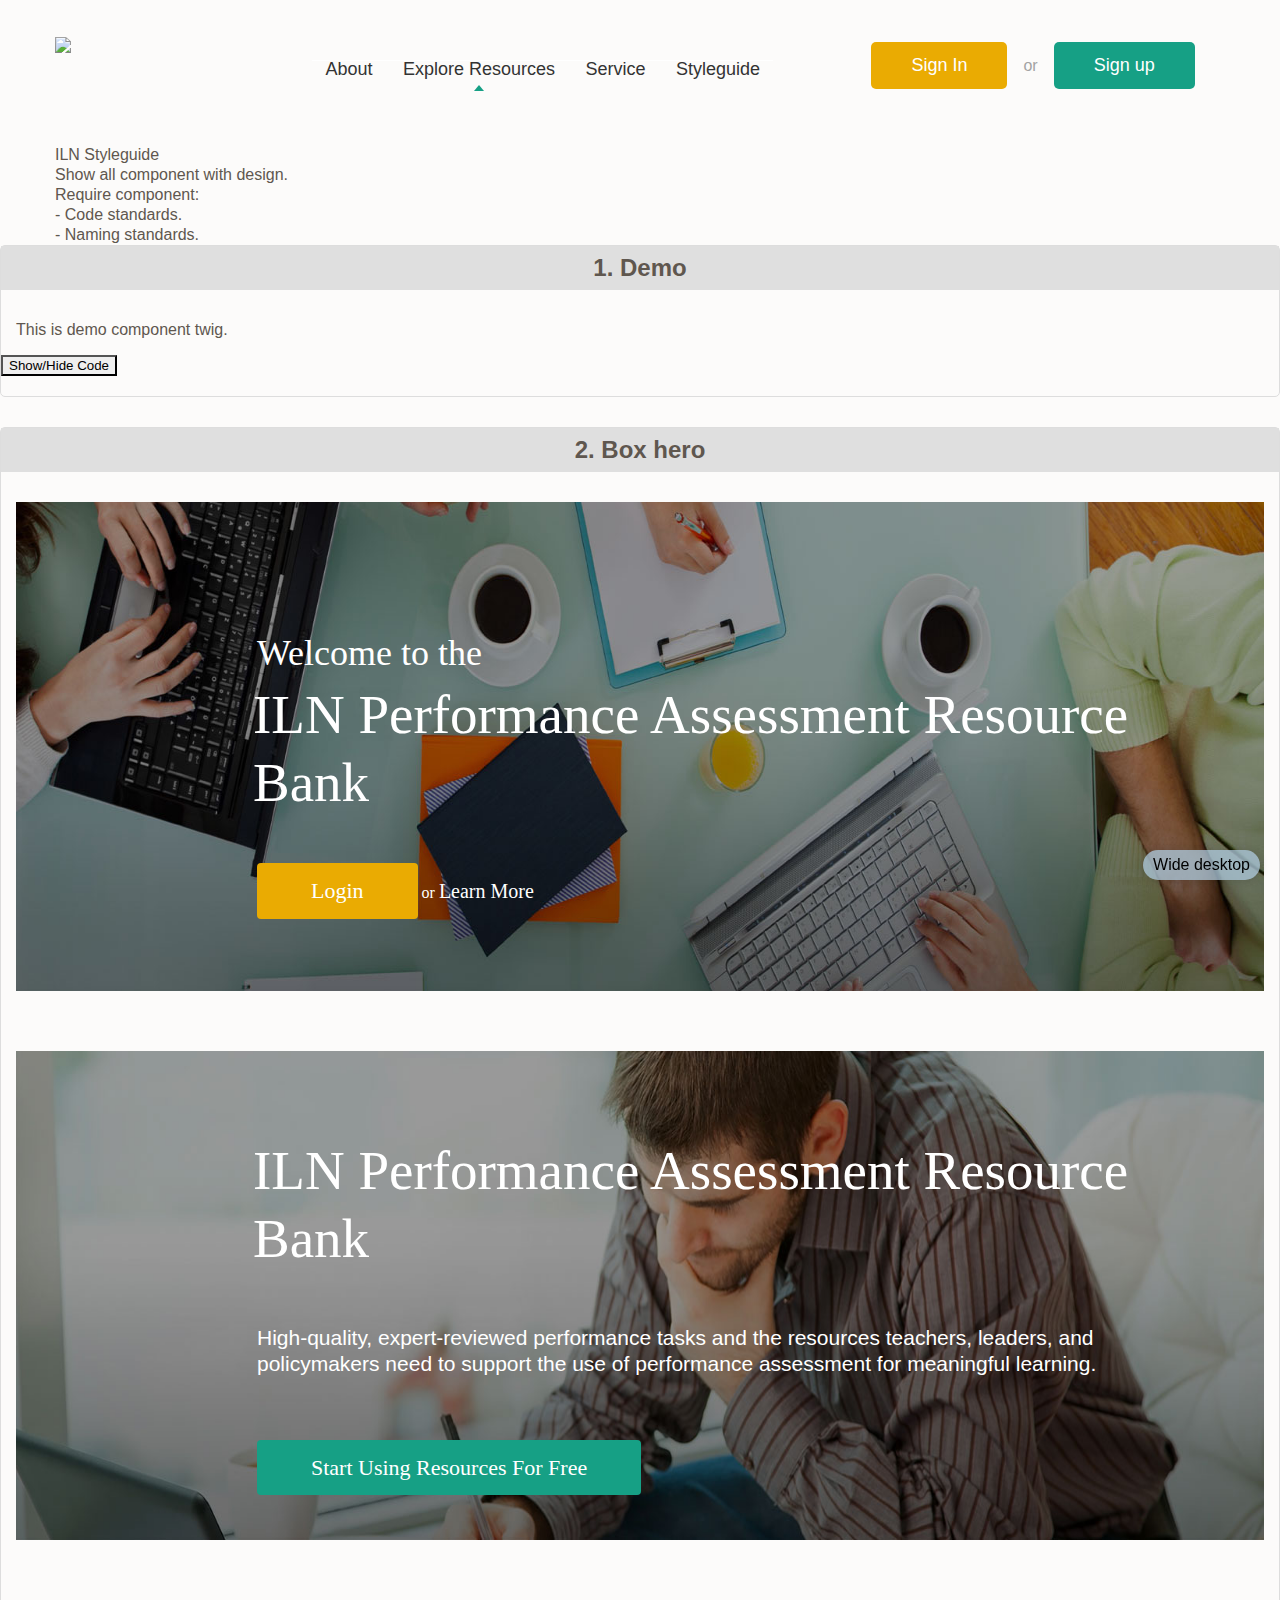
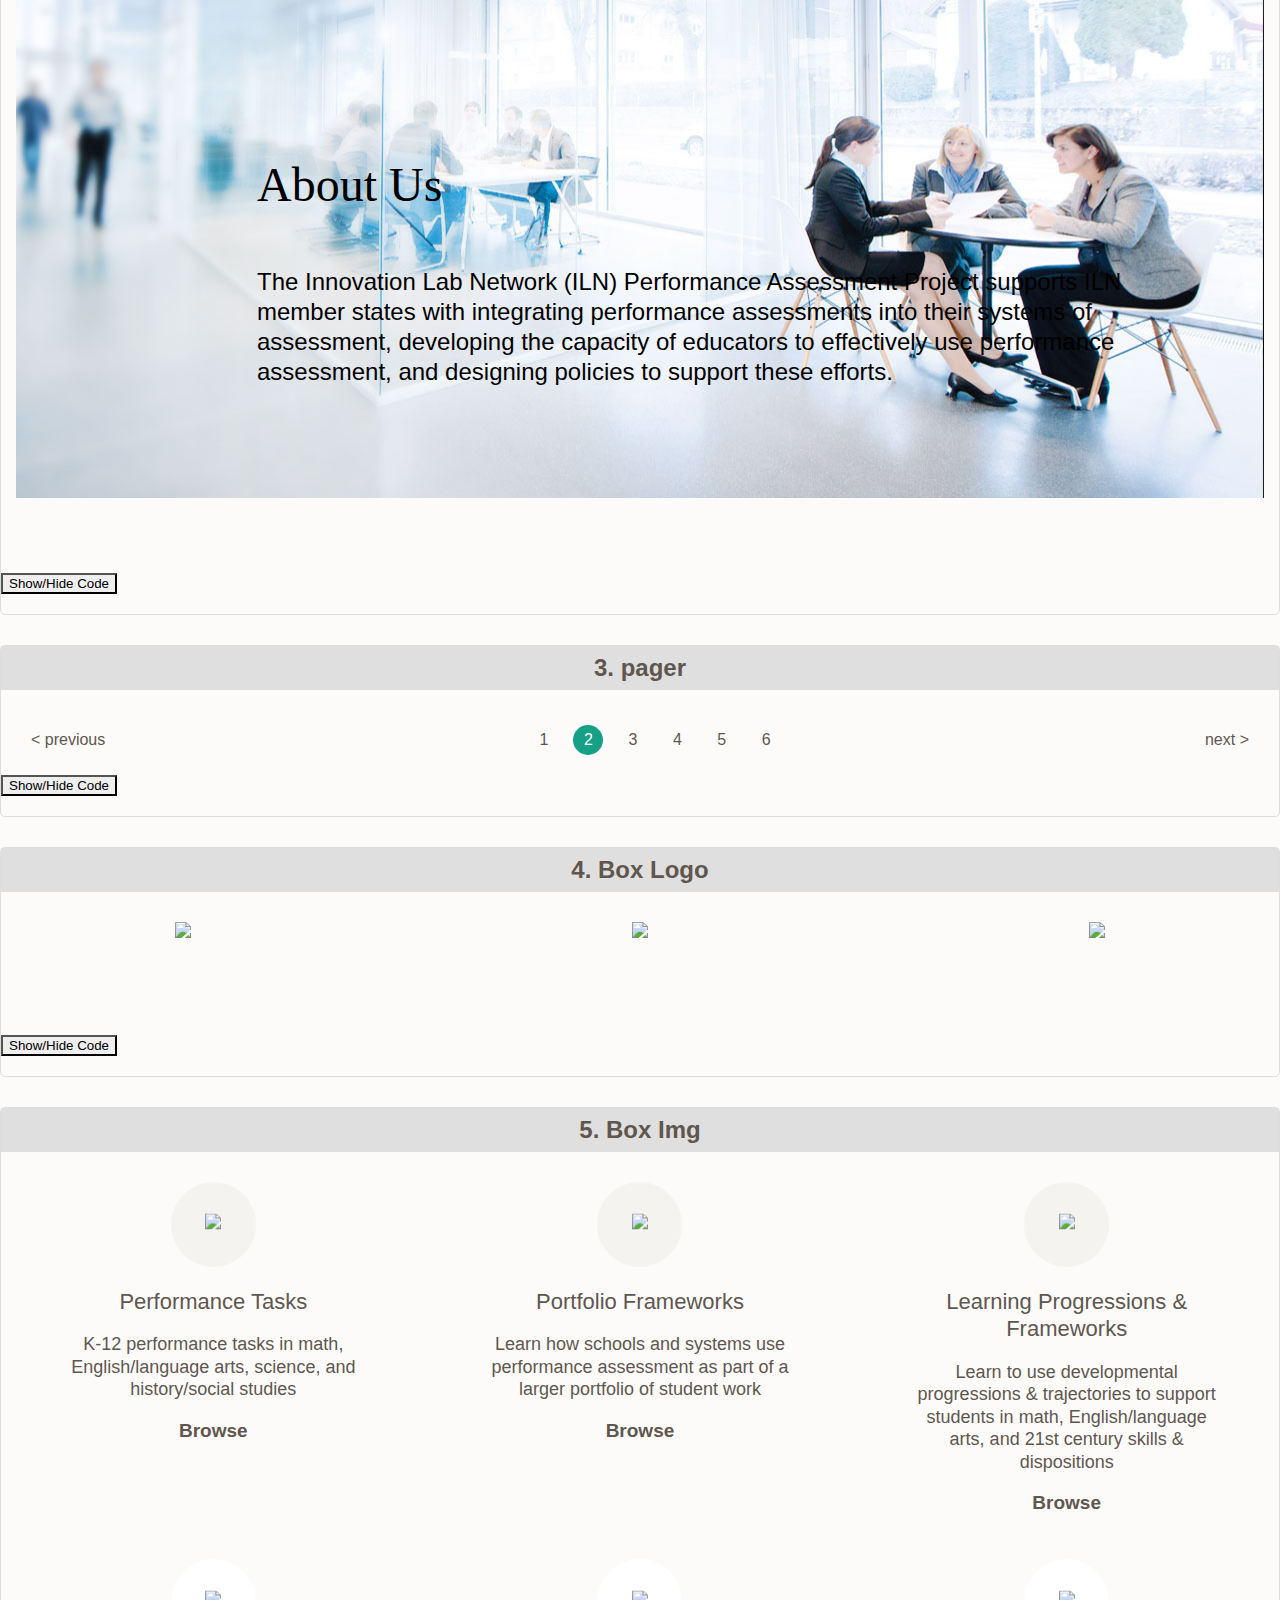
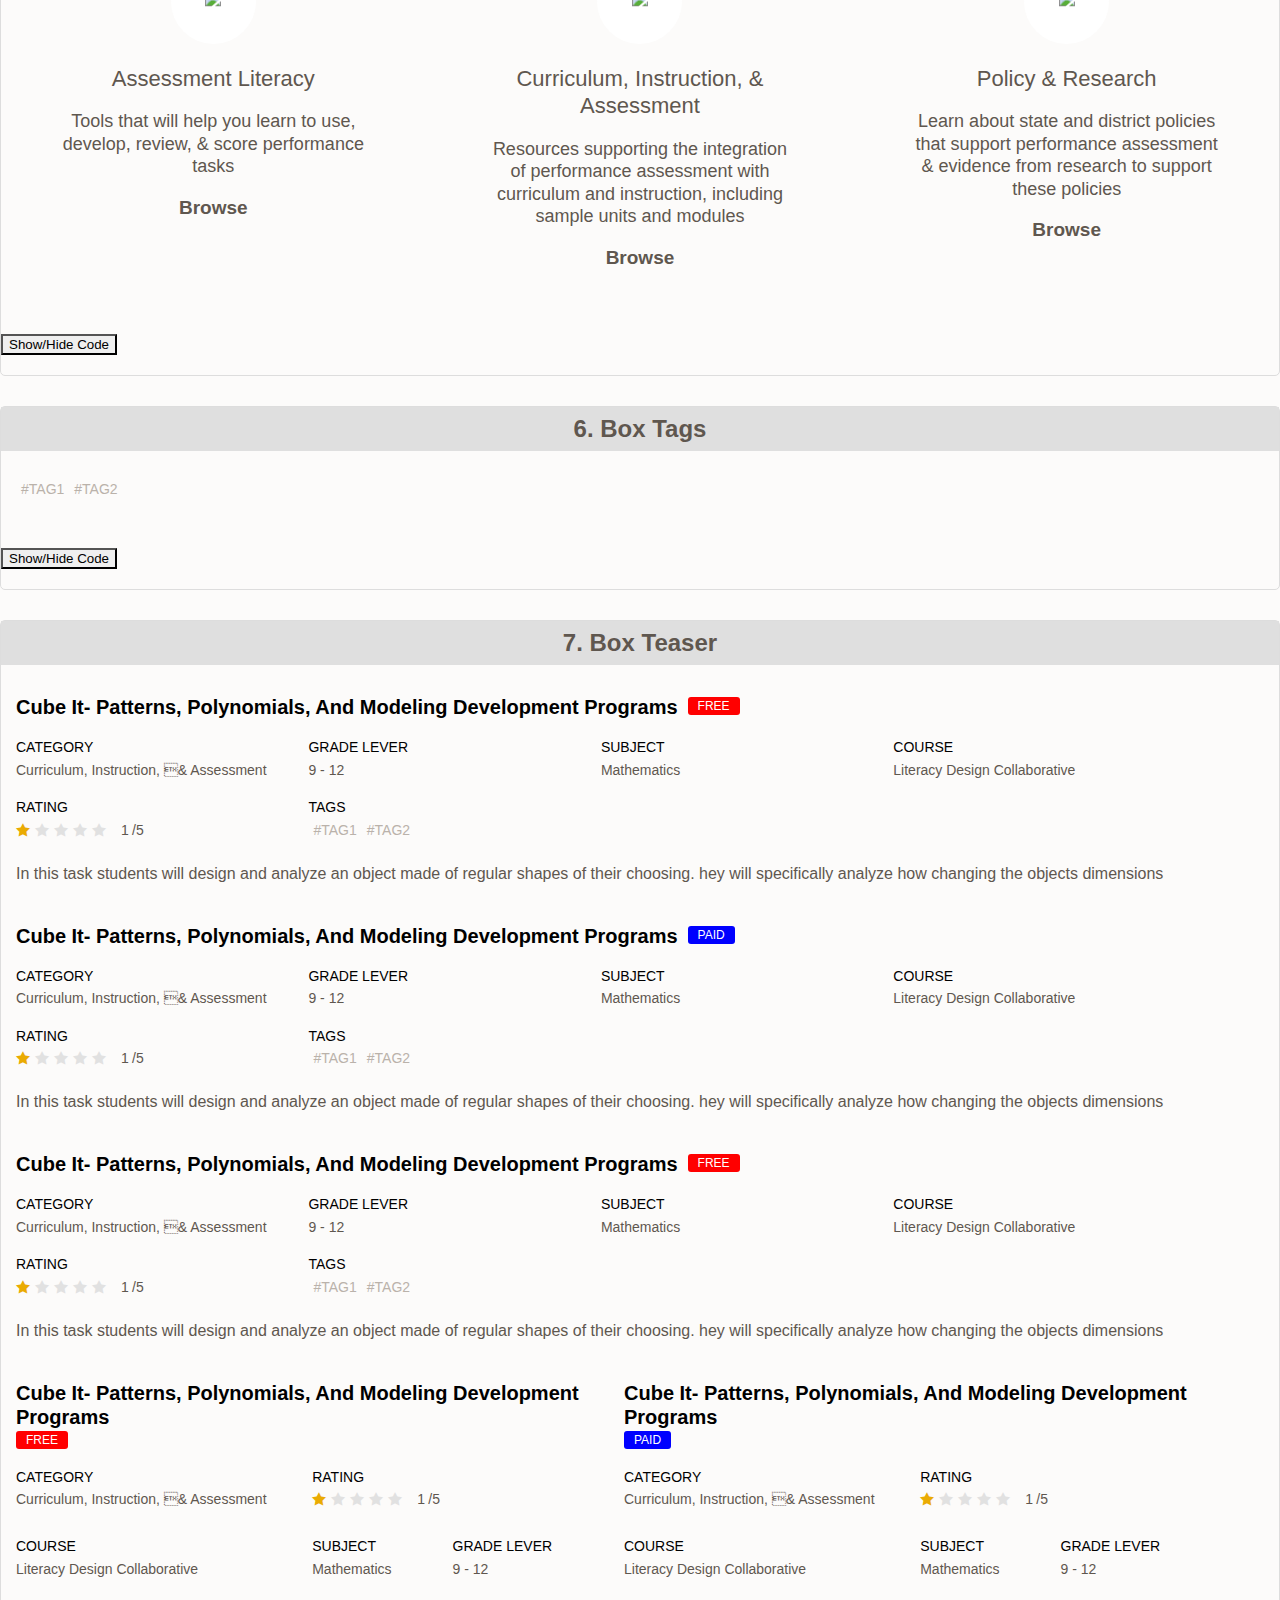
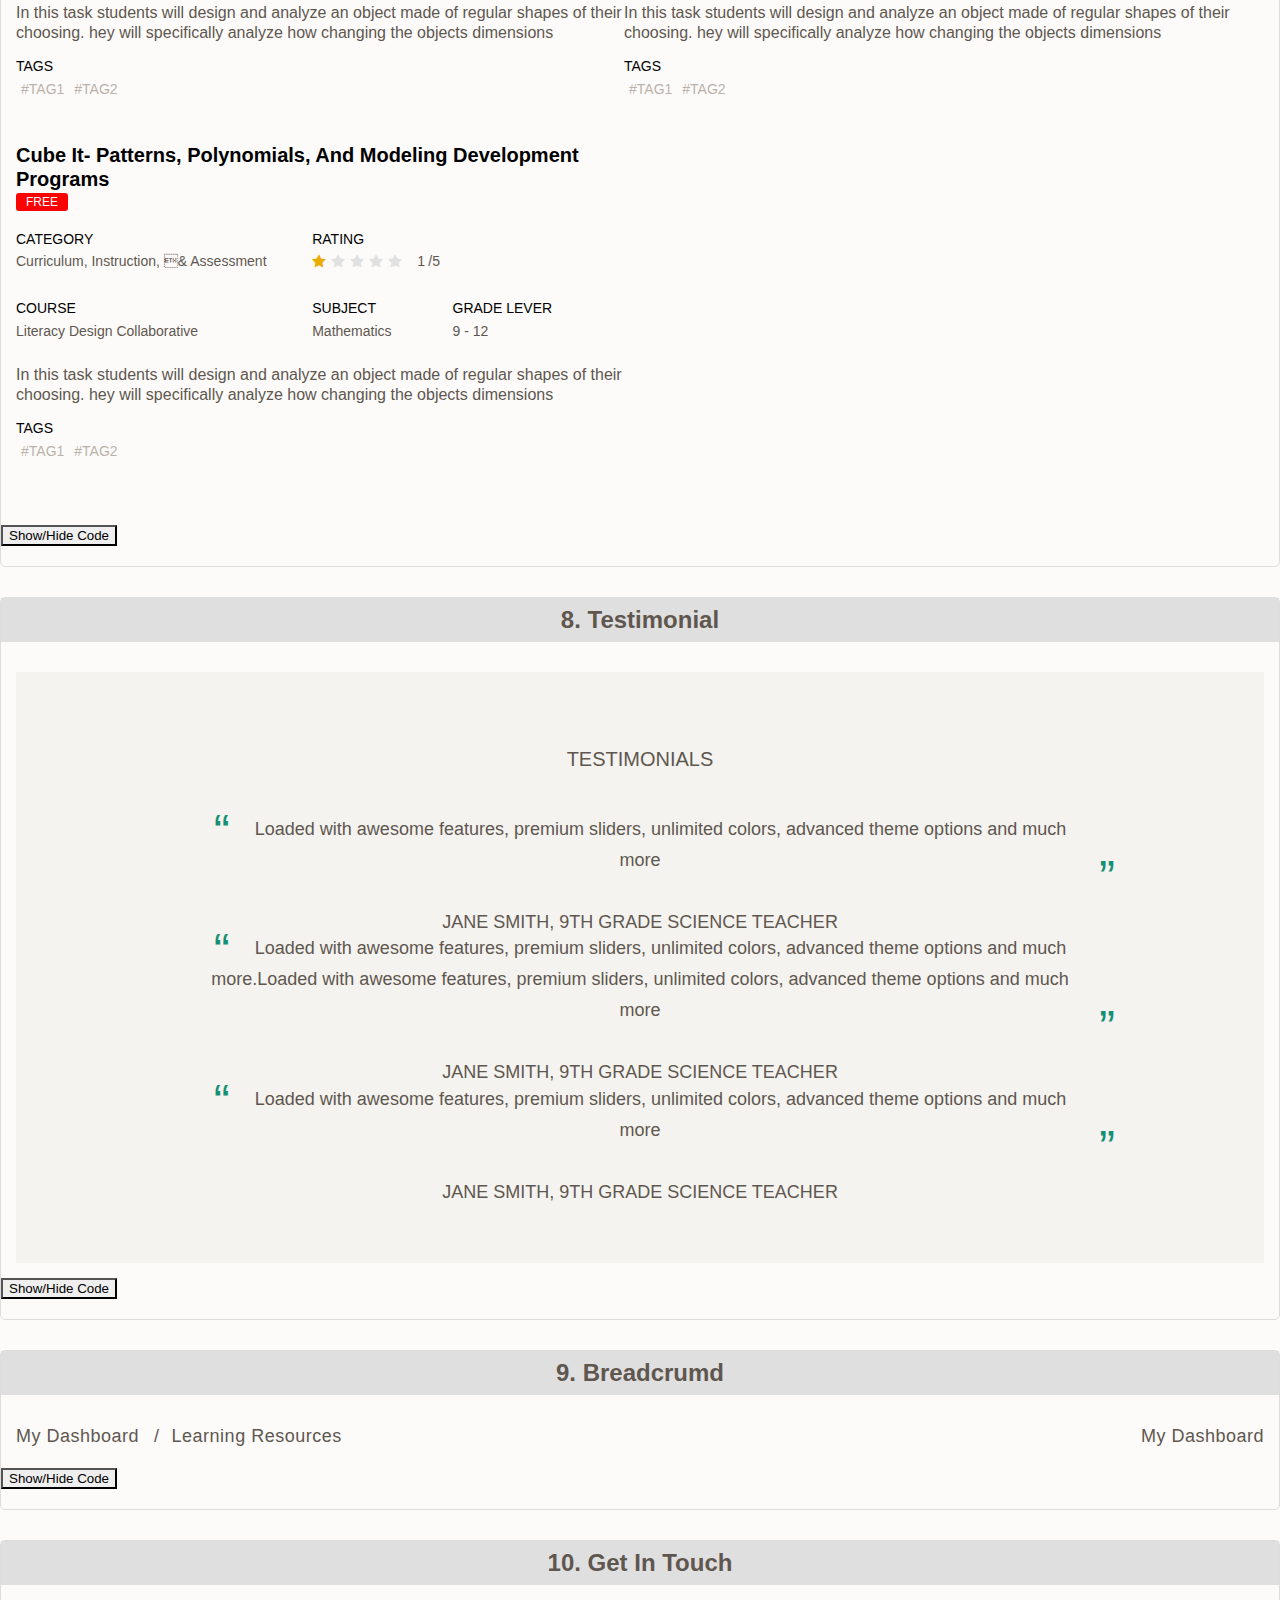
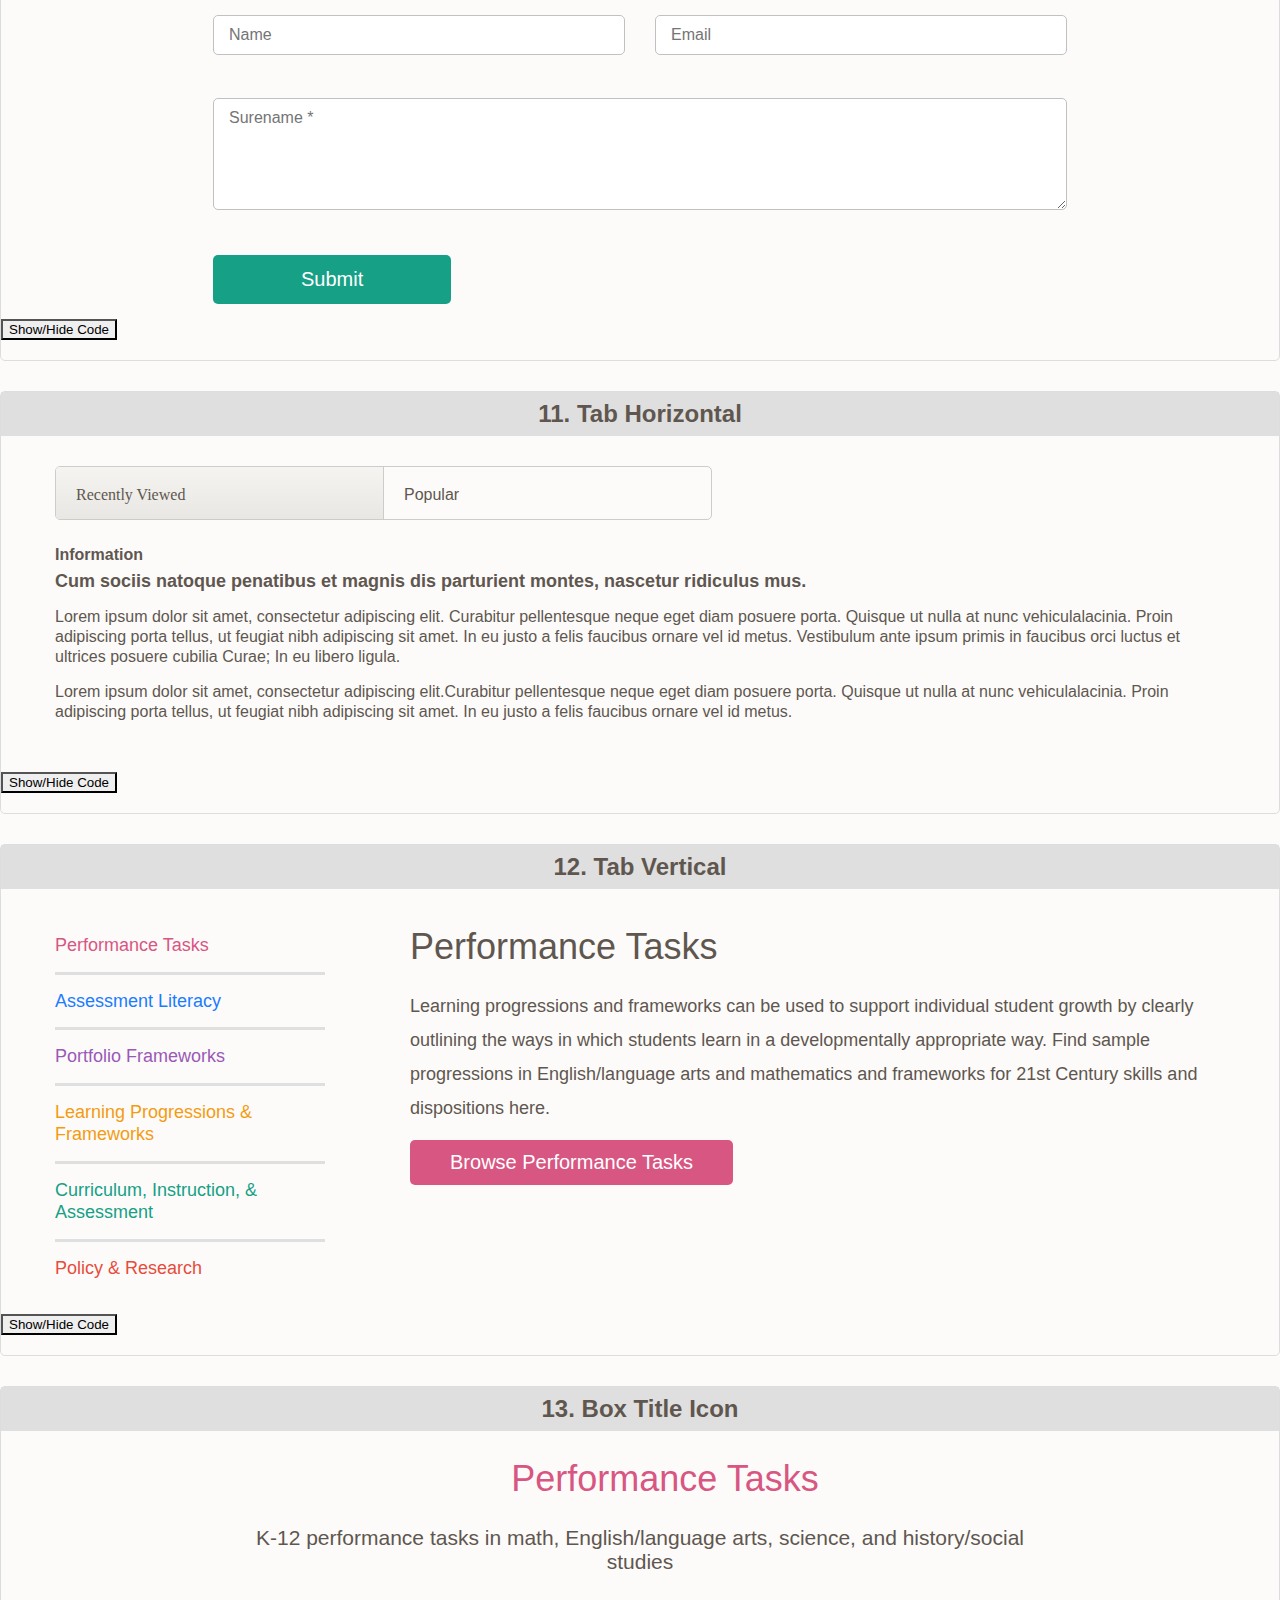
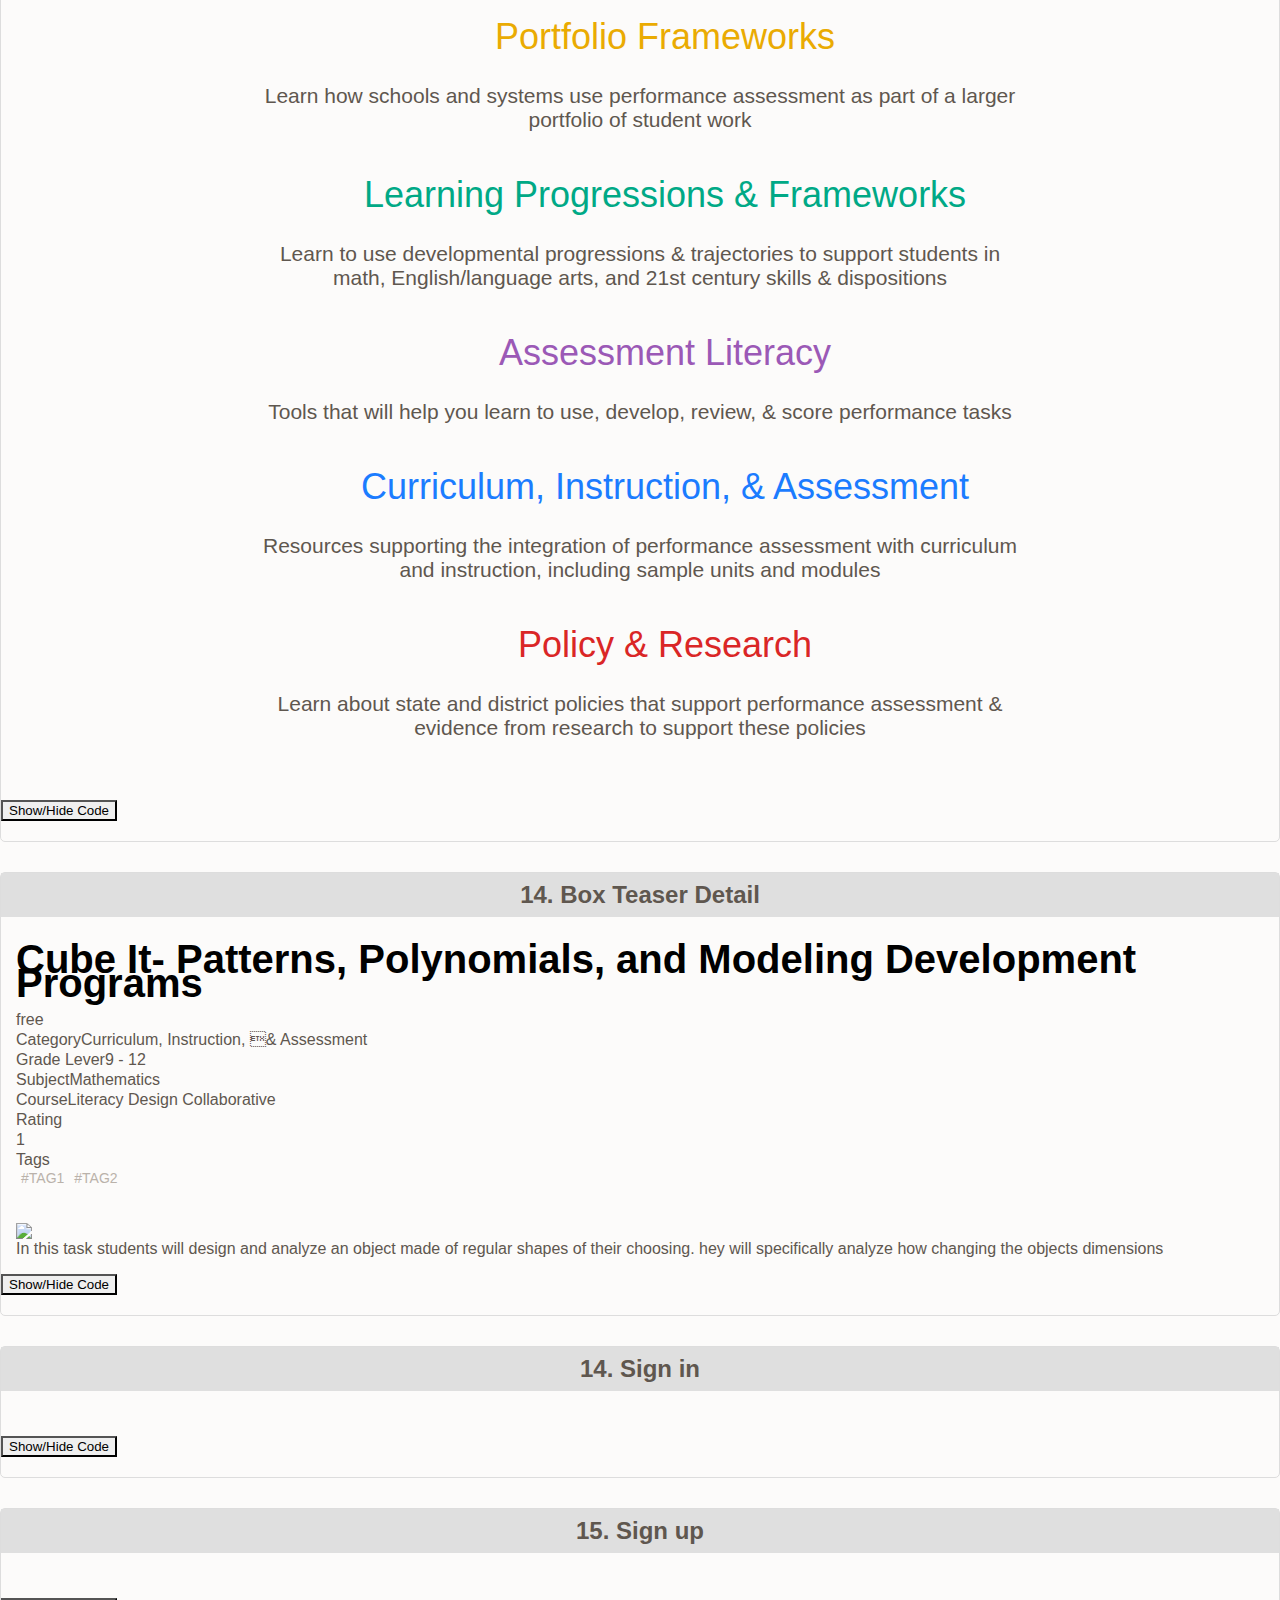
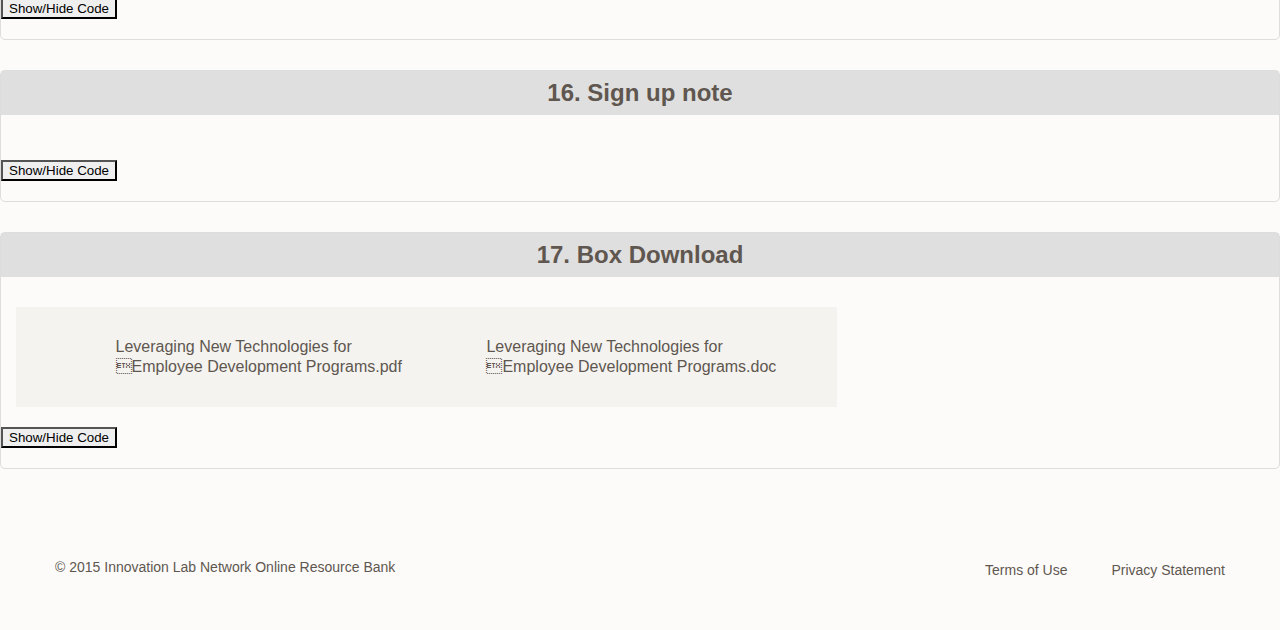
==== index.html @ 0f321b09 "update #18-pager" ====
<!DOCTYPE html>
<html>

<head>
  <meta charset="utf-8" />
  <meta http-equiv="X-UA-Compatible" content="IE=edge,chrome=1" />
  <meta name="description" content="A demo of how to use gulp-twig" />
  <meta name="author" content="Simon de Turck" />
  <meta name="viewport" content="width=device-width, initial-scale=1">
  <title>Styleguide</title>
  <link rel="stylesheet" type="text/css" href="css/shCore.css">
  <link rel="stylesheet" type="text/css" href="css/shThemeDefault.css">
  <link rel="stylesheet" type="text/css" href="css/hybridauth.css">
  <link rel="stylesheet" type="text/css" href="css/hybridauth_48.css">
  <link rel="stylesheet" type="text/css" href="bower_components/chosen/chosen.min.css">
  <link rel="stylesheet" type="text/css" href="css/styles.css">
  <link rel="stylesheet" href="js/owl-carousel/owl.carousel.css">
  <link rel="stylesheet" href="js/owl-carousel/owl.theme.css">

  <script type="text/javascript" src='http://code.jquery.com/jquery-1.11.3.min.js'></script>
  <script type="text/javascript" src="js/barrating.js"></script>
  <script type="text/javascript" src="js/shCore.js"></script>
  <script type="text/javascript" src="js/shBrushJScript.js"></script>
  <script type="text/javascript" src="js/shBrushPhp.js"></script>
  <script type="text/javascript" src="js/shBrushCss.js"></script>
  <script type="text/javascript" src="js/modal.js"></script>
  <script type="text/javascript" src="bower_components/chosen/chosen.jquery.min.js"></script>
  <script type="text/javascript" src="js/owl-carousel/owl.carousel.js"></script>
  <script type="text/javascript" src='js/script.js'></script>
</head>

<body class="node-type-section-page">
  <div class="page">
    <section>
      <div id="header">
        <div class="container">
          <div class="branding">
            <img alt="logo" src="http://stanfordilnhd4dalk5nb.devcloud.acquia-sites.com/sites/all/themes/custom/iln_theme/img/logo.svg">
          </div>

          <a href="#" class="toggleMenu">Menu</a>
          <div class="region-header">
            <div class="link-header">
              <a href="#" data-toggle="modal" data-target=".region-header .modal-content-sign-in">Sign In</a><span>or</span><a href="#" data-toggle="modal" data-target=".region-header .modal-content-sign-up">Sign up</a>
            </div>
            <div id="modalContent" class="modal-content-sign-in modal fade">
              <div class="ctools-modal-content modal-forms-modal-content">
                <div class="popups-container">
                  <div class="modal-header popups-title"> <span class="modal-title" id="modal-title">Member sign in</span>  <span class="popups-close close" data-dismiss="modal">Close</span>
                    <div class="clear-block"></div>
                  </div>
                  <div class="modal-scroll">
                    <div class="modal-content popups-body" id="modal-content">
                      <form accept-charset="UTF-8" id="user-login" method="post" action="" class="form-sign-in ctools-use-modal-processed">
                        <div>
                          <div class="form-item form-type-textfield form-item-name">
                            <label for="edit-name">E-mail <span title="This field is required." class="form-required">*</span>
                            </label>
                            <input type="text" class="form-text required" maxlength="60" size="25" value="" name="name" id="edit-name" placeholder="Email">
                            <div class="description">Enter your e-mail address.</div>
                          </div>
                          <div class="form-item form-type-password form-item-pass">
                            <label for="edit-pass">Password <span title="This field is required." class="form-required">*</span>
                            </label>
                            <input type="password" class="form-text required" maxlength="128" size="25" name="pass" id="edit-pass" placeholder="Password">
                            <div class="description">Enter the password that accompanies your e-mail.</div>
                          </div>
                          <a class="forgot-pw-link" href="/user/password">Forgot password?</a>
                          <div id="edit-actions" class="form-actions form-wrapper">
                            <input type="submit" class="form-submit" value="Sign in" name="op" id="edit-submit">
                          </div>
                          <div class="hybridauth-widget-wrapper">
                            <div class="item-list">
                              <h3>Or</h3>
                              <ul class="hybridauth-widget">
                                <li class="first last">
                                  <a data-hybridauth-height="500" data-hybridauth-width="800" data-ajax="false" data-hybridauth-url="/hybridauth/window/Facebook?destination=dashboard&amp;destination_error=home" data-hybridauth-provider="Facebook" rel="nofollow"
                                  class="hybridauth-widget-provider hybridauth-onclick-current hybridauth-onclick-processed hybridauth-last-provider hybridauth-provider-processed" title="Facebook" href="/hybridauth/window/Facebook?destination=dashboard&amp;destination_error=home"><span title="Facebook" class="hybridauth-icon facebook hybridauth-icon-hybridauth-48 hybridauth-facebook hybridauth-facebook-hybridauth-48"></span>
                                  </a>
                                </li>
                              </ul>
                            </div>
                          </div>
                        </div>
                      </form>
                    </div>
                  </div>
                </div>
              </div>
            </div>
            <div id="modalContent" class="modal-content-agree-sign-up modal fade">
              <div class="ctools-modal-content modal-forms-modal-content">
                <div class="popups-container">
                  <div class="modal-header popups-title"> <span class="modal-title" id="modal-title">User sign up</span>  <span class="popups-close close" data-dismiss="modal">Close</span>
                    <div class="clear-block"></div>
                  </div>
                  <div class="modal-scroll">
                    <div class="modal-content popups-body" id="modal-content">
                      <form accept-charset="UTF-8" id="user-register-form" method="post" action="" enctype="multipart/form-data" class="user-info-from-cookie form-sign-up ctools-use-modal-processed">
                        <div>
                          <div id="edit-field-user-name" class="field-type-text field-name-field-user-name field-widget-text-textfield form-wrapper">
                            <div id="field-user-name-add-more-wrapper">
                              <div class="form-item form-type-textfield form-item-field-user-name-und-0-value">
                                <label for="edit-field-user-name-und-0-value">Name <span title="This field is required." class="form-required">*</span>
                                </label>
                                <input type="text" maxlength="255" size="60" value="" name="" id="edit-field-user-name-und-0-value" placeholder="Name" class="text-full form-text required">
                              </div>
                            </div>
                          </div>
                          <div class="form-wrapper" id="edit-account">
                            <input type="hidden" value="email_registration_g4bubdwqAf" name="name" class="username">
                            <div class="form-item form-type-textfield form-item-mail">
                              <label for="edit-mail">E-mail <span title="This field is required." class="form-required">*</span>
                              </label>
                              <input type="text" class="form-text required" maxlength="254" size="30" value="" name="mail" id="edit-mail" placeholder="Email">
                              <div class="description">A valid e-mail address. All e-mails from the system will be sent to this address. The e-mail address is not made public and will only be used if you wish to receive a new password or wish to receive certain news or notifications
                                by e-mail.</div>
                            </div>
                          </div>
                          <div id="edit-field-state" class="field-type-list-text field-name-field-state field-widget-options-select form-wrapper">
                            <div class="form-item form-type-select form-item-field-state-und">
                              <label for="edit-field-state-und">State <span title="This field is required." class="form-required">*</span>
                              </label>
                              <select name="field_state[und]" id="edit-field-state-und" class="chosen-enable form-select required" placeholder="State">
                                <option value="_none">State</option>
                                <option value="AL">Alabama</option>
                                <option value="AK">Alaska</option>
                              </select>
                            </div>
                          </div>
                          <div id="edit-field-district-ref" class="field-type-taxonomy-term-reference field-name-field-district-ref field-widget-taxonomy-autocomplete form-wrapper">
                            <div class="form-item form-type-textfield form-item-field-district-ref-und" role="application">
                              <label for="edit-field-district-ref-und">District</label>
                              <input type="text" class="form-text form-autocomplete" maxlength="1024" size="60" value="" name="field_district_ref[und]" id="edit-field-district-ref-und" placeholder="District" autocomplete="OFF" aria-autocomplete="list">
                              <input type="hidden" class="autocomplete autocomplete-processed" disabled="disabled" value="http://stanfordilnhd4dalk5nb.devcloud.acquia-sites.com/?q=taxonomy/autocomplete/field_district_ref" id="edit-field-district-ref-und-autocomplete">
                              <span aria-live="assertive" class="element-invisible" id="edit-field-district-ref-und-autocomplete-aria-live"></span>
                            </div>
                          </div>
                          <div id="edit-field-role-ref" class="field-type-taxonomy-term-reference field-name-field-role-ref field-widget-options-buttons items-odd form-wrapper">
                            <div class="form-item form-type-checkboxes form-item-field-role-ref-und">
                              <label for="edit-field-role-ref-und">Role <span title="This field is required." class="form-required">*</span>
                              </label>
                              <div class="form-checkboxes" id="edit-field-role-ref-und">
                                <div class="form-item form-type-checkbox form-item-field-role-ref-und-129">
                                  <input type="checkbox" class="form-checkbox" value="129" name="field_role_ref[und][129]" id="edit-field-role-ref-und-129">
                                  <label for="edit-field-role-ref-und-129" class="option">District Leader</label>
                                </div>
                                <div class="form-item form-type-checkbox form-item-field-role-ref-und-127">
                                  <input type="checkbox" class="form-checkbox" value="127" name="field_role_ref[und][127]" id="edit-field-role-ref-und-127">
                                  <label for="edit-field-role-ref-und-127" class="option">Policymaker</label>
                                </div>
                                <div class="form-item form-type-checkbox form-item-field-role-ref-und-128">
                                  <input type="checkbox" class="form-checkbox" value="128" name="field_role_ref[und][128]" id="edit-field-role-ref-und-128">
                                  <label for="edit-field-role-ref-und-128" class="option">School Leader</label>

                                </div>
                                <div class="form-item form-type-checkbox form-item-field-role-ref-und-126">
                                  <input type="checkbox" class="form-checkbox" value="126" name="field_role_ref[und][126]" id="edit-field-role-ref-und-126">
                                  <label for="edit-field-role-ref-und-126" class="option">Teacher</label>

                                </div>
                                <div class="form-item form-type-checkbox form-item-field-role-ref-und-130">
                                  <input type="checkbox" class="form-checkbox" value="130" name="field_role_ref[und][130]" id="edit-field-role-ref-und-130">
                                  <label for="edit-field-role-ref-und-130" class="option">Other</label>

                                </div>
                              </div>
                            </div>
                          </div>
                          <div id="edit-field-other-role-ref" class="field-type-taxonomy-term-reference field-name-field-other-role-ref field-widget-taxonomy-autocomplete form-wrapper form-disabled" disabled="disabled">
                            <div class="form-item form-type-textfield form-item-field-other-role-ref-und" role="application">
                              <label for="edit-field-other-role-ref-und">Other role</label>
                              <input type="text" class="form-text form-autocomplete" maxlength="1024" size="60" value="" name="field_other_role_ref[und]" id="edit-field-other-role-ref-und" placeholder="Other" disabled="disabled" autocomplete="OFF" aria-autocomplete="list">
                              <input type="hidden" class="autocomplete autocomplete-processed" disabled="disabled" value="http://stanfordilnhd4dalk5nb.devcloud.acquia-sites.com/?q=taxonomy/autocomplete/field_other_role_ref" id="edit-field-other-role-ref-und-autocomplete">
                              <span aria-live="assertive" class="element-invisible" id="edit-field-other-role-ref-und-autocomplete-aria-live"></span>
                            </div>
                          </div>
                          <div class="form-item form-type-password-confirm form-item-pass">
                            <div class="form-item form-type-password form-item-pass-pass1 password-parent">
                              <div class="password-strength">
                                <div aria-live="assertive" class="password-strength-text"></div>
                                <div class="password-strength-title">Password strength:</div>
                                <div class="password-indicator">
                                  <div class="indicator"></div>
                                </div>
                              </div>
                              <label for="edit-pass-pass1">Password <span title="This field is required." class="form-required">*</span>
                              </label>
                              <input type="password" maxlength="128" size="25" name="pass[pass1]" id="edit-pass-pass1" placeholder="Password" class="password-field form-text required password-processed">
                            </div>
                            <div class="form-item form-type-password form-item-pass-pass2 confirm-parent">
                              <div class="password-confirm">Passwords match: <span></span>
                              </div>
                              <label for="edit-pass-pass2">Confirm password <span title="This field is required." class="form-required">*</span>
                              </label>
                              <input type="password" maxlength="128" size="25" name="pass[pass2]" id="edit-pass-pass2" placeholder="Password Repeat" class="password-confirm form-text required">
                            </div>
                            <div class="password-suggestions description" style="display: none;"></div>

                            <div class="description">Provide a password for the new account in both fields.</div>
                          </div>
                          <div id="edit-actions" class="form-actions form-wrapper">
                            <input type="submit" class="form-submit" value="Sign Up" name="op" id="edit-submit">
                            <div class="sign-up-confirm">By clicking Sign Up, you agree to our <a href="/terms-of-use">Terms &amp; Conditions</a> &amp; <a href="privacy-policy">Privacy Statement</a>
                            </div>
                          </div>
                          <div class="hybridauth-widget-wrapper">
                            <div class="item-list">
                              <h3>Or</h3>
                              <ul class="hybridauth-widget">
                                <li class="first last">
                                  <a data-hybridauth-height="500" data-hybridauth-width="800" data-ajax="false" data-hybridauth-url="/hybridauth/window/Facebook?destination=dashboard&amp;destination_error=home" data-hybridauth-provider="Facebook" rel="nofollow"
                                  class="hybridauth-widget-provider hybridauth-onclick-current hybridauth-onclick-processed hybridauth-last-provider hybridauth-provider-processed" title="Facebook" href="/hybridauth/window/Facebook?destination=dashboard&amp;destination_error=home"><span title="Facebook" class="hybridauth-icon facebook hybridauth-icon-hybridauth-48 hybridauth-facebook hybridauth-facebook-hybridauth-48"></span>
                                  </a>
                                </li>
                              </ul>
                            </div>
                          </div>
                        </div>
                      </form>
                    </div>
                  </div>
                </div>
              </div>
            </div>
            <div id="modalContent" class="modal-content-sign-up modal fade">
              <div class="ctools-modal-content modal-forms-modal-content">
                <div class="popups-container">
                  <div class="modal-header popups-title"> <span class="modal-title" id="modal-title">Privacy statement</span>  <span class="popups-close close" data-dismiss="modal">Close</span>
                    <div class="clear-block"></div>
                  </div>
                  <div class="modal-scroll">
                    <div class="modal-content popups-body" id="modal-content">
                      <div class="notes-sign-up">
                        <h4>Please read carefully</h4>
                        You agree to use the Sites in accordance with all applicable laws. Because Stanford is a nonprofit, tax-exempt organization, you agree that you will not use the Site for organized partisan political activities. You further agree that you will not e-mail
                        or post any of the following content anywhere on the Site, or on any other Stanford computing resources.
                        <a class="button button-agree-sign-up ctools-modal-modal-popup-medium ctools-use-modal ctools-use-modal-processed" href="/modal_forms/nojs/register?destination=dashboard" data-toggle="modal" data-target=".region-header .modal-content-agree-sign-up" data-dismiss="modal">I agree to sign up</a>
                        <a class="button-cancel-sign-up button" href="/" data-dismiss="modal">Cancel</a>
                      </div>
                    </div>
                  </div>
                </div>
              </div>
            </div>
            <div class="navigation">
              <ul class="main-menu">


                <li class=" "><a href="#"> About</a>
                </li>
                <li class="sub-item "><a href="#"> Explore Resources</a>
                  <ul class="sub-menu">
                    <li class=""><a href="#"> Performance Tasks</a>
                    </li>
                    <li class=""><a href="#"> Portfolio Frameworks</a>
                    </li>
                    <li class=""><a href="#"> Learning Progressions &amp; Frameworks</a>
                    </li>
                    <li class=""><a href="#"> Assessment Literacy</a>
                    </li>
                    <li class=""><a href="#"> Curriculum, Instruction, &amp; Assessment</a>
                    </li>
                    <li class=""><a href="#"> Policy &amp; Research</a>
                    </li>
                  </ul>
                </li>
                <li class=" "><a href="#"> Service</a>
                </li>
                <li class=" "><a href="styleguide.html"> Styleguide</a>
                </li>
              </ul>
            </div>
          </div>
        </div>
      </div>
    </section>
    <section id="main-content" class="sec sec-content">
      <div class="reg-inner-regions">
        <div class="container">
          ILN Styleguide
          <div>Show all component with design.</div>
          <div>Require component:</div>
          <ul>
            <li>- Code standards.</li>
            <li>- Naming standards.</li>
          </ul>
        </div>

        <div class="component--item" id="demo">
          <h2 class="component--title">1. Demo</h2>
          <div class="component--demo">
            <div>This is demo component twig.</div>
          </div>
          <button class="show-code">Show/Hide Code</button>
          <div class="component--source element-invisible">
            <div class="component--html">
              <h2 class="component--source--title">Markup</h2>
              <pre class="brush: php"><div>This is demo component twig.</div>
</pre>
            </div>
            <button class="hide-code">Hide Code</button>
          </div>
        </div>
        <div class="component--item" id="04-boxhero">
          <h2 class="component--title">2. Box hero</h2>
          <div class="component--demo">
            <div class="box-hero">
              <div class="box-hero__image">
                <img src="../../images/box-frontpage.jpg" alt="image box hero">
              </div>
              <div class="box-hero__group-content">
                <div class="box-hero__group-content__title">
                  Welcome to the
                </div>
                <div class="box-hero__group-content__description">
                  ILN Performance Assessment Resource Bank
                </div>
                <div class="box-hero__group-content__link">
                  <a class="btn-default" href="#">login</a> or <a class="learm-more" href="#">Learn More</a>
                </div>
              </div>
            </div>
            <div class="box-hero box-hero--wide">
              <div class="box-hero__image">
                <img src="../../images/box-hero--wide.jpg" alt="image box hero wide">
              </div>
              <div class="box-hero__group-content">
                <div class="box-hero__group-content__description">
                  ILN Performance Assessment Resource Bank
                </div>
                <div class="box-hero__group-content__content">
                  High-quality, expert-reviewed performance tasks and the resources teachers, leaders, and policymakers need to support the use of performance assessment for meaningful learning.
                </div>
                <div class="box-hero__group-content__link">
                  <a class="btn-default" href="#">Start Using Resources for Free</a>
                </div>
              </div>
            </div>
            <div class="box-hero box-hero--more box-hero--dark">
              <div class="box-hero__image">
                <img src="../../images/boxhero-about-page.jpg" alt="image box hero about">
              </div>
              <div class="box-hero__group-content">
                <div class="box-hero__group-content__title">
                  About Us
                </div>
                <div class="box-hero__group-content__content">
                  The Innovation Lab Network (ILN) Performance Assessment Project supports ILN member states with integrating performance assessments into their systems of assessment, developing the capacity of educators to effectively use performance assessment, and designing
                  policies to support these efforts.
                </div>
              </div>
            </div>



          </div>
          <button class="show-code">Show/Hide Code</button>
          <div class="component--source element-invisible">
            <div class="component--html">
              <h2 class="component--source--title">Markup</h2>
              <pre class="brush: php"><div class="box-hero">
  <div class="box-hero__image">
    <img src="../../images/box-frontpage.jpg" alt="image box hero">
  </div>
  <div class="box-hero__group-content">
    <div class="box-hero__group-content__title">
      Welcome to the
    </div>
    <div class="box-hero__group-content__description">
      ILN Performance Assessment Resource Bank
    </div>
    <div class="box-hero__group-content__link">
      <a class="btn-default" href="#">login</a> or <a class="learm-more" href="#">Learn More</a>
    </div>
  </div>
</div>
<div class="box-hero box-hero--wide">
  <div class="box-hero__image">
    <img src="../../images/box-hero--wide.jpg" alt="image box hero wide">
  </div>
  <div class="box-hero__group-content">
    <div class="box-hero__group-content__description">
      ILN Performance Assessment Resource Bank
    </div>
    <div class="box-hero__group-content__content">
      High-quality, expert-reviewed performance tasks and the resources teachers, leaders, and policymakers need to support the use of performance assessment for meaningful learning.
    </div>
    <div class="box-hero__group-content__link">
      <a class="btn-default" href="#">Start Using Resources for Free</a>
    </div>
  </div>
</div>
<div class="box-hero box-hero--more box-hero--dark">
  <div class="box-hero__image">
    <img src="../../images/boxhero-about-page.jpg" alt="image box hero about">
  </div>
  <div class="box-hero__group-content">
    <div class="box-hero__group-content__title">
      About Us
    </div>
    <div class="box-hero__group-content__content">
      The Innovation Lab Network (ILN) Performance Assessment Project supports ILN member states with integrating performance assessments into their systems of assessment, developing the capacity of educators to effectively use performance assessment, and designing
      policies to support these efforts.
    </div>
  </div>
</div>



</pre>
            </div>
            <button class="hide-code">Hide Code</button>
          </div>
        </div>
        <div class="component--item" id="pager">
          <h2 class="component--title">3. pager</h2>
          <div class="component--demo">
            <div class="item-list text-center">
              <ul class="pager pagination first">
                <li class="pager-item prev">
                  <a href="#" title="Go to previous page">
                    < previous</a>
                </li>
                <li class="pager-item"><a href="#">1</a>
                </li>
                <li class="pager-item active"><a href="#" title="Go to page 2">2</a>
                </li>
                <li class="pager-item"><a href="#" title="Go to page 3">3</a>
                </li>
                <li class="pager-item"><a href="#" title="Go to page 4">4</a>
                </li>
                <li class="pager-item"><a href="#" title="Go to page 5">5</a>
                </li>
                <li class="pager-item"><span>6</span>
                </li>
                <li class="next last"><a href="#" title="Go to next page">next ></a>
                </li>
              </ul>
            </div>
          </div>
          <button class="show-code">Show/Hide Code</button>
          <div class="component--source element-invisible">
            <div class="component--html">
              <h2 class="component--source--title">Markup</h2>
              <pre class="brush: php"><div class="item-list text-center">
  <ul class="pager pagination first">
    <li class="pager-item prev">
      <a href="#" title="Go to previous page">
        < previous</a>
    </li>
    <li class="pager-item"><a href="#">1</a>
    </li>
    <li class="pager-item active"><a href="#" title="Go to page 2">2</a>
    </li>
    <li class="pager-item"><a href="#" title="Go to page 3">3</a>
    </li>
    <li class="pager-item"><a href="#" title="Go to page 4">4</a>
    </li>
    <li class="pager-item"><a href="#" title="Go to page 5">5</a>
    </li>
    <li class="pager-item"><span>6</span>
    </li>
    <li class="next last"><a href="#" title="Go to next page">next ></a>
    </li>
  </ul>
</div>
</pre>
            </div>
            <button class="hide-code">Hide Code</button>
          </div>
        </div>
        <div class="component--item" id="box-logo">
          <h2 class="component--title">4. Box Logo</h2>
          <div class="component--demo">
            <div class="container">
              <div class="box-logo">
                <div class="box-logo__item">
                  <div class="box-logo__image">
                    <img src="http://stanfordilnhd4dalk5nb.devcloud.acquia-sites.com/sites/default/files/partnerlogos/box-logo1.png" typeof="foaf:Image">
                  </div>
                </div>
                <div class="box-logo__item">
                  <div class="box-logo__image">
                    <img src="http://stanfordilnhd4dalk5nb.devcloud.acquia-sites.com/sites/default/files/partnerlogos/box-logo2.png" typeof="foaf:Image">
                  </div>
                </div>
                <div class="box-logo__item">
                  <div class="box-logo__image">
                    <img src="http://stanfordilnhd4dalk5nb.devcloud.acquia-sites.com/sites/default/files/partnerlogos/box-logo3.png" typeof="foaf:Image">
                  </div>
                </div>
              </div>
            </div>
          </div>
          <button class="show-code">Show/Hide Code</button>
          <div class="component--source element-invisible">
            <div class="component--html">
              <h2 class="component--source--title">Markup</h2>
              <pre class="brush: php"><div class="container">
  <div class="box-logo">
    <div class="box-logo__item">
      <div class="box-logo__image">
        <img src="http://stanfordilnhd4dalk5nb.devcloud.acquia-sites.com/sites/default/files/partnerlogos/box-logo1.png" typeof="foaf:Image">
      </div>
    </div>
    <div class="box-logo__item">
      <div class="box-logo__image">
        <img src="http://stanfordilnhd4dalk5nb.devcloud.acquia-sites.com/sites/default/files/partnerlogos/box-logo2.png" typeof="foaf:Image">
      </div>
    </div>
    <div class="box-logo__item">
      <div class="box-logo__image">
        <img src="http://stanfordilnhd4dalk5nb.devcloud.acquia-sites.com/sites/default/files/partnerlogos/box-logo3.png" typeof="foaf:Image">
      </div>
    </div>
  </div>
</div>
</pre>
            </div>
            <button class="hide-code">Hide Code</button>
          </div>
        </div>
        <div class="component--item" id="box_img">
          <h2 class="component--title">5. Box Img</h2>
          <div class="component--demo">
            <div class="box-img ">
              <div class="box-img__image">
                <div class="field-img">
                  <img src="http://stanfordilnhd4dalk5nb.devcloud.acquia-sites.com/sites/all/themes/custom/iln_theme/img/performance-tasks.png" typeof="foaf:Image">
                </div>
              </div>
              <h3 class="box-img__title">Performance Tasks</h3> 
              <div class="box-img__content">K-12 performance tasks in math, English/language arts, science, and history/social studies</div> <a href="#" class="box-hero__link">Browse</a> 
            </div>
            <div class="box-img ">
              <div class="box-img__image">
                <div class="field-img">
                  <img src="http://stanfordilnhd4dalk5nb.devcloud.acquia-sites.com/sites/all/themes/custom/iln_theme/img/portfolio-frameworks.png" typeof="foaf:Image">
                </div>
              </div>
              <h3 class="box-img__title">Portfolio Frameworks</h3> 
              <div class="box-img__content">Learn how schools and systems use performance assessment as part of a larger portfolio of student work</div> <a href="#" class="box-hero__link">Browse</a> 
            </div>
            <div class="box-img ">
              <div class="box-img__image">
                <div class="field-img">
                  <img src="http://stanfordilnhd4dalk5nb.devcloud.acquia-sites.com/sites/all/themes/custom/iln_theme/img/learning-progressions.png" typeof="foaf:Image">
                </div>
              </div>
              <h3 class="box-img__title">Learning Progressions & Frameworks</h3> 
              <div class="box-img__content">Learn to use developmental progressions & trajectories to support students in math, English/language arts, and 21st century skills & dispositions</div> <a href="#" class="box-hero__link">Browse</a> 
            </div>
            <div class="box-img box-img--wide">
              <div class="box-img__image">
                <div class="field-img">
                  <img src="http://stanfordilnhd4dalk5nb.devcloud.acquia-sites.com/sites/all/themes/custom/iln_theme/img/assessment-literacy.png" typeof="foaf:Image">
                </div>
              </div>
              <h3 class="box-img__title">Assessment Literacy</h3> 
              <div class="box-img__content">Tools that will help you learn to use, develop, review, & score performance tasks</div> <a href="#" class="box-hero__link">Browse</a> 
            </div>
            <div class="box-img box-img--wide">
              <div class="box-img__image">
                <div class="field-img">
                  <img src="http://stanfordilnhd4dalk5nb.devcloud.acquia-sites.com/sites/all/themes/custom/iln_theme/img/curriculum-instruction-assessment.png" typeof="foaf:Image">
                </div>
              </div>
              <h3 class="box-img__title">Curriculum, Instruction, & Assessment</h3> 
              <div class="box-img__content">Resources supporting the integration of performance assessment with curriculum and instruction, including sample units and modules</div> <a href="#" class="box-hero__link">Browse</a> 
            </div>
            <div class="box-img box-img--wide">
              <div class="box-img__image">
                <div class="field-img">
                  <img src="http://stanfordilnhd4dalk5nb.devcloud.acquia-sites.com/sites/all/themes/custom/iln_theme/img/policy-resources.png" typeof="foaf:Image">
                </div>
              </div>
              <h3 class="box-img__title">Policy & Research</h3> 
              <div class="box-img__content">Learn about state and district policies that support performance assessment & evidence from research to support these policies</div> <a href="#" class="box-hero__link">Browse</a> 
            </div>
          </div>
          <button class="show-code">Show/Hide Code</button>
          <div class="component--source element-invisible">
            <div class="component--html">
              <h2 class="component--source--title">Markup</h2>
              <pre class="brush: php"><div class="box-img ">
  <div class="box-img__image">
    <div class="field-img">
      <img src="http://stanfordilnhd4dalk5nb.devcloud.acquia-sites.com/sites/all/themes/custom/iln_theme/img/performance-tasks.png" typeof="foaf:Image">
    </div>
  </div>
  <h3 class="box-img__title">Performance Tasks</h3> 
  <div class="box-img__content">K-12 performance tasks in math, English/language arts, science, and history/social studies</div> <a href="#" class="box-hero__link">Browse</a> 
</div>
<div class="box-img ">
  <div class="box-img__image">
    <div class="field-img">
      <img src="http://stanfordilnhd4dalk5nb.devcloud.acquia-sites.com/sites/all/themes/custom/iln_theme/img/portfolio-frameworks.png" typeof="foaf:Image">
    </div>
  </div>
  <h3 class="box-img__title">Portfolio Frameworks</h3> 
  <div class="box-img__content">Learn how schools and systems use performance assessment as part of a larger portfolio of student work</div> <a href="#" class="box-hero__link">Browse</a> 
</div>
<div class="box-img ">
  <div class="box-img__image">
    <div class="field-img">
      <img src="http://stanfordilnhd4dalk5nb.devcloud.acquia-sites.com/sites/all/themes/custom/iln_theme/img/learning-progressions.png" typeof="foaf:Image">
    </div>
  </div>
  <h3 class="box-img__title">Learning Progressions & Frameworks</h3> 
  <div class="box-img__content">Learn to use developmental progressions & trajectories to support students in math, English/language arts, and 21st century skills & dispositions</div> <a href="#" class="box-hero__link">Browse</a> 
</div>
<div class="box-img box-img--wide">
  <div class="box-img__image">
    <div class="field-img">
      <img src="http://stanfordilnhd4dalk5nb.devcloud.acquia-sites.com/sites/all/themes/custom/iln_theme/img/assessment-literacy.png" typeof="foaf:Image">
    </div>
  </div>
  <h3 class="box-img__title">Assessment Literacy</h3> 
  <div class="box-img__content">Tools that will help you learn to use, develop, review, & score performance tasks</div> <a href="#" class="box-hero__link">Browse</a> 
</div>
<div class="box-img box-img--wide">
  <div class="box-img__image">
    <div class="field-img">
      <img src="http://stanfordilnhd4dalk5nb.devcloud.acquia-sites.com/sites/all/themes/custom/iln_theme/img/curriculum-instruction-assessment.png" typeof="foaf:Image">
    </div>
  </div>
  <h3 class="box-img__title">Curriculum, Instruction, & Assessment</h3> 
  <div class="box-img__content">Resources supporting the integration of performance assessment with curriculum and instruction, including sample units and modules</div> <a href="#" class="box-hero__link">Browse</a> 
</div>
<div class="box-img box-img--wide">
  <div class="box-img__image">
    <div class="field-img">
      <img src="http://stanfordilnhd4dalk5nb.devcloud.acquia-sites.com/sites/all/themes/custom/iln_theme/img/policy-resources.png" typeof="foaf:Image">
    </div>
  </div>
  <h3 class="box-img__title">Policy & Research</h3> 
  <div class="box-img__content">Learn about state and district policies that support performance assessment & evidence from research to support these policies</div> <a href="#" class="box-hero__link">Browse</a> 
</div>
</pre>
            </div>
            <button class="hide-code">Hide Code</button>
          </div>
        </div>
        <div class="component--item" id="box-tags">
          <h2 class="component--title">6. Box Tags</h2>
          <div class="component--demo">
            <ul class="box-tag">
              <li class="box-tag_item">
                <a href="#">#tag1</a>
              </li>
              <li class="box-tag_item">
                <a href="#">#tag2</a>
              </li>
            </ul>

          </div>
          <button class="show-code">Show/Hide Code</button>
          <div class="component--source element-invisible">
            <div class="component--html">
              <h2 class="component--source--title">Markup</h2>
              <pre class="brush: php"><ul class="box-tag">
  <li class="box-tag_item">
    <a href="#">#tag1</a>
  </li>
  <li class="box-tag_item">
    <a href="#">#tag2</a>
  </li>
</ul>

</pre>
            </div>
            <button class="hide-code">Hide Code</button>
          </div>
        </div>
        <div class="component--item" id="box-teaser">
          <h2 class="component--title">7. Box Teaser</h2>
          <div class="component--demo">
            <div class="box-teaser box-teaser--full">
              <div class="box-teaser__grid">
                <div class="box-teaser__item">
                  <div class="box-teaser__line-task">
                    <h2 class="box-teaser__title">Cube It- Patterns, Polynomials, and Modeling Development Programs</h2>
                    <span class="box-teaser__status">free</span>
                  </div>
                  <div class="box-teaser__line-task">
                    <div class="box-teaser__category box-teaser__line-item">
                      <label class="box-teaser__label">Category</label>Curriculum, Instruction, & Assessment</div>
                    <div class="box-teaser__grade-lever box-teaser__line-item">
                      <label class="box-teaser__label">Grade Lever</label>9 - 12</div>
                    <div class="box-teaser__subject box-teaser__line-item">
                      <label class="box-teaser__label">Subject</label>Mathematics</div>
                    <div class="box-teaser__course box-teaser__line-item">
                      <label class="box-teaser__label">Course</label>Literacy Design Collaborative</div>
                  </div>
                  <div class="box-teaser__line-task">
                    <div class="box-teaser__rating box-teaser__line-item">
                      <label class="box-teaser__label">Rating</label>
                      <select class="box-teaser__rating-select">
                        <option value="1">1</option>
                        <option value="2">2</option>
                        <option value="3">3</option>
                        <option value="4">4</option>
                        <option value="5">5</option>
                      </select>
                    </div>
                    <div class="box-teaser__tags box-teaser__line-item">
                      <label class="box-teaser__label">Tags</label>
                      <ul class="box-tag">
                        <li class="box-tag_item">
                          <a href="#">#tag1</a>
                        </li>
                        <li class="box-tag_item">
                          <a href="#">#tag2</a>
                        </li>
                      </ul>

                    </div>
                  </div>
                  <div class="box-teaser__content">In this task students will design and analyze an object made of regular shapes of their choosing. hey will specifically analyze how changing the objects dimensions</div>
                </div>
                <div class="box-teaser__item">
                  <div class="box-teaser__line-task">
                    <h2 class="box-teaser__title">Cube It- Patterns, Polynomials, and Modeling Development Programs</h2>
                    <span class="box-teaser__status">paid</span>
                  </div>
                  <div class="box-teaser__line-task">
                    <div class="box-teaser__category box-teaser__line-item">
                      <label class="box-teaser__label">Category</label>Curriculum, Instruction, & Assessment</div>
                    <div class="box-teaser__grade-lever box-teaser__line-item">
                      <label class="box-teaser__label">Grade Lever</label>9 - 12</div>
                    <div class="box-teaser__subject box-teaser__line-item">
                      <label class="box-teaser__label">Subject</label>Mathematics</div>
                    <div class="box-teaser__course box-teaser__line-item">
                      <label class="box-teaser__label">Course</label>Literacy Design Collaborative</div>
                  </div>
                  <div class="box-teaser__line-task">
                    <div class="box-teaser__rating box-teaser__line-item">
                      <label class="box-teaser__label">Rating</label>
                      <select class="box-teaser__rating-select">
                        <option value="1">1</option>
                        <option value="2">2</option>
                        <option value="3">3</option>
                        <option value="4">4</option>
                        <option value="5">5</option>
                      </select>
                    </div>
                    <div class="box-teaser__tags box-teaser__line-item">
                      <label class="box-teaser__label">Tags</label>
                      <ul class="box-tag">
                        <li class="box-tag_item">
                          <a href="#">#tag1</a>
                        </li>
                        <li class="box-tag_item">
                          <a href="#">#tag2</a>
                        </li>
                      </ul>

                    </div>
                  </div>
                  <div class="box-teaser__content">In this task students will design and analyze an object made of regular shapes of their choosing. hey will specifically analyze how changing the objects dimensions</div>
                </div>
                <div class="box-teaser__item">
                  <div class="box-teaser__line-task">
                    <h2 class="box-teaser__title">Cube It- Patterns, Polynomials, and Modeling Development Programs</h2>
                    <span class="box-teaser__status">free</span>
                  </div>
                  <div class="box-teaser__line-task">
                    <div class="box-teaser__category box-teaser__line-item">
                      <label class="box-teaser__label">Category</label>Curriculum, Instruction, & Assessment</div>
                    <div class="box-teaser__grade-lever box-teaser__line-item">
                      <label class="box-teaser__label">Grade Lever</label>9 - 12</div>
                    <div class="box-teaser__subject box-teaser__line-item">
                      <label class="box-teaser__label">Subject</label>Mathematics</div>
                    <div class="box-teaser__course box-teaser__line-item">
                      <label class="box-teaser__label">Course</label>Literacy Design Collaborative</div>
                  </div>
                  <div class="box-teaser__line-task">
                    <div class="box-teaser__rating box-teaser__line-item">
                      <label class="box-teaser__label">Rating</label>
                      <select class="box-teaser__rating-select">
                        <option value="1">1</option>
                        <option value="2">2</option>
                        <option value="3">3</option>
                        <option value="4">4</option>
                        <option value="5">5</option>
                      </select>
                    </div>
                    <div class="box-teaser__tags box-teaser__line-item">
                      <label class="box-teaser__label">Tags</label>
                      <ul class="box-tag">
                        <li class="box-tag_item">
                          <a href="#">#tag1</a>
                        </li>
                        <li class="box-tag_item">
                          <a href="#">#tag2</a>
                        </li>
                      </ul>

                    </div>
                  </div>
                  <div class="box-teaser__content">In this task students will design and analyze an object made of regular shapes of their choosing. hey will specifically analyze how changing the objects dimensions</div>
                </div>
              </div>
            </div>


            <div class="box-teaser box-teaser--twocol">
              <div class="box-teaser__grid">
                <div class="box-teaser__item">
                  <div class="box-teaser__line-task">
                    <h2 class="box-teaser__title">Cube It- Patterns, Polynomials, and Modeling Development Programs</h2>
                    <span class="box-teaser__status">free</span>
                  </div>
                  <div class="box-teaser__line-task">
                    <div class="box-teaser__category box-teaser__line-item">
                      <label class="box-teaser__label">Category</label>Curriculum, Instruction, & Assessment</div>
                    <div class="box-teaser__rating box-teaser__line-item">
                      <label class="box-teaser__label">Rating</label>
                      <select class="box-teaser__rating-select">
                        <option value="1">1</option>
                        <option value="2">2</option>
                        <option value="3">3</option>
                        <option value="4">4</option>
                        <option value="5">5</option>
                      </select>
                    </div>
                  </div>
                  <div class="box-teaser__line-task">
                    <div class="box-teaser__course box-teaser__line-item">
                      <label class="box-teaser__label">Course</label>Literacy Design Collaborative</div>
                    <div class="box-teaser__subject box-teaser__line-item">
                      <label class="box-teaser__label">Subject</label>Mathematics</div>
                    <div class="box-teaser__grade-lever box-teaser__line-item">
                      <label class="box-teaser__label">Grade Lever</label>9 - 12</div>
                  </div>
                  <div class="box-teaser__content">In this task students will design and analyze an object made of regular shapes of their choosing. hey will specifically analyze how changing the objects dimensions</div>
                  <div class="box-teaser__tags box-teaser__line-item">
                    <label class="box-teaser__label">Tags</label>
                    <ul class="box-tag">
                      <li class="box-tag_item">
                        <a href="#">#tag1</a>
                      </li>
                      <li class="box-tag_item">
                        <a href="#">#tag2</a>
                      </li>
                    </ul>

                  </div>
                </div>
                <div class="box-teaser__item">
                  <div class="box-teaser__line-task">
                    <h2 class="box-teaser__title">Cube It- Patterns, Polynomials, and Modeling Development Programs</h2>
                    <span class="box-teaser__status">paid</span>
                  </div>
                  <div class="box-teaser__line-task">
                    <div class="box-teaser__category box-teaser__line-item">
                      <label class="box-teaser__label">Category</label>Curriculum, Instruction, & Assessment</div>
                    <div class="box-teaser__rating box-teaser__line-item">
                      <label class="box-teaser__label">Rating</label>
                      <select class="box-teaser__rating-select">
                        <option value="1">1</option>
                        <option value="2">2</option>
                        <option value="3">3</option>
                        <option value="4">4</option>
                        <option value="5">5</option>
                      </select>
                    </div>
                  </div>
                  <div class="box-teaser__line-task">
                    <div class="box-teaser__course box-teaser__line-item">
                      <label class="box-teaser__label">Course</label>Literacy Design Collaborative</div>
                    <div class="box-teaser__subject box-teaser__line-item">
                      <label class="box-teaser__label">Subject</label>Mathematics</div>
                    <div class="box-teaser__grade-lever box-teaser__line-item">
                      <label class="box-teaser__label">Grade Lever</label>9 - 12</div>
                  </div>
                  <div class="box-teaser__content">In this task students will design and analyze an object made of regular shapes of their choosing. hey will specifically analyze how changing the objects dimensions</div>
                  <div class="box-teaser__tags box-teaser__line-item">
                    <label class="box-teaser__label">Tags</label>
                    <ul class="box-tag">
                      <li class="box-tag_item">
                        <a href="#">#tag1</a>
                      </li>
                      <li class="box-tag_item">
                        <a href="#">#tag2</a>
                      </li>
                    </ul>

                  </div>
                </div>
                <div class="box-teaser__item">
                  <div class="box-teaser__line-task">
                    <h2 class="box-teaser__title">Cube It- Patterns, Polynomials, and Modeling Development Programs</h2>
                    <span class="box-teaser__status">free</span>
                  </div>
                  <div class="box-teaser__line-task">
                    <div class="box-teaser__category box-teaser__line-item">
                      <label class="box-teaser__label">Category</label>Curriculum, Instruction, & Assessment</div>
                    <div class="box-teaser__rating box-teaser__line-item">
                      <label class="box-teaser__label">Rating</label>
                      <select class="box-teaser__rating-select">
                        <option value="1">1</option>
                        <option value="2">2</option>
                        <option value="3">3</option>
                        <option value="4">4</option>
                        <option value="5">5</option>
                      </select>
                    </div>
                  </div>
                  <div class="box-teaser__line-task">
                    <div class="box-teaser__course box-teaser__line-item">
                      <label class="box-teaser__label">Course</label>Literacy Design Collaborative</div>
                    <div class="box-teaser__subject box-teaser__line-item">
                      <label class="box-teaser__label">Subject</label>Mathematics</div>
                    <div class="box-teaser__grade-lever box-teaser__line-item">
                      <label class="box-teaser__label">Grade Lever</label>9 - 12</div>
                  </div>
                  <div class="box-teaser__content">In this task students will design and analyze an object made of regular shapes of their choosing. hey will specifically analyze how changing the objects dimensions</div>
                  <div class="box-teaser__tags box-teaser__line-item">
                    <label class="box-teaser__label">Tags</label>
                    <ul class="box-tag">
                      <li class="box-tag_item">
                        <a href="#">#tag1</a>
                      </li>
                      <li class="box-tag_item">
                        <a href="#">#tag2</a>
                      </li>
                    </ul>

                  </div>
                </div>
              </div>
            </div>


          </div>
          <button class="show-code">Show/Hide Code</button>
          <div class="component--source element-invisible">
            <div class="component--html">
              <h2 class="component--source--title">Markup</h2>
              <pre class="brush: php"><div class="box-teaser box-teaser--full">
  <div class="box-teaser__grid">
    <div class="box-teaser__item">
      <div class="box-teaser__line-task">
        <h2 class="box-teaser__title">Cube It- Patterns, Polynomials, and Modeling Development Programs</h2>
        <span class="box-teaser__status">free</span>
      </div>
      <div class="box-teaser__line-task">
        <div class="box-teaser__category box-teaser__line-item">
          <label class="box-teaser__label">Category</label>Curriculum, Instruction, & Assessment</div>
        <div class="box-teaser__grade-lever box-teaser__line-item">
          <label class="box-teaser__label">Grade Lever</label>9 - 12</div>
        <div class="box-teaser__subject box-teaser__line-item">
          <label class="box-teaser__label">Subject</label>Mathematics</div>
        <div class="box-teaser__course box-teaser__line-item">
          <label class="box-teaser__label">Course</label>Literacy Design Collaborative</div>
      </div>
      <div class="box-teaser__line-task">
        <div class="box-teaser__rating box-teaser__line-item">
          <label class="box-teaser__label">Rating</label>
          <select class="box-teaser__rating-select">
            <option value="1">1</option>
            <option value="2">2</option>
            <option value="3">3</option>
            <option value="4">4</option>
            <option value="5">5</option>
          </select>
        </div>
        <div class="box-teaser__tags box-teaser__line-item">
          <label class="box-teaser__label">Tags</label>
          <ul class="box-tag">
            <li class="box-tag_item">
              <a href="#">#tag1</a>
            </li>
            <li class="box-tag_item">
              <a href="#">#tag2</a>
            </li>
          </ul>

        </div>
      </div>
      <div class="box-teaser__content">In this task students will design and analyze an object made of regular shapes of their choosing. hey will specifically analyze how changing the objects dimensions</div>
    </div>
    <div class="box-teaser__item">
      <div class="box-teaser__line-task">
        <h2 class="box-teaser__title">Cube It- Patterns, Polynomials, and Modeling Development Programs</h2>
        <span class="box-teaser__status">paid</span>
      </div>
      <div class="box-teaser__line-task">
        <div class="box-teaser__category box-teaser__line-item">
          <label class="box-teaser__label">Category</label>Curriculum, Instruction, & Assessment</div>
        <div class="box-teaser__grade-lever box-teaser__line-item">
          <label class="box-teaser__label">Grade Lever</label>9 - 12</div>
        <div class="box-teaser__subject box-teaser__line-item">
          <label class="box-teaser__label">Subject</label>Mathematics</div>
        <div class="box-teaser__course box-teaser__line-item">
          <label class="box-teaser__label">Course</label>Literacy Design Collaborative</div>
      </div>
      <div class="box-teaser__line-task">
        <div class="box-teaser__rating box-teaser__line-item">
          <label class="box-teaser__label">Rating</label>
          <select class="box-teaser__rating-select">
            <option value="1">1</option>
            <option value="2">2</option>
            <option value="3">3</option>
            <option value="4">4</option>
            <option value="5">5</option>
          </select>
        </div>
        <div class="box-teaser__tags box-teaser__line-item">
          <label class="box-teaser__label">Tags</label>
          <ul class="box-tag">
            <li class="box-tag_item">
              <a href="#">#tag1</a>
            </li>
            <li class="box-tag_item">
              <a href="#">#tag2</a>
            </li>
          </ul>

        </div>
      </div>
      <div class="box-teaser__content">In this task students will design and analyze an object made of regular shapes of their choosing. hey will specifically analyze how changing the objects dimensions</div>
    </div>
    <div class="box-teaser__item">
      <div class="box-teaser__line-task">
        <h2 class="box-teaser__title">Cube It- Patterns, Polynomials, and Modeling Development Programs</h2>
        <span class="box-teaser__status">free</span>
      </div>
      <div class="box-teaser__line-task">
        <div class="box-teaser__category box-teaser__line-item">
          <label class="box-teaser__label">Category</label>Curriculum, Instruction, & Assessment</div>
        <div class="box-teaser__grade-lever box-teaser__line-item">
          <label class="box-teaser__label">Grade Lever</label>9 - 12</div>
        <div class="box-teaser__subject box-teaser__line-item">
          <label class="box-teaser__label">Subject</label>Mathematics</div>
        <div class="box-teaser__course box-teaser__line-item">
          <label class="box-teaser__label">Course</label>Literacy Design Collaborative</div>
      </div>
      <div class="box-teaser__line-task">
        <div class="box-teaser__rating box-teaser__line-item">
          <label class="box-teaser__label">Rating</label>
          <select class="box-teaser__rating-select">
            <option value="1">1</option>
            <option value="2">2</option>
            <option value="3">3</option>
            <option value="4">4</option>
            <option value="5">5</option>
          </select>
        </div>
        <div class="box-teaser__tags box-teaser__line-item">
          <label class="box-teaser__label">Tags</label>
          <ul class="box-tag">
            <li class="box-tag_item">
              <a href="#">#tag1</a>
            </li>
            <li class="box-tag_item">
              <a href="#">#tag2</a>
            </li>
          </ul>

        </div>
      </div>
      <div class="box-teaser__content">In this task students will design and analyze an object made of regular shapes of their choosing. hey will specifically analyze how changing the objects dimensions</div>
    </div>
  </div>
</div>


<div class="box-teaser box-teaser--twocol">
  <div class="box-teaser__grid">
    <div class="box-teaser__item">
      <div class="box-teaser__line-task">
        <h2 class="box-teaser__title">Cube It- Patterns, Polynomials, and Modeling Development Programs</h2>
        <span class="box-teaser__status">free</span>
      </div>
      <div class="box-teaser__line-task">
        <div class="box-teaser__category box-teaser__line-item">
          <label class="box-teaser__label">Category</label>Curriculum, Instruction, & Assessment</div>
        <div class="box-teaser__rating box-teaser__line-item">
          <label class="box-teaser__label">Rating</label>
          <select class="box-teaser__rating-select">
            <option value="1">1</option>
            <option value="2">2</option>
            <option value="3">3</option>
            <option value="4">4</option>
            <option value="5">5</option>
          </select>
        </div>
      </div>
      <div class="box-teaser__line-task">
        <div class="box-teaser__course box-teaser__line-item">
          <label class="box-teaser__label">Course</label>Literacy Design Collaborative</div>
        <div class="box-teaser__subject box-teaser__line-item">
          <label class="box-teaser__label">Subject</label>Mathematics</div>
        <div class="box-teaser__grade-lever box-teaser__line-item">
          <label class="box-teaser__label">Grade Lever</label>9 - 12</div>
      </div>
      <div class="box-teaser__content">In this task students will design and analyze an object made of regular shapes of their choosing. hey will specifically analyze how changing the objects dimensions</div>
      <div class="box-teaser__tags box-teaser__line-item">
        <label class="box-teaser__label">Tags</label>
        <ul class="box-tag">
          <li class="box-tag_item">
            <a href="#">#tag1</a>
          </li>
          <li class="box-tag_item">
            <a href="#">#tag2</a>
          </li>
        </ul>

      </div>
    </div>
    <div class="box-teaser__item">
      <div class="box-teaser__line-task">
        <h2 class="box-teaser__title">Cube It- Patterns, Polynomials, and Modeling Development Programs</h2>
        <span class="box-teaser__status">paid</span>
      </div>
      <div class="box-teaser__line-task">
        <div class="box-teaser__category box-teaser__line-item">
          <label class="box-teaser__label">Category</label>Curriculum, Instruction, & Assessment</div>
        <div class="box-teaser__rating box-teaser__line-item">
          <label class="box-teaser__label">Rating</label>
          <select class="box-teaser__rating-select">
            <option value="1">1</option>
            <option value="2">2</option>
            <option value="3">3</option>
            <option value="4">4</option>
            <option value="5">5</option>
          </select>
        </div>
      </div>
      <div class="box-teaser__line-task">
        <div class="box-teaser__course box-teaser__line-item">
          <label class="box-teaser__label">Course</label>Literacy Design Collaborative</div>
        <div class="box-teaser__subject box-teaser__line-item">
          <label class="box-teaser__label">Subject</label>Mathematics</div>
        <div class="box-teaser__grade-lever box-teaser__line-item">
          <label class="box-teaser__label">Grade Lever</label>9 - 12</div>
      </div>
      <div class="box-teaser__content">In this task students will design and analyze an object made of regular shapes of their choosing. hey will specifically analyze how changing the objects dimensions</div>
      <div class="box-teaser__tags box-teaser__line-item">
        <label class="box-teaser__label">Tags</label>
        <ul class="box-tag">
          <li class="box-tag_item">
            <a href="#">#tag1</a>
          </li>
          <li class="box-tag_item">
            <a href="#">#tag2</a>
          </li>
        </ul>

      </div>
    </div>
    <div class="box-teaser__item">
      <div class="box-teaser__line-task">
        <h2 class="box-teaser__title">Cube It- Patterns, Polynomials, and Modeling Development Programs</h2>
        <span class="box-teaser__status">free</span>
      </div>
      <div class="box-teaser__line-task">
        <div class="box-teaser__category box-teaser__line-item">
          <label class="box-teaser__label">Category</label>Curriculum, Instruction, & Assessment</div>
        <div class="box-teaser__rating box-teaser__line-item">
          <label class="box-teaser__label">Rating</label>
          <select class="box-teaser__rating-select">
            <option value="1">1</option>
            <option value="2">2</option>
            <option value="3">3</option>
            <option value="4">4</option>
            <option value="5">5</option>
          </select>
        </div>
      </div>
      <div class="box-teaser__line-task">
        <div class="box-teaser__course box-teaser__line-item">
          <label class="box-teaser__label">Course</label>Literacy Design Collaborative</div>
        <div class="box-teaser__subject box-teaser__line-item">
          <label class="box-teaser__label">Subject</label>Mathematics</div>
        <div class="box-teaser__grade-lever box-teaser__line-item">
          <label class="box-teaser__label">Grade Lever</label>9 - 12</div>
      </div>
      <div class="box-teaser__content">In this task students will design and analyze an object made of regular shapes of their choosing. hey will specifically analyze how changing the objects dimensions</div>
      <div class="box-teaser__tags box-teaser__line-item">
        <label class="box-teaser__label">Tags</label>
        <ul class="box-tag">
          <li class="box-tag_item">
            <a href="#">#tag1</a>
          </li>
          <li class="box-tag_item">
            <a href="#">#tag2</a>
          </li>
        </ul>

      </div>
    </div>
  </div>
</div>


</pre>
            </div>
            <button class="hide-code">Hide Code</button>
          </div>
        </div>
        <div class="component--item" id="testimonial">
          <h2 class="component--title">8. Testimonial</h2>
          <div class="component--demo">
            <div class="testimonial-wrapper">
              <h2 class="testimonial__title pane-title">TESTIMONIALS</h2>
              <div class="testimonial-inner">
                <div class="testimonial_item">
                  <div class="testimonial__content">
                    <p>Loaded with awesome features, premium sliders, unlimited colors, advanced theme options and much more</p>
                  </div>
                  <cite class="testimonial__author">
            <span class="author-name">JANE SMITH</span>, <span class="author-description">9TH GRADE SCIENCE TEACHER</span>
          </cite>
                </div>
                <div class="testimonial_item">
                  <div class="testimonial__content">
                    <p>Loaded with awesome features, premium sliders, unlimited colors, advanced theme options and much more.Loaded with awesome features, premium sliders, unlimited colors, advanced theme options and much more</p>
                  </div>
                  <cite class="testimonial__author">
            <span class="author-name">JANE SMITH</span>, <span class="author-description">9TH GRADE SCIENCE TEACHER</span>
          </cite>
                </div>
                <div class="testimonial_item">
                  <div class="testimonial__content">
                    <p>Loaded with awesome features, premium sliders, unlimited colors, advanced theme options and much more</p>
                  </div>
                  <cite class="testimonial__author">
            <span class="author-name">JANE SMITH</span>, <span class="author-description">9TH GRADE SCIENCE TEACHER</span>
          </cite>
                </div>
              </div>
            </div>
          </div>
          <button class="show-code">Show/Hide Code</button>
          <div class="component--source element-invisible">
            <div class="component--html">
              <h2 class="component--source--title">Markup</h2>
              <pre class="brush: php"><div class="testimonial-wrapper">
  <h2 class="testimonial__title pane-title">TESTIMONIALS</h2>
  <div class="testimonial-inner">
    <div class="testimonial_item">
      <div class="testimonial__content">
        <p>Loaded with awesome features, premium sliders, unlimited colors, advanced theme options and much more</p>
      </div>
      <cite class="testimonial__author">
            <span class="author-name">JANE SMITH</span>, <span class="author-description">9TH GRADE SCIENCE TEACHER</span>
          </cite>
    </div>
    <div class="testimonial_item">
      <div class="testimonial__content">
        <p>Loaded with awesome features, premium sliders, unlimited colors, advanced theme options and much more.Loaded with awesome features, premium sliders, unlimited colors, advanced theme options and much more</p>
      </div>
      <cite class="testimonial__author">
            <span class="author-name">JANE SMITH</span>, <span class="author-description">9TH GRADE SCIENCE TEACHER</span>
          </cite>
    </div>
    <div class="testimonial_item">
      <div class="testimonial__content">
        <p>Loaded with awesome features, premium sliders, unlimited colors, advanced theme options and much more</p>
      </div>
      <cite class="testimonial__author">
            <span class="author-name">JANE SMITH</span>, <span class="author-description">9TH GRADE SCIENCE TEACHER</span>
          </cite>
    </div>
  </div>
</div>
</pre>
            </div>
            <button class="hide-code">Hide Code</button>
          </div>
        </div>
        <div class="component--item" id="breadcrumd">
          <h2 class="component--title">9. Breadcrumd</h2>
          <div class="component--demo">
            <div class="breadcrumd">
              <ul class="breadcrumd-left">
                <li><a href="#">My dashboard</a>
                </li>
                <li class="current">Learning Resources</li>
              </ul>

              <div class="breadcrumd-right"><a href="#">My dashboard</a>
              </div>
            </div>
          </div>
          <button class="show-code">Show/Hide Code</button>
          <div class="component--source element-invisible">
            <div class="component--html">
              <h2 class="component--source--title">Markup</h2>
              <pre class="brush: php"><div class="breadcrumd">
  <ul class="breadcrumd-left">
    <li><a href="#">My dashboard</a>
    </li>
    <li class="current">Learning Resources</li>
  </ul>

  <div class="breadcrumd-right"><a href="#">My dashboard</a>
  </div>
</div>
</pre>
            </div>
            <button class="hide-code">Hide Code</button>
          </div>
        </div>
        <div class="component--item" id="get-in-touch">
          <h2 class="component--title">10. Get In Touch</h2>
          <div class="component--demo">
            <div class="get-in-touch">
              <div id="webform-component-name" class="form-item webform-component webform-component-textfield">
                <label for="edit-submitted-name" style="display: none;">Name <span title="This field is required." class="form-required">*</span>
                </label>
                <input type="text" class="form-text required" maxlength="128" size="32" value="" name="submitted[name]" id="edit-submitted-name" placeholder="Name">
              </div>

              <div id="webform-component-email" class="form-item webform-component webform-component-email">
                <label for="edit-submitted-email" style="display: none;">Email <span title="This field is required." class="form-required">*</span>
                </label>
                <input type="email" size="32" name="submitted[email]" id="edit-submitted-email" class="email form-text form-email required" placeholder="Email">
              </div>

              <div id="webform-component-message" class="form-item webform-component webform-component-textarea">
                <label for="edit-submitted-message" style="display: none;">Message <span title="This field is required." class="form-required">*</span>
                </label>
                <div class="form-textarea-wrapper resizable textarea-processed resizable-textarea">
                  <textarea class="form-textarea required" rows="5" cols="60" name="submitted[message]" id="edit-submitted-message" placeholder="Surename *"></textarea>
                  <div class="grippie"></div>
                </div>
              </div>

              <input type="submit" value="Submit" name="op" id="edit-submit" class="button radius button form-submit">
            </div>
          </div>
          <button class="show-code">Show/Hide Code</button>
          <div class="component--source element-invisible">
            <div class="component--html">
              <h2 class="component--source--title">Markup</h2>
              <pre class="brush: php"><div class="get-in-touch">
  <div id="webform-component-name" class="form-item webform-component webform-component-textfield">
    <label for="edit-submitted-name" style="display: none;">Name <span title="This field is required." class="form-required">*</span>
    </label>
    <input type="text" class="form-text required" maxlength="128" size="32" value="" name="submitted[name]" id="edit-submitted-name" placeholder="Name">
  </div>

  <div id="webform-component-email" class="form-item webform-component webform-component-email">
    <label for="edit-submitted-email" style="display: none;">Email <span title="This field is required." class="form-required">*</span>
    </label>
    <input type="email" size="32" name="submitted[email]" id="edit-submitted-email" class="email form-text form-email required" placeholder="Email">
  </div>

  <div id="webform-component-message" class="form-item webform-component webform-component-textarea">
    <label for="edit-submitted-message" style="display: none;">Message <span title="This field is required." class="form-required">*</span>
    </label>
    <div class="form-textarea-wrapper resizable textarea-processed resizable-textarea">
      <textarea class="form-textarea required" rows="5" cols="60" name="submitted[message]" id="edit-submitted-message" placeholder="Surename *"></textarea>
      <div class="grippie"></div>
    </div>
  </div>

  <input type="submit" value="Submit" name="op" id="edit-submit" class="button radius button form-submit">
</div>
</pre>
            </div>
            <button class="hide-code">Hide Code</button>
          </div>
        </div>
        <div class="component--item" id="tab-horizontal">
          <h2 class="component--title">11. Tab Horizontal</h2>
          <div class="component--demo">
            <div class="horizontal-tabs container clearfix">
              <ul class="horizontal-tabs-list">
                <li tabindex="-1" class="horizontal-tab-button horizontal-tab-button-0 first selected">
                  <a href="#" class="active">Recently Viewed</a>
                </li>
                <li tabindex="-1" class="horizontal-tab-button horizontal-tab-button-1 last">
                  <a href="#">Popular</a>
                </li>
              </ul>
              <div class="horizontal-tabs-panes horizontal-tabs-processed">
                <fieldset id="node_portfolio_full_group_information" class="portfolio-detail__information group-information field-group-htab form-wrapper horizontal-tabs-pane">
                  <legend><span class="fieldset-legend">Information</span>
                  </legend>
                  <div class="fieldset-wrapper">
                    <div class="field field-name-field-information field-type-text-long field-label-hidden">
                      <div class="field-items">
                        <div class="field-item even">
                          <h3>Cum sociis natoque penatibus et magnis dis parturient montes, nascetur ridiculus mus.</h3>
                          <p>Lorem ipsum dolor sit amet, consectetur adipiscing elit. Curabitur pellentesque neque eget diam posuere porta. Quisque ut nulla at nunc <a href="#">vehicula</a>lacinia. Proin adipiscing porta tellus, ut feugiat nibh adipiscing
                            sit amet. In eu justo a felis faucibus ornare vel id metus. Vestibulum ante ipsum primis in faucibus orci luctus et ultrices posuere cubilia Curae; In eu libero ligula.</p>
                          <p>Lorem ipsum dolor sit amet, consectetur adipiscing elit.Curabitur pellentesque neque eget diam posuere porta. Quisque ut nulla at nunc <a href="#">vehicula</a>lacinia. Proin adipiscing porta tellus, ut feugiat nibh adipiscing
                            sit amet. In eu justo a felis faucibus ornare vel id metus.</p>
                        </div>
                      </div>
                    </div>
                  </div>
                </fieldset>
                <fieldset id="node_portfolio_full_group_configuration" class="portfolio-detail__configuration group-configuration field-group-htab form-wrapper horizontal-tabs-pane horizontal-tab-hidden">
                  <legend><span class="fieldset-legend">Configuration</span>
                  </legend>
                  <div class="fieldset-wrapper">
                    <div class="field field-name-field-configuration field-type-text-long field-label-hidden">
                      <div class="field-items">
                        <div class="field-item even">
                          <p>Pellentesque eros dui, bibendum sodales urna non, cursus luctus lacus. Pellentesque vulputate metus cursus est fringilla luctus. Suspendisse tincidunt mollis felis. Donec tristique porttitor ipsum non dapibus. Aliquam at dictum
                            risus, euismod blandit nulla. Fusce consectetur sem id mauris dignissim, et ornare sem tempus. Cras viverra lacinia tellus; dignissim semper leo. Maecenas quis ipsum consectetur, ornare nulla eget, adipiscing</p>
                        </div>
                      </div>
                    </div>
                  </div>
                </fieldset>
              </div>
            </div>
          </div>
          <button class="show-code">Show/Hide Code</button>
          <div class="component--source element-invisible">
            <div class="component--html">
              <h2 class="component--source--title">Markup</h2>
              <pre class="brush: php"><div class="horizontal-tabs container clearfix">
  <ul class="horizontal-tabs-list">
    <li tabindex="-1" class="horizontal-tab-button horizontal-tab-button-0 first selected">
      <a href="#" class="active">Recently Viewed</a>
    </li>
    <li tabindex="-1" class="horizontal-tab-button horizontal-tab-button-1 last">
      <a href="#">Popular</a>
    </li>
  </ul>
  <div class="horizontal-tabs-panes horizontal-tabs-processed">
    <fieldset id="node_portfolio_full_group_information" class="portfolio-detail__information group-information field-group-htab form-wrapper horizontal-tabs-pane">
      <legend><span class="fieldset-legend">Information</span>
      </legend>
      <div class="fieldset-wrapper">
        <div class="field field-name-field-information field-type-text-long field-label-hidden">
          <div class="field-items">
            <div class="field-item even">
              <h3>Cum sociis natoque penatibus et magnis dis parturient montes, nascetur ridiculus mus.</h3>
              <p>Lorem ipsum dolor sit amet, consectetur adipiscing elit. Curabitur pellentesque neque eget diam posuere porta. Quisque ut nulla at nunc <a href="#">vehicula</a>lacinia. Proin adipiscing porta tellus, ut feugiat nibh adipiscing sit amet. In
                eu justo a felis faucibus ornare vel id metus. Vestibulum ante ipsum primis in faucibus orci luctus et ultrices posuere cubilia Curae; In eu libero ligula.</p>
              <p>Lorem ipsum dolor sit amet, consectetur adipiscing elit.Curabitur pellentesque neque eget diam posuere porta. Quisque ut nulla at nunc <a href="#">vehicula</a>lacinia. Proin adipiscing porta tellus, ut feugiat nibh adipiscing sit amet. In
                eu justo a felis faucibus ornare vel id metus.</p>
            </div>
          </div>
        </div>
      </div>
    </fieldset>
    <fieldset id="node_portfolio_full_group_configuration" class="portfolio-detail__configuration group-configuration field-group-htab form-wrapper horizontal-tabs-pane horizontal-tab-hidden">
      <legend><span class="fieldset-legend">Configuration</span>
      </legend>
      <div class="fieldset-wrapper">
        <div class="field field-name-field-configuration field-type-text-long field-label-hidden">
          <div class="field-items">
            <div class="field-item even">
              <p>Pellentesque eros dui, bibendum sodales urna non, cursus luctus lacus. Pellentesque vulputate metus cursus est fringilla luctus. Suspendisse tincidunt mollis felis. Donec tristique porttitor ipsum non dapibus. Aliquam at dictum risus, euismod
                blandit nulla. Fusce consectetur sem id mauris dignissim, et ornare sem tempus. Cras viverra lacinia tellus; dignissim semper leo. Maecenas quis ipsum consectetur, ornare nulla eget, adipiscing</p>
            </div>
          </div>
        </div>
      </div>
    </fieldset>
  </div>
</div>
</pre>
            </div>
            <button class="hide-code">Hide Code</button>
          </div>
        </div>
        <div class="component--item" id="tab-vertical">
          <h2 class="component--title">12. Tab Vertical</h2>
          <div class="component--demo">
            <div class="container">
              <div class="quicktabs-wrapper quicktabs-style-nostyle" id="quicktabs-tabs">
                <div class="item-list">
                  <ul class="quicktabs-tabs quicktabs-style-nostyle">
                    <li class="first">
                      <a id="quicktabs-tab-tabs-0" class="active quicktabs-loaded" href="#">Performance Tasks</a>
                    </li>
                    <li>
                      <a id="quicktabs-tab-tabs-1" class="quicktabs-loaded" href="#">Assessment Literacy</a>
                    </li>
                    <li>
                      <a id="quicktabs-tab-tabs-2" class="quicktabs-loaded" href="#">Portfolio Frameworks</a>
                    </li>
                    <li>
                      <a id="quicktabs-tab-tabs-3" class="quicktabs-loaded" href="#">Learning Progressions & Frameworks</a>
                    </li>
                    <li>
                      <a id="quicktabs-tab-tabs-4" class="quicktabs-loaded" href="#">Curriculum, Instruction, & Assessment</a>
                    </li>
                    <li class="last">
                      <a id="quicktabs-tab-tabs-5" class="quicktabs-loaded" href="#">Policy & Research</a>
                    </li>
                  </ul>
                </div>

                <div class="quicktabs_main quicktabs-style-nostyle" id="quicktabs-container-tabs">
                  <div class="quicktabs-tabpage" id="quicktabs-tabpage-tabs-0">
                    <div class="block block-block odd" id="block-block-14">
                      <div class="block-inner clearfix">
                        <div class="tab-vertical__title">
                          <h2>Performance Tasks</h2>
                        </div>
                        <div class="tab-vertical__content">
                          <p>Learning progressions and frameworks can be used to support individual student growth by clearly outlining the ways in which students learn in a developmentally appropriate way. Find sample progressions in English/language arts
                            and mathematics and frameworks for 21st Century skills and dispositions here.</p>
                        </div>
                        <a class="btn" href="/bin/performance-tasks">Browse Performance Tasks</a>
                      </div>
                    </div>
                  </div>
                  <div class="quicktabs-tabpage quicktabs-hide" id="quicktabs-tabpage-tabs-1">
                    <div class="block block-block odd" id="block-block-14">
                      <div class="block-inner clearfix">
                        <div class="tab-vertical__title">
                          <h2>Learning Progressions & Frameworks</h2>
                        </div>
                        <div class="tab-vertical__content">
                          <p>Learning progressions and frameworks can be used to support individual student growth by clearly outlining the ways in which students learn in a developmentally appropriate way. Find sample progressions in English/language arts
                            and mathematics and frameworks for 21st Century skills and dispositions here.</p>
                        </div>
                        <a class="btn" href="/bin/performance-tasks">Browse Performance Tasks</a>
                      </div>
                    </div>
                  </div>
                  <div class="quicktabs-tabpage quicktabs-hide" id="quicktabs-tabpage-tabs-2">
                    <div class="block block-block odd" id="block-block-14">
                      <div class="block-inner clearfix">
                        <div class="tab-vertical__title">
                          <h2>Assessment Literacy</h2>
                        </div>
                        <div class="tab-vertical__content">
                          <p>Learning progressions and frameworks can be used to support individual student growth by clearly outlining the ways in which students learn in a developmentally appropriate way. Find sample progressions in English/language arts
                            and mathematics and frameworks for 21st Century skills and dispositions here.</p>
                        </div>
                        <a class="btn" href="/bin/performance-tasks">Browse Performance Tasks</a>
                      </div>
                    </div>
                  </div>
                  <div class="quicktabs-tabpage quicktabs-hide" id="quicktabs-tabpage-tabs-3">
                    <div class="block block-block odd" id="block-block-14">
                      <div class="block-inner clearfix">
                        <div class="tab-vertical__title">
                          <h2>Portfolio Frameworks</h2>
                        </div>
                        <div class="tab-vertical__content">
                          <p>Learning progressions and frameworks can be used to support individual student growth by clearly outlining the ways in which students learn in a developmentally appropriate way. Find sample progressions in English/language arts
                            and mathematics and frameworks for 21st Century skills and dispositions here.</p>
                        </div>
                        <a class="btn" href="/bin/performance-tasks">Browse Performance Tasks</a>
                      </div>
                    </div>
                  </div>
                  <div class="quicktabs-tabpage quicktabs-hide" id="quicktabs-tabpage-tabs-4">
                    <div class="block block-block odd" id="block-block-14">
                      <div class="block-inner clearfix">
                        <div class="tab-vertical__title">
                          <h2>Curriculum, Instruction, & Assessment</h2>
                        </div>
                        <div class="tab-vertical__content">
                          <p>Learning progressions and frameworks can be used to support individual student growth by clearly outlining the ways in which students learn in a developmentally appropriate way. Find sample progressions in English/language arts
                            and mathematics and frameworks for 21st Century skills and dispositions here.</p>
                        </div>
                        <a class="btn" href="/bin/performance-tasks">Browse Performance Tasks</a>
                      </div>
                    </div>
                  </div>
                  <div class="quicktabs-tabpage quicktabs-hide" id="quicktabs-tabpage-tabs-5">
                    <div class="block block-block even" id="block-block-18">
                      <div class="block-inner clearfix">
                        <div class="tab-vertical__title">
                          <h2>Policy & Research</h2>
                        </div>
                        <div class="tab-vertical__content">
                          <p>Learning progressions and frameworks can be used to support individual student growth by clearly outlining the ways in which students learn in a developmentally appropriate way. Find sample progressions in English/language arts
                            and mathematics and frameworks for 21st Century skills and dispositions here.</p>
                        </div>
                        <a class="btn" href="/bin/performance-tasks">Browse Performance Tasks</a>
                      </div>
                    </div>
                  </div>
                </div>
              </div>
            </div>
          </div>
          <button class="show-code">Show/Hide Code</button>
          <div class="component--source element-invisible">
            <div class="component--html">
              <h2 class="component--source--title">Markup</h2>
              <pre class="brush: php"><div class="container">
  <div class="quicktabs-wrapper quicktabs-style-nostyle" id="quicktabs-tabs">
    <div class="item-list">
      <ul class="quicktabs-tabs quicktabs-style-nostyle">
        <li class="first">
          <a id="quicktabs-tab-tabs-0" class="active quicktabs-loaded" href="#">Performance Tasks</a>
        </li>
        <li>
          <a id="quicktabs-tab-tabs-1" class="quicktabs-loaded" href="#">Assessment Literacy</a>
        </li>
        <li>
          <a id="quicktabs-tab-tabs-2" class="quicktabs-loaded" href="#">Portfolio Frameworks</a>
        </li>
        <li>
          <a id="quicktabs-tab-tabs-3" class="quicktabs-loaded" href="#">Learning Progressions & Frameworks</a>
        </li>
        <li>
          <a id="quicktabs-tab-tabs-4" class="quicktabs-loaded" href="#">Curriculum, Instruction, & Assessment</a>
        </li>
        <li class="last">
          <a id="quicktabs-tab-tabs-5" class="quicktabs-loaded" href="#">Policy & Research</a>
        </li>
      </ul>
    </div>

    <div class="quicktabs_main quicktabs-style-nostyle" id="quicktabs-container-tabs">
      <div class="quicktabs-tabpage" id="quicktabs-tabpage-tabs-0">
        <div class="block block-block odd" id="block-block-14">
          <div class="block-inner clearfix">
            <div class="tab-vertical__title">
              <h2>Performance Tasks</h2>
            </div>
            <div class="tab-vertical__content">
              <p>Learning progressions and frameworks can be used to support individual student growth by clearly outlining the ways in which students learn in a developmentally appropriate way. Find sample progressions in English/language arts and mathematics
                and frameworks for 21st Century skills and dispositions here.</p>
            </div>
            <a class="btn" href="/bin/performance-tasks">Browse Performance Tasks</a>
          </div>
        </div>
      </div>
      <div class="quicktabs-tabpage quicktabs-hide" id="quicktabs-tabpage-tabs-1">
        <div class="block block-block odd" id="block-block-14">
          <div class="block-inner clearfix">
            <div class="tab-vertical__title">
              <h2>Learning Progressions & Frameworks</h2>
            </div>
            <div class="tab-vertical__content">
              <p>Learning progressions and frameworks can be used to support individual student growth by clearly outlining the ways in which students learn in a developmentally appropriate way. Find sample progressions in English/language arts and mathematics
                and frameworks for 21st Century skills and dispositions here.</p>
            </div>
            <a class="btn" href="/bin/performance-tasks">Browse Performance Tasks</a>
          </div>
        </div>
      </div>
      <div class="quicktabs-tabpage quicktabs-hide" id="quicktabs-tabpage-tabs-2">
        <div class="block block-block odd" id="block-block-14">
          <div class="block-inner clearfix">
            <div class="tab-vertical__title">
              <h2>Assessment Literacy</h2>
            </div>
            <div class="tab-vertical__content">
              <p>Learning progressions and frameworks can be used to support individual student growth by clearly outlining the ways in which students learn in a developmentally appropriate way. Find sample progressions in English/language arts and mathematics
                and frameworks for 21st Century skills and dispositions here.</p>
            </div>
            <a class="btn" href="/bin/performance-tasks">Browse Performance Tasks</a>
          </div>
        </div>
      </div>
      <div class="quicktabs-tabpage quicktabs-hide" id="quicktabs-tabpage-tabs-3">
        <div class="block block-block odd" id="block-block-14">
          <div class="block-inner clearfix">
            <div class="tab-vertical__title">
              <h2>Portfolio Frameworks</h2>
            </div>
            <div class="tab-vertical__content">
              <p>Learning progressions and frameworks can be used to support individual student growth by clearly outlining the ways in which students learn in a developmentally appropriate way. Find sample progressions in English/language arts and mathematics
                and frameworks for 21st Century skills and dispositions here.</p>
            </div>
            <a class="btn" href="/bin/performance-tasks">Browse Performance Tasks</a>
          </div>
        </div>
      </div>
      <div class="quicktabs-tabpage quicktabs-hide" id="quicktabs-tabpage-tabs-4">
        <div class="block block-block odd" id="block-block-14">
          <div class="block-inner clearfix">
            <div class="tab-vertical__title">
              <h2>Curriculum, Instruction, & Assessment</h2>
            </div>
            <div class="tab-vertical__content">
              <p>Learning progressions and frameworks can be used to support individual student growth by clearly outlining the ways in which students learn in a developmentally appropriate way. Find sample progressions in English/language arts and mathematics
                and frameworks for 21st Century skills and dispositions here.</p>
            </div>
            <a class="btn" href="/bin/performance-tasks">Browse Performance Tasks</a>
          </div>
        </div>
      </div>
      <div class="quicktabs-tabpage quicktabs-hide" id="quicktabs-tabpage-tabs-5">
        <div class="block block-block even" id="block-block-18">
          <div class="block-inner clearfix">
            <div class="tab-vertical__title">
              <h2>Policy & Research</h2>
            </div>
            <div class="tab-vertical__content">
              <p>Learning progressions and frameworks can be used to support individual student growth by clearly outlining the ways in which students learn in a developmentally appropriate way. Find sample progressions in English/language arts and mathematics
                and frameworks for 21st Century skills and dispositions here.</p>
            </div>
            <a class="btn" href="/bin/performance-tasks">Browse Performance Tasks</a>
          </div>
        </div>
      </div>
    </div>
  </div>
</div>
</pre>
            </div>
            <button class="hide-code">Hide Code</button>
          </div>
        </div>
        <div class="component--item" id="box-title-icon">
          <h2 class="component--title">13. Box Title Icon</h2>
          <div class="component--demo">
            <div class="container">
              <div class="box-title-icon">
                <h1 class="title-icon performance_tasks">Performance Tasks</h1>
                <div class="box-title-icon__content">
                  <p>K-12 performance tasks in math, English/language arts, science, and history/social studies</p>
                </div>
                <h1 class="title-icon portfolio_frameworks">Portfolio Frameworks</h1>
                <div class="box-title-icon__content">
                  <p>Learn how schools and systems use performance assessment as part of a larger portfolio of student work</p>
                </div>
                <h1 class="title-icon learning_progressions">Learning Progressions & Frameworks</h1>
                <div class="box-title-icon__content">
                  <p>Learn to use developmental progressions & trajectories to support students in math, English/language arts, and 21st century skills & dispositions</p>
                </div>
                <h1 class="title-icon assessment_literacy">Assessment Literacy</h1>
                <div class="box-title-icon__content">
                  <p>Tools that will help you learn to use, develop, review, & score performance tasks</p>
                </div>
                <h1 class="title-icon curriculum_instruction_assessment">Curriculum, Instruction, & Assessment</h1>
                <div class="box-title-icon__content">
                  <p>Resources supporting the integration of performance assessment with curriculum and instruction, including sample units and modules</p>
                </div>
                <h1 class="title-icon policy_resources">Policy & Research</h1>
                <div class="box-title-icon__content">
                  <p>Learn about state and district policies that support performance assessment & evidence from research to support these policies</p>
                </div>
              </div>
            </div>
          </div>
          <button class="show-code">Show/Hide Code</button>
          <div class="component--source element-invisible">
            <div class="component--html">
              <h2 class="component--source--title">Markup</h2>
              <pre class="brush: php"><div class="container">
  <div class="box-title-icon">
    <h1 class="title-icon performance_tasks">Performance Tasks</h1>
    <div class="box-title-icon__content">
      <p>K-12 performance tasks in math, English/language arts, science, and history/social studies</p>
    </div>
    <h1 class="title-icon portfolio_frameworks">Portfolio Frameworks</h1>
    <div class="box-title-icon__content">
      <p>Learn how schools and systems use performance assessment as part of a larger portfolio of student work</p>
    </div>
    <h1 class="title-icon learning_progressions">Learning Progressions & Frameworks</h1>
    <div class="box-title-icon__content">
      <p>Learn to use developmental progressions & trajectories to support students in math, English/language arts, and 21st century skills & dispositions</p>
    </div>
    <h1 class="title-icon assessment_literacy">Assessment Literacy</h1>
    <div class="box-title-icon__content">
      <p>Tools that will help you learn to use, develop, review, & score performance tasks</p>
    </div>
    <h1 class="title-icon curriculum_instruction_assessment">Curriculum, Instruction, & Assessment</h1>
    <div class="box-title-icon__content">
      <p>Resources supporting the integration of performance assessment with curriculum and instruction, including sample units and modules</p>
    </div>
    <h1 class="title-icon policy_resources">Policy & Research</h1>
    <div class="box-title-icon__content">
      <p>Learn about state and district policies that support performance assessment & evidence from research to support these policies</p>
    </div>
  </div>
</div>
</pre>
            </div>
            <button class="hide-code">Hide Code</button>
          </div>
        </div>
        <div class="component--item" id="box-teaser-detail">
          <h2 class="component--title">14. Box Teaser Detail</h2>
          <div class="component--demo">
            <div class="box-teaser box-teaser--detail">
              <div class="box-teaser__line-task">
                <h2 class="box-teaser__title">Cube It- Patterns, Polynomials, and Modeling Development Programs</h2>
                <span class="box-teaser__status">free</span>
              </div>
              <div class="box-teaser__line-task">
                <div class="box-teaser__category box-teaser__line-item">
                  <label class="box-teaser__label">Category</label>Curriculum, Instruction, & Assessment</div>
                <div class="box-teaser__grade-lever box-teaser__line-item">
                  <label class="box-teaser__label">Grade Lever</label>9 - 12</div>
                <div class="box-teaser__subject box-teaser__line-item">
                  <label class="box-teaser__label">Subject</label>Mathematics</div>
                <div class="box-teaser__course box-teaser__line-item">
                  <label class="box-teaser__label">Course</label>Literacy Design Collaborative</div>
              </div>
              <div class="box-teaser__line-task">
                <div class="box-teaser__rating box-teaser__line-item">
                  <label class="box-teaser__label">Rating</label>
                  <select class="box-teaser__rating-select">
                    <option value="1">1</option>
                    <option value="2">2</option>
                    <option value="3">3</option>
                    <option value="4">4</option>
                    <option value="5">5</option>
                  </select>
                </div>
                <div class="box-teaser__tags box-teaser__line-item">
                  <label class="box-teaser__label">Tags</label>
                  <ul class="box-tag">
                    <li class="box-tag_item">
                      <a href="#">#tag1</a>
                    </li>
                    <li class="box-tag_item">
                      <a href="#">#tag2</a>
                    </li>
                  </ul>

                </div>
              </div>
              <div class="box-teaser__img">
                <img src="../../images/imgdetail.jpg">
              </div>
              <div class="box-teaser__content">In this task students will design and analyze an object made of regular shapes of their choosing. hey will specifically analyze how changing the objects dimensions</div>
            </div>

          </div>
          <button class="show-code">Show/Hide Code</button>
          <div class="component--source element-invisible">
            <div class="component--html">
              <h2 class="component--source--title">Markup</h2>
              <pre class="brush: php"><div class="box-teaser box-teaser--detail">
  <div class="box-teaser__line-task">
    <h2 class="box-teaser__title">Cube It- Patterns, Polynomials, and Modeling Development Programs</h2>
    <span class="box-teaser__status">free</span>
  </div>
  <div class="box-teaser__line-task">
    <div class="box-teaser__category box-teaser__line-item">
      <label class="box-teaser__label">Category</label>Curriculum, Instruction, & Assessment</div>
    <div class="box-teaser__grade-lever box-teaser__line-item">
      <label class="box-teaser__label">Grade Lever</label>9 - 12</div>
    <div class="box-teaser__subject box-teaser__line-item">
      <label class="box-teaser__label">Subject</label>Mathematics</div>
    <div class="box-teaser__course box-teaser__line-item">
      <label class="box-teaser__label">Course</label>Literacy Design Collaborative</div>
  </div>
  <div class="box-teaser__line-task">
    <div class="box-teaser__rating box-teaser__line-item">
      <label class="box-teaser__label">Rating</label>
      <select class="box-teaser__rating-select">
        <option value="1">1</option>
        <option value="2">2</option>
        <option value="3">3</option>
        <option value="4">4</option>
        <option value="5">5</option>
      </select>
    </div>
    <div class="box-teaser__tags box-teaser__line-item">
      <label class="box-teaser__label">Tags</label>
      <ul class="box-tag">
        <li class="box-tag_item">
          <a href="#">#tag1</a>
        </li>
        <li class="box-tag_item">
          <a href="#">#tag2</a>
        </li>
      </ul>

    </div>
  </div>
  <div class="box-teaser__img">
    <img src="../../images/imgdetail.jpg">
  </div>
  <div class="box-teaser__content">In this task students will design and analyze an object made of regular shapes of their choosing. hey will specifically analyze how changing the objects dimensions</div>
</div>

</pre>
            </div>
            <button class="hide-code">Hide Code</button>
          </div>
        </div>
        <div class="component--item" id="sign-in">
          <h2 class="component--title">14. Sign in</h2>
          <div class="component--demo">
            <div id="modalContent" class="modal-content-sign-in modal fade">
              <div class="ctools-modal-content modal-forms-modal-content">
                <div class="popups-container">
                  <div class="modal-header popups-title"> <span class="modal-title" id="modal-title">Member sign in</span>  <span class="popups-close close" data-dismiss="modal">Close</span>
                    <div class="clear-block"></div>
                  </div>
                  <div class="modal-scroll">
                    <div class="modal-content popups-body" id="modal-content">
                      <form accept-charset="UTF-8" id="user-login" method="post" action="" class="form-sign-in ctools-use-modal-processed">
                        <div>
                          <div class="form-item form-type-textfield form-item-name">
                            <label for="edit-name">E-mail <span title="This field is required." class="form-required">*</span>
                            </label>
                            <input type="text" class="form-text required" maxlength="60" size="25" value="" name="name" id="edit-name" placeholder="Email">
                            <div class="description">Enter your e-mail address.</div>
                          </div>
                          <div class="form-item form-type-password form-item-pass">
                            <label for="edit-pass">Password <span title="This field is required." class="form-required">*</span>
                            </label>
                            <input type="password" class="form-text required" maxlength="128" size="25" name="pass" id="edit-pass" placeholder="Password">
                            <div class="description">Enter the password that accompanies your e-mail.</div>
                          </div>
                          <a class="forgot-pw-link" href="/user/password">Forgot password?</a>
                          <div id="edit-actions" class="form-actions form-wrapper">
                            <input type="submit" class="form-submit" value="Sign in" name="op" id="edit-submit">
                          </div>
                          <div class="hybridauth-widget-wrapper">
                            <div class="item-list">
                              <h3>Or</h3>
                              <ul class="hybridauth-widget">
                                <li class="first last">
                                  <a data-hybridauth-height="500" data-hybridauth-width="800" data-ajax="false" data-hybridauth-url="/hybridauth/window/Facebook?destination=dashboard&amp;destination_error=home" data-hybridauth-provider="Facebook" rel="nofollow"
                                  class="hybridauth-widget-provider hybridauth-onclick-current hybridauth-onclick-processed hybridauth-last-provider hybridauth-provider-processed" title="Facebook" href="/hybridauth/window/Facebook?destination=dashboard&amp;destination_error=home"><span title="Facebook" class="hybridauth-icon facebook hybridauth-icon-hybridauth-48 hybridauth-facebook hybridauth-facebook-hybridauth-48"></span>
                                  </a>
                                </li>
                              </ul>
                            </div>
                          </div>
                        </div>
                      </form>
                    </div>
                  </div>
                </div>
              </div>
            </div>
          </div>
          <button class="show-code">Show/Hide Code</button>
          <div class="component--source element-invisible">
            <div class="component--html">
              <h2 class="component--source--title">Markup</h2>
              <pre class="brush: php"><div id="modalContent" class="modal-content-sign-in modal fade">
  <div class="ctools-modal-content modal-forms-modal-content">
    <div class="popups-container">
      <div class="modal-header popups-title"> <span class="modal-title" id="modal-title">Member sign in</span>  <span class="popups-close close" data-dismiss="modal">Close</span>
        <div class="clear-block"></div>
      </div>
      <div class="modal-scroll">
        <div class="modal-content popups-body" id="modal-content">
          <form accept-charset="UTF-8" id="user-login" method="post" action="" class="form-sign-in ctools-use-modal-processed">
            <div>
              <div class="form-item form-type-textfield form-item-name">
                <label for="edit-name">E-mail <span title="This field is required." class="form-required">*</span>
                </label>
                <input type="text" class="form-text required" maxlength="60" size="25" value="" name="name" id="edit-name" placeholder="Email">
                <div class="description">Enter your e-mail address.</div>
              </div>
              <div class="form-item form-type-password form-item-pass">
                <label for="edit-pass">Password <span title="This field is required." class="form-required">*</span>
                </label>
                <input type="password" class="form-text required" maxlength="128" size="25" name="pass" id="edit-pass" placeholder="Password">
                <div class="description">Enter the password that accompanies your e-mail.</div>
              </div>
              <a class="forgot-pw-link" href="/user/password">Forgot password?</a>
              <div id="edit-actions" class="form-actions form-wrapper">
                <input type="submit" class="form-submit" value="Sign in" name="op" id="edit-submit">
              </div>
              <div class="hybridauth-widget-wrapper">
                <div class="item-list">
                  <h3>Or</h3>
                  <ul class="hybridauth-widget">
                    <li class="first last"><a data-hybridauth-height="500" data-hybridauth-width="800" data-ajax="false" data-hybridauth-url="/hybridauth/window/Facebook?destination=dashboard&amp;destination_error=home" data-hybridauth-provider="Facebook" rel="nofollow" class="hybridauth-widget-provider hybridauth-onclick-current hybridauth-onclick-processed hybridauth-last-provider hybridauth-provider-processed"
                      title="Facebook" href="/hybridauth/window/Facebook?destination=dashboard&amp;destination_error=home"><span title="Facebook" class="hybridauth-icon facebook hybridauth-icon-hybridauth-48 hybridauth-facebook hybridauth-facebook-hybridauth-48"></span></a>
                    </li>
                  </ul>
                </div>
              </div>
            </div>
          </form>
        </div>
      </div>
    </div>
  </div>
</div>
</pre>
            </div>
            <button class="hide-code">Hide Code</button>
          </div>
        </div>
        <div class="component--item" id="sign-up">
          <h2 class="component--title">15. Sign up</h2>
          <div class="component--demo">
            <div id="modalContent" class="modal-content-agree-sign-up modal fade">
              <div class="ctools-modal-content modal-forms-modal-content">
                <div class="popups-container">
                  <div class="modal-header popups-title"> <span class="modal-title" id="modal-title">User sign up</span>  <span class="popups-close close" data-dismiss="modal">Close</span>
                    <div class="clear-block"></div>
                  </div>
                  <div class="modal-scroll">
                    <div class="modal-content popups-body" id="modal-content">
                      <form accept-charset="UTF-8" id="user-register-form" method="post" action="" enctype="multipart/form-data" class="user-info-from-cookie form-sign-up ctools-use-modal-processed">
                        <div>
                          <div id="edit-field-user-name" class="field-type-text field-name-field-user-name field-widget-text-textfield form-wrapper">
                            <div id="field-user-name-add-more-wrapper">
                              <div class="form-item form-type-textfield form-item-field-user-name-und-0-value">
                                <label for="edit-field-user-name-und-0-value">Name <span title="This field is required." class="form-required">*</span>
                                </label>
                                <input type="text" maxlength="255" size="60" value="" name="" id="edit-field-user-name-und-0-value" placeholder="Name" class="text-full form-text required">
                              </div>
                            </div>
                          </div>
                          <div class="form-wrapper" id="edit-account">
                            <input type="hidden" value="email_registration_g4bubdwqAf" name="name" class="username">
                            <div class="form-item form-type-textfield form-item-mail">
                              <label for="edit-mail">E-mail <span title="This field is required." class="form-required">*</span>
                              </label>
                              <input type="text" class="form-text required" maxlength="254" size="30" value="" name="mail" id="edit-mail" placeholder="Email">
                              <div class="description">A valid e-mail address. All e-mails from the system will be sent to this address. The e-mail address is not made public and will only be used if you wish to receive a new password or wish to receive certain news or notifications
                                by e-mail.</div>
                            </div>
                          </div>
                          <div id="edit-field-state" class="field-type-list-text field-name-field-state field-widget-options-select form-wrapper">
                            <div class="form-item form-type-select form-item-field-state-und">
                              <label for="edit-field-state-und">State <span title="This field is required." class="form-required">*</span>
                              </label>
                              <select name="field_state[und]" id="edit-field-state-und" class="chosen-enable form-select required" placeholder="State">
                                <option value="_none">State</option>
                                <option value="AL">Alabama</option>
                                <option value="AK">Alaska</option>
                              </select>
                            </div>
                          </div>
                          <div id="edit-field-district-ref" class="field-type-taxonomy-term-reference field-name-field-district-ref field-widget-taxonomy-autocomplete form-wrapper">
                            <div class="form-item form-type-textfield form-item-field-district-ref-und" role="application">
                              <label for="edit-field-district-ref-und">District</label>
                              <input type="text" class="form-text form-autocomplete" maxlength="1024" size="60" value="" name="field_district_ref[und]" id="edit-field-district-ref-und" placeholder="District" autocomplete="OFF" aria-autocomplete="list">
                              <input type="hidden" class="autocomplete autocomplete-processed" disabled="disabled" value="http://stanfordilnhd4dalk5nb.devcloud.acquia-sites.com/?q=taxonomy/autocomplete/field_district_ref" id="edit-field-district-ref-und-autocomplete">
                              <span aria-live="assertive" class="element-invisible" id="edit-field-district-ref-und-autocomplete-aria-live"></span>
                            </div>
                          </div>
                          <div id="edit-field-role-ref" class="field-type-taxonomy-term-reference field-name-field-role-ref field-widget-options-buttons items-odd form-wrapper">
                            <div class="form-item form-type-checkboxes form-item-field-role-ref-und">
                              <label for="edit-field-role-ref-und">Role <span title="This field is required." class="form-required">*</span>
                              </label>
                              <div class="form-checkboxes" id="edit-field-role-ref-und">
                                <div class="form-item form-type-checkbox form-item-field-role-ref-und-129">
                                  <input type="checkbox" class="form-checkbox" value="129" name="field_role_ref[und][129]" id="edit-field-role-ref-und-129">
                                  <label for="edit-field-role-ref-und-129" class="option">District Leader</label>
                                </div>
                                <div class="form-item form-type-checkbox form-item-field-role-ref-und-127">
                                  <input type="checkbox" class="form-checkbox" value="127" name="field_role_ref[und][127]" id="edit-field-role-ref-und-127">
                                  <label for="edit-field-role-ref-und-127" class="option">Policymaker</label>
                                </div>
                                <div class="form-item form-type-checkbox form-item-field-role-ref-und-128">
                                  <input type="checkbox" class="form-checkbox" value="128" name="field_role_ref[und][128]" id="edit-field-role-ref-und-128">
                                  <label for="edit-field-role-ref-und-128" class="option">School Leader</label>

                                </div>
                                <div class="form-item form-type-checkbox form-item-field-role-ref-und-126">
                                  <input type="checkbox" class="form-checkbox" value="126" name="field_role_ref[und][126]" id="edit-field-role-ref-und-126">
                                  <label for="edit-field-role-ref-und-126" class="option">Teacher</label>

                                </div>
                                <div class="form-item form-type-checkbox form-item-field-role-ref-und-130">
                                  <input type="checkbox" class="form-checkbox" value="130" name="field_role_ref[und][130]" id="edit-field-role-ref-und-130">
                                  <label for="edit-field-role-ref-und-130" class="option">Other</label>

                                </div>
                              </div>
                            </div>
                          </div>
                          <div id="edit-field-other-role-ref" class="field-type-taxonomy-term-reference field-name-field-other-role-ref field-widget-taxonomy-autocomplete form-wrapper form-disabled" disabled="disabled">
                            <div class="form-item form-type-textfield form-item-field-other-role-ref-und" role="application">
                              <label for="edit-field-other-role-ref-und">Other role</label>
                              <input type="text" class="form-text form-autocomplete" maxlength="1024" size="60" value="" name="field_other_role_ref[und]" id="edit-field-other-role-ref-und" placeholder="Other" disabled="disabled" autocomplete="OFF" aria-autocomplete="list">
                              <input type="hidden" class="autocomplete autocomplete-processed" disabled="disabled" value="http://stanfordilnhd4dalk5nb.devcloud.acquia-sites.com/?q=taxonomy/autocomplete/field_other_role_ref" id="edit-field-other-role-ref-und-autocomplete">
                              <span aria-live="assertive" class="element-invisible" id="edit-field-other-role-ref-und-autocomplete-aria-live"></span>
                            </div>
                          </div>
                          <div class="form-item form-type-password-confirm form-item-pass">
                            <div class="form-item form-type-password form-item-pass-pass1 password-parent">
                              <div class="password-strength">
                                <div aria-live="assertive" class="password-strength-text"></div>
                                <div class="password-strength-title">Password strength:</div>
                                <div class="password-indicator">
                                  <div class="indicator"></div>
                                </div>
                              </div>
                              <label for="edit-pass-pass1">Password <span title="This field is required." class="form-required">*</span>
                              </label>
                              <input type="password" maxlength="128" size="25" name="pass[pass1]" id="edit-pass-pass1" placeholder="Password" class="password-field form-text required password-processed">
                            </div>
                            <div class="form-item form-type-password form-item-pass-pass2 confirm-parent">
                              <div class="password-confirm">Passwords match: <span></span>
                              </div>
                              <label for="edit-pass-pass2">Confirm password <span title="This field is required." class="form-required">*</span>
                              </label>
                              <input type="password" maxlength="128" size="25" name="pass[pass2]" id="edit-pass-pass2" placeholder="Password Repeat" class="password-confirm form-text required">
                            </div>
                            <div class="password-suggestions description" style="display: none;"></div>

                            <div class="description">Provide a password for the new account in both fields.</div>
                          </div>
                          <div id="edit-actions" class="form-actions form-wrapper">
                            <input type="submit" class="form-submit" value="Sign Up" name="op" id="edit-submit">
                            <div class="sign-up-confirm">By clicking Sign Up, you agree to our <a href="/terms-of-use">Terms &amp; Conditions</a> &amp; <a href="privacy-policy">Privacy Statement</a>
                            </div>
                          </div>
                          <div class="hybridauth-widget-wrapper">
                            <div class="item-list">
                              <h3>Or</h3>
                              <ul class="hybridauth-widget">
                                <li class="first last">
                                  <a data-hybridauth-height="500" data-hybridauth-width="800" data-ajax="false" data-hybridauth-url="/hybridauth/window/Facebook?destination=dashboard&amp;destination_error=home" data-hybridauth-provider="Facebook" rel="nofollow"
                                  class="hybridauth-widget-provider hybridauth-onclick-current hybridauth-onclick-processed hybridauth-last-provider hybridauth-provider-processed" title="Facebook" href="/hybridauth/window/Facebook?destination=dashboard&amp;destination_error=home"><span title="Facebook" class="hybridauth-icon facebook hybridauth-icon-hybridauth-48 hybridauth-facebook hybridauth-facebook-hybridauth-48"></span>
                                  </a>
                                </li>
                              </ul>
                            </div>
                          </div>
                        </div>
                      </form>
                    </div>
                  </div>
                </div>
              </div>
            </div>
          </div>
          <button class="show-code">Show/Hide Code</button>
          <div class="component--source element-invisible">
            <div class="component--html">
              <h2 class="component--source--title">Markup</h2>
              <pre class="brush: php"><div id="modalContent" class="modal-content-agree-sign-up modal fade">
  <div class="ctools-modal-content modal-forms-modal-content">
    <div class="popups-container">
      <div class="modal-header popups-title"> <span class="modal-title" id="modal-title">User sign up</span>  <span class="popups-close close" data-dismiss="modal">Close</span>
        <div class="clear-block"></div>
      </div>
      <div class="modal-scroll">
        <div class="modal-content popups-body" id="modal-content">
          <form accept-charset="UTF-8" id="user-register-form" method="post" action="" enctype="multipart/form-data" class="user-info-from-cookie form-sign-up ctools-use-modal-processed">
            <div>
              <div id="edit-field-user-name" class="field-type-text field-name-field-user-name field-widget-text-textfield form-wrapper">
                <div id="field-user-name-add-more-wrapper">
                  <div class="form-item form-type-textfield form-item-field-user-name-und-0-value">
                    <label for="edit-field-user-name-und-0-value">Name <span title="This field is required." class="form-required">*</span>
                    </label>
                    <input type="text" maxlength="255" size="60" value="" name="" id="edit-field-user-name-und-0-value" placeholder="Name" class="text-full form-text required">
                  </div>
                </div>
              </div>
              <div class="form-wrapper" id="edit-account">
                <input type="hidden" value="email_registration_g4bubdwqAf" name="name" class="username">
                <div class="form-item form-type-textfield form-item-mail">
                  <label for="edit-mail">E-mail <span title="This field is required." class="form-required">*</span>
                  </label>
                  <input type="text" class="form-text required" maxlength="254" size="30" value="" name="mail" id="edit-mail" placeholder="Email">
                  <div class="description">A valid e-mail address. All e-mails from the system will be sent to this address. The e-mail address is not made public and will only be used if you wish to receive a new password or wish to receive certain news or notifications by e-mail.</div>
                </div>
              </div>
              <div id="edit-field-state" class="field-type-list-text field-name-field-state field-widget-options-select form-wrapper">
                <div class="form-item form-type-select form-item-field-state-und">
                  <label for="edit-field-state-und">State <span title="This field is required." class="form-required">*</span>
                  </label>
                  <select name="field_state[und]" id="edit-field-state-und" class="chosen-enable form-select required" placeholder="State">
                    <option value="_none">State</option>
                    <option value="AL">Alabama</option>
                    <option value="AK">Alaska</option>
                  </select>
                </div>
              </div>
              <div id="edit-field-district-ref" class="field-type-taxonomy-term-reference field-name-field-district-ref field-widget-taxonomy-autocomplete form-wrapper">
                <div class="form-item form-type-textfield form-item-field-district-ref-und" role="application">
                  <label for="edit-field-district-ref-und">District</label>
                  <input type="text" class="form-text form-autocomplete" maxlength="1024" size="60" value="" name="field_district_ref[und]" id="edit-field-district-ref-und" placeholder="District" autocomplete="OFF" aria-autocomplete="list">
                  <input type="hidden" class="autocomplete autocomplete-processed" disabled="disabled" value="http://stanfordilnhd4dalk5nb.devcloud.acquia-sites.com/?q=taxonomy/autocomplete/field_district_ref" id="edit-field-district-ref-und-autocomplete">
                  <span aria-live="assertive" class="element-invisible" id="edit-field-district-ref-und-autocomplete-aria-live"></span>
                </div>
              </div>
              <div id="edit-field-role-ref" class="field-type-taxonomy-term-reference field-name-field-role-ref field-widget-options-buttons items-odd form-wrapper">
                <div class="form-item form-type-checkboxes form-item-field-role-ref-und">
                  <label for="edit-field-role-ref-und">Role <span title="This field is required." class="form-required">*</span>
                  </label>
                  <div class="form-checkboxes" id="edit-field-role-ref-und">
                    <div class="form-item form-type-checkbox form-item-field-role-ref-und-129">
                      <input type="checkbox" class="form-checkbox" value="129" name="field_role_ref[und][129]" id="edit-field-role-ref-und-129">
                      <label for="edit-field-role-ref-und-129" class="option">District Leader</label>
                    </div>
                    <div class="form-item form-type-checkbox form-item-field-role-ref-und-127">
                      <input type="checkbox" class="form-checkbox" value="127" name="field_role_ref[und][127]" id="edit-field-role-ref-und-127">
                      <label for="edit-field-role-ref-und-127" class="option">Policymaker</label>
                    </div>
                    <div class="form-item form-type-checkbox form-item-field-role-ref-und-128">
                      <input type="checkbox" class="form-checkbox" value="128" name="field_role_ref[und][128]" id="edit-field-role-ref-und-128">
                      <label for="edit-field-role-ref-und-128" class="option">School Leader</label>

                    </div>
                    <div class="form-item form-type-checkbox form-item-field-role-ref-und-126">
                      <input type="checkbox" class="form-checkbox" value="126" name="field_role_ref[und][126]" id="edit-field-role-ref-und-126">
                      <label for="edit-field-role-ref-und-126" class="option">Teacher</label>

                    </div>
                    <div class="form-item form-type-checkbox form-item-field-role-ref-und-130">
                      <input type="checkbox" class="form-checkbox" value="130" name="field_role_ref[und][130]" id="edit-field-role-ref-und-130">
                      <label for="edit-field-role-ref-und-130" class="option">Other</label>

                    </div>
                  </div>
                </div>
              </div>
              <div id="edit-field-other-role-ref" class="field-type-taxonomy-term-reference field-name-field-other-role-ref field-widget-taxonomy-autocomplete form-wrapper form-disabled" disabled="disabled">
                <div class="form-item form-type-textfield form-item-field-other-role-ref-und" role="application">
                  <label for="edit-field-other-role-ref-und">Other role</label>
                  <input type="text" class="form-text form-autocomplete" maxlength="1024" size="60" value="" name="field_other_role_ref[und]" id="edit-field-other-role-ref-und" placeholder="Other" disabled="disabled" autocomplete="OFF" aria-autocomplete="list">
                  <input type="hidden" class="autocomplete autocomplete-processed" disabled="disabled" value="http://stanfordilnhd4dalk5nb.devcloud.acquia-sites.com/?q=taxonomy/autocomplete/field_other_role_ref" id="edit-field-other-role-ref-und-autocomplete">
                  <span aria-live="assertive" class="element-invisible" id="edit-field-other-role-ref-und-autocomplete-aria-live"></span>
                </div>
              </div>
              <div class="form-item form-type-password-confirm form-item-pass">
                <div class="form-item form-type-password form-item-pass-pass1 password-parent">
                  <div class="password-strength">
                    <div aria-live="assertive" class="password-strength-text"></div>
                    <div class="password-strength-title">Password strength:</div>
                    <div class="password-indicator">
                      <div class="indicator"></div>
                    </div>
                  </div>
                  <label for="edit-pass-pass1">Password <span title="This field is required." class="form-required">*</span>
                  </label>
                  <input type="password" maxlength="128" size="25" name="pass[pass1]" id="edit-pass-pass1" placeholder="Password" class="password-field form-text required password-processed">
                </div>
                <div class="form-item form-type-password form-item-pass-pass2 confirm-parent">
                  <div class="password-confirm">Passwords match: <span></span>
                  </div>
                  <label for="edit-pass-pass2">Confirm password <span title="This field is required." class="form-required">*</span>
                  </label>
                  <input type="password" maxlength="128" size="25" name="pass[pass2]" id="edit-pass-pass2" placeholder="Password Repeat" class="password-confirm form-text required">
                </div>
                <div class="password-suggestions description" style="display: none;"></div>

                <div class="description">Provide a password for the new account in both fields.</div>
              </div>
              <div id="edit-actions" class="form-actions form-wrapper">
                <input type="submit" class="form-submit" value="Sign Up" name="op" id="edit-submit">
                <div class="sign-up-confirm">By clicking Sign Up, you agree to our <a href="/terms-of-use">Terms &amp; Conditions</a> &amp; <a href="privacy-policy">Privacy Statement</a>
                </div>
              </div>
              <div class="hybridauth-widget-wrapper">
                <div class="item-list">
                  <h3>Or</h3>
                  <ul class="hybridauth-widget">
                    <li class="first last"><a data-hybridauth-height="500" data-hybridauth-width="800" data-ajax="false" data-hybridauth-url="/hybridauth/window/Facebook?destination=dashboard&amp;destination_error=home" data-hybridauth-provider="Facebook" rel="nofollow" class="hybridauth-widget-provider hybridauth-onclick-current hybridauth-onclick-processed hybridauth-last-provider hybridauth-provider-processed"
                      title="Facebook" href="/hybridauth/window/Facebook?destination=dashboard&amp;destination_error=home"><span title="Facebook" class="hybridauth-icon facebook hybridauth-icon-hybridauth-48 hybridauth-facebook hybridauth-facebook-hybridauth-48"></span></a>
                    </li>
                  </ul>
                </div>
              </div>
            </div>
          </form>
        </div>
      </div>
    </div>
  </div>
</div>
</pre>
            </div>
            <button class="hide-code">Hide Code</button>
          </div>
        </div>
        <div class="component--item" id="sign-up-note">
          <h2 class="component--title">16. Sign up note</h2>
          <div class="component--demo">
            <div id="modalContent" class="modal-content-sign-up modal fade">
              <div class="ctools-modal-content modal-forms-modal-content">
                <div class="popups-container">
                  <div class="modal-header popups-title"> <span class="modal-title" id="modal-title">Privacy statement</span>  <span class="popups-close close" data-dismiss="modal">Close</span>
                    <div class="clear-block"></div>
                  </div>
                  <div class="modal-scroll">
                    <div class="modal-content popups-body" id="modal-content">
                      <div class="notes-sign-up">
                        <h4>Please read carefully</h4>
                        You agree to use the Sites in accordance with all applicable laws. Because Stanford is a nonprofit, tax-exempt organization, you agree that you will not use the Site for organized partisan political activities. You further agree that you will not e-mail
                        or post any of the following content anywhere on the Site, or on any other Stanford computing resources.
                        <a class="button button-agree-sign-up ctools-modal-modal-popup-medium ctools-use-modal ctools-use-modal-processed" href="/modal_forms/nojs/register?destination=dashboard" data-toggle="modal" data-target=".region-header .modal-content-agree-sign-up" data-dismiss="modal">I agree to sign up</a>
                        <a class="button-cancel-sign-up button" href="/" data-dismiss="modal">Cancel</a>
                      </div>
                    </div>
                  </div>
                </div>
              </div>
            </div>
          </div>
          <button class="show-code">Show/Hide Code</button>
          <div class="component--source element-invisible">
            <div class="component--html">
              <h2 class="component--source--title">Markup</h2>
              <pre class="brush: php"><div id="modalContent" class="modal-content-sign-up modal fade">
  <div class="ctools-modal-content modal-forms-modal-content">
    <div class="popups-container">
      <div class="modal-header popups-title"> <span class="modal-title" id="modal-title">Privacy statement</span>  <span class="popups-close close" data-dismiss="modal">Close</span>
        <div class="clear-block"></div>
      </div>
      <div class="modal-scroll">
        <div class="modal-content popups-body" id="modal-content">
          <div class="notes-sign-up">
            <h4>Please read carefully</h4>
            You agree to use the Sites in accordance with all applicable laws. Because Stanford is a nonprofit, tax-exempt organization, you agree that you will not use the Site for organized partisan political activities. You further agree that you will not e-mail
            or post any of the following content anywhere on the Site, or on any other Stanford computing resources.
            <a class="button button-agree-sign-up ctools-modal-modal-popup-medium ctools-use-modal ctools-use-modal-processed" href="/modal_forms/nojs/register?destination=dashboard" data-toggle="modal" data-target=".region-header .modal-content-agree-sign-up" data-dismiss="modal">I agree to sign up</a>
            <a class="button-cancel-sign-up button" href="/" data-dismiss="modal">Cancel</a>
          </div>
        </div>
      </div>
    </div>
  </div>
</div>
</pre>
            </div>
            <button class="hide-code">Hide Code</button>
          </div>
        </div>
        <div class="component--item" id="box-download">
          <h2 class="component--title">17. Box Download</h2>
          <div class="component--demo">
            <div class="block-download">
              <div class="download_doc">
                <a href="#">Leveraging New Technologies for Employee Development Programs.doc</a>
              </div>
              <div class="download_pdf">
                <a href="#">Leveraging New Technologies for Employee Development Programs.pdf</a>
              </div>
            </div>
          </div>
          <button class="show-code">Show/Hide Code</button>
          <div class="component--source element-invisible">
            <div class="component--html">
              <h2 class="component--source--title">Markup</h2>
              <pre class="brush: php"><div class="block-download">
  <div class="download_doc">
    <a href="#">Leveraging New Technologies for Employee Development Programs.doc</a>
  </div>
  <div class="download_pdf">
    <a href="#">Leveraging New Technologies for Employee Development Programs.pdf</a>
  </div>
</div>
</pre>
            </div>
            <button class="hide-code">Hide Code</button>
          </div>
        </div>
      </div>
    </section>
    <section>
      <div class="footer">
        <div class="container">
          <div class="copyright">
            <div class="left">&copy; 2015 Innovation Lab Network Online Resource Bank</div>
          </div>
          <div class="menu-footer">
            <ul class="menu">
              <li><a title="" href="#">Terms of Use</a>
              </li>
              <li><a title="" href="#">Privacy Statement</a>
              </li>
            </ul>
          </div>
        </div>
      </div>
      <p><a href="#" class="go-to-top">Go to top</a>
      </p>
    </section>
  </div>
  <script type="text/javascript">
    SyntaxHighlighter.all();
  </script>
</body>

</html>
---- css/styles.css ----
/*
  WARNING++++++++++++++++++++++++++++++++++++++++++++
  DO NOT EDIT styles.css file, this should be generated only by compiler
  Propeople INC 
*/
@font-face {
  font-family: 'icomoon';
  src: url("../fonts/icomoon.eot?9tb3im");
  src: url("../fonts/icomoon.eot?#iefix9tb3im") format("embedded-opentype"), url("../fonts/icomoon.ttf?9tb3im") format("truetype"), url("../fonts/icomoon.woff?9tb3im") format("woff"), url("../fonts/icomoon.svg?9tb3im#icomoon") format("svg");
  font-weight: normal;
  font-style: normal;
}
@font-face {
  font-family: "source_sans_proregular";
  src: url('../fonts/sourcesanspro-regular-webfont.eot');
  src: url('../fonts/sourcesanspro-regular-webfont.eot?#iefix') format('embedded-opentype'), url('../fonts/sourcesanspro-regular-webfont.woff2') format('woff2'), url('../fonts/sourcesanspro-regular-webfont.woff') format('woff'), url('../fonts/sourcesanspro-regular-webfont.ttf') format('truetype'), url('../fonts/sourcesanspro-regular-webfont.svg') format('svg');
  font-weight: normal;
  font-style: normal;
}
@font-face {
  font-family: 'source_sans_problack';
  src: url("../../fonts/sourcesanspro-black.eot");
  src: url("../../fonts/sourcesanspro-black.eot?#iefix") format("embedded-opentype"), url("../../fonts/sourcesanspro-black.woff2") format("woff2"), url("../../fonts/sourcesanspro-black.woff") format("woff"), url("../../fonts/sourcesanspro-black.ttf") format("truetype"), url("../../fonts/sourcesanspro-black.svg#source_sans_problack") format("svg");
  font-weight: normal;
  font-style: normal;
}
@font-face {
  font-family: 'source_sans_probold';
  src: url("../../fonts/SourceSansPro-Bold.eot");
  src: url("../../fonts/SourceSansPro-Bold.eot?#iefix") format("embedded-opentype"), url("../../fonts/SourceSansPro-Bold.woff2") format("woff2"), url("../../fonts/SourceSansPro-Bold.woff") format("woff"), url("../../fonts/SourceSansPro-Bold.ttf") format("truetype"), url("../../fonts/SourceSansPro-Bold.svg#source_sans_probold") format("svg");
  font-weight: normal;
  font-style: normal;
}
@font-face {
  font-family: 'source_sans_proextralight';
  src: url("../../fonts/SourceSansPro-ExtraLight.eot");
  src: url("../../fonts/SourceSansPro-ExtraLight.eot?#iefix") format("embedded-opentype"), url("../../fonts/SourceSansPro-ExtraLight.woff2") format("woff2"), url("../../fonts/SourceSansPro-ExtraLight.woff") format("woff"), url("../../fonts/SourceSansPro-ExtraLight.ttf") format("truetype"), url("../../fonts/SourceSansPro-ExtraLight.svg#source_sans_proextralight") format("svg");
  font-weight: normal;
  font-style: normal;
}
@font-face {
  font-family: 'source_sans_proit';
  src: url("../../fonts/SourceSansPro-It.eot");
  src: url("../../fonts/SourceSansPro-It.eot?#iefix") format("embedded-opentype"), url("../../fonts/SourceSansPro-It.woff2") format("woff2"), url("../../fonts/SourceSansPro-It.woff") format("woff"), url("../../fonts/SourceSansPro-It.ttf") format("truetype"), url("../../fonts/SourceSansPro-It.svg#source_sans_proit") format("svg");
  font-weight: normal;
  font-style: normal;
}
@font-face {
  font-family: 'source_sans_prolight';
  src: url("../../fonts/SourceSansPro-Light.eot");
  src: url("../../fonts/SourceSansPro-Light.eot?#iefix") format("embedded-opentype"), url("../../fonts/SourceSansPro-Light.woff2") format("woff2"), url("../../fonts/SourceSansPro-Light.woff") format("woff"), url("../../fonts/SourceSansPro-Light.ttf") format("truetype"), url("../../fonts/SourceSansPro-Light.svg#source_sans_prolight") format("svg");
  font-weight: normal;
  font-style: normal;
}
@font-face {
  font-family: 'source_sans_prolight_italic';
  src: url("../../fonts/SourceSansPro-LightIt.eot");
  src: url("../../fonts/SourceSansPro-LightIt.eot?#iefix") format("embedded-opentype"), url("../../fonts/SourceSansPro-LightIt.woff2") format("woff2"), url("../../fonts/SourceSansPro-LightIt.woff") format("woff"), url("../../fonts/SourceSansPro-LightIt.ttf") format("truetype"), url("../../fonts/SourceSansPro-LightIt.svg#source_sans_prolight_italic") format("svg");
  font-weight: normal;
  font-style: normal;
}
@font-face {
  font-family: 'source_sans_prosemibold';
  src: url("../../fonts/SourceSansPro-Semibold.eot");
  src: url("../../fonts/SourceSansPro-Semibold.eot?#iefix") format("embedded-opentype"), url("../../fonts/SourceSansPro-Semibold.woff2") format("woff2"), url("../../fonts/SourceSansPro-Semibold.woff") format("woff"), url("../../fonts/SourceSansPro-Semibold.ttf") format("truetype"), url("../../fonts/SourceSansPro-Semibold.svg#source_sans_prosemibold") format("svg");
  font-weight: normal;
  font-style: normal;
}
form label {
  display: block;
  font-weight: bold;
  margin-bottom: 0.3125rem;
}
form .label-hidden {
  left: -999em;
  position: absolute;
  visibility: hidden;
}
form .webform-component-textarea .grippie {
  display: none;
}

.grippie {
  display: none;
}

fieldset .fieldset-legend {
  display: block;
  font-weight: bold;
  margin-bottom: 0.3125rem;
}
fieldset label {
  font-weight: normal;
}
fieldset > div {
  margin-bottom: 0.625rem;
}

.button,
.btn,
input[type='submit'] {
  -moz-border-radius: 5px;
  -webkit-border-radius: 5px;
  border-radius: 5px;
  background-color: #16a085;
  border: none;
  color: #fff;
  display: inline-block;
  padding: 0.625rem 2.5rem;
  font-size: 1.25rem;
  cursor: pointer;
}
.button:hover,
.btn:hover,
input[type='submit']:hover {
  background-color: #138a72;
  color: #fff;
}
.button.yellow,
.btn.yellow,
input.yellow[type='submit'] {
  background-color: #eaab02;
}
.button.yellow:hover,
.btn.yellow:hover,
input.yellow[type='submit']:hover {
  background-color: #d19902;
  color: #fff;
}

input {
  -moz-box-sizing: border-box;
  -webkit-box-sizing: border-box;
  box-sizing: border-box;
  max-width: 100%;
}

input:not([type="submit"]), textarea {
  font-family: 'source_sans_proregular', Helvetica, Arial, sans-serif;
  -moz-border-radius: 5px;
  -webkit-border-radius: 5px;
  border-radius: 5px;
  -moz-box-shadow: none;
  -webkit-box-shadow: none;
  box-shadow: none;
  border: 1px solid #c1c1c1;
  color: #5f574f;
  font-size: 1rem;
  margin-bottom: 0.3125rem;
  outline: none;
  padding: 0.625rem 0.9375rem;
}
input:not([type="submit"]).error, textarea.error {
  border: 1px solid #da2626;
}

input[disabled] {
  filter: progid:DXImageTransform.Microsoft.Alpha(Opacity=70);
  opacity: 0.7;
  cursor: not-allowed;
}

/**
 * 1. Avoid the WebKit bug in Android 4.0.* where (2) destroys native `audio`
 *    and `video` controls.
 * 2. Correct inability to style clickable `input` types in iOS.
 * 3. Improve usability and consistency of cursor style between image-type
 *    `input` and others.
 */
textarea,
button,
html input[type="button"],
input[type="reset"],
input[type="submit"] {
  -moz-appearance: none;
  -webkit-appearance: none;
  -moz-box-shadow: none;
  -webkit-box-shadow: none;
  box-shadow: none;
}

textarea,
button,
html input[type="button"],
input[type="reset"],
input[type="submit"] {
  cursor: pointer;
  /* 3 */
}

.form-wrapper {
  margin: 1.25rem 0;
}

.form-text,
textarea {
  width: 100%;
  box-sizing: border-box;
}

.form-managed-file input.form-file {
  margin-bottom: 0.625rem;
  margin-right: 0.9375rem;
  width: 100%;
}
@media (min-width: 48em) {
  .form-managed-file input.form-file {
    width: auto;
  }
}

.container, .testimonial-wrapper .testimonial-inner .testimonial_item {
  max-width: 100%;
  margin-left: 1.25rem;
  margin-right: 1.25rem;
}
.container:after, .testimonial-wrapper .testimonial-inner .testimonial_item:after {
  content: " ";
  display: block;
  clear: both;
}
@media (min-width: 60em) {
  .container, .testimonial-wrapper .testimonial-inner .testimonial_item {
    max-width: 100%;
    margin-left: 1.25rem;
    margin-right: 1.25rem;
  }
  .container:after, .testimonial-wrapper .testimonial-inner .testimonial_item:after {
    content: " ";
    display: block;
    clear: both;
  }
}
@media (min-width: 1170px) {
  .container, .testimonial-wrapper .testimonial-inner .testimonial_item {
    max-width: 73.125rem;
    margin-left: auto;
    margin-right: auto;
  }
  .container:after, .testimonial-wrapper .testimonial-inner .testimonial_item:after {
    content: " ";
    display: block;
    clear: both;
  }
}

@media screen and (-ms-high-contrast: active) and (min-width: 1170px), (-ms-high-contrast: none) and (min-width: 1170px) {
  .container, .testimonial-wrapper .testimonial-inner .testimonial_item {
    max-width: 1170px;
  }
}

@media (min-width: 48em) {
  .left-side {
    width: 48.71795%;
    float: left;
    margin-right: 2.5641%;
  }
}

@media (min-width: 48em) {
  .right-side {
    width: 48.71795%;
    float: right;
    margin-right: 0;
  }
}

[class^="icon-"]:before, [class*=" icon-"]:before, [class^="icon-"], [class*=" icon-"], .modal-content-agree-sign-up .popups-container:before,
.modal-content-sign-up .popups-container:before,
.modal-content-sign-in .popups-container:before, .form-sign-up .field-name-field-user-name:before,
.form-sign-up .form-item-name:before,
.form-sign-in .field-name-field-user-name:before,
.form-sign-in .form-item-name:before, .form-sign-up .form-item-field-district-ref-und:before,
.form-sign-in .form-item-field-district-ref-und:before, .form-sign-up .form-type-password:before,
.form-sign-in .form-type-password:before, .form-sign-up .hybridauth-widget-wrapper .item-list .hybridauth-icon.facebook:before,
.form-sign-in .hybridauth-widget-wrapper .item-list .hybridauth-icon.facebook:before, .form-sign-up .form-item-mail:before, .chosen-container.chosen-container-single .chosen-single > div:before, .chosen-container-active.chosen-with-drop > a.chosen-single > div:before, .testimonial-wrapper .testimonial-inner .owl-controls .owl-prev:before, .testimonial-wrapper .testimonial-inner .owl-controls .owl-next:before {
  font-family: 'icomoon';
  speak: none;
  font-style: normal;
  font-weight: normal;
  font-variant: normal;
  text-transform: none;
  line-height: 1;
  /* Better Font Rendering =========== */
  -webkit-font-smoothing: antialiased;
  -moz-osx-font-smoothing: grayscale;
}

.icon-chevron-thin-right:before, .testimonial-wrapper .testimonial-inner .owl-controls .owl-next:before {
  content: "\e603";
}

.icon-chevron-thin-left:before, .testimonial-wrapper .testimonial-inner .owl-controls .owl-prev:before {
  content: "\e604";
}

.icon-star-empty:before {
  content: "\e600";
}

.icon-star-full:before {
  content: "\e601";
}

.icon-star:before {
  content: "\e602";
}

.pager {
  display: inline-block;
  height: auto;
  width: 100%;
}
.pager li {
  float: left;
  width: 30px;
  margin: 5px;
}
.pager li span,
.pager li a {
  border-radius: 100%;
  display: inline-block;
  height: 100%;
  padding: 5px 10px;
  text-align: center;
  width: 100%;
}
.pager li span:hover,
.pager li a:hover {
  background-color: #16a085;
  color: white;
}
.pager .pager-next a:hover,
.pager .pager-next span:hover,
.pager .pager-previous a:hover,
.pager .pager-previous span:hover,
.pager .pager-last a:hover,
.pager .pager-last span:hover {
  background-color: transparent;
  color: #333;
}
.pager .pager-current span {
  background-color: #16a085;
  color: white;
}

html, body, div, span, applet, object, iframe, h1, h2, h3, h4, h5, h6, p, blockquote, pre, a, abbr, acronym, address, big, cite, code, del, dfn, em, img, ins, kbd, q, s, samp, small, strike, sub, sup, tt, var, b, u, i, center, dl, dt, dd, ol, ul, li, fieldset, form, label, legend, table, caption, tbody, tfoot, thead, tr, th, td, article, aside, canvas, details, embed, figure, figcaption, footer, header, hgroup, menu, nav, output, ruby, section, summary, time, mark, audio, video {
  margin: 0;
  padding: 0;
  border: 0;
  font-family: inherit;
  font-size: 100%;
  vertical-align: baseline;
  outline: 0 none;
  -moz-box-sizing: border-box;
  -webkit-box-sizing: border-box;
  box-sizing: border-box;
}

audio,
canvas,
video {
  display: inline-block;
}

ol, ul {
  list-style: none;
}

table {
  border-collapse: collapse;
  border-spacing: 0;
}

caption, th, td {
  text-align: left;
  font-weight: normal;
  vertical-align: middle;
}

q, blockquote {
  quotes: none;
}

q:before, q:after, blockquote:before, blockquote:after {
  content: "";
  content: none;
}

a img {
  border: none;
}

article, aside, details, figcaption, figure, footer, header, hgroup, menu, nav, section, summary, main {
  display: block;
}

img {
  height: auto;
  font-size: 0;
  display: block;
}
img:focus, img:hover {
  margin: 0;
  padding: 0;
}

img, object, embed {
  max-width: 100%;
}

h1 {
  font-size: 2rem;
}

h2 {
  font-size: 1.5rem;
  line-height: 1.5rem;
}

h3 {
  font-size: 1.125rem;
}

h4 {
  font-size: 0.875rem;
}

h1,
h2,
h3,
h4,
h5,
h6 {
  margin-bottom: 0.9375rem;
}

a {
  color: inherit;
  text-decoration: none;
}
a img {
  display: block;
}
a:hover {
  color: #16a085;
}

p {
  margin-bottom: 0.9375rem;
}

img,
iframe {
  max-width: 100%;
}

.component--item {
  border: 1px solid #ddd;
  border-radius: 5px;
  margin-bottom: 30px;
}
.component--item .component--title {
  background-color: #dfdfdf;
  text-align: center;
  padding: 10px 15px;
}
.component--item .component--demo {
  padding: 15px;
}

.box-hero {
  color: #fff;
  font-family: 'source_sans_prosemibold';
  height: 30.5625rem;
  margin-bottom: 3.75rem;
  overflow: hidden;
  position: relative;
}
.box-hero__image {
  bottom: 0;
  left: 0;
  position: absolute;
}
@media (min-width: 100em) {
  .box-hero__image {
    width: 100%;
  }
}
.box-hero__image img {
  height: 31.125rem;
}
@media (min-width: 100em) {
  .box-hero__image img {
    width: 100%;
  }
}
.box-hero__group-content {
  left: 0;
  padding: 1.25rem;
  position: absolute;
  text-align: center;
  width: 100%;
}
@media (min-width: 60em) {
  .box-hero__group-content {
    left: 13.8125rem;
    padding-right: 3.125rem;
    padding-top: 0;
    text-align: left;
    top: 8.0625rem;
    width: auto;
  }
}
.box-hero__group-content__title {
  font-size: 1.25rem;
  margin-bottom: 0.3125rem;
}
@media (min-width: 60em) {
  .box-hero__group-content__title {
    font-size: 2.25rem;
  }
}
.box-hero__group-content__description {
  font-size: 1.875rem;
  margin-bottom: 2.8125rem;
  margin-left: -0.25rem;
}
@media (min-width: 60em) {
  .box-hero__group-content__description {
    font-size: 3.4375rem;
  }
}
.box-hero__group-content__content {
  font-family: 'source_sans_proregular', Helvetica, Arial, sans-serif;
}
.box-hero__group-content__link .btn-default {
  background-color: #eaab02;
  border-radius: 0.25rem;
  color: #fff;
  display: inline-block;
  font-size: 1.375rem;
  padding: 0.3125rem 0.9375rem;
  text-transform: capitalize;
}
@media (min-width: 60em) {
  .box-hero__group-content__link .btn-default {
    padding: 0.875rem 3.375rem;
  }
}
.box-hero__group-content__link .btn-default:hover {
  background-color: #f39c12;
}
.box-hero__group-content__link .learm-more {
  font-size: 1.25rem;
  text-transform: capitalize;
}

.box-hero--wide .box-hero__image {
  bottom: 0;
  left: auto;
  position: absolute;
}
@media (min-width: 60em) {
  .box-hero--wide .box-hero__image {
    right: 0;
  }
}
.box-hero--wide .box-hero__group-content {
  top: 5.375rem;
}
.box-hero--wide .box-hero__group-content__content {
  display: none;
}
@media (min-width: 60em) {
  .box-hero--wide .box-hero__group-content__content {
    display: block;
  }
}
.box-hero--wide .box-hero__group-content__description {
  margin-bottom: 3.1875rem;
}
.box-hero--wide .box-hero__group-content__content {
  font-family: 'source_sans_proregular', Helvetica, Arial, sans-serif;
  font-size: 1.3125rem;
  margin-bottom: 3.875rem;
}
.box-hero--wide .box-hero__group-content__link .btn-default {
  background-color: #16a085;
}
.box-hero--wide .box-hero__group-content__link .btn-default:hover {
  background-color: #00A986;
}

.box-hero--more {
  height: auto;
  overflow: initial;
}
.box-hero--more .box-hero__image {
  height: 31.125rem;
  overflow: hidden;
  position: relative;
}
.box-hero--more .box-hero__image img {
  height: 31.125rem;
  position: absolute;
  max-width: 100rem;
  right: 0;
}
.box-hero--more .box-hero__group-content {
  position: relative;
  top: auto;
}
@media (min-width: 60em) {
  .box-hero--more .box-hero__group-content {
    position: absolute;
    top: 9.6875rem;
  }
}
.box-hero--more .box-hero__group-content__title {
  color: #000;
  font-size: 3rem;
  margin-bottom: 0.9375rem;
}
@media (min-width: 60em) {
  .box-hero--more .box-hero__group-content__title {
    margin-bottom: 3.25rem;
  }
}
.box-hero--more .box-hero__group-content__content {
  color: #000;
  font-size: 1.5rem;
  font-weight: bold;
}
@media (min-width: 60em) {
  .box-hero--more .box-hero__group-content__content {
    font-weight: normal;
  }
}

.block-download {
  background: #f4f3ef;
  padding: 0.9375rem 1.25rem;
  display: inline-block;
}
@media (min-width: 73.125em) {
  .block-download {
    width: 65.81197%;
    float: right;
    margin-right: 0;
    padding: 1.875rem;
    float: none;
  }
}
.block-download .download_doc,
.block-download .download_pdf {
  padding: 0 0.3125rem;
  margin-bottom: 30px;
}
@media (min-width: 73.125em) {
  .block-download .download_doc,
  .block-download .download_pdf {
    width: 48.71795%;
    float: right;
    margin-right: 0;
    margin-bottom: 0;
  }
}
.block-download .download_doc a,
.block-download .download_pdf a {
  margin-left: 2.8125rem;
  position: relative;
  display: inline-block;
}
.block-download .download_doc a:before,
.block-download .download_pdf a:before {
  background-position: left center;
  background-repeat: no-repeat;
  content: "";
  display: inline-block;
  position: absolute;
  left: -2.8125rem;
  height: 2.3125rem;
  bottom: 0;
  margin-right: 0.625rem;
  margin-top: -0.8125rem;
  width: 1.75rem;
}
.block-download .download_doc a:before {
  background-image: url("/img/1.png");
}
.block-download .download_pdf a:before {
  background-image: url("/img/2.png");
}

#box_img .component--demo {
  display: inline-block;
}

.box-img {
  width: 48.71795%;
  float: left;
  margin-right: 2.5641%;
  float: left;
  margin-bottom: 1.1875rem;
  padding: 0 0.9375rem;
  text-align: center;
}
@media (min-width: 73.125em) {
  .box-img {
    width: 31.62393%;
    float: left;
    margin-right: 2.5641%;
    margin-bottom: 2.75rem;
    padding: 0 2.8125rem;
  }
}
.box-img:nth-child(2), .box-img:nth-child(4), .box-img:nth-child(6) {
  width: 48.71795%;
  float: right;
  margin-right: 0;
}
@media (min-width: 73.125em) {
  .box-img:nth-child(3), .box-img:nth-child(6) {
    width: 31.62393%;
    float: right;
    margin-right: 0;
  }
  .box-img:nth-child(2), .box-img:nth-child(4) {
    width: 31.62393%;
    float: left;
    margin-right: 2.5641%;
  }
  .box-img:nth-child(4) {
    clear: both;
  }
}
.box-img .box-img__image {
  -moz-border-radius: 100%;
  -webkit-border-radius: 100%;
  border-radius: 100%;
  background: #f4f3ef;
  display: inline-block;
  height: 5.3125rem;
  margin-bottom: 1rem;
  position: relative;
  width: 5.3125rem;
}
.box-img .box-img__image .field-img {
  -moz-transform: translateY(-50%);
  -ms-transform: translateY(-50%);
  -webkit-transform: translateY(-50%);
  transform: translateY(-50%);
  left: 0;
  position: absolute;
  text-align: center;
  top: 50%;
  width: 100%;
}
.box-img .box-img__image .field-img img {
  display: inline-block;
}
.box-img .box-img__title {
  font-family: 'source_sans_prosemibold', Helvetica, Arial, sans-serif;
  font-size: 1rem;
  font-weight: 400;
  margin-bottom: 1.125rem;
}
@media (min-width: 73.125em) {
  .box-img .box-img__title {
    font-size: 1.375rem;
  }
}
.box-img .box-img__content {
  display: none;
}
@media (min-width: 73.125em) {
  .box-img .box-img__content {
    display: block;
    font-size: 1.125rem;
    margin-bottom: 1.125rem;
  }
}
.box-img .box-hero__link {
  display: none;
}
@media (min-width: 73.125em) {
  .box-img .box-hero__link {
    display: block;
    font-size: 1.1875rem;
    font-weight: bold;
  }
}

.box-img--wide .box-img__image {
  background: #ffffff;
}

.box-logo {
  display: inline-block;
  margin-bottom: 45px;
  width: 100%;
}
@media (min-width: 73.125em) {
  .box-logo {
    margin-bottom: 72px;
    padding: 0 120px;
  }
}
.box-logo .box-logo__item {
  width: 45.94595%;
  float: left;
  margin-right: 8.10811%;
}
@media (min-width: 73.125em) {
  .box-logo .box-logo__item {
    width: 31.62393%;
    float: left;
    margin-right: 2.5641%;
  }
}
.box-logo .box-logo__item:nth-child(1) {
  padding-left: 0;
}
.box-logo .box-logo__item:nth-child(2) {
  text-align: center;
}
.box-logo .box-logo__item:nth-child(3) {
  text-align: right;
}
@media (min-width: 73.125em) {
  .box-logo .box-logo__item:nth-child(3) {
    margin-right: 0;
  }
}
.box-logo .box-logo__item img {
  display: inline;
}

.box-tag {
  display: inline-block;
  margin-bottom: 1.875rem;
  width: 100%;
}
.box-tag .box-tag_item {
  display: inline-block;
  float: left;
  font-size: 0.875rem;
  margin: 0 0.3125rem;
  text-transform: uppercase;
}
.box-tag .box-tag_item a {
  color: #bab2aa;
}
.box-tag .box-tag_item a:hover {
  color: #16a085;
}

.box-teaser .box-teaser__grid {
  display: inline-block;
  width: 100%;
}
.box-teaser .box-teaser__grid .box-teaser__item {
  margin-bottom: 2.5rem;
}
.box-teaser .box-teaser__grid .box-teaser__item .box-teaser__title {
  font-family: 'source_sans_prosemibold', Helvetica, Arial, sans-serif;
  color: #000;
  float: left;
  font-size: 1.25rem;
  margin-bottom: 0;
  margin-right: 0.625rem;
  text-transform: capitalize;
}
.box-teaser .box-teaser__grid .box-teaser__item .box-teaser__status {
  -moz-border-radius: 3px;
  -webkit-border-radius: 3px;
  border-radius: 3px;
  color: #fff;
  font-size: 0.75rem;
  padding: 0.125rem 0.625rem;
  text-transform: uppercase;
}
.box-teaser .box-teaser__grid .box-teaser__item .box-teaser__label {
  font-family: 'source_sans_prosemibold', Helvetica, Arial, sans-serif;
  color: #000;
  display: block;
  font-size: 0.875rem;
  margin-bottom: 0.3125rem;
  text-transform: uppercase;
}
.box-teaser .box-teaser__grid .box-teaser__item .box-teaser__line-item {
  display: inline-block;
  font-size: 0.875rem;
  padding-right: 2.1875rem;
  vertical-align: top;
  width: 23.07692%;
}
.box-teaser .box-teaser__grid .box-teaser__item .box-teaser__line-item:last-of-type {
  padding-right: 0;
}
@media screen and (max-width: 47.9375em) {
  .box-teaser .box-teaser__grid .box-teaser__item .box-teaser__line-item {
    width: 48.71795%;
  }
  .box-teaser .box-teaser__grid .box-teaser__item .box-teaser__line-item:nth-child(n+1) {
    padding-right: 0;
  }
}
.box-teaser .box-teaser__grid .box-teaser__item .box-teaser__rating .br-widget {
  display: inline-block;
}
.box-teaser .box-teaser__grid .box-teaser__item .box-teaser__rating .br-widget a {
  font-family: 'icomoon';
  float: left;
  margin-right: 0.3125rem;
}
.box-teaser .box-teaser__grid .box-teaser__item .box-teaser__rating .br-widget a:before {
  color: #e1e1e1;
  content: "\e601";
}
.box-teaser .box-teaser__grid .box-teaser__item .box-teaser__rating .br-widget a.br-active:before, .box-teaser .box-teaser__grid .box-teaser__item .box-teaser__rating .br-widget a.br-selected:before {
  color: #eaab02;
}
.box-teaser .box-teaser__grid .box-teaser__item .box-teaser__rating .br-widget .br-current-rating {
  float: left;
  margin-left: 0.625rem;
  padding-right: 0.9375rem;
  position: relative;
}
.box-teaser .box-teaser__grid .box-teaser__item .box-teaser__rating .br-widget .br-current-rating:before {
  content: "/5";
  position: absolute;
  right: 0;
  top: 0;
}
.box-teaser .box-teaser__grid .box-teaser__item .box-tag {
  margin-bottom: 0;
}
.box-teaser .box-teaser__grid .box-teaser__item .box-teaser__line-task {
  display: inline-block;
  margin-bottom: 20px;
  width: 100%;
}
.box-teaser .box-teaser__grid .box-teaser__item .box-teaser__content {
  margin-bottom: 0.9375rem;
}
.box-teaser.box-teaser--twocol .box-teaser__grid .box-teaser__item {
  float: left;
  width: 48.71795%;
}
.box-teaser.box-teaser--twocol .box-teaser__grid .box-teaser__item .box-teaser__line-item {
  float: left;
}
.box-teaser.box-teaser--twocol .box-teaser__grid .box-teaser__item .box-teaser__line-item:first-of-type {
  width: 48.71795%;
}
.box-teaser.box-teaser--twocol .box-teaser__grid .box-teaser__item .box-teaser__line-item:last-of-type {
  width: 23.07692%;
}
.box-teaser.box-teaser--detail .box-teaser__line-task .box-teaser__title {
  font-family: 'source_sans_proregular', Helvetica, Arial, sans-serif;
  color: #000;
  font-size: 2.5rem;
}

.box-title-icon {
  text-align: center;
}
.box-title-icon .title-icon {
  display: inline-block;
  font-size: 1.375rem;
  font-weight: 400;
  line-height: 1;
  margin-bottom: 21px;
  position: relative;
}
@media (min-width: 73.125em) {
  .box-title-icon .title-icon {
    margin-bottom: 1.8125rem;
    font-size: 2.25rem;
  }
}
.box-title-icon .title-icon:before {
  background-position: left center;
  background-repeat: no-repeat;
  background-size: auto 100%;
  content: "";
  display: inline-block;
  height: 1.375rem;
  margin-right: 0.625rem;
  margin-top: -0.8125rem;
  width: 2rem;
}
@media (min-width: 73.125em) {
  .box-title-icon .title-icon:before {
    height: 1.875rem;
    margin-top: 0;
    width: 2.5rem;
  }
}
.box-title-icon .title-icon.performance_tasks {
  color: #d85682;
}
.box-title-icon .title-icon.performance_tasks:before {
  background-image: url("/img/performance-tasks.png");
}
.box-title-icon .title-icon.learning_progressions {
  color: #00A986;
}
.box-title-icon .title-icon.learning_progressions:before {
  background-image: url("/img/learning-progressions.png");
}
.box-title-icon .title-icon.assessment_literacy {
  color: #9b59b6;
}
.box-title-icon .title-icon.assessment_literacy:before {
  background-image: url("/img/assessment-literacy.png");
}
.box-title-icon .title-icon.curriculum_instruction_assessment {
  color: #1b7cff;
}
.box-title-icon .title-icon.curriculum_instruction_assessment:before {
  background-image: url("/img/curriculum-instruction-assessment.png");
}
.box-title-icon .title-icon.portfolio_frameworks {
  color: #eaab02;
}
.box-title-icon .title-icon.portfolio_frameworks:before {
  background-image: url("/img/portfolio-frameworks.png");
  background-size: 100% auto;
}
.box-title-icon .title-icon.policy_resources {
  color: #da2626;
}
.box-title-icon .title-icon.policy_resources:before {
  background-image: url("/img/policy-resources.png");
}
.box-title-icon .box-title-icon__content {
  font-size: 1.3125rem;
  line-height: 1.3;
  padding-bottom: 2rem;
}
@media (min-width: 73.125em) {
  .box-title-icon .box-title-icon__content {
    width: 65.81197%;
    float: left;
    margin-right: 2.5641%;
    float: none;
    line-height: 1.5rem;
    margin-left: auto;
    margin-right: auto;
    padding-bottom: 2.8125rem;
  }
}
.box-title-icon .box-title-icon__content p {
  margin-bottom: 0;
}

.breadcrumd {
  display: inline-block;
  width: 100%;
}

@media (min-width: 73.125em) {
  .breadcrumd-left {
    float: left;
  }
}
.breadcrumd-left li {
  font-family: 'source_sans_prosemibold', Helvetica, Arial, sans-serif;
  color: #5f574f;
  display: inline-block;
  font-size: 1.125rem;
  letter-spacing: 0.5px;
  text-transform: capitalize;
}
@media (min-width: 73.125em) {
  .breadcrumd-left li {
    margin-right: 0.75rem;
  }
}
.breadcrumd-left li a {
  font-family: 'source_sans_prosemibold', Helvetica, Arial, sans-serif;
  color: #5f574f;
  font-size: 1.125rem;
  letter-spacing: 0.5px;
  text-transform: capitalize;
}
.breadcrumd-left li a:hover {
  color: #16a085;
}
@media (min-width: 73.125em) {
  .breadcrumd-left li a:before {
    content: "/";
    float: right;
    margin-left: 0.9375rem;
  }
}
.breadcrumd-left li.current {
  float: right;
}

.breadcrumd-right {
  display: none;
}
@media (min-width: 73.125em) {
  .breadcrumd-right {
    display: block;
    float: right;
  }
}
.breadcrumd-right a {
  font-family: 'source_sans_prosemibold', Helvetica, Arial, sans-serif;
  color: #5f574f;
  font-size: 1.125rem;
  letter-spacing: 0.5px;
  text-transform: capitalize;
}
.breadcrumd-right a:hover {
  color: #16a085;
}

.container:before, .testimonial-wrapper .testimonial-inner .testimonial_item:before, .system-messages .tabs:before, .container:after, .testimonial-wrapper .testimonial-inner .testimonial_item:after, .system-messages .tabs:after {
  content: '';
  display: table;
}
.container:after, .testimonial-wrapper .testimonial-inner .testimonial_item:after, .system-messages .tabs:after {
  clear: both;
}

@media (min-width: 73.125em) {
  .get-in-touch {
    padding: 0 12.3125rem;
  }
}
.get-in-touch .webform-component-textfield,
.get-in-touch .webform-component-email {
  float: left;
  margin-bottom: 1rem;
  width: 100%;
}
@media (min-width: 73.125em) {
  .get-in-touch .webform-component-textfield,
  .get-in-touch .webform-component-email {
    margin-bottom: 2.375rem;
    width: 50%;
  }
}
@media (min-width: 73.125em) {
  .get-in-touch .webform-component-textfield {
    padding-right: 0.9375rem;
  }
}
@media (min-width: 73.125em) {
  .get-in-touch .webform-component-email {
    padding-left: 0.9375rem;
  }
}
.get-in-touch .webform-component-textarea {
  clear: both;
  margin-bottom: 1.375rem;
}
@media (min-width: 73.125em) {
  .get-in-touch .webform-component-textarea {
    margin-bottom: 2.5rem;
  }
}
.get-in-touch .webform-component-textarea .form-textarea {
  margin-bottom: 0;
}
.get-in-touch .form-submit {
  padding: 0.5rem 5.5rem;
  width: 100%;
}
@media (min-width: 73.125em) {
  .get-in-touch .form-submit {
    padding: 0.8125rem 5.5rem;
    width: auto;
  }
}

.go-to-top {
  font-family: 'source_sans_prosemibold', Helvetica, Arial, sans-serif;
  filter: progid:DXImageTransform.Microsoft.Alpha(Opacity=0);
  opacity: 0;
  bottom: 1.25rem;
  color: #000;
  font-size: 0.8125rem;
  left: 1.25rem;
  position: fixed;
  text-transform: uppercase;
  z-index: 1;
}
.go-to-top.cd-is-visible {
  filter: progid:DXImageTransform.Microsoft.Alpha(enabled=false);
  opacity: 1;
}

@font-face {
  font-family: 'icomoon';
  src: url("../fonts/icomoon.eot?q9270p");
  src: url("../fonts/icomoon.eot?#iefixq9270p") format("embedded-opentype"), url("../fonts/icomoon.ttf?q9270p") format("truetype"), url("../fonts/icomoon.woff?q9270p") format("woff"), url("../fonts/icomoon.svg?q9270p#icomoon") format("svg");
  font-weight: normal;
  font-style: normal;
}
[class^="icon-"]:before, [class*=" icon-"]:before, [class^="icon-"], [class*=" icon-"], .modal-content-agree-sign-up .popups-container:before,
.modal-content-sign-up .popups-container:before,
.modal-content-sign-in .popups-container:before, .form-sign-up .field-name-field-user-name:before,
.form-sign-up .form-item-name:before,
.form-sign-in .field-name-field-user-name:before,
.form-sign-in .form-item-name:before, .form-sign-up .form-item-field-district-ref-und:before,
.form-sign-in .form-item-field-district-ref-und:before, .form-sign-up .form-type-password:before,
.form-sign-in .form-type-password:before, .form-sign-up .hybridauth-widget-wrapper .item-list .hybridauth-icon.facebook:before,
.form-sign-in .hybridauth-widget-wrapper .item-list .hybridauth-icon.facebook:before, .form-sign-up .form-item-mail:before, .chosen-container.chosen-container-single .chosen-single > div:before, .chosen-container-active.chosen-with-drop > a.chosen-single > div:before, .testimonial-wrapper .testimonial-inner .owl-controls .owl-prev:before, .testimonial-wrapper .testimonial-inner .owl-controls .owl-next:before {
  font-family: 'icomoon';
  speak: none;
  font-style: normal;
  font-weight: normal;
  font-variant: normal;
  text-transform: none;
  line-height: 1;
  /* Better Font Rendering =========== */
  -webkit-font-smoothing: antialiased;
  -moz-osx-font-smoothing: grayscale;
}

.icon-angle-down:before, .chosen-container.chosen-container-single .chosen-single > div:before {
  content: "\e607";
}

.icon-angle-up:before, .chosen-container-active.chosen-with-drop > a.chosen-single > div:before {
  content: "\e608";
}

.icon-mail:before, .form-sign-up .form-item-mail:before {
  content: "\e609";
}

.icon-chevron-thin-right:before, .testimonial-wrapper .testimonial-inner .owl-controls .owl-next:before {
  content: "\e603";
}

.icon-chevron-thin-left:before, .testimonial-wrapper .testimonial-inner .owl-controls .owl-prev:before {
  content: "\e604";
}

.icon-locked:before, .form-sign-up .form-type-password:before,
.form-sign-in .form-type-password:before {
  content: "\e60a";
}

.icon-user:before, .modal-content-agree-sign-up .popups-container:before,
.modal-content-sign-up .popups-container:before,
.modal-content-sign-in .popups-container:before, .form-sign-up .field-name-field-user-name:before,
.form-sign-up .form-item-name:before,
.form-sign-in .field-name-field-user-name:before,
.form-sign-in .form-item-name:before {
  content: "\e60c";
}

.icon-location:before, .form-sign-up .form-item-field-district-ref-und:before,
.form-sign-in .form-item-field-district-ref-und:before {
  content: "\e60d";
}

.icon-facebook:before, .form-sign-up .hybridauth-widget-wrapper .item-list .hybridauth-icon.facebook:before,
.form-sign-in .hybridauth-widget-wrapper .item-list .hybridauth-icon.facebook:before {
  content: "\e60e";
}

.icon-checkmark:before {
  content: "\e605";
}

.icon-star-empty:before {
  content: "\e600";
}

.icon-star-full:before {
  content: "\e601";
}

.icon-arrow-right:before {
  content: "\e606";
}

.icon-star:before {
  content: "\e602";
}

.modal-content-agree-sign-up .popups-container,
.modal-content-sign-up .popups-container,
.modal-content-sign-in .popups-container {
  margin: 0 auto;
  overflow: inherit;
}
.modal-content-agree-sign-up .popups-container:before,
.modal-content-sign-up .popups-container:before,
.modal-content-sign-in .popups-container:before {
  -moz-border-radius: 100%;
  -webkit-border-radius: 100%;
  border-radius: 100%;
  -moz-box-sizing: border-box;
  -webkit-box-sizing: border-box;
  box-sizing: border-box;
  background: #f4f3ef;
  color: #16a085;
  display: block;
  font-size: 2.375rem;
  height: 6.75rem;
  left: 50%;
  margin-left: -3.375rem;
  overflow: hidden;
  padding: 2rem 0;
  position: absolute;
  text-align: center;
  top: -3.1875rem;
  width: 6.75rem;
}
@media screen and (max-width: 59.9375em) {
  .modal-content-agree-sign-up .popups-container:before,
  .modal-content-sign-up .popups-container:before,
  .modal-content-sign-in .popups-container:before {
    margin: 0 auto;
    position: static;
  }
}

@media (min-width: 60em) {
  .modal-content-sign-in div.ctools-modal-content div.popups-container {
    padding: 2.8125rem 2.625rem 2.625rem;
  }

  .modal-content-sign-in .modal-forms-modal-content {
    max-width: 25.0625rem;
  }
}
.form-sign-up .form-item-field-role-ref-und .form-checkboxes .form-type-checkbox {
  margin-bottom: 0.3125rem;
  position: relative;
}
.form-sign-up .form-item-field-role-ref-und .form-checkboxes .form-type-checkbox label,
.form-sign-up .form-item-field-role-ref-und .form-checkboxes .form-type-checkbox .form-checkbox {
  display: inline;
}
.form-sign-up .form-item-field-role-ref-und .form-checkboxes .form-type-checkbox label {
  font-family: 'source_sans_proregular', Helvetica, Arial, sans-serif;
  color: #5f574f;
  display: inline-block;
  font-size: 1rem;
  font-weight: 400;
  margin: 0;
  text-transform: capitalize;
}
.form-sign-up .form-item-field-role-ref-und .form-checkboxes .form-type-checkbox input {
  filter: progid:DXImageTransform.Microsoft.Alpha(Opacity=0);
  opacity: 0;
  display: block;
  height: 0.9375rem;
  margin: 0;
  overflow: hidden;
  position: absolute;
  visibility: hidden;
  width: 0.9375rem;
}
.form-sign-up .form-item-field-role-ref-und .form-checkboxes .form-type-checkbox input + label {
  position: relative;
  text-indent: 1.6875rem;
  z-index: 2;
}
.form-sign-up .form-item-field-role-ref-und .form-checkboxes .form-type-checkbox input.error + label:before {
  border: 1px solid #da2626;
}
.form-sign-up .form-item-field-role-ref-und .form-checkboxes .form-type-checkbox input[type=radio]:checked + label, .form-sign-up .form-item-field-role-ref-und .form-checkboxes .form-type-checkbox input[type=checkbox]:checked + label {
  font-family: 'source_sans_prosemibold', Helvetica, Arial, sans-serif;
  color: #16a085;
}
.form-sign-up .form-item-field-role-ref-und .form-checkboxes .form-type-checkbox input[type=radio]:checked + label:before, .form-sign-up .form-item-field-role-ref-und .form-checkboxes .form-type-checkbox input[type=checkbox]:checked + label:before {
  border: 2px solid #16a085;
  left: -1px;
  top: -1px;
}
.form-sign-up .form-item-field-role-ref-und .form-checkboxes .form-type-checkbox input[type=radio]:checked + label:after, .form-sign-up .form-item-field-role-ref-und .form-checkboxes .form-type-checkbox input[type=checkbox]:checked + label:after {
  display: block;
}

.form-sign-up,
.form-sign-in {
  position: relative;
  text-align: center;
}
.form-sign-up .form-item-field-district-ref-und,
.form-sign-up .form-item-mail,
.form-sign-up .field-name-field-user-name,
.form-sign-up .form-type-password,
.form-sign-up .form-item-name,
.form-sign-in .form-item-field-district-ref-und,
.form-sign-in .form-item-mail,
.form-sign-in .field-name-field-user-name,
.form-sign-in .form-type-password,
.form-sign-in .form-item-name {
  margin-bottom: 2.0625rem;
  position: relative;
  text-align: left;
}
@media screen and (min--moz-device-pixel-ratio: 0) {
  .form-sign-up .form-item-field-district-ref-und,
  .form-sign-up .form-item-mail,
  .form-sign-up .field-name-field-user-name,
  .form-sign-up .form-type-password,
  .form-sign-up .form-item-name,
  .form-sign-in .form-item-field-district-ref-und,
  .form-sign-in .form-item-mail,
  .form-sign-in .field-name-field-user-name,
  .form-sign-in .form-type-password,
  .form-sign-in .form-item-name {
    margin-bottom: 1.9375rem;
  }
}
.form-sign-up .form-item-field-district-ref-und .description,
.form-sign-up .form-item-field-district-ref-und label,
.form-sign-up .form-item-mail .description,
.form-sign-up .form-item-mail label,
.form-sign-up .field-name-field-user-name .description,
.form-sign-up .field-name-field-user-name label,
.form-sign-up .form-type-password .description,
.form-sign-up .form-type-password label,
.form-sign-up .form-item-name .description,
.form-sign-up .form-item-name label,
.form-sign-in .form-item-field-district-ref-und .description,
.form-sign-in .form-item-field-district-ref-und label,
.form-sign-in .form-item-mail .description,
.form-sign-in .form-item-mail label,
.form-sign-in .field-name-field-user-name .description,
.form-sign-in .field-name-field-user-name label,
.form-sign-in .form-type-password .description,
.form-sign-in .form-type-password label,
.form-sign-in .form-item-name .description,
.form-sign-in .form-item-name label {
  display: none;
}
.form-sign-up .form-item-field-district-ref-und:before,
.form-sign-up .form-item-mail:before,
.form-sign-up .field-name-field-user-name:before,
.form-sign-up .form-type-password:before,
.form-sign-up .form-item-name:before,
.form-sign-in .form-item-field-district-ref-und:before,
.form-sign-in .form-item-mail:before,
.form-sign-in .field-name-field-user-name:before,
.form-sign-in .form-type-password:before,
.form-sign-in .form-item-name:before {
  color: #afaba7;
  display: block;
  font-size: 1rem;
  height: 0.9375rem;
  left: 1.1875rem;
  position: absolute;
  text-align: center;
  top: 0.8125rem;
  width: 0.9375rem;
  z-index: 3;
}
.form-sign-up .form-item-mail:before,
.form-sign-in .form-item-mail:before {
  font-size: 0.9375rem;
}
.form-sign-up .form-item-field-district-ref-und input.form-autocomplete,
.form-sign-in .form-item-field-district-ref-und input.form-autocomplete {
  background-position: 98% center;
}
.form-sign-up .form-type-password,
.form-sign-in .form-type-password {
  display: inline-block;
  margin-bottom: 1.5rem;
  width: 100%;
}
@media (min-width: 60em) {
  .form-sign-up .form-type-password,
  .form-sign-in .form-type-password {
    margin-bottom: 1.0625rem;
  }
}
.form-sign-up .form-type-password:before,
.form-sign-in .form-type-password:before {
  font-size: 0.875rem;
}
.form-sign-up .form-text,
.form-sign-in .form-text {
  -moz-box-sizing: border-box;
  -webkit-box-sizing: border-box;
  box-sizing: border-box;
  font-family: 'source_sans_proregular', Helvetica, Arial, sans-serif;
  font-weight: 400;
  margin: 0;
  max-width: 100%;
  padding: 0.625rem 0.9375rem 0.625rem 2.875rem;
  width: 100%;
}
.form-sign-up .field-name-field-state,
.form-sign-in .field-name-field-state {
  text-align: left;
}
.form-sign-up .field-name-field-state label,
.form-sign-in .field-name-field-state label {
  display: none;
}
.form-sign-up .hybridauth-widget-wrapper .item-list,
.form-sign-in .hybridauth-widget-wrapper .item-list {
  position: relative;
}
.form-sign-up .hybridauth-widget-wrapper .item-list:before,
.form-sign-in .hybridauth-widget-wrapper .item-list:before {
  border-top: 1px solid #e5e5e5;
  content: '';
  display: block;
  left: 1.0625rem;
  position: absolute;
  right: 1.0625rem;
  top: 0.625rem;
}
.form-sign-up .hybridauth-widget-wrapper .item-list > h3,
.form-sign-in .hybridauth-widget-wrapper .item-list > h3 {
  font-family: 'source_sans_proregular', Helvetica, Arial, sans-serif;
  background: #fff;
  color: #5f574f;
  display: inline-block;
  font-size: 1rem;
  font-weight: 400;
  margin-bottom: 1.5625rem;
  padding: 0 0.625rem;
  position: relative;
  text-transform: uppercase;
  z-index: 2;
}
@media (min-width: 60em) {
  .form-sign-up .hybridauth-widget-wrapper .item-list > h3,
  .form-sign-in .hybridauth-widget-wrapper .item-list > h3 {
    margin-bottom: 1.6875rem;
  }
}
.form-sign-up .hybridauth-widget-wrapper .item-list ul.hybridauth-widget a,
.form-sign-in .hybridauth-widget-wrapper .item-list ul.hybridauth-widget a {
  -moz-border-radius: 5px;
  -webkit-border-radius: 5px;
  border-radius: 5px;
  display: block;
  overflow: hidden;
  width: 100%;
}
.form-sign-up .hybridauth-widget-wrapper .item-list ul.hybridauth-widget li,
.form-sign-in .hybridauth-widget-wrapper .item-list ul.hybridauth-widget li {
  display: block;
  float: none;
  margin: 0;
  width: 100%;
}
.form-sign-up .hybridauth-widget-wrapper .item-list .hybridauth-icon.facebook,
.form-sign-in .hybridauth-widget-wrapper .item-list .hybridauth-icon.facebook {
  filter: progid:DXImageTransform.Microsoft.Alpha(enabled=false);
  opacity: 1;
  background: #4c66a4 none repeat scroll 0 0;
  color: #fff;
  display: inline-block;
  float: none;
  height: 100%;
  padding: 0.5625rem 0.9375rem 0.5rem;
  text-align: center;
  width: 100%;
}
@media (min-width: 60em) {
  .form-sign-up .hybridauth-widget-wrapper .item-list .hybridauth-icon.facebook,
  .form-sign-in .hybridauth-widget-wrapper .item-list .hybridauth-icon.facebook {
    padding: 0.5rem 0.9375rem 0.4375rem;
  }
}
.form-sign-up .hybridauth-widget-wrapper .item-list .hybridauth-icon.facebook:hover,
.form-sign-in .hybridauth-widget-wrapper .item-list .hybridauth-icon.facebook:hover {
  background-color: #445b93;
  color: #fff;
  text-decoration: none;
}
.form-sign-up .hybridauth-widget-wrapper .item-list .hybridauth-icon.facebook:before,
.form-sign-in .hybridauth-widget-wrapper .item-list .hybridauth-icon.facebook:before {
  display: inline-block;
  font-size: 1.5rem;
  margin-right: 0.5rem;
}
.form-sign-up .hybridauth-widget-wrapper .item-list .hybridauth-icon.facebook:after,
.form-sign-in .hybridauth-widget-wrapper .item-list .hybridauth-icon.facebook:after {
  font-family: 'source_sans_proregular', Helvetica, Arial, sans-serif;
  content: 'Sign in with Facebook';
  display: inline-block;
  font-size: 0.9375rem;
  position: relative;
  top: -0.3125rem;
}
@media screen and (min-width: 60em) and (min--moz-device-pixel-ratio: 0) {
  .form-sign-up .hybridauth-widget-wrapper .item-list .hybridauth-icon.facebook,
  .form-sign-in .hybridauth-widget-wrapper .item-list .hybridauth-icon.facebook {
    padding: 0.5rem 0.9375rem 0.3125rem;
  }
}

.form-sign-in .form-wrapper {
  margin: 0;
}
.form-sign-in .forgot-pw-link {
  color: #5f574f;
  display: inline-block;
  font-size: 0.875rem;
  margin-bottom: 1.625rem;
  margin-top: 0.125rem;
  text-transform: capitalize;
}
@media (min-width: 60em) {
  .form-sign-in .forgot-pw-link {
    margin-bottom: 1.875rem;
    margin-top: 0;
  }
}
@media screen and (min-width: 60em) and (min--moz-device-pixel-ratio: 0) {
  .form-sign-in .forgot-pw-link {
    margin-bottom: 1.875rem;
    margin-top: -0.125rem;
  }
}
.form-sign-in .forgot-pw-link:hover {
  color: #16a085;
  text-decoration: none;
}
@media screen and (min-width: 60em) and (min--moz-device-pixel-ratio: 0) {
  .form-sign-in .form-type-password {
    margin-bottom: 0.9375rem;
  }
}
.form-sign-in .form-actions {
  margin-bottom: 2.125rem;
}
.form-sign-in .form-submit {
  -moz-box-sizing: border-box;
  -webkit-box-sizing: border-box;
  box-sizing: border-box;
  background: #eaab02;
  display: block;
  font-size: 1rem;
  padding: 0.75rem 0.9375rem;
  text-transform: uppercase;
  width: 100%;
}
@media (min-width: 60em) {
  .form-sign-in .form-submit {
    padding: 0.75rem 0.9375rem;
  }
}
@media screen and (min-width: 60em) and (min--moz-device-pixel-ratio: 0) {
  .form-sign-in .form-submit {
    padding: 0.625rem 0.9375rem;
  }
}
.form-sign-in .form-submit:hover {
  background-color: #d19902;
}

.notes-sign-up {
  color: #5f574f;
  font-size: 0.8125rem;
  line-height: 1.5625rem;
}
.notes-sign-up > h4 {
  font-family: 'source_sans_proregular', Helvetica, Arial, sans-serif;
  color: #5f574f;
  display: block;
  font-size: 1rem;
  font-weight: 400;
  margin-bottom: 1.0625rem;
  text-align: center;
}
.notes-sign-up .button-cancel-sign-up,
.notes-sign-up .button-agree-sign-up {
  -moz-border-radius: 4px;
  -webkit-border-radius: 4px;
  border-radius: 4px;
  font-family: 'source_sans_prosemibold', Helvetica, Arial, sans-serif;
  display: block;
  font-size: 1rem;
  font-weight: 400;
  padding: 0.5rem 0.9375rem;
  text-align: center;
  text-transform: uppercase;
  width: 100%;
}
.notes-sign-up .button-agree-sign-up {
  margin-bottom: 1.1875rem;
  margin-top: 2.8125rem;
}
.notes-sign-up .button-cancel-sign-up {
  background: #f4f3ef;
  color: #5f574f;
}
.notes-sign-up .button-cancel-sign-up:hover {
  background-color: #eae8e0;
  color: #5f574f;
  text-decoration: none;
}

@media screen and (min-width: 60em) and (min--moz-device-pixel-ratio: 0) {
  .modal-content-agree-sign-up .ctools-modal-content .popups-container .modal-title {
    margin-bottom: 2.125rem;
  }
}
.form-sign-up .form-wrapper {
  margin: 0;
}
@media (min-width: 60em) {
  .form-sign-up .form-wrapper {
    -moz-box-sizing: border-box;
    -webkit-box-sizing: border-box;
    box-sizing: border-box;
    float: left;
    margin: 0;
    width: 50%;
  }
  .form-sign-up .form-wrapper:nth-child(2n+1) {
    clear: both;
    padding-right: 1rem;
  }
  .form-sign-up .form-wrapper:nth-child(2n+2) {
    padding-left: 1rem;
  }
}
.form-sign-up .form-item-field-district-ref-und,
.form-sign-up .form-item-mail,
.form-sign-up .field-name-field-user-name,
.form-sign-up .form-type-password,
.form-sign-up .form-item-name {
  margin-bottom: 2rem;
}
@media (min-width: 60em) {
  .form-sign-up .form-item-field-district-ref-und,
  .form-sign-up .form-item-mail,
  .form-sign-up .field-name-field-user-name,
  .form-sign-up .form-type-password,
  .form-sign-up .form-item-name {
    margin-bottom: 1.5625rem;
  }
}
@media screen and (min-width: 60em) and (min--moz-device-pixel-ratio: 0) {
  .form-sign-up .form-item-field-district-ref-und,
  .form-sign-up .form-item-mail,
  .form-sign-up .field-name-field-user-name,
  .form-sign-up .form-type-password,
  .form-sign-up .form-item-name {
    margin-bottom: 1.5rem;
  }
}
@media (min-width: 60em) {
  .form-sign-up > div {
    position: relative;
  }
  .form-sign-up > div:before, .form-sign-up > div:after {
    content: '';
    display: table;
  }
  .form-sign-up > div:after {
    clear: both;
  }
  .form-sign-up .form-item-pass {
    clear: both;
    margin-bottom: 0.6875rem;
  }
  .form-sign-up .form-item-pass:before, .form-sign-up .form-item-pass:after {
    content: '';
    display: table;
  }
  .form-sign-up .form-item-pass:after {
    clear: both;
  }
  .form-sign-up .form-item-pass > .form-type-password {
    -moz-box-sizing: border-box;
    -webkit-box-sizing: border-box;
    box-sizing: border-box;
    float: left;
    margin-bottom: 1.6875rem;
    width: 50%;
  }
  .form-sign-up .form-item-pass > .form-type-password:nth-child(2n+1) {
    clear: both;
    padding-right: 1rem;
  }
  .form-sign-up .form-item-pass > .form-type-password:nth-child(2n+2) {
    padding-left: 1rem;
  }
  .form-sign-up .form-item-pass > .form-type-password:nth-child(2n+2):before {
    left: 2.375rem;
  }
}
.form-sign-up .field-name-field-other-role-ref {
  clear: both;
  display: block;
  left: 0;
  margin: -6.8125rem 0 0;
  padding: 0 !important;
  position: absolute;
  right: 0;
  z-index: 2;
}
@media (min-width: 60em) {
  .form-sign-up .field-name-field-other-role-ref {
    left: auto;
    margin: -5.4375rem 0 0;
    padding: 0 1.375rem 0 1rem !important;
  }
}
.form-sign-up .field-name-field-other-role-ref label {
  display: none;
}
.form-sign-up .field-name-field-other-role-ref .form-text {
  padding: 0.5rem 0.9375rem;
}
.form-sign-up .field-name-field-other-role-ref .form-text.form-autocomplete {
  background-position: 98% center;
}
.form-sign-up .field-name-field-role-ref {
  background: #f4f3ef;
  clear: both;
  display: block;
  float: none;
  margin-bottom: 2.3125rem;
  margin-left: -1.25rem;
  margin-right: -1.25rem;
  margin-top: 2.6875rem;
  padding: 1.4375rem 1.375rem 4.625rem !important;
  text-align: left;
}
.form-sign-up .field-name-field-role-ref:before, .form-sign-up .field-name-field-role-ref:after {
  content: '';
  display: table;
}
.form-sign-up .field-name-field-role-ref:after {
  clear: both;
}
@media (min-width: 60em) {
  .form-sign-up .field-name-field-role-ref {
    -moz-border-radius: 4px;
    -webkit-border-radius: 4px;
    border-radius: 4px;
    display: inline-block;
    margin-bottom: 1.75rem;
    margin-left: 0;
    margin-right: 0;
    margin-top: 0.125rem;
    padding: 1.0625rem 1.375rem 1.25rem !important;
    width: 100%;
  }
  .form-sign-up .field-name-field-role-ref.items-even {
    padding: 1.25rem 1.375rem 3.9375rem !important;
  }
  .form-sign-up .field-name-field-role-ref.items-even + .field-name-field-other-role-ref {
    left: 0;
    padding: 0 1rem 0 1.375rem !important;
    right: auto;
  }
}
.form-sign-up .form-item-field-role-ref-und > label {
  font-family: 'source_sans_prosemibold', Helvetica, Arial, sans-serif;
  color: #5f574f;
  font-size: 1rem;
  font-weight: 400;
  margin-bottom: 1.6875rem;
  text-transform: uppercase;
}
@media (min-width: 60em) {
  .form-sign-up .form-item-field-role-ref-und > label {
    margin-bottom: 1.25rem;
  }
}
.form-sign-up .form-item-field-role-ref-und .form-checkboxes .form-type-checkbox {
  -moz-box-sizing: border-box;
  -webkit-box-sizing: border-box;
  box-sizing: border-box;
  clear: none;
  float: left;
  margin-bottom: 1.25rem;
  width: 50%;
}
@media (min-width: 60em) {
  .form-sign-up .form-item-field-role-ref-und .form-checkboxes .form-type-checkbox {
    margin-bottom: 1.25rem;
  }
}
.form-sign-up .form-item-field-role-ref-und .form-checkboxes .form-type-checkbox input + label:before {
  -moz-border-radius: 3px;
  -webkit-border-radius: 3px;
  border-radius: 3px;
  background: #fff;
  border: 1px solid #ccc;
  content: "";
  display: block;
  height: 0.9375rem;
  left: 0;
  position: absolute;
  top: 0;
  width: 0.9375rem;
  z-index: 2;
}
.form-sign-up .form-item-field-role-ref-und .form-checkboxes .form-type-checkbox input + label:after {
  background: transparent url("../img/icon-checked.png") no-repeat scroll center center/10px 7px;
  content: '';
  display: none;
  height: 0.9375rem;
  left: 1px;
  position: absolute;
  top: 1px;
  width: 0.9375rem;
  z-index: 4;
}
.form-sign-up .form-item-field-role-ref-und .form-checkboxes .form-type-checkbox:nth-child(2n+1) {
  clear: both;
  padding-right: 0.6875rem;
}
@media (min-width: 60em) {
  .form-sign-up .form-item-field-role-ref-und .form-checkboxes .form-type-checkbox:nth-child(2n+1) {
    padding-right: 1.125rem;
  }
}
.form-sign-up .form-item-field-role-ref-und .form-checkboxes .form-type-checkbox:nth-child(2n+2) {
  padding-left: 0.6875rem;
}
@media (min-width: 60em) {
  .form-sign-up .form-item-field-role-ref-und .form-checkboxes .form-type-checkbox:nth-child(2n+2) {
    padding-left: 1.125rem;
  }
}
.form-sign-up .form-item-pass div.password-confirm,
.form-sign-up .form-item-pass div.password-strength {
  bottom: -1.75rem;
  display: none !important;
  left: 0;
  margin: 0;
  position: absolute;
  z-index: 3;
}
.form-sign-up .form-item-pass .password-confirm {
  left: 1rem;
}
.form-sign-up .form-item-pass .description {
  display: none !important;
}
.form-sign-up .form-actions {
  float: none;
  margin-bottom: 1.375rem;
  margin-top: 0.4375rem;
  padding: 0;
  width: 100%;
}
@media (min-width: 60em) {
  .form-sign-up .form-actions {
    margin-bottom: 1.125rem;
    margin-top: 0;
  }
}
.form-sign-up .form-actions:nth-child(2n+1) {
  padding-right: 0;
}
.form-sign-up .form-actions:nth-child(2n+2) {
  padding-left: 0;
}
.form-sign-up .form-actions .form-submit {
  -moz-border-radius: 4px;
  -webkit-border-radius: 4px;
  border-radius: 4px;
  -moz-box-sizing: border-box;
  -webkit-box-sizing: border-box;
  box-sizing: border-box;
  display: block;
  font-size: 1rem;
  padding: 0.75rem 0.9375rem;
  text-transform: uppercase;
  width: 100%;
}
@media (min-width: 60em) {
  .form-sign-up .form-actions .form-submit {
    padding: 0.6875rem 0.9375rem;
  }
}
.form-sign-up .form-actions .sign-up-confirm {
  font-family: 'source_sans_proregular', Helvetica, Arial, sans-serif;
  color: #5f574f;
  font-size: 0.875rem;
  margin-top: 0.875rem;
}
.form-sign-up .form-actions .sign-up-confirm a {
  font-family: 'source_sans_prosemibold', Helvetica, Arial, sans-serif;
  color: #5f574f;
  font-weight: 400;
}
.form-sign-up .form-actions .sign-up-confirm a:hover {
  color: #16a085;
  text-decoration: none;
}
.form-sign-up .field-name-field-state {
  margin-bottom: 2.0625rem;
}
.form-sign-up .field-name-field-state select {
  width: 100%;
}
.form-sign-up .chosen-container {
  margin-bottom: 0;
  width: 100% !important;
}
.form-sign-up .chosen-container .chosen-single {
  color: #5f574f;
  font-size: 1rem;
}
@media (min-width: 60em) {
  .form-sign-up .hybridauth-widget-wrapper {
    margin: 0 auto;
    max-width: 19.875rem;
  }
  .form-sign-up .hybridauth-widget-wrapper .item-list > h3 {
    margin-bottom: 1.375rem;
  }
}

.chosen-container.chosen-container-single {
  font-family: 'source_sans_proregular', Helvetica, Arial, sans-serif;
}
.chosen-container.chosen-container-single.error {
  background-image: none;
  border: none !important;
}
.chosen-container.chosen-container-single.error .chosen-single {
  border: 1px solid #da2626;
}
.chosen-container.chosen-container-single .chosen-single {
  -moz-box-shadow: none;
  -webkit-box-shadow: none;
  box-shadow: none;
  background: #fff;
  border: 1px solid #c1c1c1;
  color: #5f574f;
  font-size: 1rem;
  height: auto;
  padding: 0.5rem 2.75rem 0.5rem 0.9375rem;
  position: relative;
  z-index: 2;
}
.chosen-container.chosen-container-single .chosen-single > span {
  filter: progid:DXImageTransform.Microsoft.Alpha(Opacity=70);
  opacity: 0.7;
}
.chosen-container.chosen-container-single .chosen-single > div {
  bottom: 1rem;
  color: #5f574f;
  font-size: 1.5rem;
  height: 1rem;
  left: auto;
  position: absolute;
  right: 0.8125rem;
  text-align: center;
  top: auto;
  width: 1rem;
}
.chosen-container.chosen-container-single .chosen-single > div b {
  display: none !important;
}

.chosen-container-active.chosen-with-drop > a.chosen-single {
  -moz-box-shadow: none;
  -webkit-box-shadow: none;
  box-shadow: none;
  background: #fff;
}

.chosen-container-multi .chosen-choices,
.chosen-container-active .chosen-choices {
  -moz-border-radius: 5px;
  -webkit-border-radius: 5px;
  border-radius: 5px;
  -moz-box-shadow: none;
  -webkit-box-shadow: none;
  box-shadow: none;
  background: none;
  border: 1px solid #c1c1c1;
  color: #5f574f;
  height: auto;
  padding: 0.75rem 0.9375rem;
}

.modal-open {
  overflow: hidden;
}
.modal-open .modal {
  overflow-x: hidden;
  overflow-y: auto;
}

.modal {
  bottom: 0;
  display: none;
  left: 0;
  overflow: hidden;
  -webkit-overflow-scrolling: touch;
  position: fixed;
  right: 0;
  top: 0;
  z-index: 1050;
}

.modal-backdrop {
  background-color: #000;
  bottom: 0;
  left: 0;
  position: fixed;
  right: 0;
  top: 0;
  z-index: 1040;
}
.modal-backdrop.fade {
  filter: progid:DXImageTransform.Microsoft.Alpha(Opacity=0);
  opacity: 0;
}
.modal-backdrop.in {
  filter: progid:DXImageTransform.Microsoft.Alpha(Opacity=50);
  opacity: 0.5;
}

@media (min-width: 60em) {
  .modal-forms-modal-content {
    margin-left: auto;
    margin-right: auto;
    margin-top: 9.375rem;
    max-width: 40.6875rem;
  }
}

.popups-close {
  cursor: pointer;
  float: right;
  overflow: hidden;
  text-indent: 100%;
  white-space: nowrap;
}

#modalContent .popups-container {
  margin-bottom: 6.25rem;
  background-color: #fff;
}

@media screen and (max-width: 59.9375em) {
  #modalContent {
    left: 0;
    right: 0;
    top: 0;
    width: 100%;
  }
  #modalContent .ctools-modal-content {
    width: 100%;
  }
  #modalContent .ctools-modal-content .popups-container {
    margin-bottom: 0;
    max-width: inherit;
    width: 100%;
  }
}
.ctools-modal-content .popups-container {
  -moz-border-radius: 0;
  -webkit-border-radius: 0;
  border-radius: 0;
  height: auto;
  overflow: inherit;
  padding: 2.8125rem 1.25rem 2.625rem;
  position: relative;
}
@media (min-width: 60em) {
  .ctools-modal-content .popups-container {
    padding: 2.8125rem 2rem 2.5rem;
  }
}
.ctools-modal-content .popups-container .modal-content,
.ctools-modal-content .popups-container .modal-header {
  padding: 0;
}
.ctools-modal-content .popups-container .modal-header {
  position: static;
}
.ctools-modal-content .popups-container .modal-header .popups-close {
  background: transparent url("../img/icon-close.png") no-repeat scroll center center/1.375rem 1.375rem;
  bottom: auto;
  height: 1.375rem;
  left: auto;
  position: absolute;
  right: 1.25rem;
  top: 1.25rem;
  width: 1.375rem;
}
.ctools-modal-content .popups-container .modal-header .popups-close:hover {
  filter: progid:DXImageTransform.Microsoft.Alpha(Opacity=80);
  opacity: 0.8;
}
.ctools-modal-content .popups-container .modal-title {
  font-family: 'source_sans_proregular', Helvetica, Arial, sans-serif;
  color: #5f574f;
  display: block;
  font-size: 1.5rem;
  font-weight: 400;
  margin-bottom: 2.6875rem;
  margin-top: 2.5rem;
  text-align: center;
  text-transform: capitalize;
}
@media (min-width: 60em) {
  .ctools-modal-content .popups-container .modal-title {
    margin-bottom: 3rem;
    margin-top: 3.25rem;
  }
}
.ctools-modal-content .popups-container .modal-content {
  height: auto !important;
  max-width: 100%;
  overflow: inherit;
  width: auto !important;
}

.pager {
  display: inline-block;
  height: auto;
  text-align: center;
  width: 100%;
}
.pager-item {
  float: none !important;
  display: inline-block;
}
.pager-item.active a {
  background-color: #16a085;
  color: #fff;
}
.pager .prev {
  float: left !important;
  width: auto;
}
.pager .next {
  float: right;
  width: auto;
}

.horizontal-tabs .tab-horizontal-mobile {
  -moz-border-radius: 5px;
  -webkit-border-radius: 5px;
  border-radius: 5px;
  background: url('[data-uri]');
  background: -webkit-gradient(linear, 50% 0%, 50% 100%, color-stop(0%, #f5f4f0), color-stop(100%, #e8e7e3));
  background: -moz-linear-gradient(#f5f4f0, #e8e7e3);
  background: -webkit-linear-gradient(#f5f4f0, #e8e7e3);
  background: linear-gradient(#f5f4f0, #e8e7e3);
  border: 1px solid #ccc;
  font-family: source_sans_prosemibold;
  font-size: 1.125rem;
  margin-bottom: 0.1875rem;
  padding: 0.9375rem 1.875rem 0.875rem 1.25rem;
}
@media (min-width: 73.125em) {
  .horizontal-tabs .tab-horizontal-mobile {
    display: none;
  }
}
.horizontal-tabs .horizontal-tabs-list {
  -moz-border-radius: 5px;
  -webkit-border-radius: 5px;
  border-radius: 5px;
  border: 1px solid #ccc;
  display: none;
  overflow: hidden;
}
@media (min-width: 73.125em) {
  .horizontal-tabs .horizontal-tabs-list {
    display: inline-block;
  }
}
.horizontal-tabs .horizontal-tabs-list.active {
  display: block;
}
@media (min-width: 73.125em) {
  .horizontal-tabs .horizontal-tabs-list.active {
    display: inline-block;
  }
}
.horizontal-tabs .horizontal-tabs-list .horizontal-tab-button {
  float: left;
}
@media (min-width: 73.125em) {
  .horizontal-tabs .horizontal-tabs-list .horizontal-tab-button {
    border-right: 1px solid #ccc;
  }
}
.horizontal-tabs .horizontal-tabs-list .horizontal-tab-button.selected a {
  background: linear-gradient(#f5f4f0, #e8e7e3);
  font-family: source_sans_prosemibold;
}
.horizontal-tabs .horizontal-tabs-list .horizontal-tab-button:last-child {
  border-right: none;
}
.horizontal-tabs .horizontal-tabs-list .horizontal-tab-button a {
  display: inline-block;
  height: 3.25rem;
  min-width: 20.4375rem;
  padding: 1.125rem 1.25rem;
}
.horizontal-tabs .horizontal-tabs-panes .horizontal-tabs-pane {
  display: block;
}
.horizontal-tabs .horizontal-tabs-panes .horizontal-tabs-pane.horizontal-tab-hidden {
  display: none;
}

.quicktabs-wrapper {
  display: inline-block;
}
@media (min-width: 73.125em) {
  .quicktabs-wrapper .item-list {
    width: 23.07692%;
    float: left;
    margin-right: 2.5641%;
  }
}
.quicktabs-wrapper .item-list .tab-mobile {
  -moz-border-radius: 5px;
  -webkit-border-radius: 5px;
  border-radius: 5px;
  font-family: 'source_sans_prosemibold', Helvetica, Arial, sans-serif;
  background: linear-gradient(#f5f4f0, #e8e7e3);
  border: 1px solid #ccc;
  font-size: 1.125rem;
  margin-bottom: 3px;
  padding: 0.9375rem 1.875rem 0.875rem 1.25rem;
}
@media (min-width: 73.125em) {
  .quicktabs-wrapper .item-list .tab-mobile {
    display: none;
  }
}
.quicktabs-wrapper .item-list .quicktabs-tabs {
  -moz-border-radius: 5px;
  -webkit-border-radius: 5px;
  border-radius: 5px;
  border: 1px solid #ccc;
  display: none;
}
.quicktabs-wrapper .item-list .quicktabs-tabs.active {
  display: block;
}
@media (min-width: 73.125em) {
  .quicktabs-wrapper .item-list .quicktabs-tabs {
    -moz-border-radius: 0;
    -webkit-border-radius: 0;
    border-radius: 0;
    border: none;
    display: block;
  }
}
@media (min-width: 73.125em) {
  .quicktabs-wrapper .item-list .quicktabs-tabs li {
    border-bottom: 3px solid #dfdfdf;
  }
  .quicktabs-wrapper .item-list .quicktabs-tabs li.last {
    border-bottom: none;
  }
  .quicktabs-wrapper .item-list .quicktabs-tabs li:nth-child(1) a {
    color: #d85682;
  }
  .quicktabs-wrapper .item-list .quicktabs-tabs li:nth-child(1) a:hover:before {
    color: #d85682;
  }
  .quicktabs-wrapper .item-list .quicktabs-tabs li:nth-child(1) a.active:before {
    color: #d85682;
  }
  .quicktabs-wrapper .item-list .quicktabs-tabs li:nth-child(2) a {
    color: #1b7cff;
  }
  .quicktabs-wrapper .item-list .quicktabs-tabs li:nth-child(2) a:hover:before {
    color: #1b7cff;
  }
  .quicktabs-wrapper .item-list .quicktabs-tabs li:nth-child(2) a.active:before {
    color: #1b7cff;
  }
  .quicktabs-wrapper .item-list .quicktabs-tabs li:nth-child(3) a {
    color: #9b59b6;
  }
  .quicktabs-wrapper .item-list .quicktabs-tabs li:nth-child(3) a:hover:before {
    color: #9b59b6;
  }
  .quicktabs-wrapper .item-list .quicktabs-tabs li:nth-child(3) a.active:before {
    color: #9b59b6;
  }
  .quicktabs-wrapper .item-list .quicktabs-tabs li:nth-child(4) a {
    color: #f39c12;
  }
  .quicktabs-wrapper .item-list .quicktabs-tabs li:nth-child(4) a:hover:before {
    color: #f39c12;
  }
  .quicktabs-wrapper .item-list .quicktabs-tabs li:nth-child(4) a.active:before {
    color: #f39c12;
  }
  .quicktabs-wrapper .item-list .quicktabs-tabs li:nth-child(5) a {
    color: #16a085;
  }
  .quicktabs-wrapper .item-list .quicktabs-tabs li:nth-child(5) a:hover:before {
    color: #16a085;
  }
  .quicktabs-wrapper .item-list .quicktabs-tabs li:nth-child(5) a.active:before {
    color: #16a085;
  }
  .quicktabs-wrapper .item-list .quicktabs-tabs li:nth-child(6) a {
    color: #e74c3c;
  }
  .quicktabs-wrapper .item-list .quicktabs-tabs li:nth-child(6) a:hover:before {
    color: #e74c3c;
  }
  .quicktabs-wrapper .item-list .quicktabs-tabs li:nth-child(6) a.active:before {
    color: #e74c3c;
  }
}
.quicktabs-wrapper .item-list .quicktabs-tabs li .quicktabs-loaded {
  font-family: 'source_sans_prosemibold', Helvetica, Arial, sans-serif;
  display: block;
  font-size: 1.125rem;
  padding: 0.9375rem 1.875rem 0.875rem 1.25rem;
}
@media (min-width: 73.125em) {
  .quicktabs-wrapper .item-list .quicktabs-tabs li .quicktabs-loaded {
    border: none;
    padding: 0.9375rem 0;
  }
  .quicktabs-wrapper .item-list .quicktabs-tabs li .quicktabs-loaded:before {
    color: #000000;
    content: "\e60a";
    float: right;
    font-family: 'icomoon';
    font-weight: bold;
    text-indent: 0;
  }
}
.quicktabs-wrapper .item-list .quicktabs-tabs li .quicktabs-loaded.active {
  display: block;
}
.quicktabs-wrapper .quicktabs_main {
  padding-top: 34px;
}
@media (min-width: 73.125em) {
  .quicktabs-wrapper .quicktabs_main {
    width: 74.35897%;
    float: right;
    margin-right: 0;
    padding-left: 3.4375rem;
    padding-top: 0.625rem;
  }
}
.quicktabs-wrapper .quicktabs_main .quicktabs-tabpage {
  display: block;
}
.quicktabs-wrapper .quicktabs_main .quicktabs-tabpage.quicktabs-hide {
  display: none;
}
.quicktabs-wrapper .quicktabs_main .quicktabs-tabpage .tab-vertical__title h2 {
  font-size: 2.25rem;
  font-weight: 400;
  line-height: 2.25rem;
  margin-bottom: 1.5rem;
}
.quicktabs-wrapper .quicktabs_main .quicktabs-tabpage .tab-vertical__content {
  color: #5f574f;
  font-size: 1.125rem;
  line-height: 2.125rem;
}
.quicktabs-wrapper .quicktabs_main .quicktabs-tabpage:nth-child(1) .btn {
  background: #d85682;
}
.quicktabs-wrapper .quicktabs_main .quicktabs-tabpage:nth-child(2) .btn {
  background: #1b7cff;
}
.quicktabs-wrapper .quicktabs_main .quicktabs-tabpage:nth-child(3) .btn {
  background: #9b59b6;
}
.quicktabs-wrapper .quicktabs_main .quicktabs-tabpage:nth-child(4) .btn {
  background: #f39c12;
}
.quicktabs-wrapper .quicktabs_main .quicktabs-tabpage:nth-child(5) .btn {
  background: #16a085;
}
.quicktabs-wrapper .quicktabs_main .quicktabs-tabpage:nth-child(6) .btn {
  background: #d85682;
}

.testimonial-wrapper {
  background-color: #f4f3ef;
  padding: 1.875rem 0 2.5rem 0;
}
.testimonial-wrapper:before, .testimonial-wrapper:after {
  content: '';
  display: table;
}
.testimonial-wrapper:after {
  clear: both;
}
@media (min-width: 60em) {
  .testimonial-wrapper {
    padding: 1.5625rem 0 3.75rem 0;
  }
}
.testimonial-wrapper .pane-title {
  font-family: 'source_sans_prosemibold', Helvetica, Arial, sans-serif;
  font-size: 1.25rem;
  text-align: center;
  margin-bottom: 1.875rem;
}
@media (min-width: 60em) {
  .testimonial-wrapper .pane-title {
    margin-bottom: 2.625rem;
  }
}
.testimonial-wrapper .testimonial-inner {
  position: relative;
}
.testimonial-wrapper .testimonial-inner .testimonial_item {
  text-align: center;
  color: #5f574f;
  font-size: 1.125rem;
}
@media (min-width: 60em) {
  .testimonial-wrapper .testimonial-inner .testimonial_item {
    padding: 0 9.375rem;
  }
}
.testimonial-wrapper .testimonial-inner .testimonial_item .testimonial__content {
  margin-bottom: 2.1875rem;
  line-height: 1.9375rem;
  position: relative;
}
.testimonial-wrapper .testimonial-inner .testimonial_item .testimonial__content p {
  display: inline;
  margin-bottom: 0;
}
.testimonial-wrapper .testimonial-inner .testimonial_item .testimonial__content:before, .testimonial-wrapper .testimonial-inner .testimonial_item .testimonial__content:after {
  content: "\201c";
  font-family: 'source_sans_proit', Helvetica, Arial, sans-serif;
  font-size: 3rem;
  color: #149077;
  line-height: 0.1em;
  margin-right: 1.25rem;
  vertical-align: -0.8125rem;
}
.testimonial-wrapper .testimonial-inner .testimonial_item .testimonial__content:after {
  content: "\201d";
  position: absolute;
  bottom: -0.3125rem;
  right: -3.75rem;
}
.testimonial-wrapper .testimonial-inner .testimonial_item .testimonial__author {
  font-style: normal;
}
.testimonial-wrapper .testimonial-inner .testimonial_item .testimonial__author span {
  font-family: 'source_sans_prosemibold', Helvetica, Arial, sans-serif;
}
.testimonial-wrapper .testimonial-inner .owl-controls {
  width: 100%;
  text-align: none;
  margin-top: 0;
}
@media screen and (max-width: 59.9375em) {
  .testimonial-wrapper .testimonial-inner .owl-controls {
    display: none !important;
  }
}
.testimonial-wrapper .testimonial-inner .owl-controls .owl-prev, .testimonial-wrapper .testimonial-inner .owl-controls .owl-next {
  background: none;
  -moz-border-radius: 0;
  -webkit-border-radius: 0;
  border-radius: 0;
  font-size: 1.875rem;
  color: #5f574f;
  filter: progid:DXImageTransform.Microsoft.Alpha(enabled=false);
  opacity: 1;
  text-indent: -9999em;
  position: absolute;
  top: 50%;
  margin-top: -2.8125rem;
}
.testimonial-wrapper .testimonial-inner .owl-controls .owl-prev:before, .testimonial-wrapper .testimonial-inner .owl-controls .owl-next:before {
  float: left;
  text-indent: 0;
  font-weight: bold !important;
}
.testimonial-wrapper .testimonial-inner .owl-controls .owl-prev {
  left: 0;
  margin-left: 1.25rem;
}
.testimonial-wrapper .testimonial-inner .owl-controls .owl-next {
  right: 0;
  margin-right: 2.5rem;
}

/* No files to import found in vendors/** */
@media (min-width: 48em) {
  .header-content:before, .header-content:after {
    content: '';
    display: table;
  }
  .header-content:after {
    clear: both;
  }
}

.pane-page-title .container, .pane-page-title .testimonial-wrapper .testimonial-inner .testimonial_item, .testimonial-wrapper .testimonial-inner .pane-page-title .testimonial_item {
  margin: 0;
}

h1.page-title {
  color: #5f574f;
  font-size: 1.875rem;
  font-weight: 400;
  line-height: 2.1875rem;
  margin-bottom: 1.5625rem;
  text-transform: capitalize;
}
@media (min-width: 60em) {
  h1.page-title {
    font-size: 2.5rem;
    margin-bottom: 2.5rem;
  }
}

.node-title {
  color: #000;
}
.node-title a {
  color: #000;
}
.node-title a:hover {
  text-decoration: none;
  color: #16a085;
}

h2.node-title {
  font-size: 2.5rem;
  font-family: 'source_sans_proregular', Helvetica, Arial, sans-serif;
}

.section-title, .pane-title {
  font-family: 'source_sans_prolight', Helvetica, Arial, sans-serif;
  font-size: 1.375rem;
  line-height: 1.4;
  margin-bottom: 1.5625rem;
}
@media (min-width: 60em) {
  .section-title, .pane-title {
    font-size: 3rem;
    margin-bottom: 1.875rem;
    margin-top: 3.125rem;
    line-height: inherit;
  }
}

.pane-title {
  font-weight: 400;
}

.title-small {
  color: #000;
  font-size: 1rem;
  margin-bottom: 0.625rem;
  text-transform: uppercase;
}
@media (min-width: 60em) {
  .title-small {
    color: #5f574f;
    font-size: 0.8125rem;
    letter-spacing: 1px;
  }
}

.read-more {
  color: #5f574f;
  font-size: 1.125rem;
}
.read-more:hover {
  color: #16a085;
  text-decoration: none;
}

.align-left {
  text-align: left;
}

.align-right {
  text-align: right;
}

.align-center {
  text-align: center;
}

.pull-left {
  float: left;
}

.pull-right {
  float: right;
}

.float-none {
  float: none;
}

.bg-light-grey {
  background-color: #fcfbfa;
}

.bg-medium-grey {
  background-color: #F6F7F4;
}

.bg-dark-grey {
  background-color: #f4f3ef;
}

.bg-dark-green {
  background-color: #16a085;
}

.footer {
  -moz-box-sizing: border-box;
  -webkit-box-sizing: border-box;
  box-sizing: border-box;
  color: #5f574f;
  font-size: 14px;
  padding: 63px 20px 36px;
}
@media (min-width: 73.125em) {
  .footer {
    padding: 63px 0 36px;
  }
}

.copyright {
  float: left;
  margin: -3px 0 0;
  width: 100%;
}
@media (min-width: 73.125em) {
  .copyright {
    width: 48.7179%;
  }
}

.menu-footer {
  float: none;
  margin-right: 0;
  text-align: left;
  width: 100%;
}
@media (min-width: 73.125em) {
  .menu-footer {
    float: right;
    text-align: right;
    width: 48.7179%;
  }
}
.menu-footer .menu {
  list-style: none;
  margin: 0;
  padding: 0;
}
.menu-footer .menu li {
  display: inline-block;
  margin-left: 0;
}
@media (min-width: 73.125em) {
  .menu-footer .menu li {
    margin-left: 40px;
  }
}
.menu-footer .menu li a {
  color: #5f574f;
  text-decoration: none;
}
.menu-footer .menu li a:hover {
  color: #16a085;
}
.menu-footer .menu li:first-child {
  margin-left: 0;
}

#header {
  padding: 37px 0 42px;
}

.branding {
  float: left;
  width: 110px;
}
@media (min-width: 73.125em) {
  .branding {
    width: 18.5%;
  }
}

.region-header {
  -moz-box-sizing: border-box;
  -webkit-box-sizing: border-box;
  box-sizing: border-box;
  -moz-transition: left, 0.5s;
  -o-transition: left, 0.5s;
  -webkit-transition: left, 0.5s;
  transition: left, 0.5s;
  background: #f2f2f2;
  display: inline-block;
  float: right;
  left: -300px;
  padding: 3px 0;
  position: fixed;
  top: 90px;
  width: 300px;
}
@media (min-width: 73.125em) {
  .region-header {
    background: none;
    float: none;
    padding: 3px 0 3px 23px;
    position: inherit;
    width: 81.5%;
  }
}
.region-header.active {
  left: 0;
  padding-top: 0;
}

.toggleMenu {
  border-bottom: 2px solid #afaba7;
  display: block;
  float: right;
  font-size: 0;
  height: 20px;
  position: relative;
  width: 25px;
}
@media (min-width: 73.125em) {
  .toggleMenu {
    display: none;
  }
}
.toggleMenu:before {
  border-bottom: 2px solid #afaba7;
  bottom: 5px;
  content: '';
  position: absolute;
  width: 25px;
}
.toggleMenu:after {
  border-top: 2px solid #afaba7;
  content: '';
  position: absolute;
  top: 4px;
  width: 25px;
}

.navigation {
  float: right;
  font-family: 'SourceSansProBold',Helvetica,Arial,sans-serif;
  width: 100%;
}
@media (min-width: 73.125em) {
  .navigation {
    float: left;
    width: 62%;
  }
}
.navigation .main-menu {
  list-style: none;
  margin: 0;
  padding: 18px 0 14px 18px;
  position: relative;
}
@media (max-width: 500px) {
  .navigation .main-menu {
    clear: both;
    padding: 0;
    width: 300px;
  }
}
.navigation .main-menu li a {
  color: #000000;
  font-size: 24px;
}
@media (min-width: 73.125em) {
  .navigation .main-menu li a {
    color: #333333;
    font-size: 18px;
  }
}
.navigation .main-menu li a:hover {
  color: #16a085;
}
.navigation .main-menu li.sub-item > a {
  position: relative;
}
.navigation .main-menu li.sub-item > a:before {
  border-left: 5px solid transparent;
  border-right: 5px solid transparent;
  border-top: 6px solid #16a085;
  bottom: 50%;
  content: '';
  left: auto;
  margin-bottom: -4px;
  margin-left: -5px;
  position: absolute;
  right: 10px;
}
@media (min-width: 73.125em) {
  .navigation .main-menu li.sub-item > a:before {
    border-bottom: 6px solid #16a085;
    border-top: medium none;
    bottom: 8px;
    left: 50%;
    right: 50%;
  }
}
.navigation .main-menu li.sub-item:hover .sub-menu {
  display: none;
}
@media (min-width: 73.125em) {
  .navigation .main-menu li.sub-item:hover .sub-menu {
    display: block;
  }
}
.navigation .main-menu li.sub-item a.active {
  background: #8c1515;
  color: #ffffff;
}
.navigation .main-menu li.sub-item a.active:before {
  border-top-color: #ffffff;
}
.navigation .main-menu li.sub-item .sub-menu {
  -moz-border-radius: 3px;
  -webkit-border-radius: 3px;
  border-radius: 3px;
  -moz-transition: left, 0.5s;
  -o-transition: left, 0.5s;
  -webkit-transition: left, 0.5s;
  transition: left, 0.5s;
  background: #16a085;
  display: none;
  left: 30px;
  list-style: none;
  padding: 10px 0;
  position: absolute;
  top: 53px;
  width: 300px;
  z-index: 99;
}
.navigation .main-menu li.sub-item .sub-menu.active {
  background: none;
  border-radius: 0;
  display: block;
  left: 0;
  position: relative;
  top: 0;
}
.navigation .main-menu li.sub-item .sub-menu.active li a {
  color: #000000;
  font-size: 18px;
  padding: 12px 27px;
}
.navigation .main-menu li.sub-item .sub-menu.active li a:hover {
  background: none;
  color: #16a085;
}
.navigation .main-menu li.sub-item .sub-menu li a {
  color: #ffffff;
  display: block;
  font-size: 15px;
  padding: 10px 20px;
}
.navigation .main-menu li.sub-item .sub-menu li a:hover {
  background: #149077;
}
.navigation .main-menu > li {
  display: inline;
}
@media (min-width: 73.125em) {
  .navigation .main-menu > li {
    border-top: 1px solid #ffffff;
  }
}
.navigation .main-menu > li:last-child {
  border-bottom: 1px solid #ffffff;
}
@media (min-width: 73.125em) {
  .navigation .main-menu > li:last-child {
    border-bottom: none;
  }
}
.navigation .main-menu > li > a {
  padding: 12px 27px;
  display: block;
}
@media (min-width: 73.125em) {
  .navigation .main-menu > li > a {
    padding: 16px 13px;
    display: inline;
  }
}

.link-header {
  float: right;
  width: 100%;
  padding-top: 0;
}
@media (min-width: 73.125em) {
  .link-header {
    padding: 2px 0;
    width: 38%;
  }
}
.link-header a {
  -moz-border-radius: 0;
  -webkit-border-radius: 0;
  border-radius: 0;
  background: #16a085;
  border: medium none;
  color: #fff;
  cursor: pointer;
  display: inline-block;
  font-size: 18px;
  margin-left: 0;
  padding: 12px 40px;
  text-decoration: none;
  width: 49.8%;
}
@media (min-width: 73.125em) {
  .link-header a {
    -moz-border-radius: 5px;
    -webkit-border-radius: 5px;
    border-radius: 5px;
    margin-left: 16px;
    width: auto;
  }
}
.link-header a:hover {
  background: #138a72;
}
.link-header a:first-child {
  background: #eaab02;
  margin-left: 0;
  margin-right: 1px;
}
@media (min-width: 73.125em) {
  .link-header a:first-child {
    margin-right: 16px;
  }
}
.link-header a:first-child:hover {
  background: #d19902;
}
.link-header span {
  color: #a3a3a3;
  display: none;
}
@media (min-width: 73.125em) {
  .link-header span {
    display: inline-block;
  }
}

.sec-content {
  -moz-transition: left, 0.5s;
  -o-transition: left, 0.5s;
  -webkit-transition: left, 0.5s;
  transition: left, 0.5s;
  left: 0;
  position: relative;
}
.sec-content.active {
  -moz-transition: left, 0.5s;
  -o-transition: left, 0.5s;
  -webkit-transition: left, 0.5s;
  transition: left, 0.5s;
  left: 300px;
}

@viewport {
  zoom: 1;
  width: extend-to-zoom;
}
@-ms-viewport {
  width: extend-to-zoom;
  zoom: 1;
}
html {
  font-family: 'source_sans_proregular', Helvetica, Arial, sans-serif;
  background-color: #fcfbfa;
  color: #5f574f;
  font-size: 16px;
  -webkit-font-smoothing: antialiased;
  font-smoothing: antialiased;
  line-height: 1.25;
  position: relative;
  min-height: 100%;
}

body {
  position: relative;
}
body:after {
  -moz-border-radius: 20px;
  -webkit-border-radius: 20px;
  border-radius: 20px;
  -moz-box-shadow: 0px 1px 10px rgba(36, 36, 36, 0.2);
  -webkit-box-shadow: 0px 1px 10px rgba(36, 36, 36, 0.2);
  box-shadow: 0px 1px 10px rgba(36, 36, 36, 0.2);
  bottom: 1.25rem;
  right: 1.25rem;
  padding: 0.3125rem 0.625rem;
  font-size: 1rem;
  content: "Mobile";
  position: fixed;
  display: block;
  color: black;
  background-color: rgba(174, 201, 222, 0.75);
  z-index: 1000;
}
@media (min-width: 48em) {
  body:after {
    content: "Tablet" !important;
  }
}
@media (min-width: 60em) {
  body:after {
    content: "Small desktop" !important;
  }
}
@media (min-width: 73.125em) {
  body:after {
    content: "Wide desktop" !important;
  }
}

.container:before, .testimonial-wrapper .testimonial-inner .testimonial_item:before, .system-messages .tabs:before, .container:after, .testimonial-wrapper .testimonial-inner .testimonial_item:after, .system-messages .tabs:after {
  content: '';
  display: table;
}
.container:after, .testimonial-wrapper .testimonial-inner .testimonial_item:after, .system-messages .tabs:after {
  clear: both;
}

.system-messages {
  background: #fff;
}
.system-messages .pane-pane-messages {
  margin-bottom: 1.5625rem;
  margin-top: 1.5625rem;
}
.system-messages .tabs li {
  margin-right: 1.25rem;
  padding: 0.625rem 0;
  display: inline-block;
  float: left;
}
.system-messages .tabs a {
  color: #ff0;
}
.system-messages .panel-pane {
  font-size: 0.875rem;
}

/* No files to import found in pages/** */
.show-code {
  margin-bottom: 20px;
}

.component--source {
  display: none;
  margin-bottom: 20px;
}
.component--source.active {
  display: block;
}

/*# sourceMappingURL=styles.css.map */
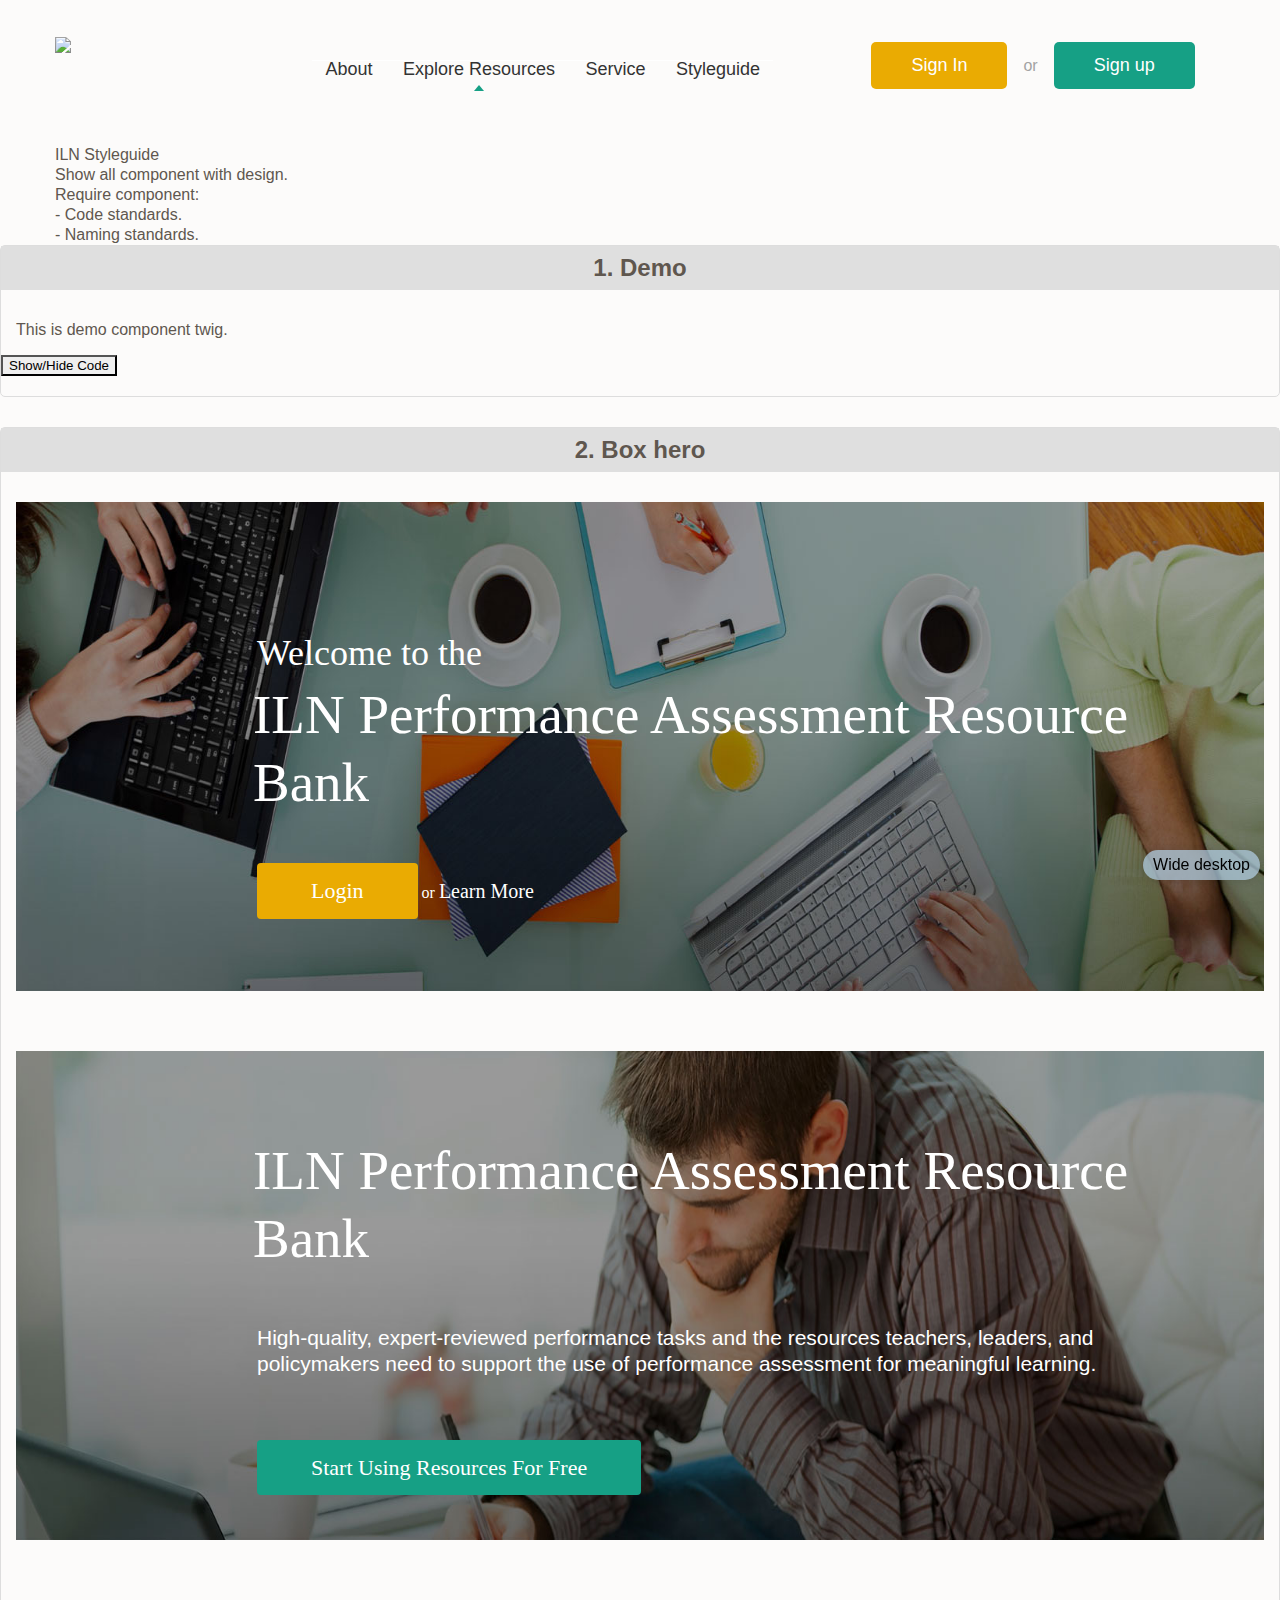
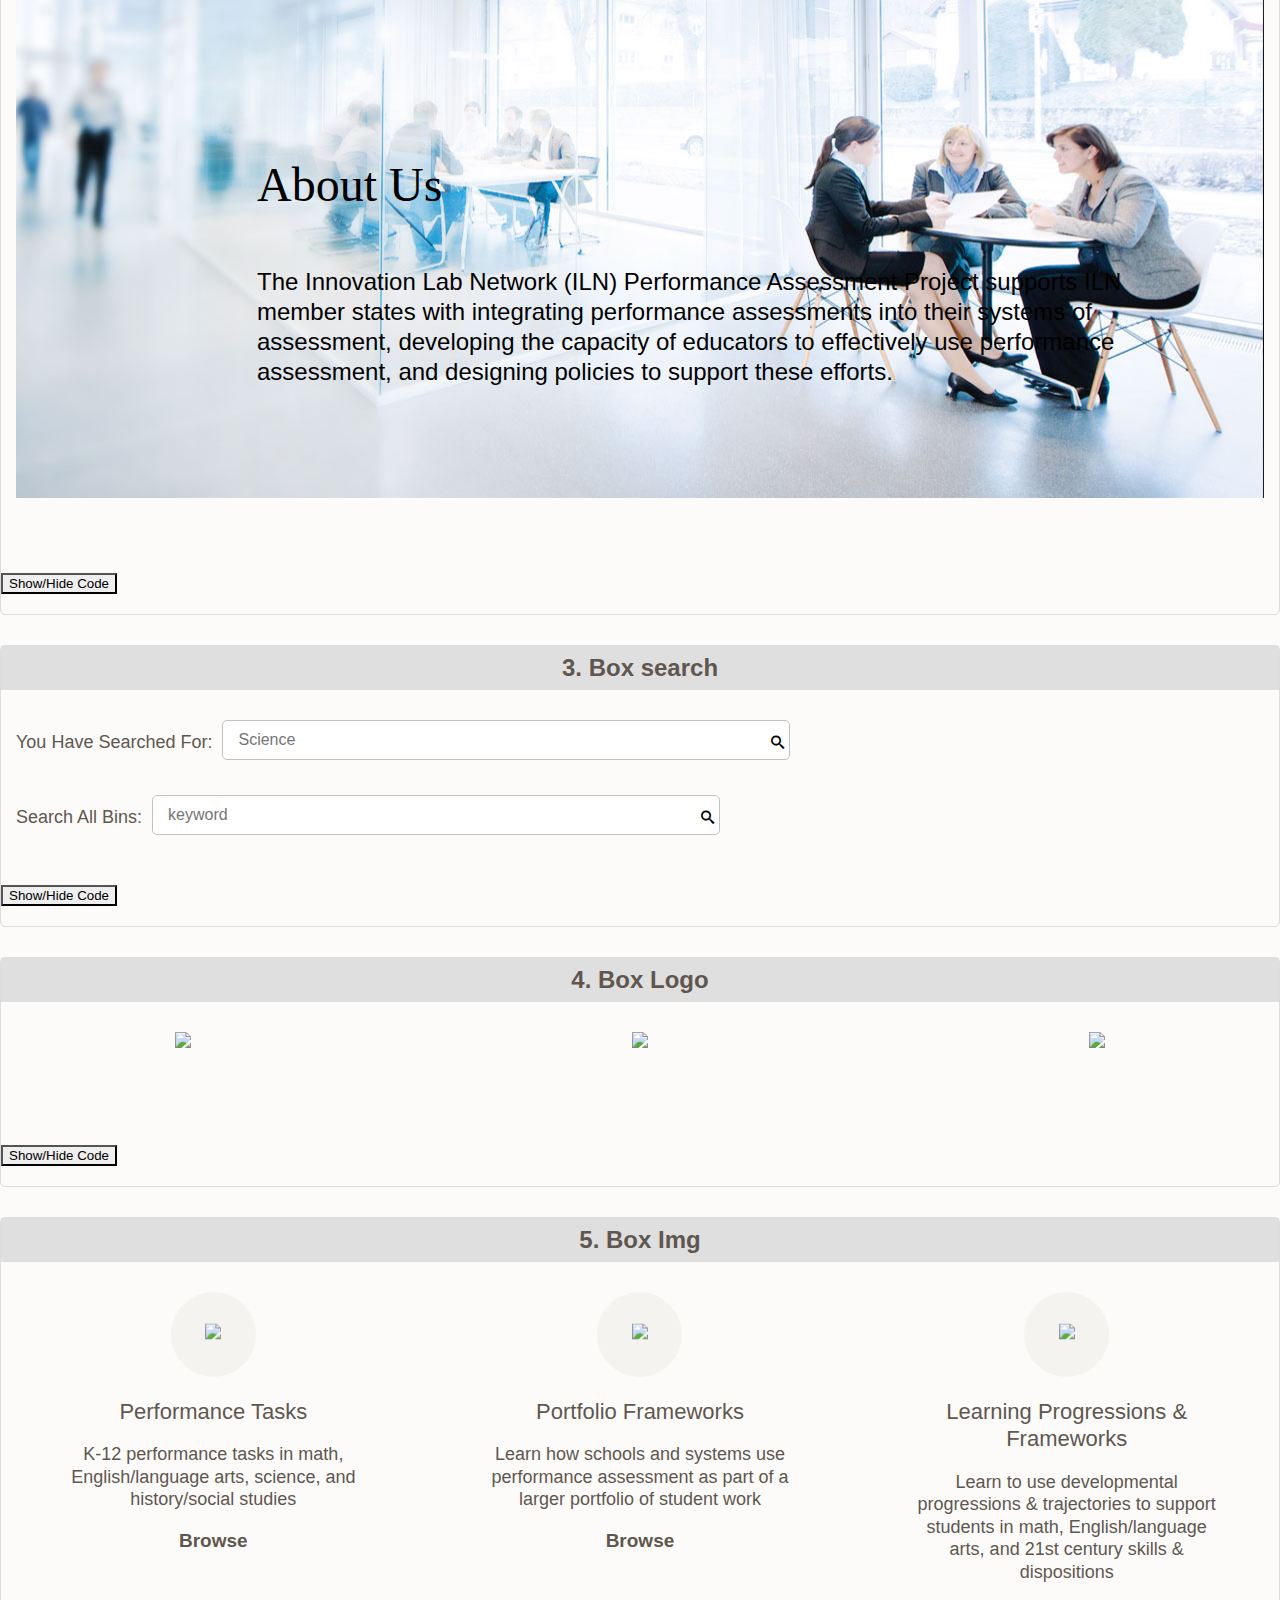
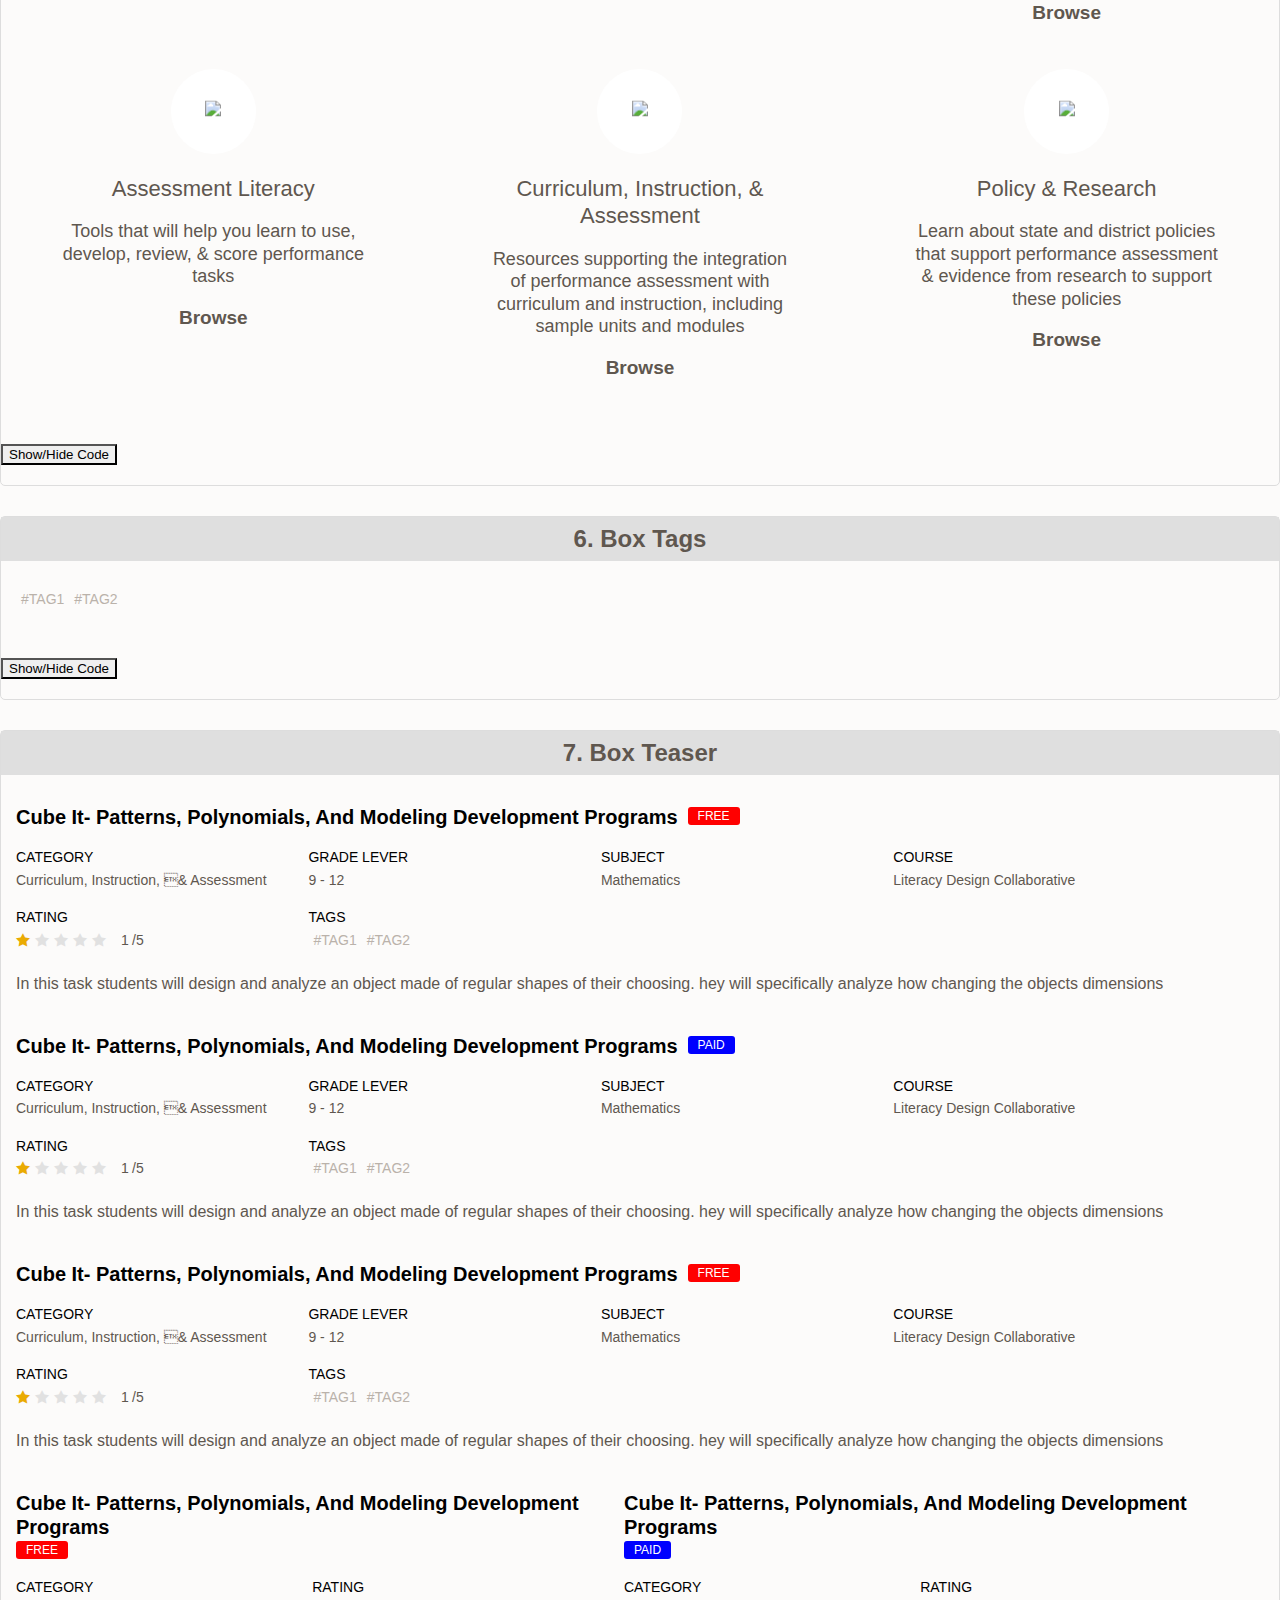
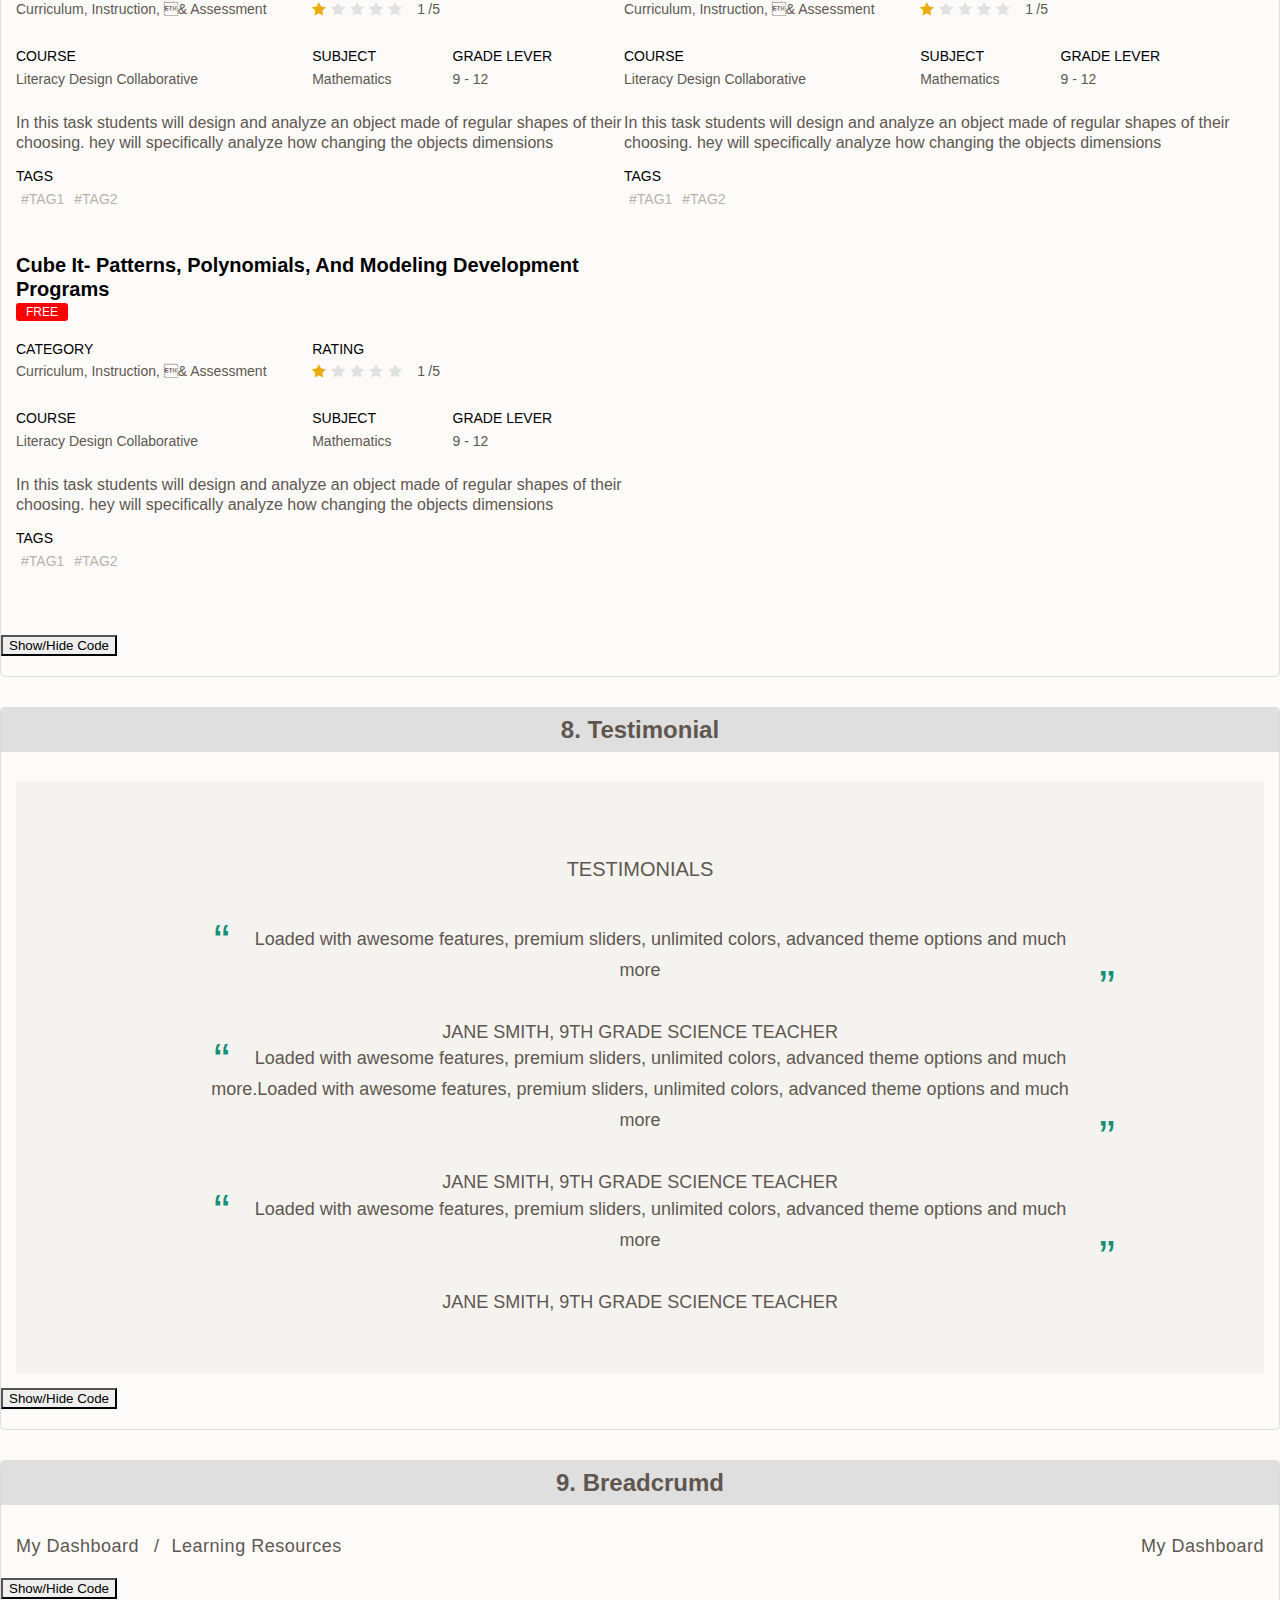
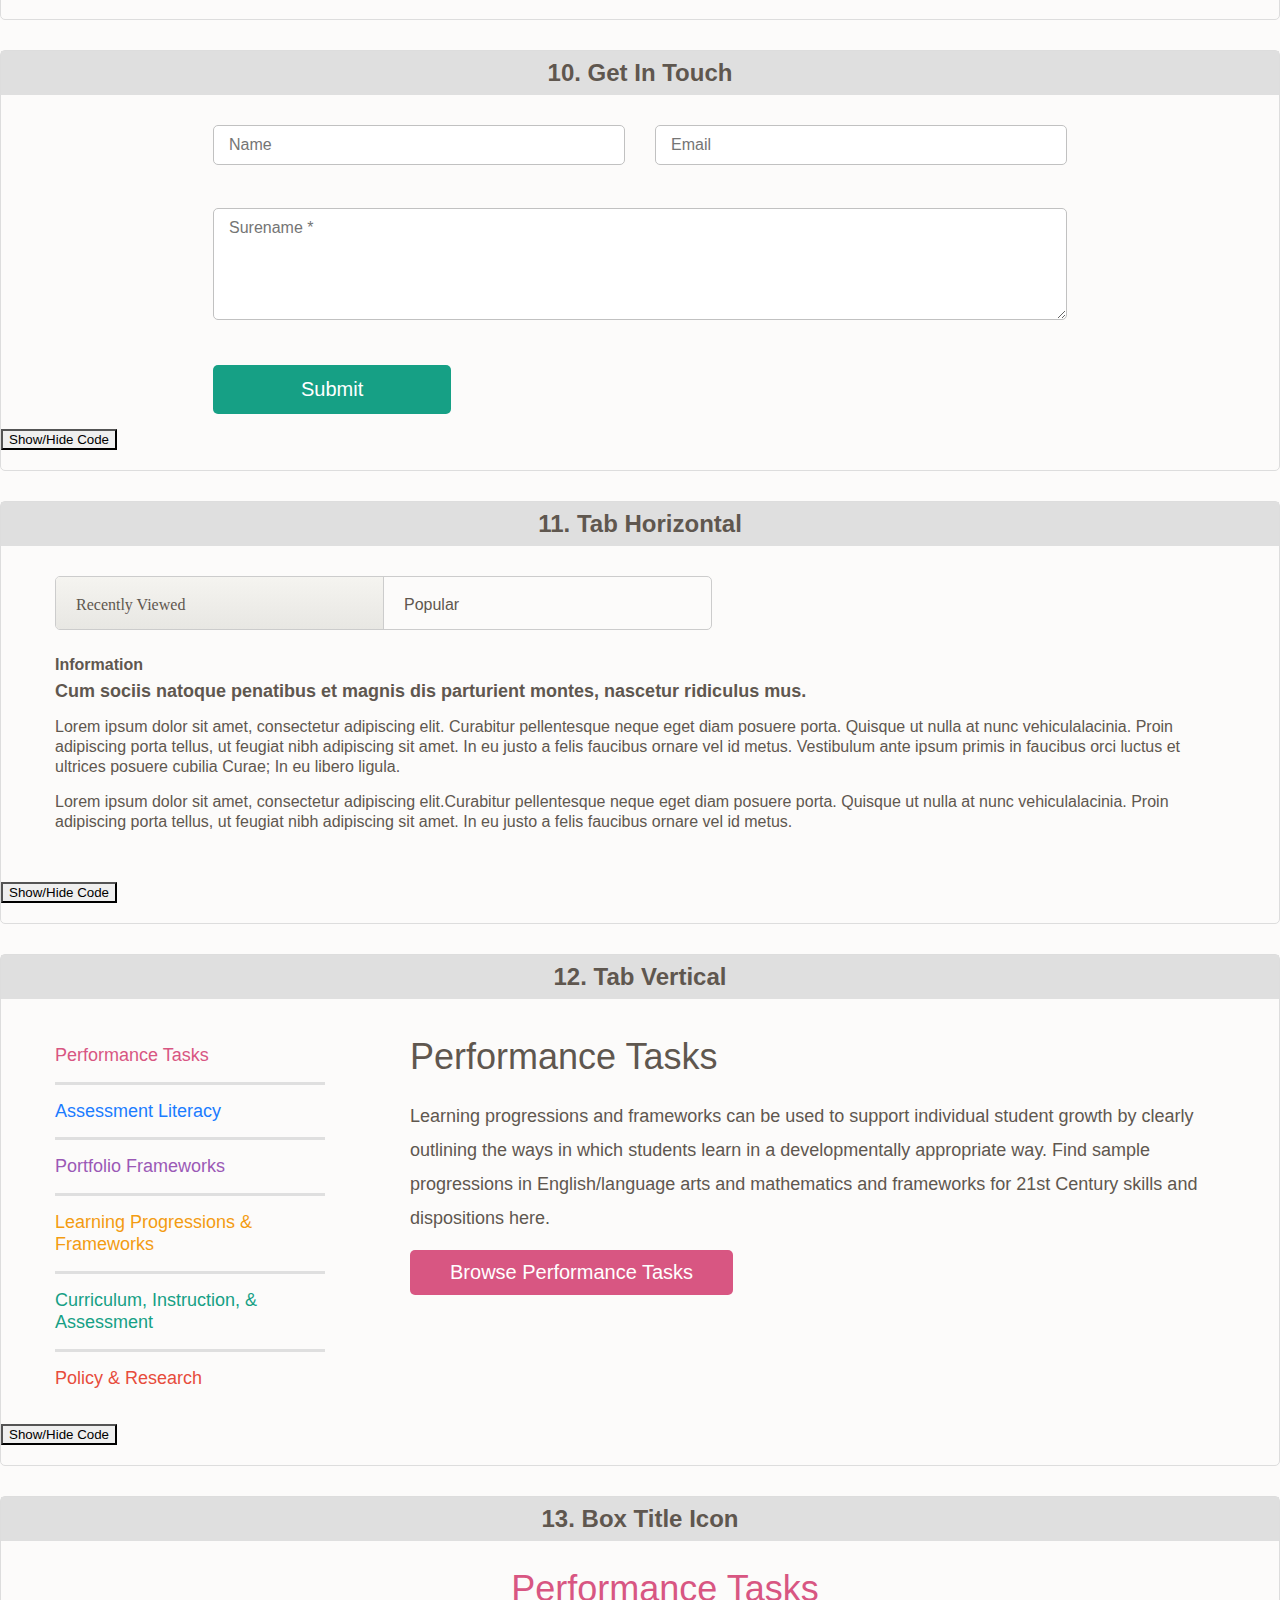
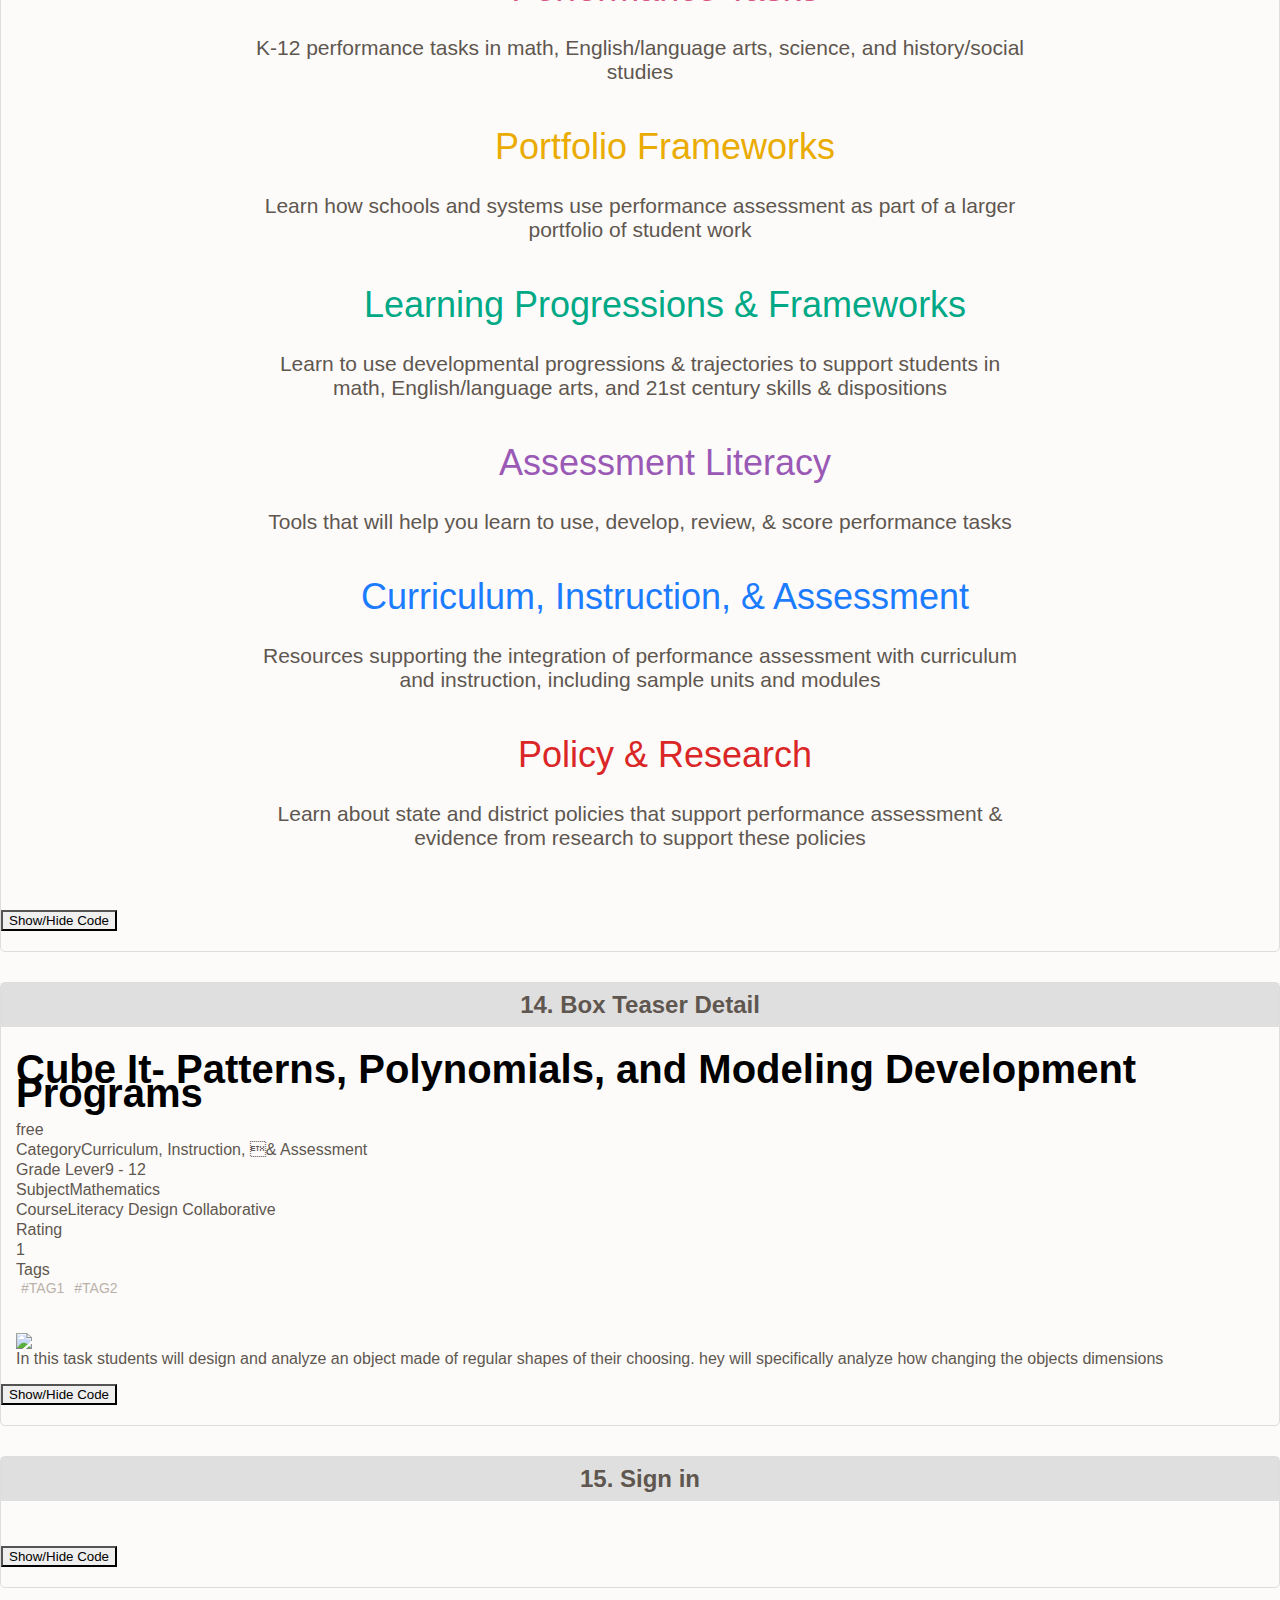
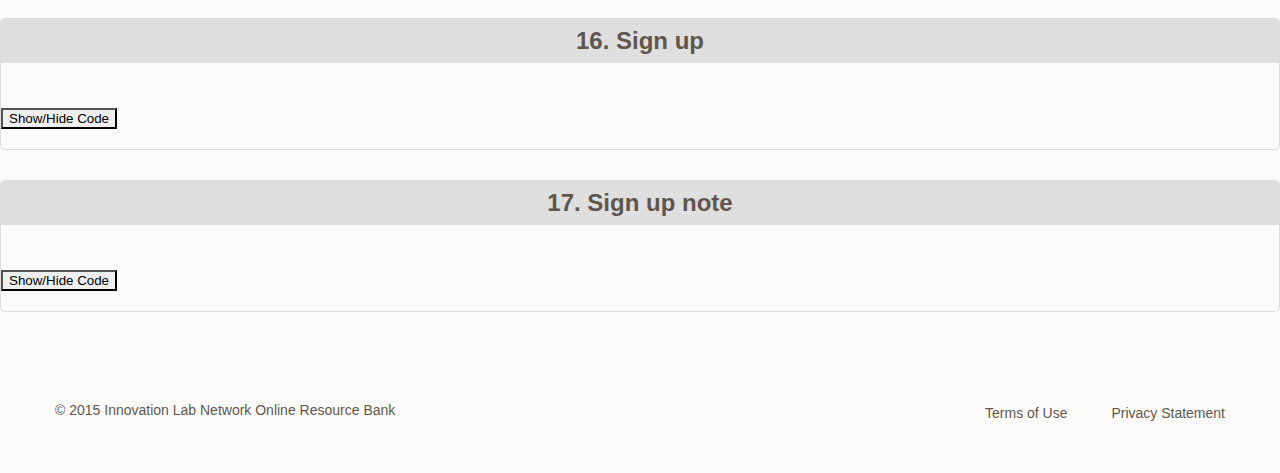
==== commit ef52bf0b: "13-component-search" ====
--- a/index.html
+++ b/index.html
@@ -413,58 +413,50 @@
             <button class="hide-code">Hide Code</button>
           </div>
         </div>
-        <div class="component--item" id="pager">
-          <h2 class="component--title">3. pager</h2>
+        <div class="component--item" id="13-component-search">
+          <h2 class="component--title">3. Box search</h2>
           <div class="component--demo">
-            <div class="item-list text-center">
-              <ul class="pager pagination first">
-                <li class="pager-item prev">
-                  <a href="#" title="Go to previous page">
-                    < previous</a>
-                </li>
-                <li class="pager-item"><a href="#">1</a>
-                </li>
-                <li class="pager-item active"><a href="#" title="Go to page 2">2</a>
-                </li>
-                <li class="pager-item"><a href="#" title="Go to page 3">3</a>
-                </li>
-                <li class="pager-item"><a href="#" title="Go to page 4">4</a>
-                </li>
-                <li class="pager-item"><a href="#" title="Go to page 5">5</a>
-                </li>
-                <li class="pager-item"><span>6</span>
-                </li>
-                <li class="next last"><a href="#" title="Go to next page">next ></a>
-                </li>
-              </ul>
-            </div>
+            <form accept-charset="UTF-8" id="search-block-form" method="post" action="#" class="form-search content-search">
+              <label class="lable-search">You have searched for</label>
+              <div class="input-group">
+                <input type="text" maxlength="128" size="15" value="" name="search_block_form" id="edit-search-block-form--2" class="form-control form-text" placeholder="Science" title="Enter the terms you wish to search for.">
+                <span class="input-group-btn">
+          <button class="icon-search" type="submit"></button>
+        </span>
+              </div>
+            </form>
+            <form accept-charset="UTF-8" id="search-block-form" method="post" action="#" class="form-search content-search">
+              <label class="lable-search">search all bins</label>
+              <div class="input-group">
+                <input type="text" maxlength="128" size="15" value="" name="search_block_form" id="edit-search-block-form--2" class="form-control form-text" placeholder="keyword" title="Enter the terms you wish to search for.">
+                <span class="input-group-btn">
+          <button class="icon-search" type="submit"></button>
+        </span>
+              </div>
+            </form>
           </div>
           <button class="show-code">Show/Hide Code</button>
           <div class="component--source element-invisible">
             <div class="component--html">
               <h2 class="component--source--title">Markup</h2>
-              <pre class="brush: php"><div class="item-list text-center">
-  <ul class="pager pagination first">
-    <li class="pager-item prev">
-      <a href="#" title="Go to previous page">
-        < previous</a>
-    </li>
-    <li class="pager-item"><a href="#">1</a>
-    </li>
-    <li class="pager-item active"><a href="#" title="Go to page 2">2</a>
-    </li>
-    <li class="pager-item"><a href="#" title="Go to page 3">3</a>
-    </li>
-    <li class="pager-item"><a href="#" title="Go to page 4">4</a>
-    </li>
-    <li class="pager-item"><a href="#" title="Go to page 5">5</a>
-    </li>
-    <li class="pager-item"><span>6</span>
-    </li>
-    <li class="next last"><a href="#" title="Go to next page">next ></a>
-    </li>
-  </ul>
-</div>
+              <pre class="brush: php"><form accept-charset="UTF-8" id="search-block-form" method="post" action="#" class="form-search content-search">
+  <label class="lable-search">You have searched for</label>
+  <div class="input-group">
+    <input type="text" maxlength="128" size="15" value="" name="search_block_form" id="edit-search-block-form--2" class="form-control form-text" placeholder="Science" title="Enter the terms you wish to search for.">
+    <span class="input-group-btn">
+          <button class="icon-search" type="submit"></button>
+        </span>
+  </div>
+</form>
+<form accept-charset="UTF-8" id="search-block-form" method="post" action="#" class="form-search content-search">
+  <label class="lable-search">search all bins</label>
+  <div class="input-group">
+    <input type="text" maxlength="128" size="15" value="" name="search_block_form" id="edit-search-block-form--2" class="form-control form-text" placeholder="keyword" title="Enter the terms you wish to search for.">
+    <span class="input-group-btn">
+          <button class="icon-search" type="submit"></button>
+        </span>
+  </div>
+</form>
 </pre>
             </div>
             <button class="hide-code">Hide Code</button>
@@ -1878,7 +1870,7 @@
           </div>
         </div>
         <div class="component--item" id="sign-in">
-          <h2 class="component--title">14. Sign in</h2>
+          <h2 class="component--title">15. Sign in</h2>
           <div class="component--demo">
             <div id="modalContent" class="modal-content-sign-in modal fade">
               <div class="ctools-modal-content modal-forms-modal-content">
@@ -1979,7 +1971,7 @@
           </div>
         </div>
         <div class="component--item" id="sign-up">
-          <h2 class="component--title">15. Sign up</h2>
+          <h2 class="component--title">16. Sign up</h2>
           <div class="component--demo">
             <div id="modalContent" class="modal-content-agree-sign-up modal fade">
               <div class="ctools-modal-content modal-forms-modal-content">
@@ -2259,7 +2251,7 @@
           </div>
         </div>
         <div class="component--item" id="sign-up-note">
-          <h2 class="component--title">16. Sign up note</h2>
+          <h2 class="component--title">17. Sign up note</h2>
           <div class="component--demo">
             <div id="modalContent" class="modal-content-sign-up modal fade">
               <div class="ctools-modal-content modal-forms-modal-content">
@@ -2311,35 +2303,6 @@
             <button class="hide-code">Hide Code</button>
           </div>
         </div>
-        <div class="component--item" id="box-download">
-          <h2 class="component--title">17. Box Download</h2>
-          <div class="component--demo">
-            <div class="block-download">
-              <div class="download_doc">
-                <a href="#">Leveraging New Technologies for Employee Development Programs.doc</a>
-              </div>
-              <div class="download_pdf">
-                <a href="#">Leveraging New Technologies for Employee Development Programs.pdf</a>
-              </div>
-            </div>
-          </div>
-          <button class="show-code">Show/Hide Code</button>
-          <div class="component--source element-invisible">
-            <div class="component--html">
-              <h2 class="component--source--title">Markup</h2>
-              <pre class="brush: php"><div class="block-download">
-  <div class="download_doc">
-    <a href="#">Leveraging New Technologies for Employee Development Programs.doc</a>
-  </div>
-  <div class="download_pdf">
-    <a href="#">Leveraging New Technologies for Employee Development Programs.pdf</a>
-  </div>
-</div>
-</pre>
-            </div>
-            <button class="hide-code">Hide Code</button>
-          </div>
-        </div>
       </div>
     </section>
     <section>
--- a/css/styles.css
+++ b/css/styles.css
@@ -287,20 +287,40 @@
   -moz-osx-font-smoothing: grayscale;
 }
 
+.icon-search:before {
+  content: "\e607";
+}
+
+.icon-checkmark:before {
+  content: "\e605";
+}
+
+.icon-star-empty:before {
+  content: "\e600";
+}
+
+.icon-star-full:before {
+  content: "\e601";
+}
+
+.icon-arrow-right:before {
+  content: "\e606";
+}
+
+.icon-star-empty:before {
+  content: "\e600";
+}
+
+.icon-star-full:before {
+  content: "\e601";
+}
+
 .icon-chevron-thin-right:before, .testimonial-wrapper .testimonial-inner .owl-controls .owl-next:before {
   content: "\e603";
 }
 
 .icon-chevron-thin-left:before, .testimonial-wrapper .testimonial-inner .owl-controls .owl-prev:before {
   content: "\e604";
-}
-
-.icon-star-empty:before {
-  content: "\e600";
-}
-
-.icon-star-full:before {
-  content: "\e601";
 }
 
 .icon-star:before {
@@ -637,61 +657,6 @@
   .box-hero--more .box-hero__group-content__content {
     font-weight: normal;
   }
-}
-
-.block-download {
-  background: #f4f3ef;
-  padding: 0.9375rem 1.25rem;
-  display: inline-block;
-}
-@media (min-width: 73.125em) {
-  .block-download {
-    width: 65.81197%;
-    float: right;
-    margin-right: 0;
-    padding: 1.875rem;
-    float: none;
-  }
-}
-.block-download .download_doc,
-.block-download .download_pdf {
-  padding: 0 0.3125rem;
-  margin-bottom: 30px;
-}
-@media (min-width: 73.125em) {
-  .block-download .download_doc,
-  .block-download .download_pdf {
-    width: 48.71795%;
-    float: right;
-    margin-right: 0;
-    margin-bottom: 0;
-  }
-}
-.block-download .download_doc a,
-.block-download .download_pdf a {
-  margin-left: 2.8125rem;
-  position: relative;
-  display: inline-block;
-}
-.block-download .download_doc a:before,
-.block-download .download_pdf a:before {
-  background-position: left center;
-  background-repeat: no-repeat;
-  content: "";
-  display: inline-block;
-  position: absolute;
-  left: -2.8125rem;
-  height: 2.3125rem;
-  bottom: 0;
-  margin-right: 0.625rem;
-  margin-top: -0.8125rem;
-  width: 1.75rem;
-}
-.block-download .download_doc a:before {
-  background-image: url("/img/1.png");
-}
-.block-download .download_pdf a:before {
-  background-image: url("/img/2.png");
 }
 
 #box_img .component--demo {
@@ -2224,27 +2189,50 @@
   width: auto !important;
 }
 
-.pager {
-  display: inline-block;
-  height: auto;
+.form-search {
+  margin-bottom: 1.875rem;
+}
+.form-search .lable-search {
+  color: #5f574f;
+  font-size: 1.125rem;
+  font-weight: normal;
   text-align: center;
-  width: 100%;
-}
-.pager-item {
-  float: none !important;
-  display: inline-block;
-}
-.pager-item.active a {
-  background-color: #16a085;
-  color: #fff;
-}
-.pager .prev {
-  float: left !important;
-  width: auto;
-}
-.pager .next {
-  float: right;
-  width: auto;
+  text-transform: capitalize;
+}
+@media (min-width: 48em) {
+  .form-search .lable-search {
+    display: table-cell;
+    vertical-align: middle;
+  }
+  .form-search .lable-search:after {
+    content: ":";
+  }
+}
+.form-search .input-group {
+  position: relative;
+}
+@media (min-width: 48em) {
+  .form-search .input-group {
+    display: table-cell;
+    max-width: 100%;
+    padding-left: 0.625rem;
+    vertical-align: middle;
+    width: 36.125rem;
+  }
+}
+.form-search .input-group .input-group-btn {
+  margin-top: -0.5625rem;
+  position: absolute;
+  right: 0;
+  top: 50%;
+}
+.form-search .input-group .input-group-btn .icon-search {
+  background-color: transparent;
+  background-image: none;
+  border: medium none;
+}
+.form-search .input-group .input-group-btn .icon-search:hover {
+  color: #16a085;
 }
 
 .horizontal-tabs .tab-horizontal-mobile {
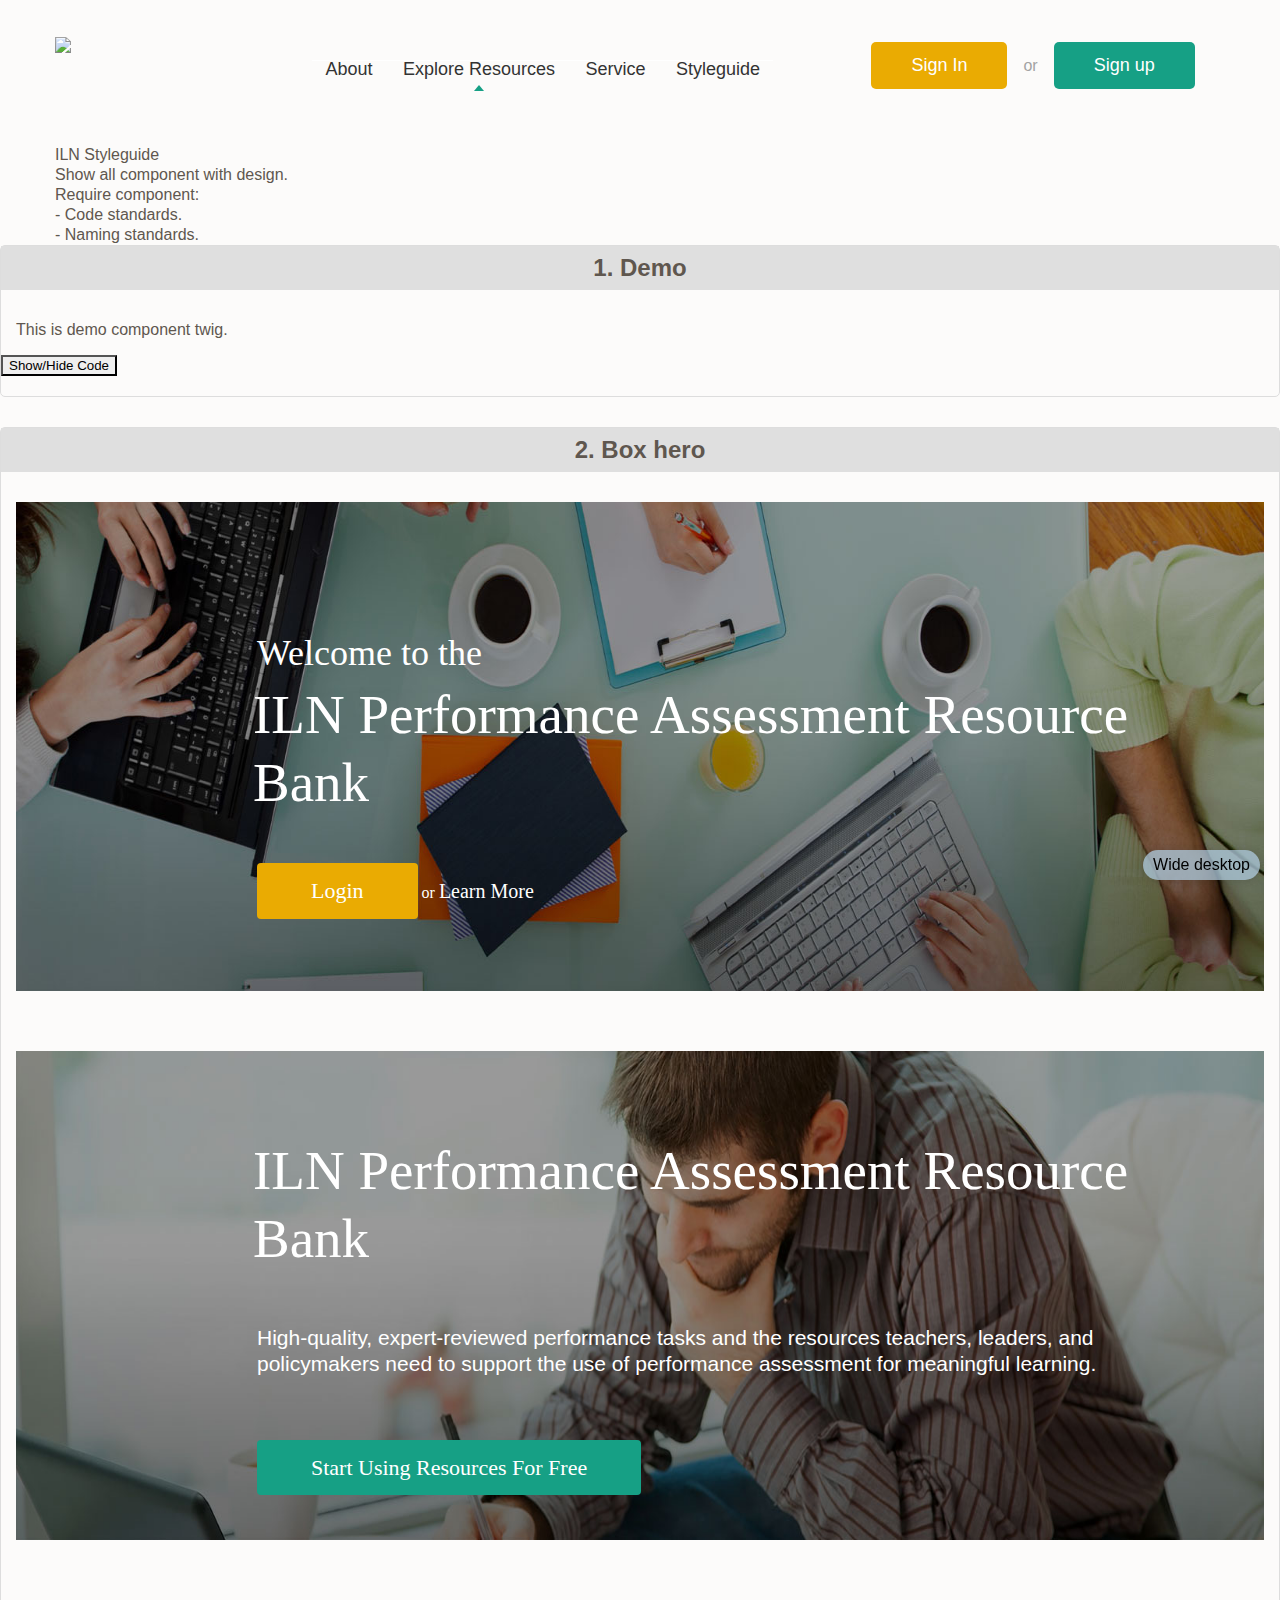
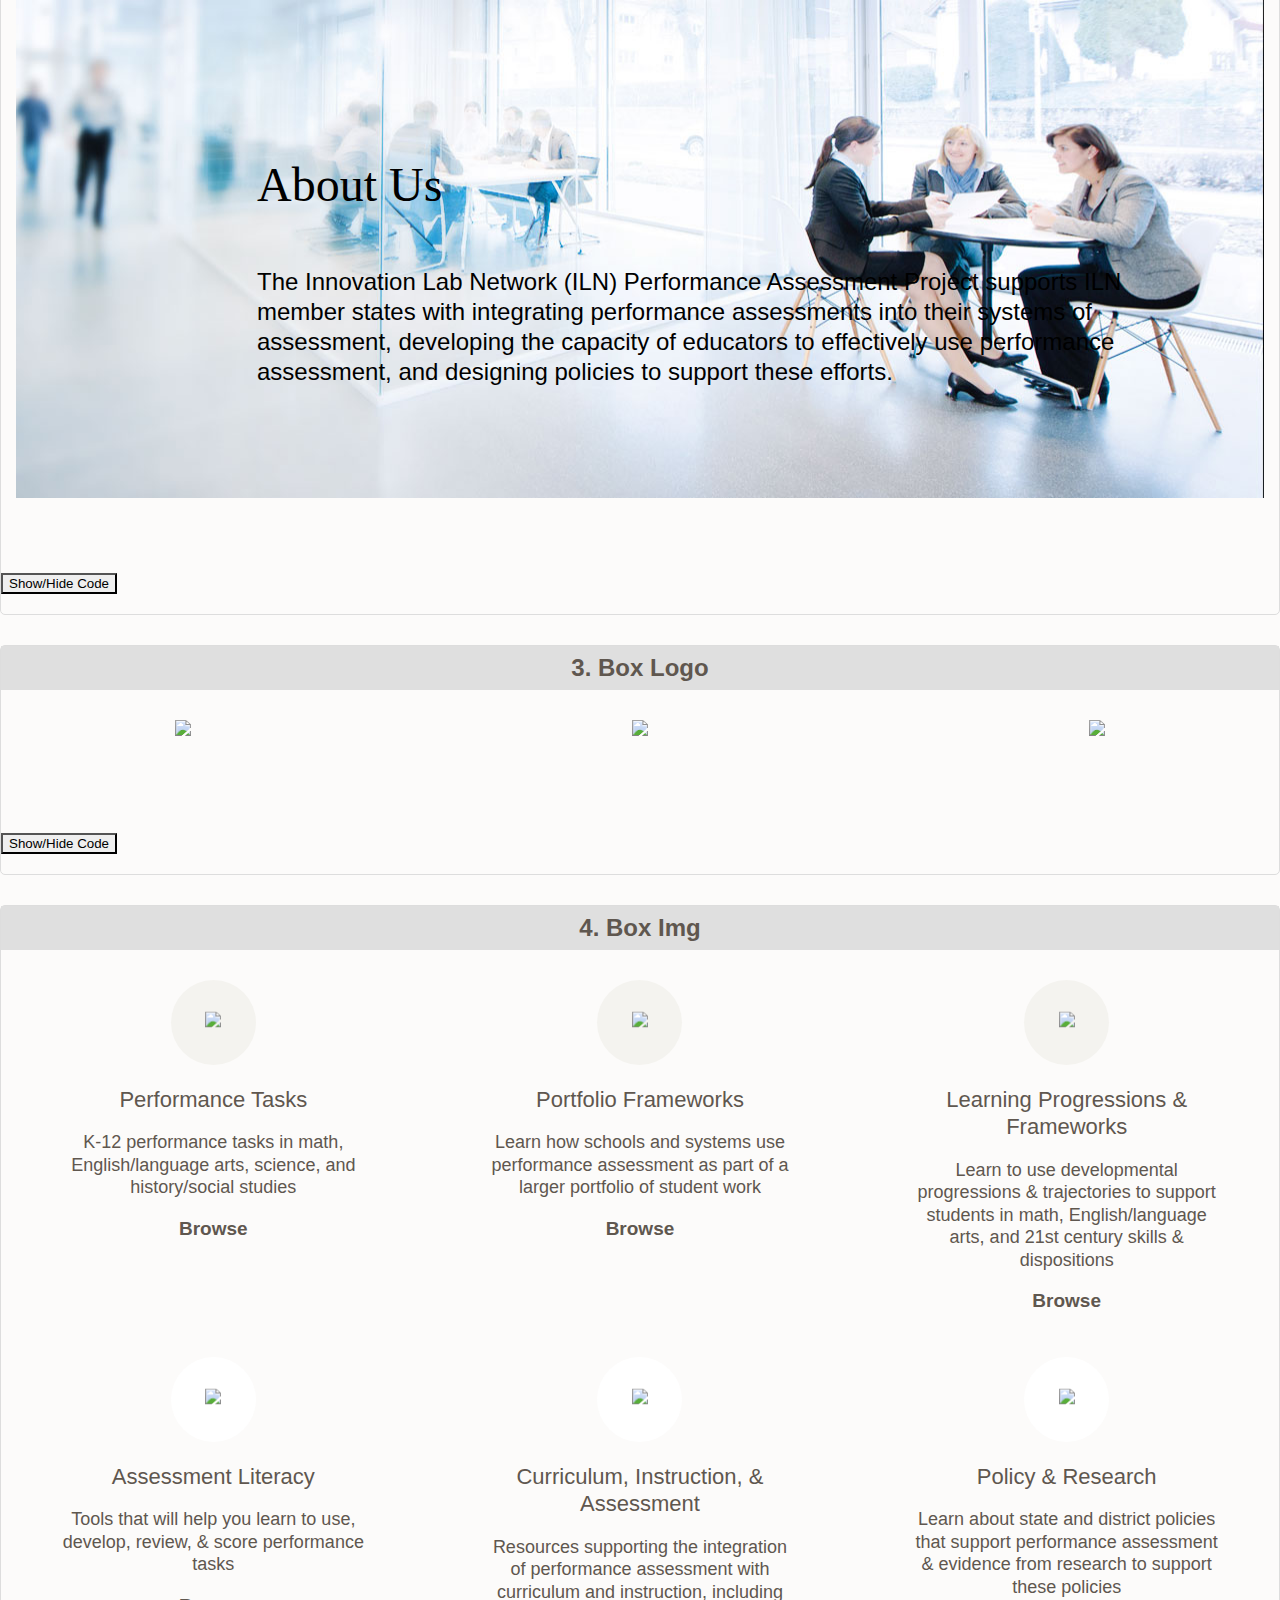
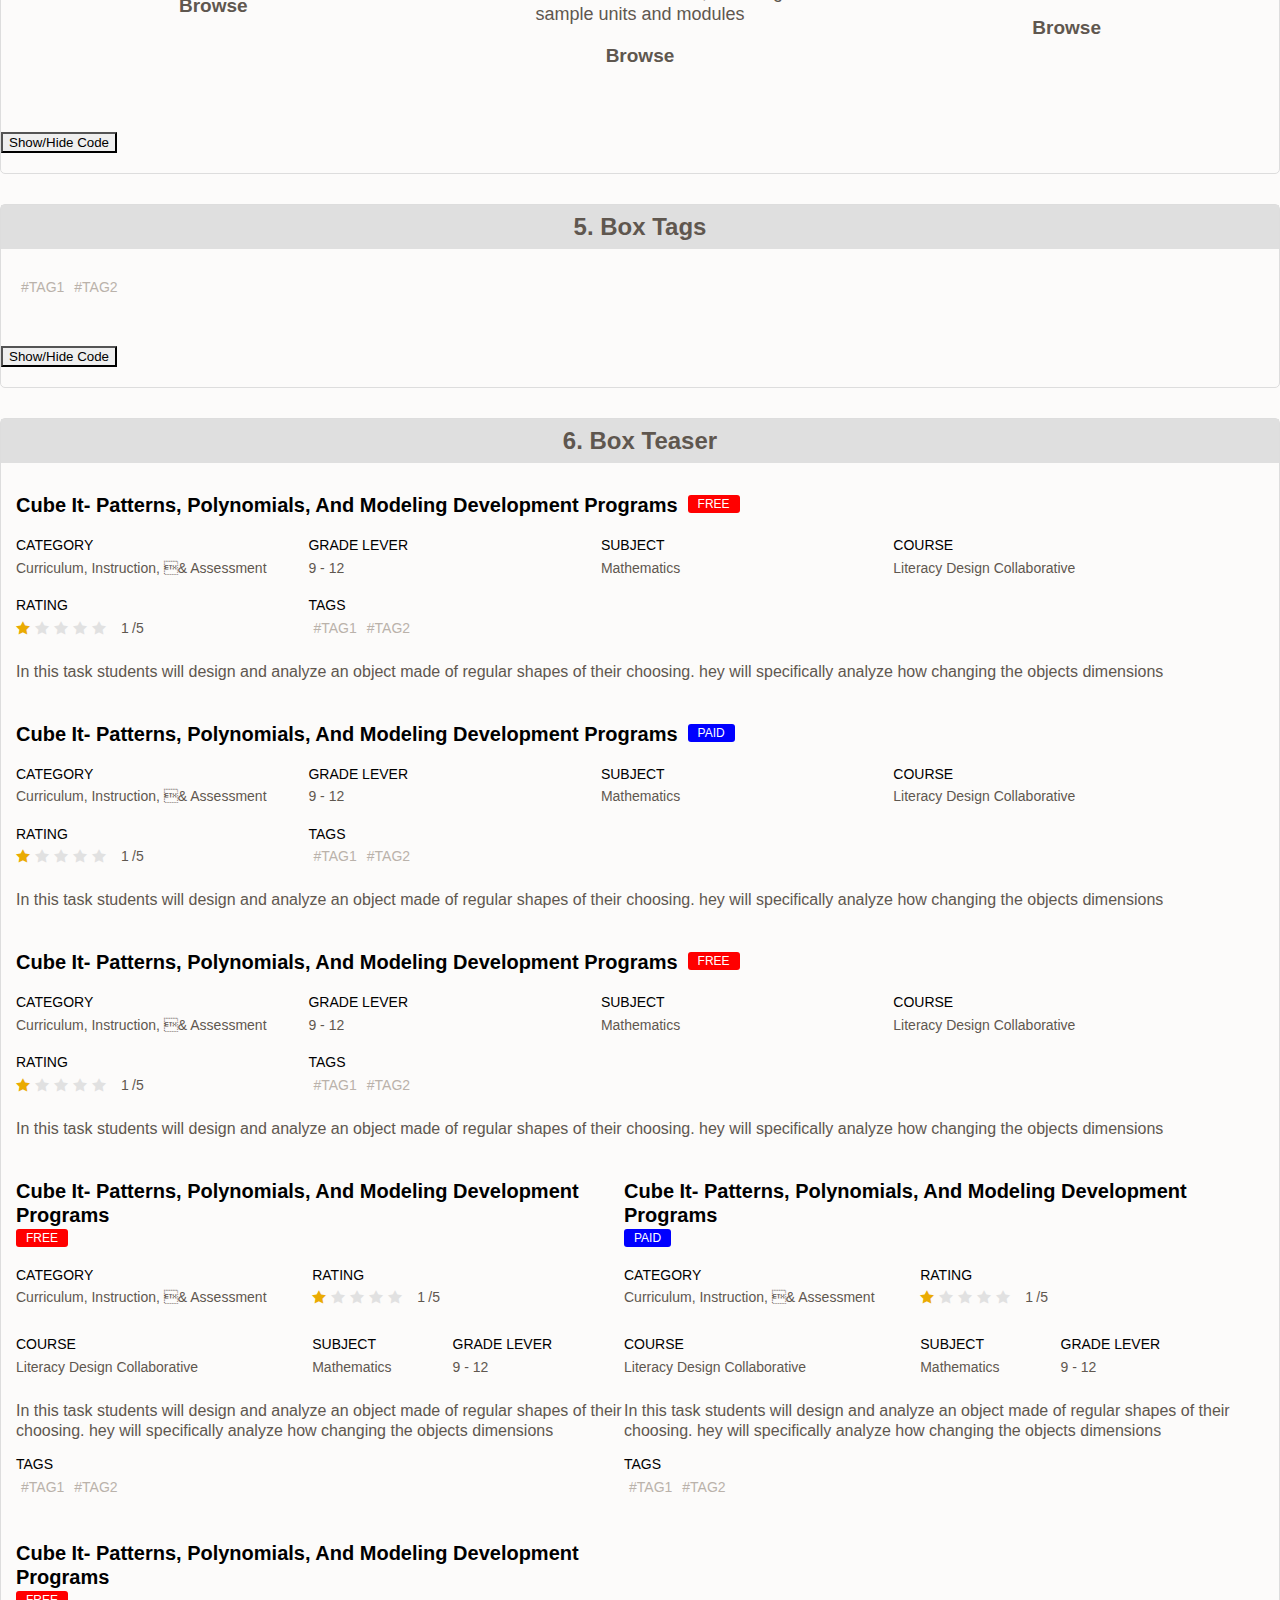
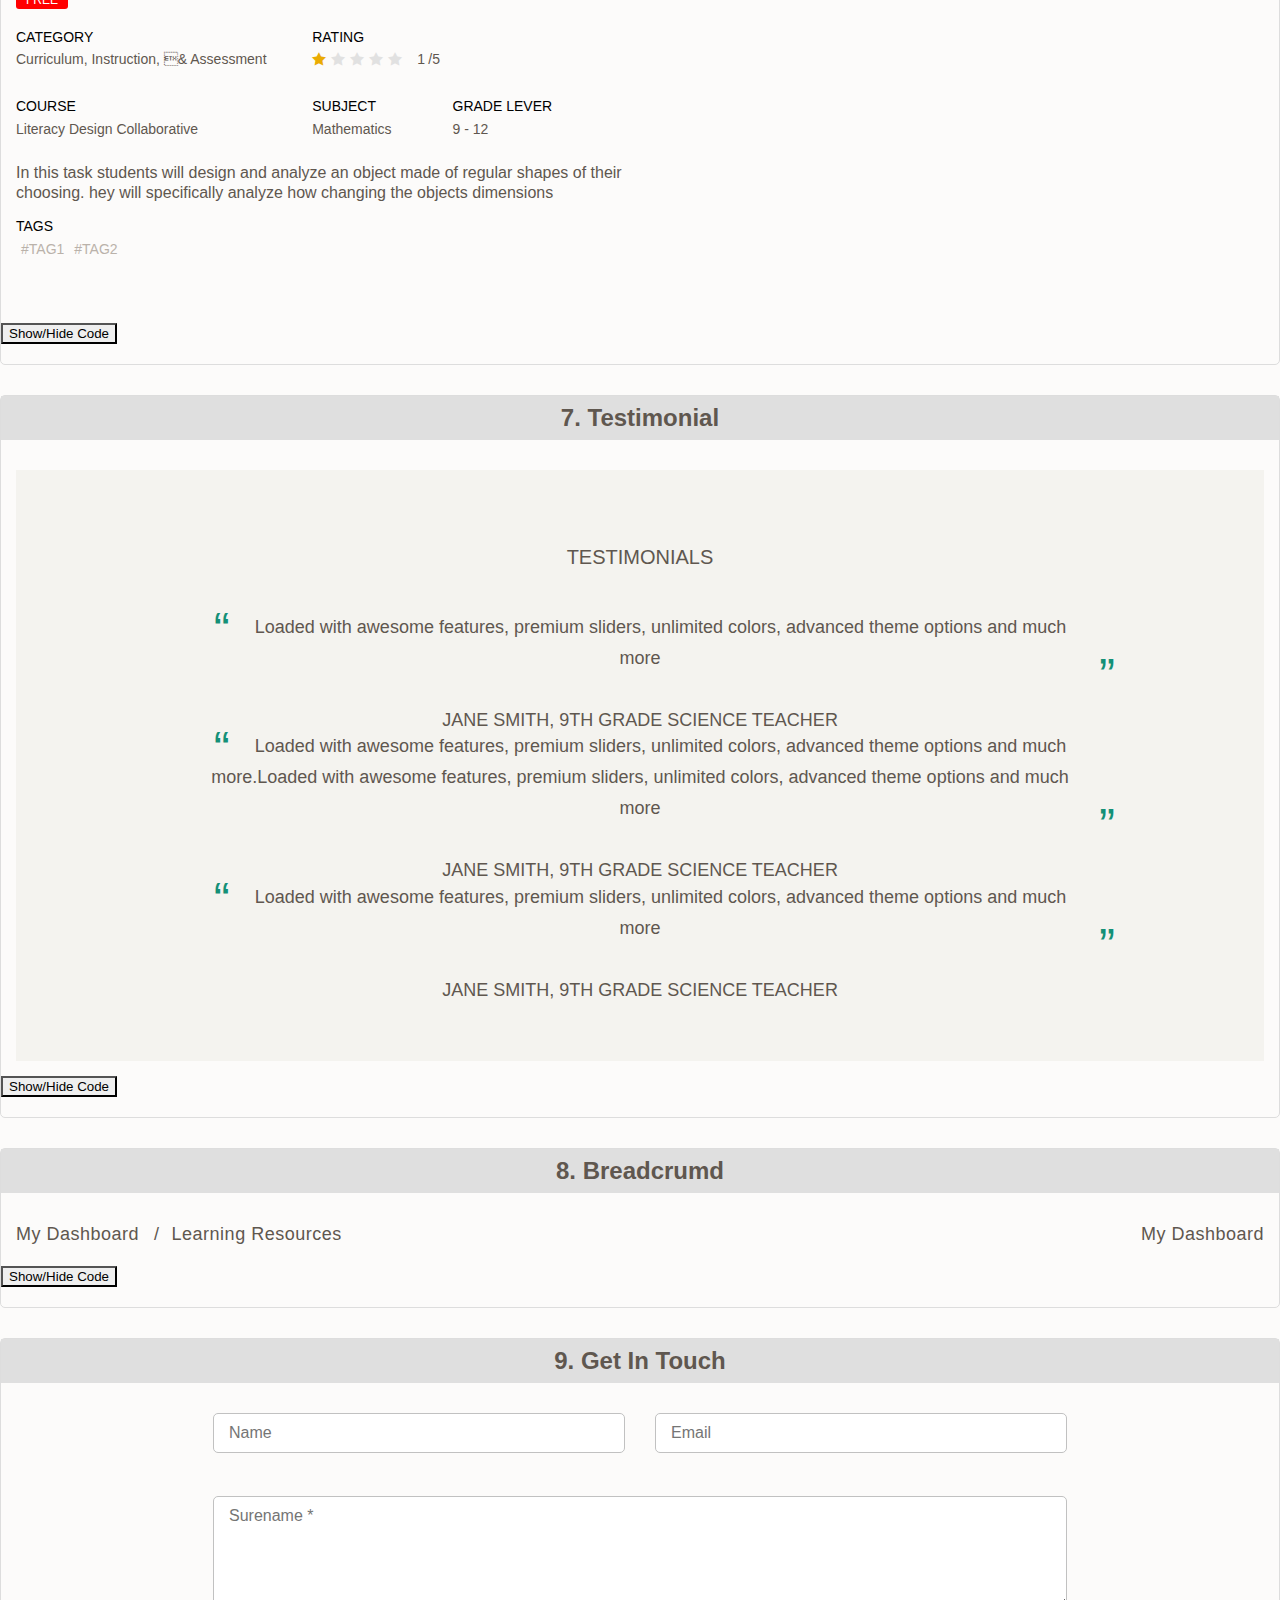
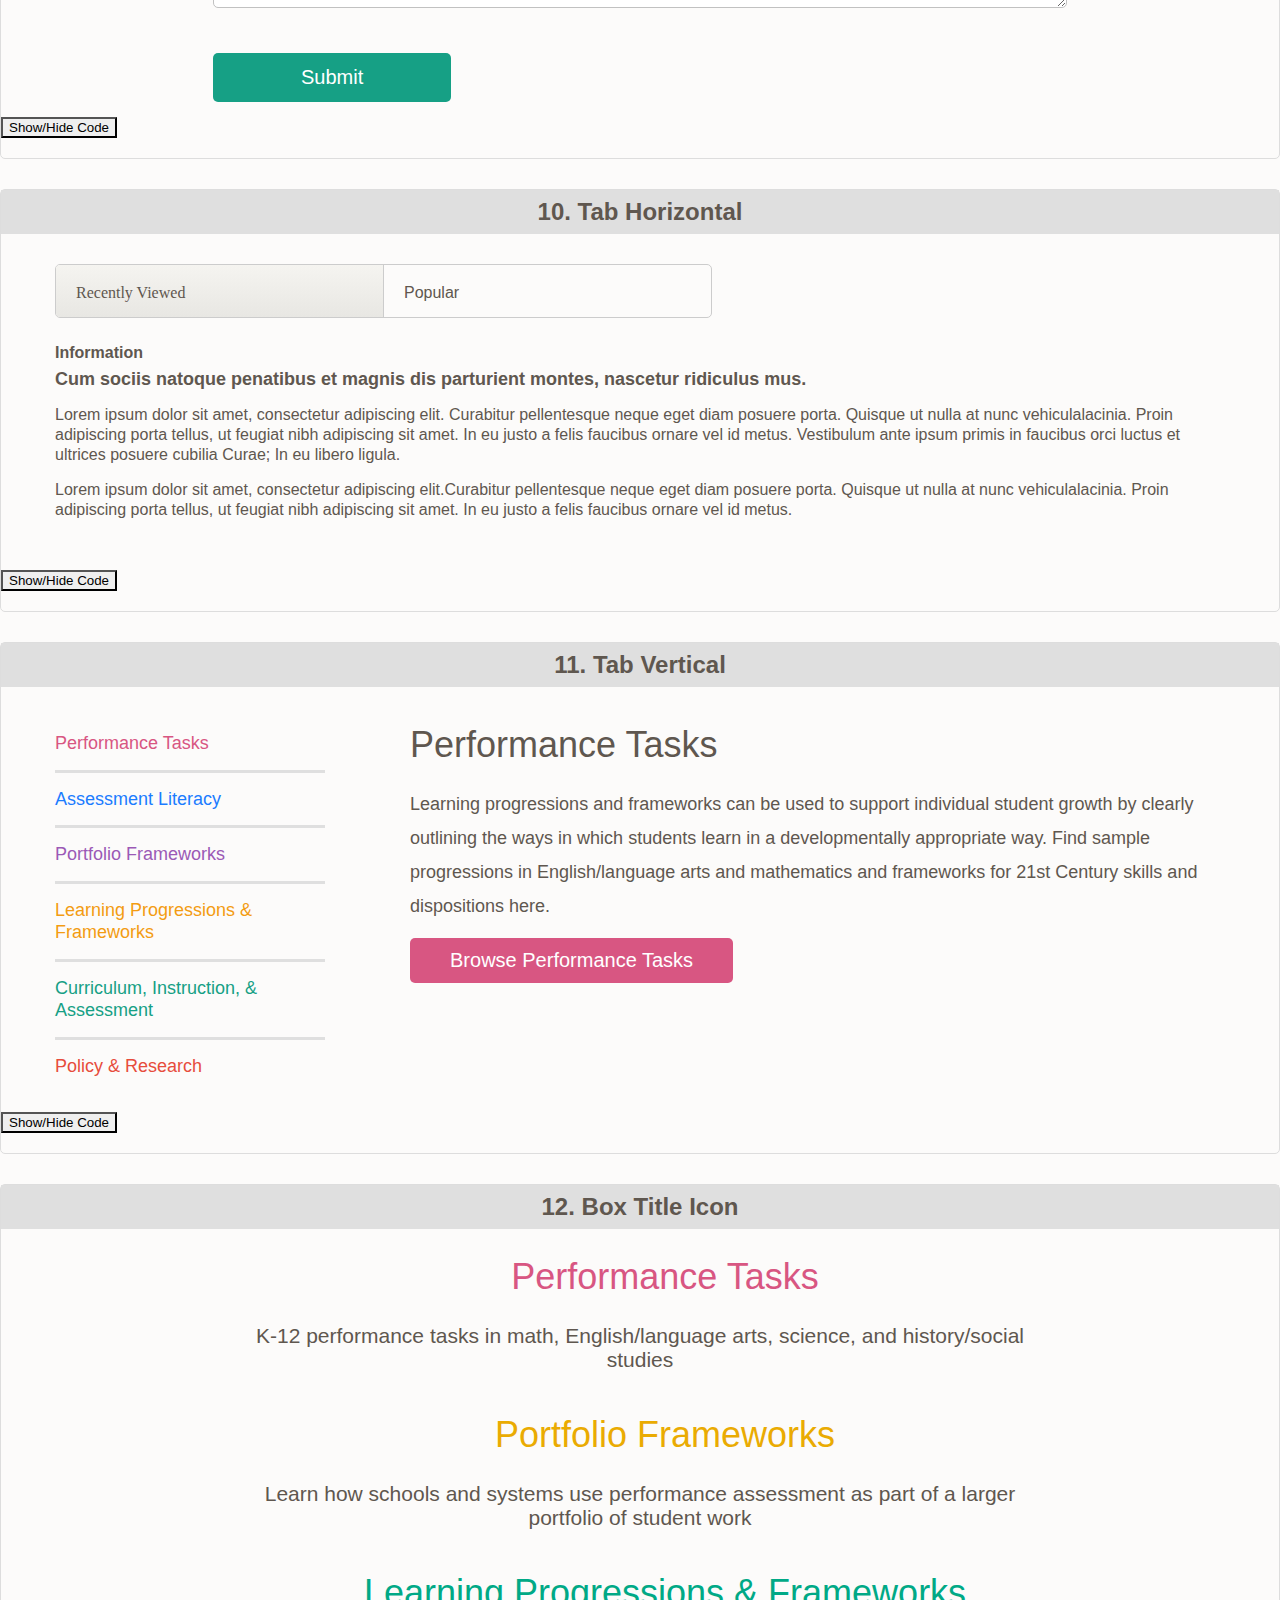
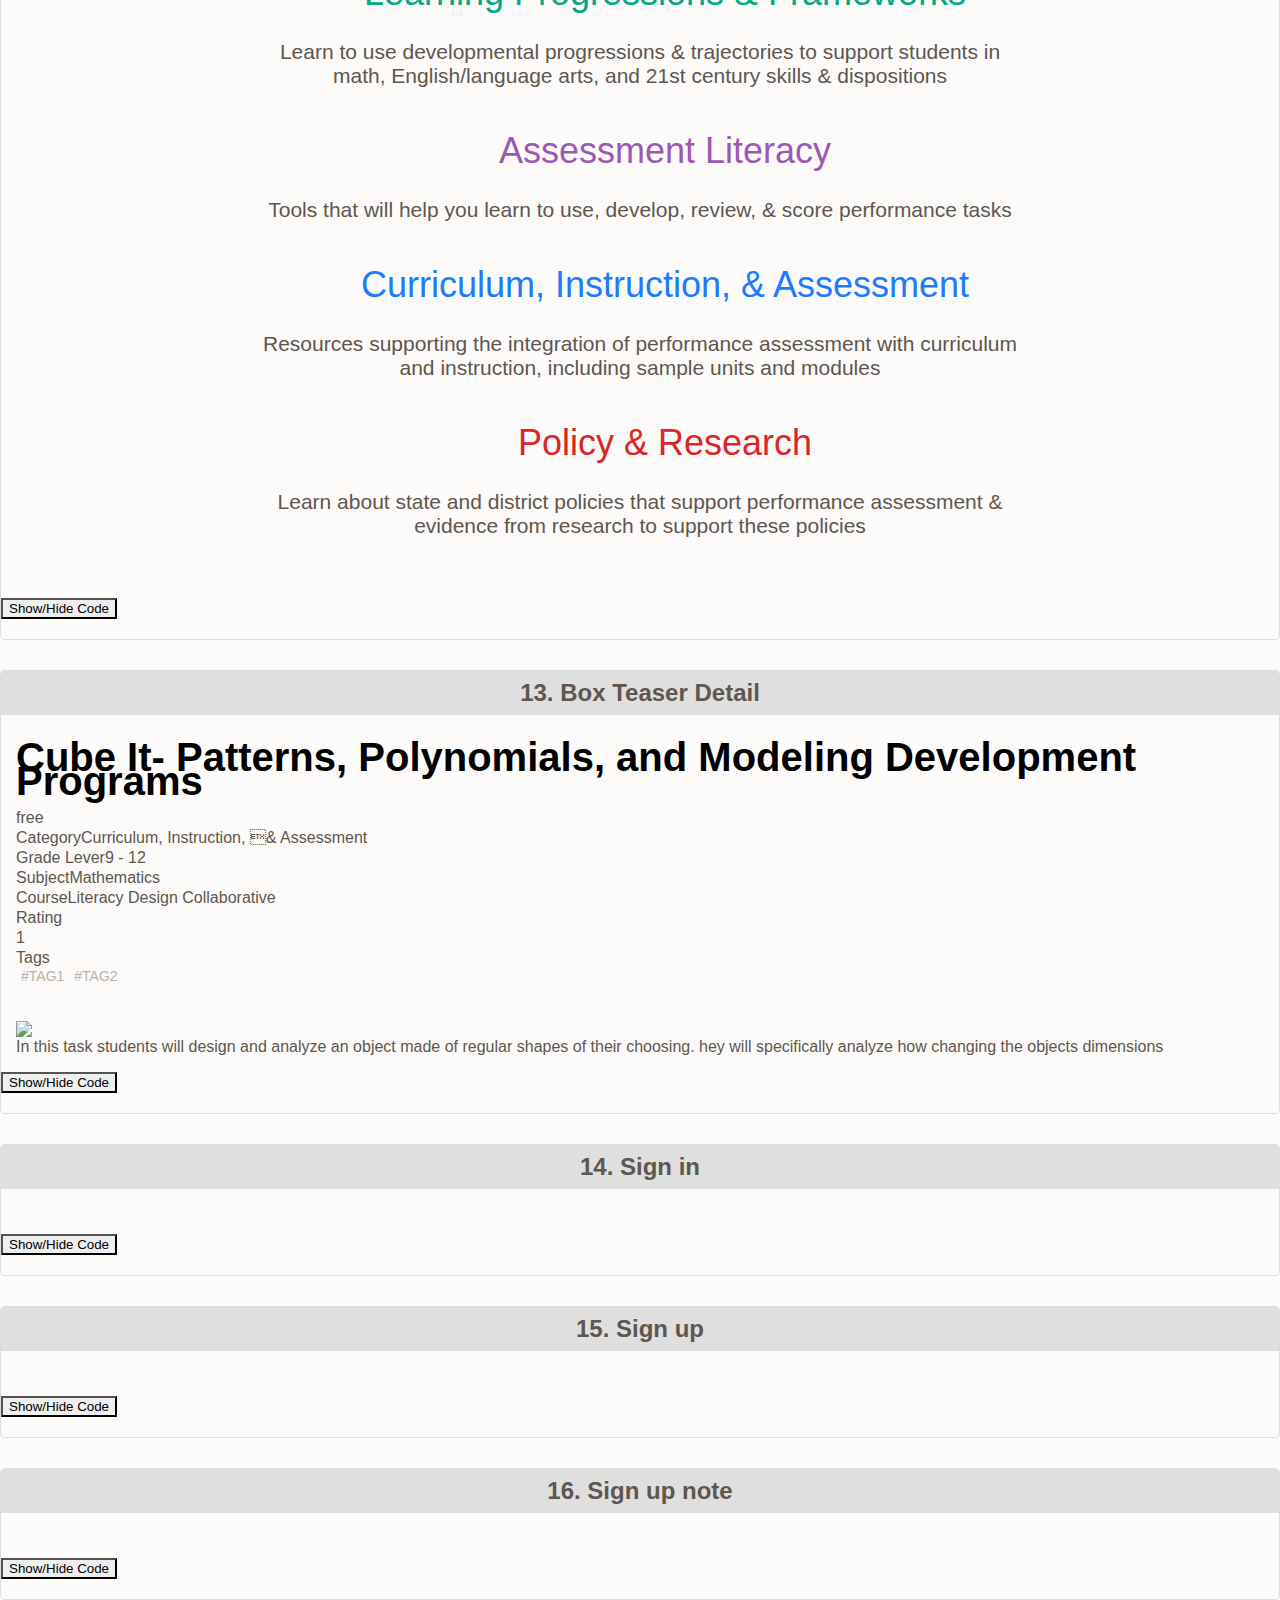
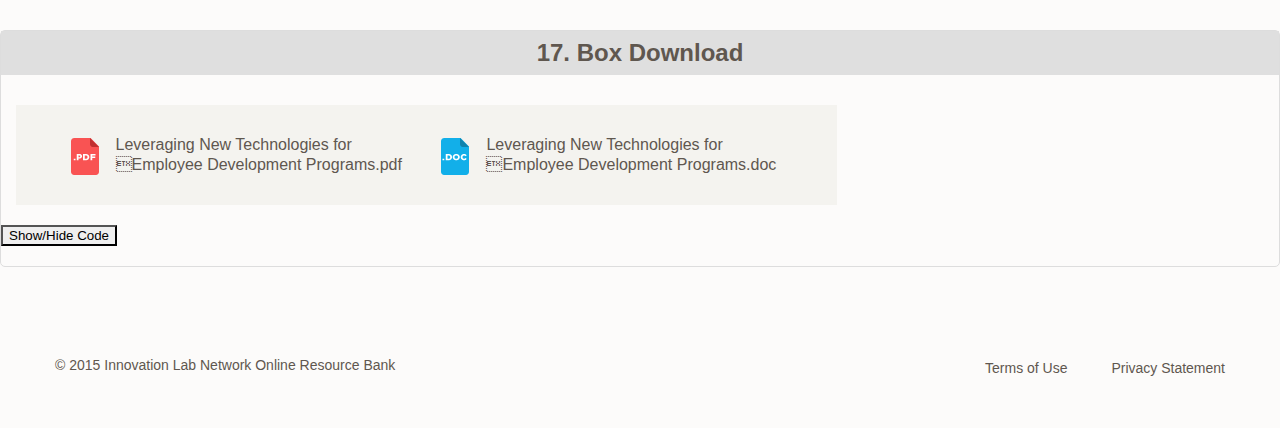
==== commit fdd0daf3: "Merge remote-tracking branch 'bievu/master'" ====
--- a/index.html
+++ b/index.html
@@ -413,57 +413,8 @@
             <button class="hide-code">Hide Code</button>
           </div>
         </div>
-        <div class="component--item" id="13-component-search">
-          <h2 class="component--title">3. Box search</h2>
-          <div class="component--demo">
-            <form accept-charset="UTF-8" id="search-block-form" method="post" action="#" class="form-search content-search">
-              <label class="lable-search">You have searched for</label>
-              <div class="input-group">
-                <input type="text" maxlength="128" size="15" value="" name="search_block_form" id="edit-search-block-form--2" class="form-control form-text" placeholder="Science" title="Enter the terms you wish to search for.">
-                <span class="input-group-btn">
-          <button class="icon-search" type="submit"></button>
-        </span>
-              </div>
-            </form>
-            <form accept-charset="UTF-8" id="search-block-form" method="post" action="#" class="form-search content-search">
-              <label class="lable-search">search all bins</label>
-              <div class="input-group">
-                <input type="text" maxlength="128" size="15" value="" name="search_block_form" id="edit-search-block-form--2" class="form-control form-text" placeholder="keyword" title="Enter the terms you wish to search for.">
-                <span class="input-group-btn">
-          <button class="icon-search" type="submit"></button>
-        </span>
-              </div>
-            </form>
-          </div>
-          <button class="show-code">Show/Hide Code</button>
-          <div class="component--source element-invisible">
-            <div class="component--html">
-              <h2 class="component--source--title">Markup</h2>
-              <pre class="brush: php"><form accept-charset="UTF-8" id="search-block-form" method="post" action="#" class="form-search content-search">
-  <label class="lable-search">You have searched for</label>
-  <div class="input-group">
-    <input type="text" maxlength="128" size="15" value="" name="search_block_form" id="edit-search-block-form--2" class="form-control form-text" placeholder="Science" title="Enter the terms you wish to search for.">
-    <span class="input-group-btn">
-          <button class="icon-search" type="submit"></button>
-        </span>
-  </div>
-</form>
-<form accept-charset="UTF-8" id="search-block-form" method="post" action="#" class="form-search content-search">
-  <label class="lable-search">search all bins</label>
-  <div class="input-group">
-    <input type="text" maxlength="128" size="15" value="" name="search_block_form" id="edit-search-block-form--2" class="form-control form-text" placeholder="keyword" title="Enter the terms you wish to search for.">
-    <span class="input-group-btn">
-          <button class="icon-search" type="submit"></button>
-        </span>
-  </div>
-</form>
-</pre>
-            </div>
-            <button class="hide-code">Hide Code</button>
-          </div>
-        </div>
         <div class="component--item" id="box-logo">
-          <h2 class="component--title">4. Box Logo</h2>
+          <h2 class="component--title">3. Box Logo</h2>
           <div class="component--demo">
             <div class="container">
               <div class="box-logo">
@@ -514,7 +465,7 @@
           </div>
         </div>
         <div class="component--item" id="box_img">
-          <h2 class="component--title">5. Box Img</h2>
+          <h2 class="component--title">4. Box Img</h2>
           <div class="component--demo">
             <div class="box-img ">
               <div class="box-img__image">
@@ -635,7 +586,7 @@
           </div>
         </div>
         <div class="component--item" id="box-tags">
-          <h2 class="component--title">6. Box Tags</h2>
+          <h2 class="component--title">5. Box Tags</h2>
           <div class="component--demo">
             <ul class="box-tag">
               <li class="box-tag_item">
@@ -666,7 +617,7 @@
           </div>
         </div>
         <div class="component--item" id="box-teaser">
-          <h2 class="component--title">7. Box Teaser</h2>
+          <h2 class="component--title">6. Box Teaser</h2>
           <div class="component--demo">
             <div class="box-teaser box-teaser--full">
               <div class="box-teaser__grid">
@@ -1195,7 +1146,7 @@
           </div>
         </div>
         <div class="component--item" id="testimonial">
-          <h2 class="component--title">8. Testimonial</h2>
+          <h2 class="component--title">7. Testimonial</h2>
           <div class="component--demo">
             <div class="testimonial-wrapper">
               <h2 class="testimonial__title pane-title">TESTIMONIALS</h2>
@@ -1266,7 +1217,7 @@
           </div>
         </div>
         <div class="component--item" id="breadcrumd">
-          <h2 class="component--title">9. Breadcrumd</h2>
+          <h2 class="component--title">8. Breadcrumd</h2>
           <div class="component--demo">
             <div class="breadcrumd">
               <ul class="breadcrumd-left">
@@ -1299,7 +1250,7 @@
           </div>
         </div>
         <div class="component--item" id="get-in-touch">
-          <h2 class="component--title">10. Get In Touch</h2>
+          <h2 class="component--title">9. Get In Touch</h2>
           <div class="component--demo">
             <div class="get-in-touch">
               <div id="webform-component-name" class="form-item webform-component webform-component-textfield">
@@ -1360,7 +1311,7 @@
           </div>
         </div>
         <div class="component--item" id="tab-horizontal">
-          <h2 class="component--title">11. Tab Horizontal</h2>
+          <h2 class="component--title">10. Tab Horizontal</h2>
           <div class="component--demo">
             <div class="horizontal-tabs container clearfix">
               <ul class="horizontal-tabs-list">
@@ -1459,7 +1410,7 @@
           </div>
         </div>
         <div class="component--item" id="tab-vertical">
-          <h2 class="component--title">12. Tab Vertical</h2>
+          <h2 class="component--title">11. Tab Vertical</h2>
           <div class="component--demo">
             <div class="container">
               <div class="quicktabs-wrapper quicktabs-style-nostyle" id="quicktabs-tabs">
@@ -1698,7 +1649,7 @@
           </div>
         </div>
         <div class="component--item" id="box-title-icon">
-          <h2 class="component--title">13. Box Title Icon</h2>
+          <h2 class="component--title">12. Box Title Icon</h2>
           <div class="component--demo">
             <div class="container">
               <div class="box-title-icon">
@@ -1767,7 +1718,7 @@
           </div>
         </div>
         <div class="component--item" id="box-teaser-detail">
-          <h2 class="component--title">14. Box Teaser Detail</h2>
+          <h2 class="component--title">13. Box Teaser Detail</h2>
           <div class="component--demo">
             <div class="box-teaser box-teaser--detail">
               <div class="box-teaser__line-task">
@@ -1870,7 +1821,7 @@
           </div>
         </div>
         <div class="component--item" id="sign-in">
-          <h2 class="component--title">15. Sign in</h2>
+          <h2 class="component--title">14. Sign in</h2>
           <div class="component--demo">
             <div id="modalContent" class="modal-content-sign-in modal fade">
               <div class="ctools-modal-content modal-forms-modal-content">
@@ -1971,7 +1922,7 @@
           </div>
         </div>
         <div class="component--item" id="sign-up">
-          <h2 class="component--title">16. Sign up</h2>
+          <h2 class="component--title">15. Sign up</h2>
           <div class="component--demo">
             <div id="modalContent" class="modal-content-agree-sign-up modal fade">
               <div class="ctools-modal-content modal-forms-modal-content">
@@ -2251,7 +2202,7 @@
           </div>
         </div>
         <div class="component--item" id="sign-up-note">
-          <h2 class="component--title">17. Sign up note</h2>
+          <h2 class="component--title">16. Sign up note</h2>
           <div class="component--demo">
             <div id="modalContent" class="modal-content-sign-up modal fade">
               <div class="ctools-modal-content modal-forms-modal-content">
@@ -2303,6 +2254,35 @@
             <button class="hide-code">Hide Code</button>
           </div>
         </div>
+        <div class="component--item" id="box-download">
+          <h2 class="component--title">17. Box Download</h2>
+          <div class="component--demo">
+            <div class="block-download">
+              <div class="download_doc">
+                <a href="#">Leveraging New Technologies for Employee Development Programs.doc</a>
+              </div>
+              <div class="download_pdf">
+                <a href="#">Leveraging New Technologies for Employee Development Programs.pdf</a>
+              </div>
+            </div>
+          </div>
+          <button class="show-code">Show/Hide Code</button>
+          <div class="component--source element-invisible">
+            <div class="component--html">
+              <h2 class="component--source--title">Markup</h2>
+              <pre class="brush: php"><div class="block-download">
+  <div class="download_doc">
+    <a href="#">Leveraging New Technologies for Employee Development Programs.doc</a>
+  </div>
+  <div class="download_pdf">
+    <a href="#">Leveraging New Technologies for Employee Development Programs.pdf</a>
+  </div>
+</div>
+</pre>
+            </div>
+            <button class="hide-code">Hide Code</button>
+          </div>
+        </div>
       </div>
     </section>
     <section>
--- a/css/styles.css
+++ b/css/styles.css
@@ -287,12 +287,12 @@
   -moz-osx-font-smoothing: grayscale;
 }
 
-.icon-search:before {
-  content: "\e607";
-}
-
-.icon-checkmark:before {
-  content: "\e605";
+.icon-chevron-thin-right:before, .testimonial-wrapper .testimonial-inner .owl-controls .owl-next:before {
+  content: "\e603";
+}
+
+.icon-chevron-thin-left:before, .testimonial-wrapper .testimonial-inner .owl-controls .owl-prev:before {
+  content: "\e604";
 }
 
 .icon-star-empty:before {
@@ -301,26 +301,6 @@
 
 .icon-star-full:before {
   content: "\e601";
-}
-
-.icon-arrow-right:before {
-  content: "\e606";
-}
-
-.icon-star-empty:before {
-  content: "\e600";
-}
-
-.icon-star-full:before {
-  content: "\e601";
-}
-
-.icon-chevron-thin-right:before, .testimonial-wrapper .testimonial-inner .owl-controls .owl-next:before {
-  content: "\e603";
-}
-
-.icon-chevron-thin-left:before, .testimonial-wrapper .testimonial-inner .owl-controls .owl-prev:before {
-  content: "\e604";
 }
 
 .icon-star:before {
@@ -657,6 +637,61 @@
   .box-hero--more .box-hero__group-content__content {
     font-weight: normal;
   }
+}
+
+.block-download {
+  background: #f4f3ef;
+  padding: 0.9375rem 1.25rem;
+  display: inline-block;
+}
+@media (min-width: 73.125em) {
+  .block-download {
+    width: 65.81197%;
+    float: right;
+    margin-right: 0;
+    padding: 1.875rem;
+    float: none;
+  }
+}
+.block-download .download_doc,
+.block-download .download_pdf {
+  padding: 0 0.3125rem;
+  margin-bottom: 30px;
+}
+@media (min-width: 73.125em) {
+  .block-download .download_doc,
+  .block-download .download_pdf {
+    width: 48.71795%;
+    float: right;
+    margin-right: 0;
+    margin-bottom: 0;
+  }
+}
+.block-download .download_doc a,
+.block-download .download_pdf a {
+  margin-left: 2.8125rem;
+  position: relative;
+  display: inline-block;
+}
+.block-download .download_doc a:before,
+.block-download .download_pdf a:before {
+  background-position: left center;
+  background-repeat: no-repeat;
+  content: "";
+  display: inline-block;
+  position: absolute;
+  left: -2.8125rem;
+  height: 2.3125rem;
+  bottom: 0;
+  margin-right: 0.625rem;
+  margin-top: -0.8125rem;
+  width: 1.75rem;
+}
+.block-download .download_doc a:before {
+  background-image: url("/img/1.png");
+}
+.block-download .download_pdf a:before {
+  background-image: url("/img/2.png");
 }
 
 #box_img .component--demo {
@@ -2189,52 +2224,6 @@
   width: auto !important;
 }
 
-.form-search {
-  margin-bottom: 1.875rem;
-}
-.form-search .lable-search {
-  color: #5f574f;
-  font-size: 1.125rem;
-  font-weight: normal;
-  text-align: center;
-  text-transform: capitalize;
-}
-@media (min-width: 48em) {
-  .form-search .lable-search {
-    display: table-cell;
-    vertical-align: middle;
-  }
-  .form-search .lable-search:after {
-    content: ":";
-  }
-}
-.form-search .input-group {
-  position: relative;
-}
-@media (min-width: 48em) {
-  .form-search .input-group {
-    display: table-cell;
-    max-width: 100%;
-    padding-left: 0.625rem;
-    vertical-align: middle;
-    width: 36.125rem;
-  }
-}
-.form-search .input-group .input-group-btn {
-  margin-top: -0.5625rem;
-  position: absolute;
-  right: 0;
-  top: 50%;
-}
-.form-search .input-group .input-group-btn .icon-search {
-  background-color: transparent;
-  background-image: none;
-  border: medium none;
-}
-.form-search .input-group .input-group-btn .icon-search:hover {
-  color: #16a085;
-}
-
 .horizontal-tabs .tab-horizontal-mobile {
   -moz-border-radius: 5px;
   -webkit-border-radius: 5px;
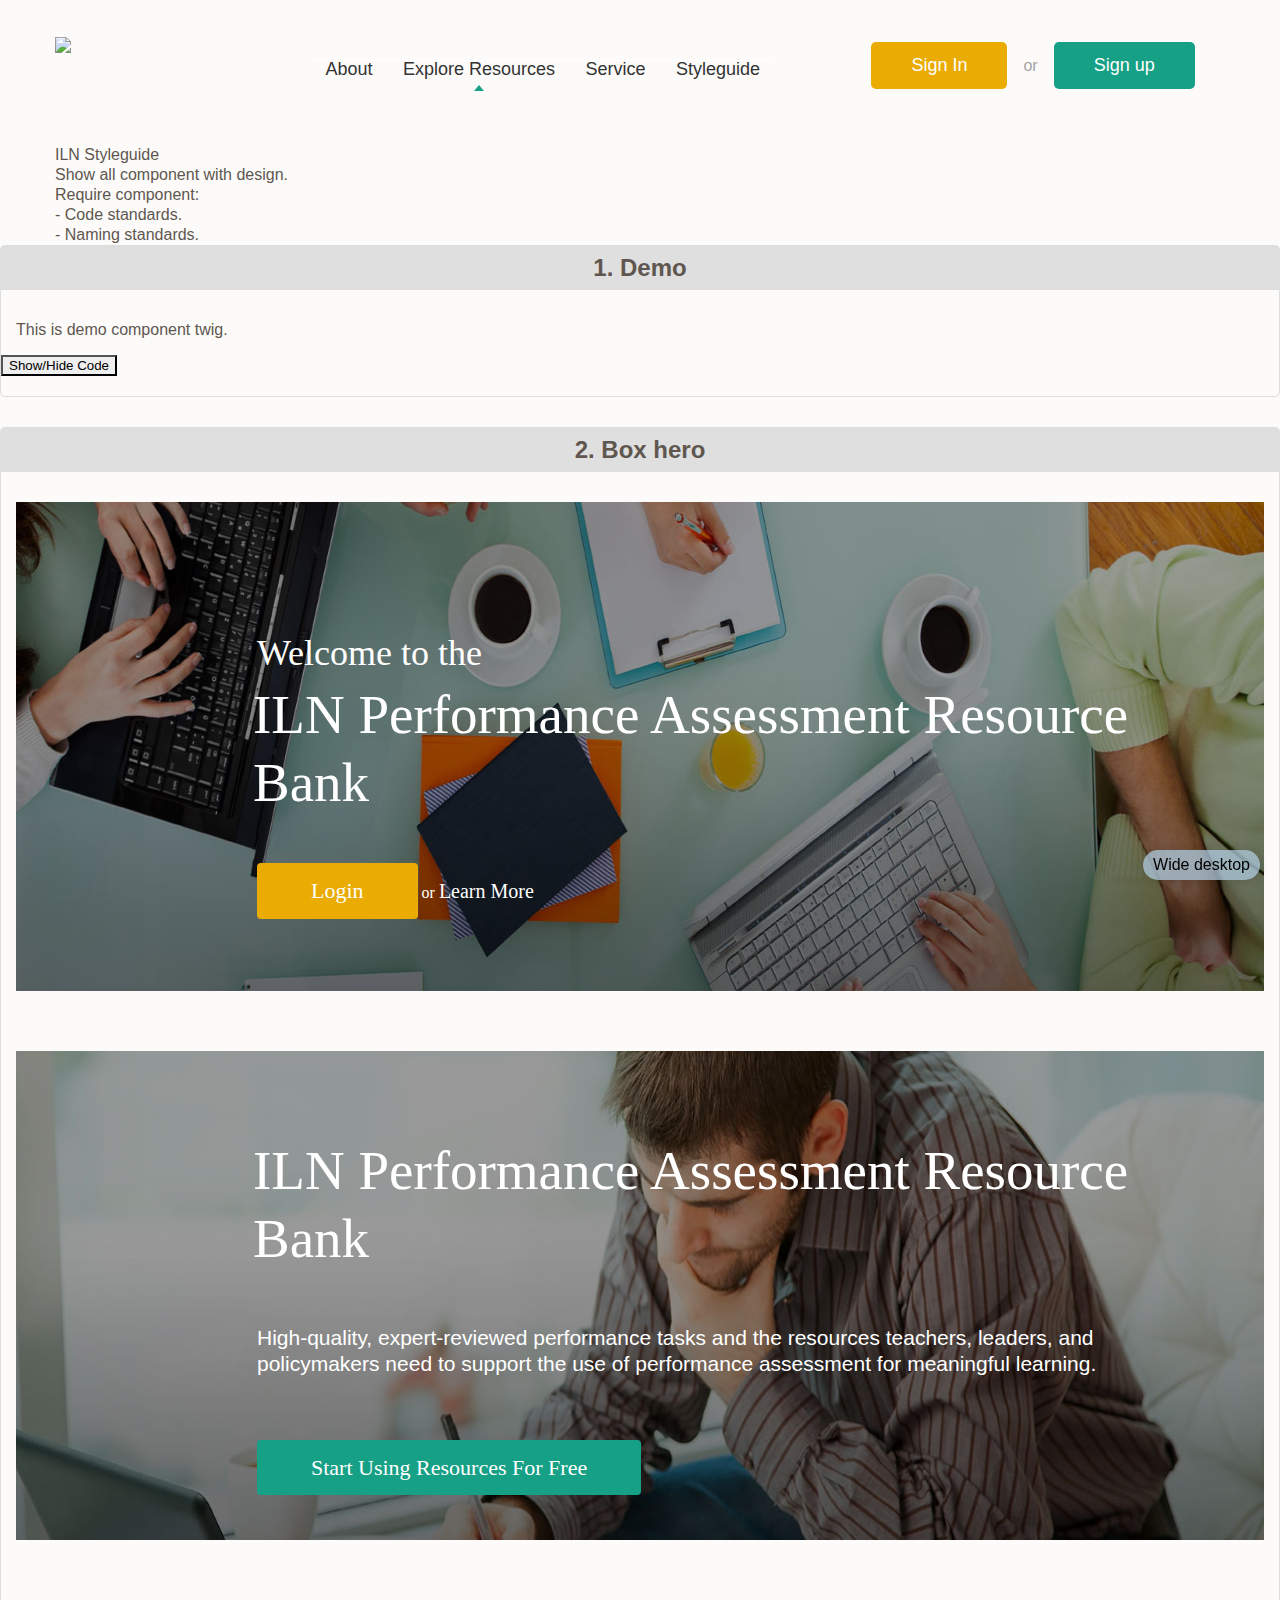
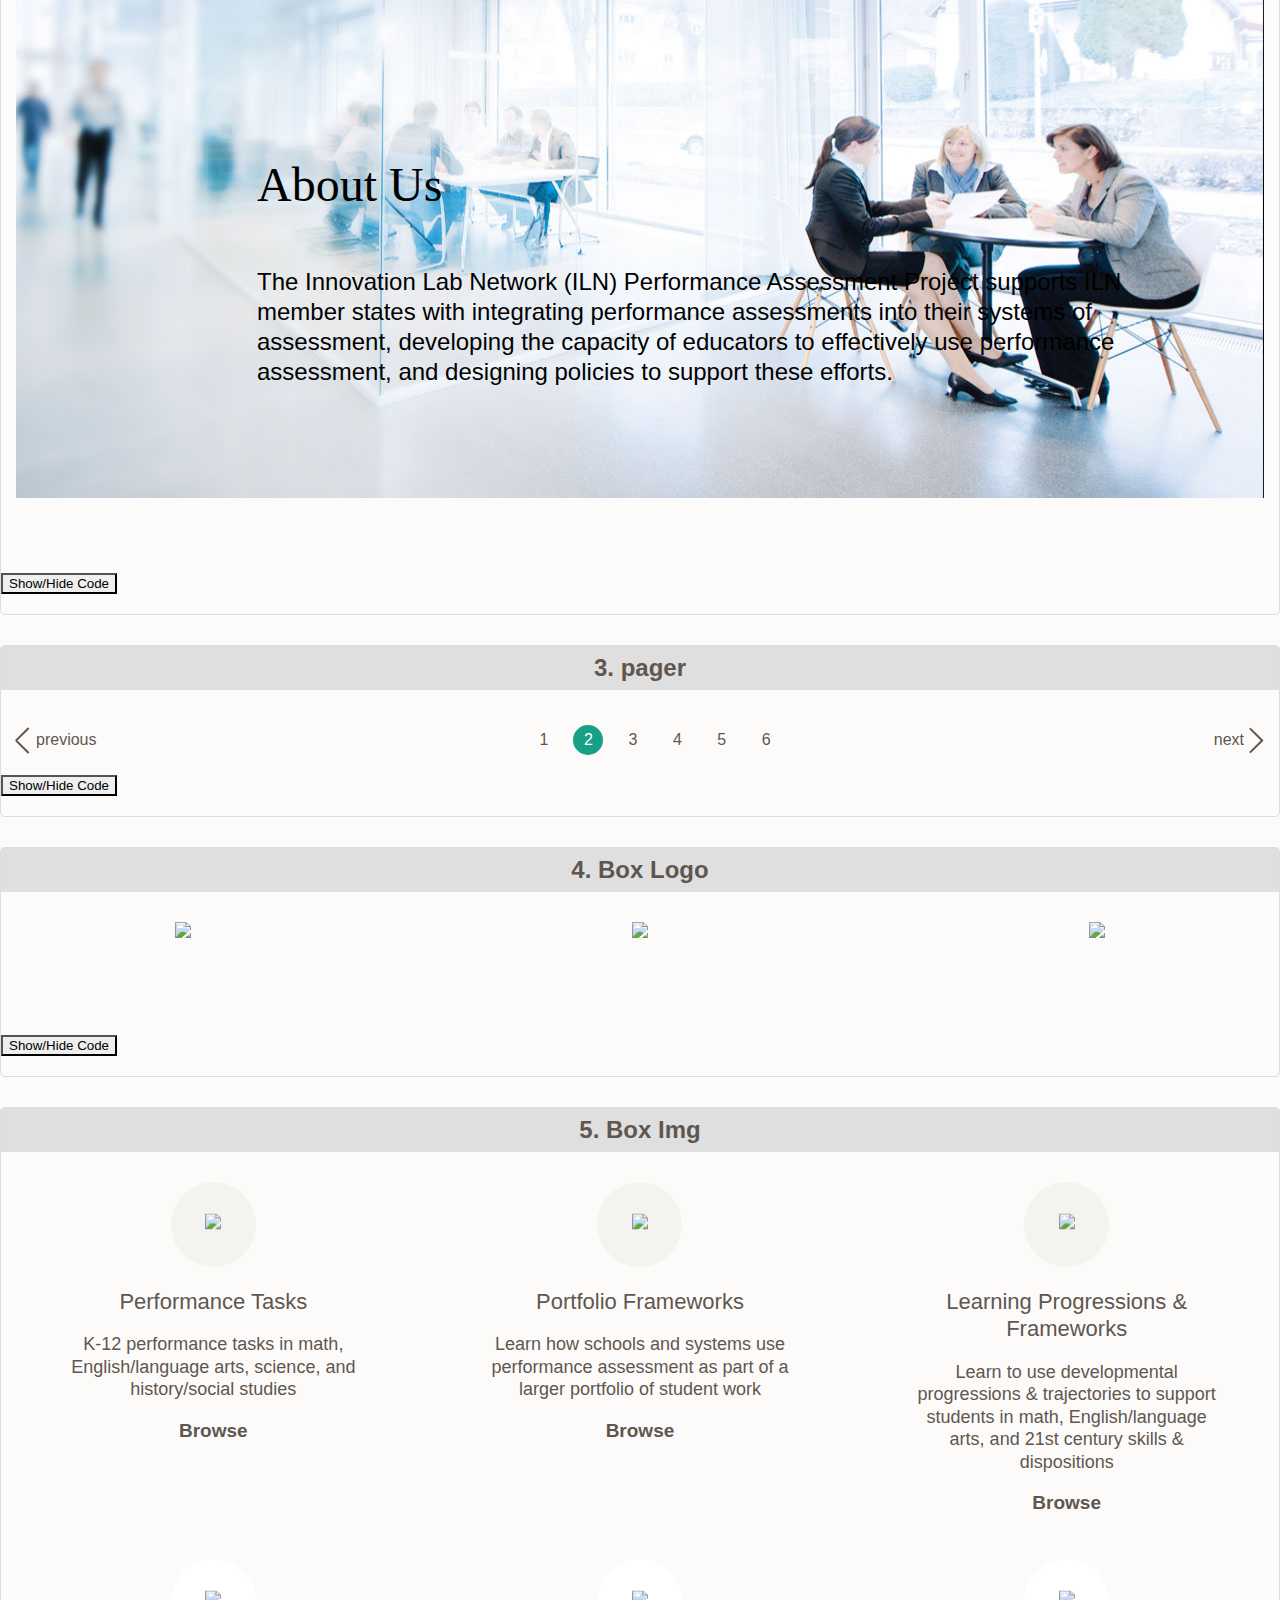
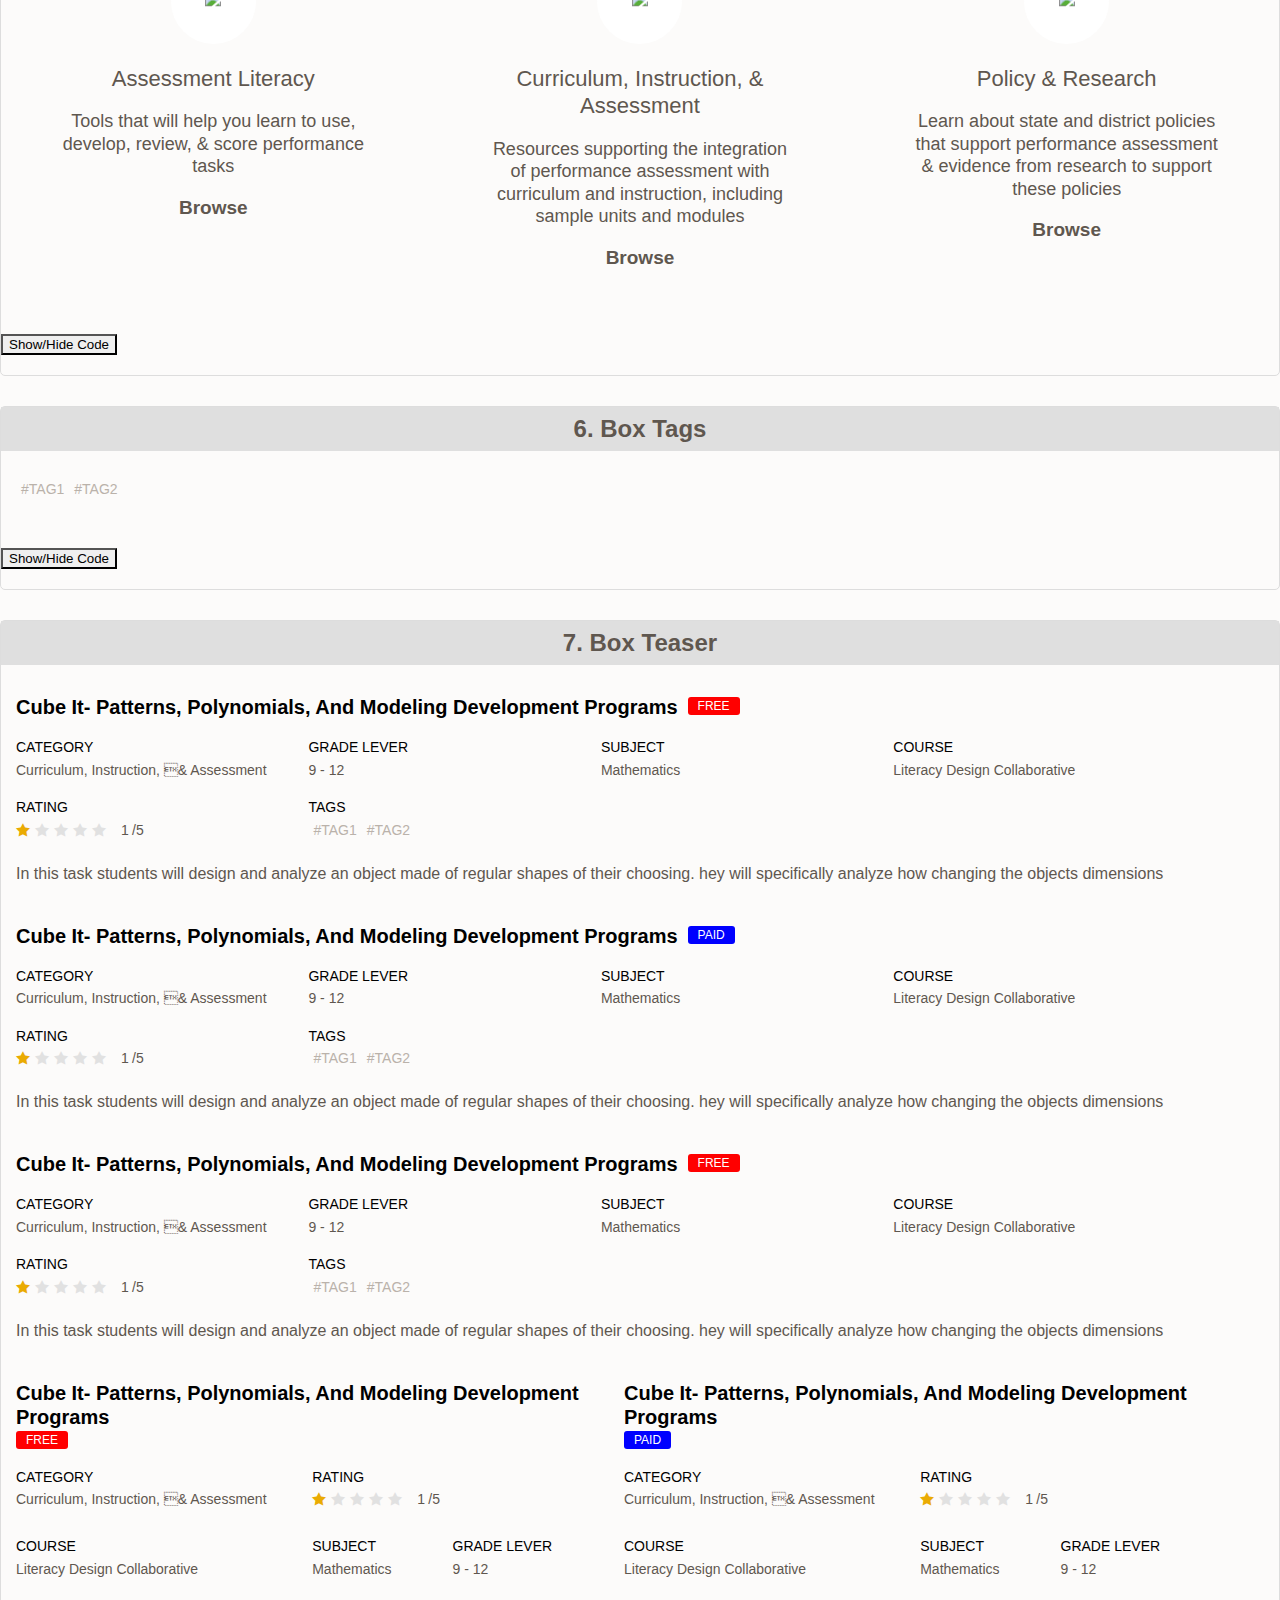
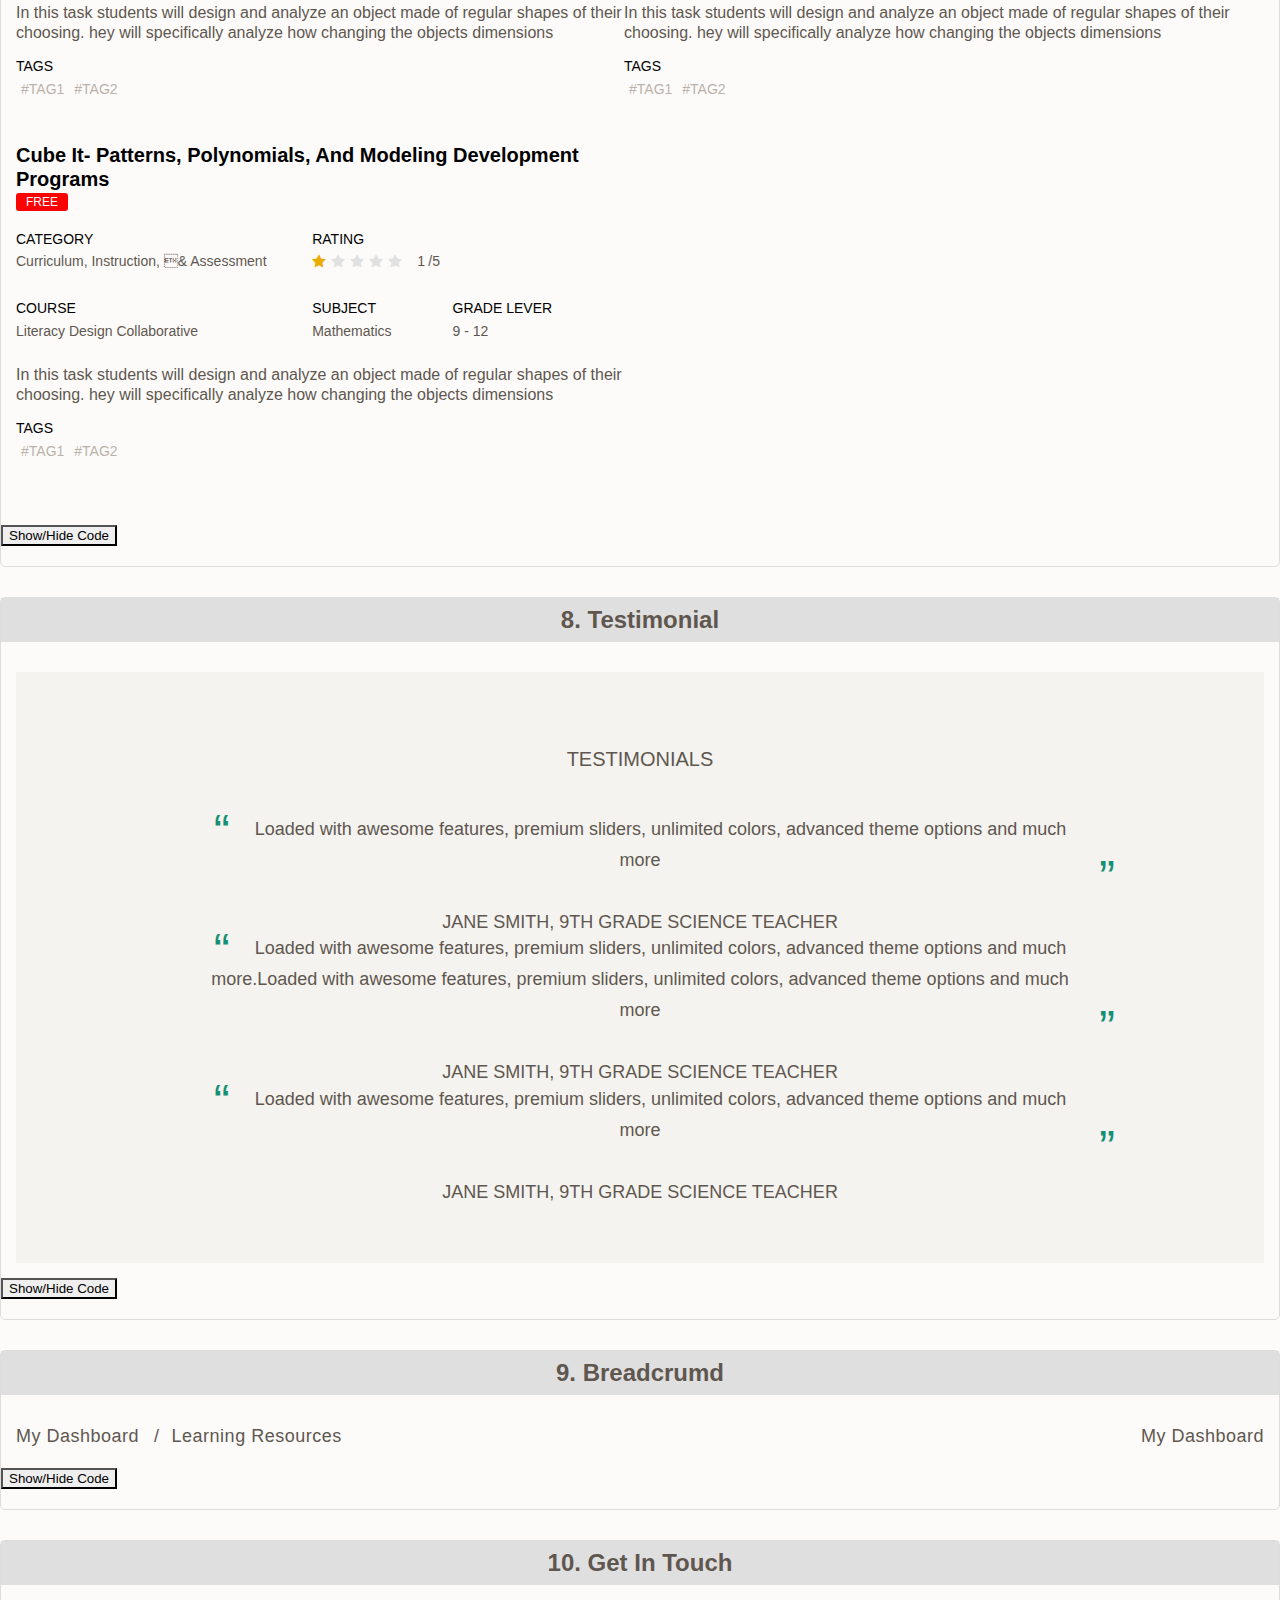
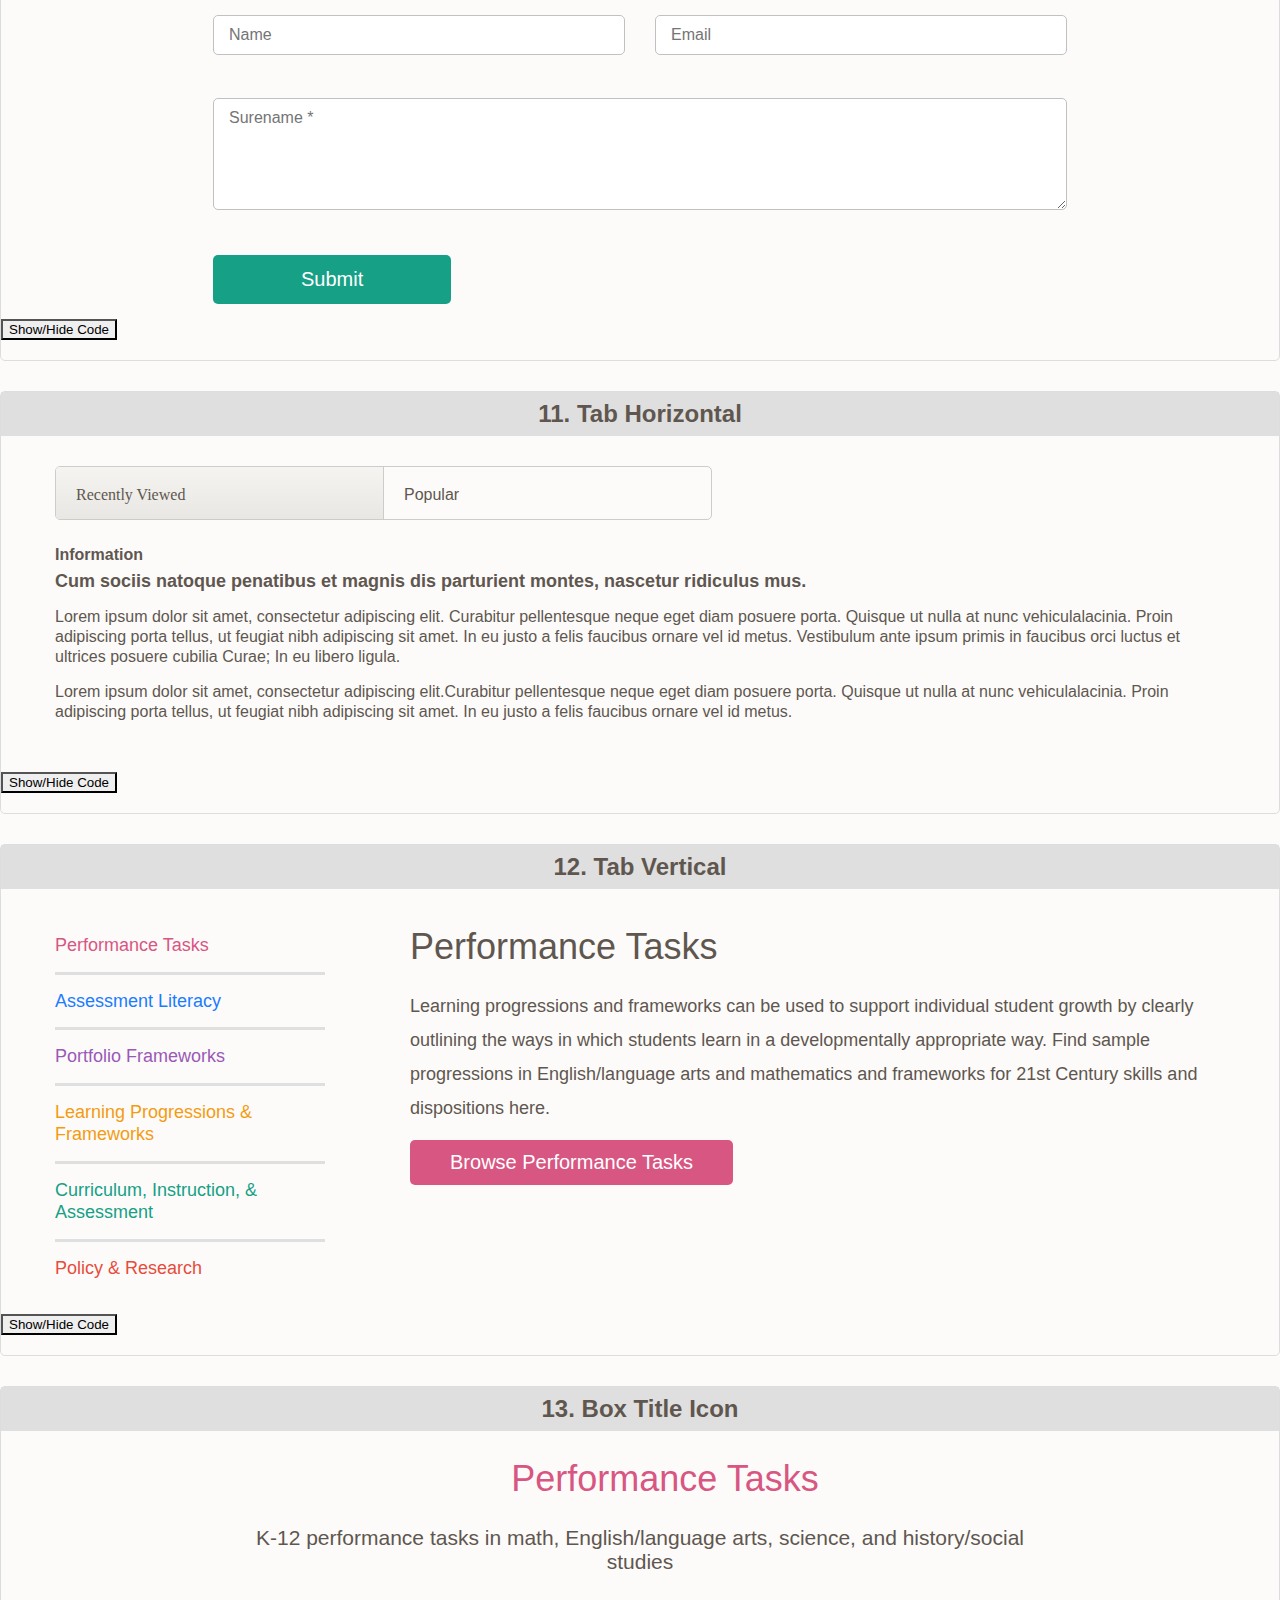
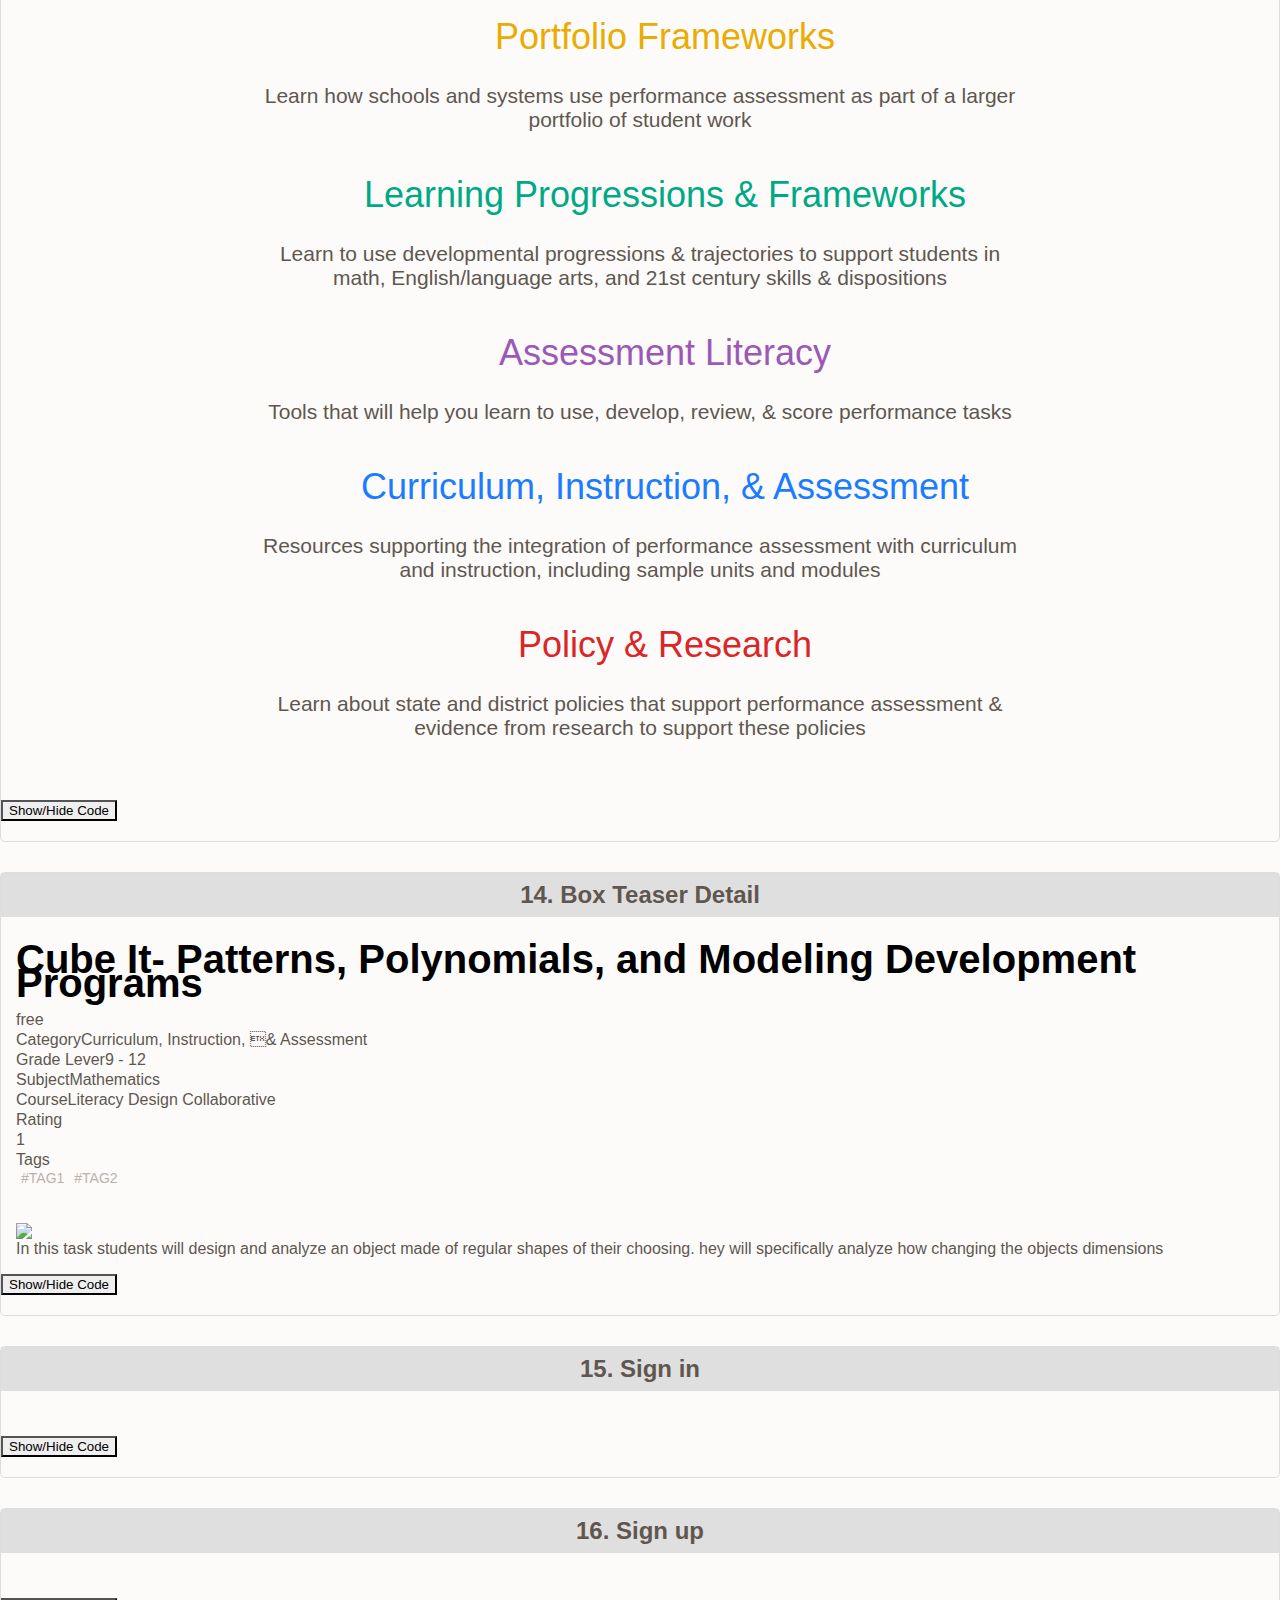
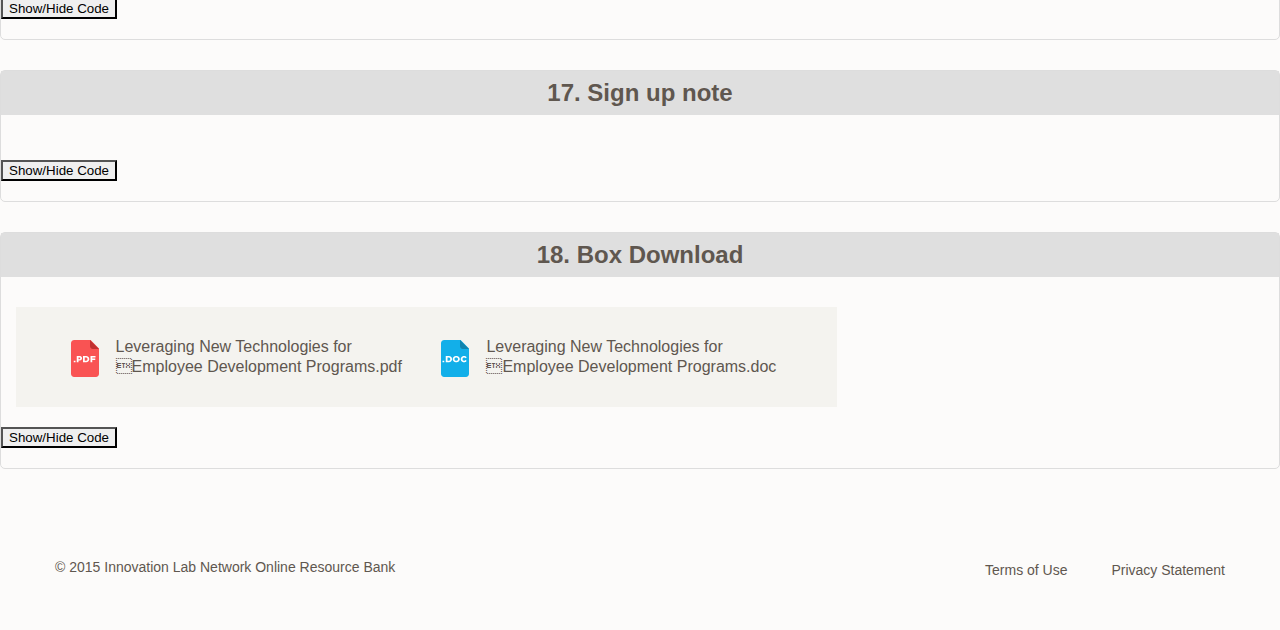
==== commit f31c02bc: "18-pager commit finished" ====
--- a/index.html
+++ b/index.html
@@ -413,8 +413,61 @@
             <button class="hide-code">Hide Code</button>
           </div>
         </div>
+        <div class="component--item" id="pager">
+          <h2 class="component--title">3. pager</h2>
+          <div class="component--demo">
+            <div class="item-list text-center">
+              <ul class="pager pagination first">
+                <li class="prev"><a href="#" title="Go to previous page">previous</a>
+                </li>
+                <li class="pager-item"><a href="#">1</a>
+                </li>
+                <li class="pager-item active"><a href="#" title="Go to page 2">2</a>
+                </li>
+                <li class="pager-item"><a href="#" title="Go to page 3">3</a>
+                </li>
+                <li class="pager-item"><a href="#" title="Go to page 4">4</a>
+                </li>
+                <li class="pager-item"><a href="#" title="Go to page 5">5</a>
+                </li>
+                <li class="pager-item"><a href="#" title="Go to page 5">6</a>
+                </li>
+                <li class="next last"><a href="#" title="Go to next page">next</a>
+                </li>
+              </ul>
+            </div>
+          </div>
+          <button class="show-code">Show/Hide Code</button>
+          <div class="component--source element-invisible">
+            <div class="component--html">
+              <h2 class="component--source--title">Markup</h2>
+              <pre class="brush: php"><div class="item-list text-center">
+  <ul class="pager pagination first">
+    <li class="prev"><a href="#" title="Go to previous page">previous</a>
+    </li>
+    <li class="pager-item"><a href="#">1</a>
+    </li>
+    <li class="pager-item active"><a href="#" title="Go to page 2">2</a>
+    </li>
+    <li class="pager-item"><a href="#" title="Go to page 3">3</a>
+    </li>
+    <li class="pager-item"><a href="#" title="Go to page 4">4</a>
+    </li>
+    <li class="pager-item"><a href="#" title="Go to page 5">5</a>
+    </li>
+    <li class="pager-item"><a href="#" title="Go to page 5">6</a>
+    </li>
+    <li class="next last"><a href="#" title="Go to next page">next</a>
+    </li>
+  </ul>
+</div>
+</pre>
+            </div>
+            <button class="hide-code">Hide Code</button>
+          </div>
+        </div>
         <div class="component--item" id="box-logo">
-          <h2 class="component--title">3. Box Logo</h2>
+          <h2 class="component--title">4. Box Logo</h2>
           <div class="component--demo">
             <div class="container">
               <div class="box-logo">
@@ -465,7 +518,7 @@
           </div>
         </div>
         <div class="component--item" id="box_img">
-          <h2 class="component--title">4. Box Img</h2>
+          <h2 class="component--title">5. Box Img</h2>
           <div class="component--demo">
             <div class="box-img ">
               <div class="box-img__image">
@@ -586,7 +639,7 @@
           </div>
         </div>
         <div class="component--item" id="box-tags">
-          <h2 class="component--title">5. Box Tags</h2>
+          <h2 class="component--title">6. Box Tags</h2>
           <div class="component--demo">
             <ul class="box-tag">
               <li class="box-tag_item">
@@ -617,7 +670,7 @@
           </div>
         </div>
         <div class="component--item" id="box-teaser">
-          <h2 class="component--title">6. Box Teaser</h2>
+          <h2 class="component--title">7. Box Teaser</h2>
           <div class="component--demo">
             <div class="box-teaser box-teaser--full">
               <div class="box-teaser__grid">
@@ -1146,7 +1199,7 @@
           </div>
         </div>
         <div class="component--item" id="testimonial">
-          <h2 class="component--title">7. Testimonial</h2>
+          <h2 class="component--title">8. Testimonial</h2>
           <div class="component--demo">
             <div class="testimonial-wrapper">
               <h2 class="testimonial__title pane-title">TESTIMONIALS</h2>
@@ -1217,7 +1270,7 @@
           </div>
         </div>
         <div class="component--item" id="breadcrumd">
-          <h2 class="component--title">8. Breadcrumd</h2>
+          <h2 class="component--title">9. Breadcrumd</h2>
           <div class="component--demo">
             <div class="breadcrumd">
               <ul class="breadcrumd-left">
@@ -1250,7 +1303,7 @@
           </div>
         </div>
         <div class="component--item" id="get-in-touch">
-          <h2 class="component--title">9. Get In Touch</h2>
+          <h2 class="component--title">10. Get In Touch</h2>
           <div class="component--demo">
             <div class="get-in-touch">
               <div id="webform-component-name" class="form-item webform-component webform-component-textfield">
@@ -1311,7 +1364,7 @@
           </div>
         </div>
         <div class="component--item" id="tab-horizontal">
-          <h2 class="component--title">10. Tab Horizontal</h2>
+          <h2 class="component--title">11. Tab Horizontal</h2>
           <div class="component--demo">
             <div class="horizontal-tabs container clearfix">
               <ul class="horizontal-tabs-list">
@@ -1410,7 +1463,7 @@
           </div>
         </div>
         <div class="component--item" id="tab-vertical">
-          <h2 class="component--title">11. Tab Vertical</h2>
+          <h2 class="component--title">12. Tab Vertical</h2>
           <div class="component--demo">
             <div class="container">
               <div class="quicktabs-wrapper quicktabs-style-nostyle" id="quicktabs-tabs">
@@ -1649,7 +1702,7 @@
           </div>
         </div>
         <div class="component--item" id="box-title-icon">
-          <h2 class="component--title">12. Box Title Icon</h2>
+          <h2 class="component--title">13. Box Title Icon</h2>
           <div class="component--demo">
             <div class="container">
               <div class="box-title-icon">
@@ -1718,7 +1771,7 @@
           </div>
         </div>
         <div class="component--item" id="box-teaser-detail">
-          <h2 class="component--title">13. Box Teaser Detail</h2>
+          <h2 class="component--title">14. Box Teaser Detail</h2>
           <div class="component--demo">
             <div class="box-teaser box-teaser--detail">
               <div class="box-teaser__line-task">
@@ -1821,7 +1874,7 @@
           </div>
         </div>
         <div class="component--item" id="sign-in">
-          <h2 class="component--title">14. Sign in</h2>
+          <h2 class="component--title">15. Sign in</h2>
           <div class="component--demo">
             <div id="modalContent" class="modal-content-sign-in modal fade">
               <div class="ctools-modal-content modal-forms-modal-content">
@@ -1922,7 +1975,7 @@
           </div>
         </div>
         <div class="component--item" id="sign-up">
-          <h2 class="component--title">15. Sign up</h2>
+          <h2 class="component--title">16. Sign up</h2>
           <div class="component--demo">
             <div id="modalContent" class="modal-content-agree-sign-up modal fade">
               <div class="ctools-modal-content modal-forms-modal-content">
@@ -2202,7 +2255,7 @@
           </div>
         </div>
         <div class="component--item" id="sign-up-note">
-          <h2 class="component--title">16. Sign up note</h2>
+          <h2 class="component--title">17. Sign up note</h2>
           <div class="component--demo">
             <div id="modalContent" class="modal-content-sign-up modal fade">
               <div class="ctools-modal-content modal-forms-modal-content">
@@ -2255,7 +2308,7 @@
           </div>
         </div>
         <div class="component--item" id="box-download">
-          <h2 class="component--title">17. Box Download</h2>
+          <h2 class="component--title">18. Box Download</h2>
           <div class="component--demo">
             <div class="block-download">
               <div class="download_doc">
--- a/css/styles.css
+++ b/css/styles.css
@@ -2224,6 +2224,118 @@
   width: auto !important;
 }
 
+.pager {
+  display: inline-block;
+  height: auto;
+  text-align: center;
+  width: 100%;
+}
+.pager li.pager-item {
+  display: none;
+  float: none;
+}
+@media (min-width: 48em) {
+  .pager li.pager-item {
+    display: inline-block;
+  }
+}
+.pager li.pager-item.active a {
+  background-color: #16a085;
+  color: #fff;
+}
+.pager .prev {
+  float: left;
+  position: relative;
+  width: auto;
+}
+.pager .prev a {
+  padding-left: 0.9375rem;
+  position: relative;
+}
+.pager .prev a:before {
+  -moz-transform: rotate(45deg);
+  -ms-transform: rotate(45deg);
+  -webkit-transform: rotate(45deg);
+  transform: rotate(45deg);
+  border-left: 0.125rem solid #5f574f;
+  content: "";
+  height: 1.125rem;
+  left: 0;
+  position: absolute;
+  top: 0.0625rem;
+  width: 0.125rem;
+}
+.pager .prev a:after {
+  -moz-border-radius: 0;
+  -webkit-border-radius: 0;
+  border-radius: 0;
+  -moz-transform: rotate(-45deg);
+  -ms-transform: rotate(-45deg);
+  -webkit-transform: rotate(-45deg);
+  transform: rotate(-45deg);
+  border-left: 0.125rem solid #5f574f;
+  bottom: 0;
+  content: "";
+  height: 1.125rem;
+  left: 0;
+  position: absolute;
+  width: 0.125rem;
+}
+.pager .prev a:hover {
+  background-color: transparent;
+  color: #16a085;
+}
+.pager .prev a:hover:before,
+.pager .prev a:hover:after {
+  border-left-color: #16a085;
+}
+.pager .next {
+  float: right;
+  position: relative;
+  width: auto;
+}
+.pager .next a {
+  padding-right: 0.9375rem;
+  position: relative;
+}
+.pager .next a:before {
+  -moz-transform: rotate(-45deg);
+  -ms-transform: rotate(-45deg);
+  -webkit-transform: rotate(-45deg);
+  transform: rotate(-45deg);
+  border-left: 0.125rem solid #5f574f;
+  content: "";
+  height: 1.125rem;
+  position: absolute;
+  right: 0;
+  top: 0;
+  width: 0.125rem;
+}
+.pager .next a:after {
+  -moz-border-radius: 0;
+  -webkit-border-radius: 0;
+  border-radius: 0;
+  -moz-transform: rotate(45deg);
+  -ms-transform: rotate(45deg);
+  -webkit-transform: rotate(45deg);
+  transform: rotate(45deg);
+  border-left: 0.125rem solid #5f574f;
+  bottom: -0.0625rem;
+  content: "";
+  height: 1.125rem;
+  position: absolute;
+  right: 0;
+  width: 0.125rem;
+}
+.pager .next a:hover {
+  background-color: transparent;
+  color: #16a085;
+}
+.pager .next a:hover:before,
+.pager .next a:hover:after {
+  border-left-color: #16a085;
+}
+
 .horizontal-tabs .tab-horizontal-mobile {
   -moz-border-radius: 5px;
   -webkit-border-radius: 5px;
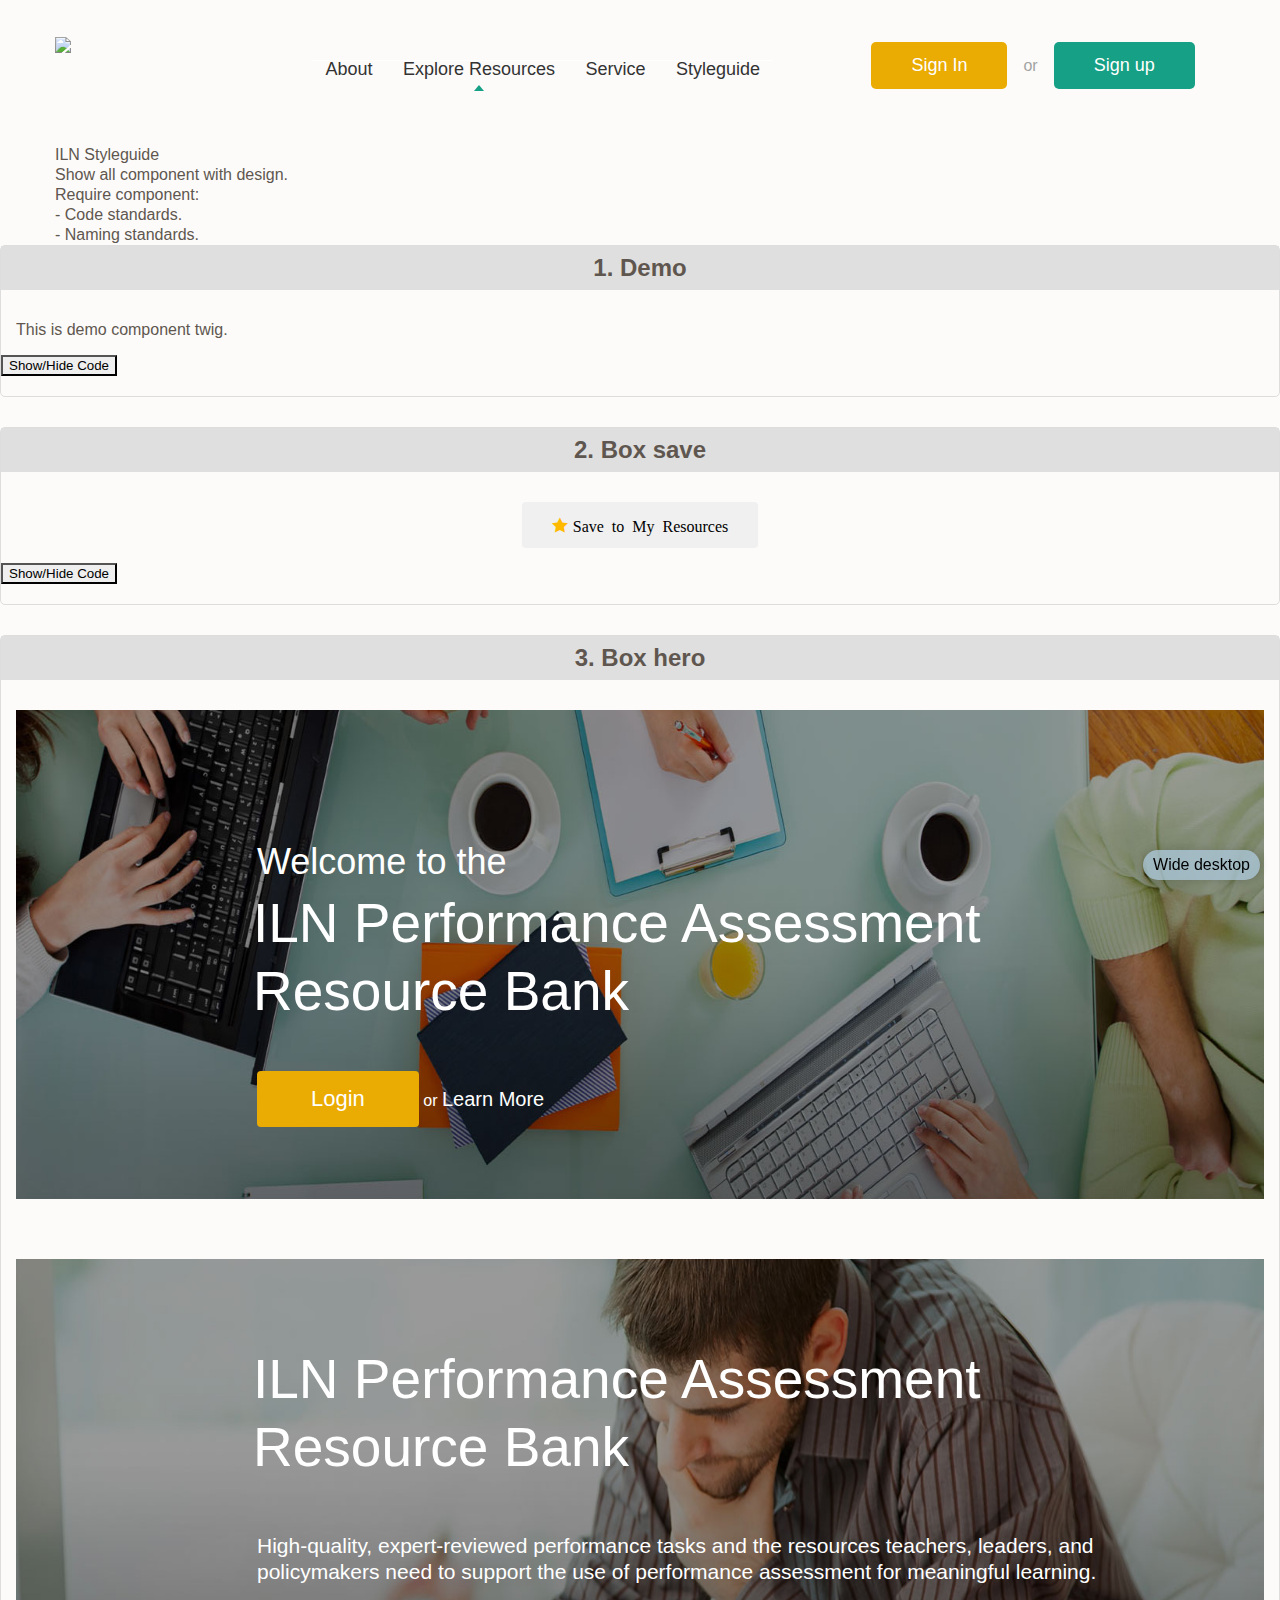
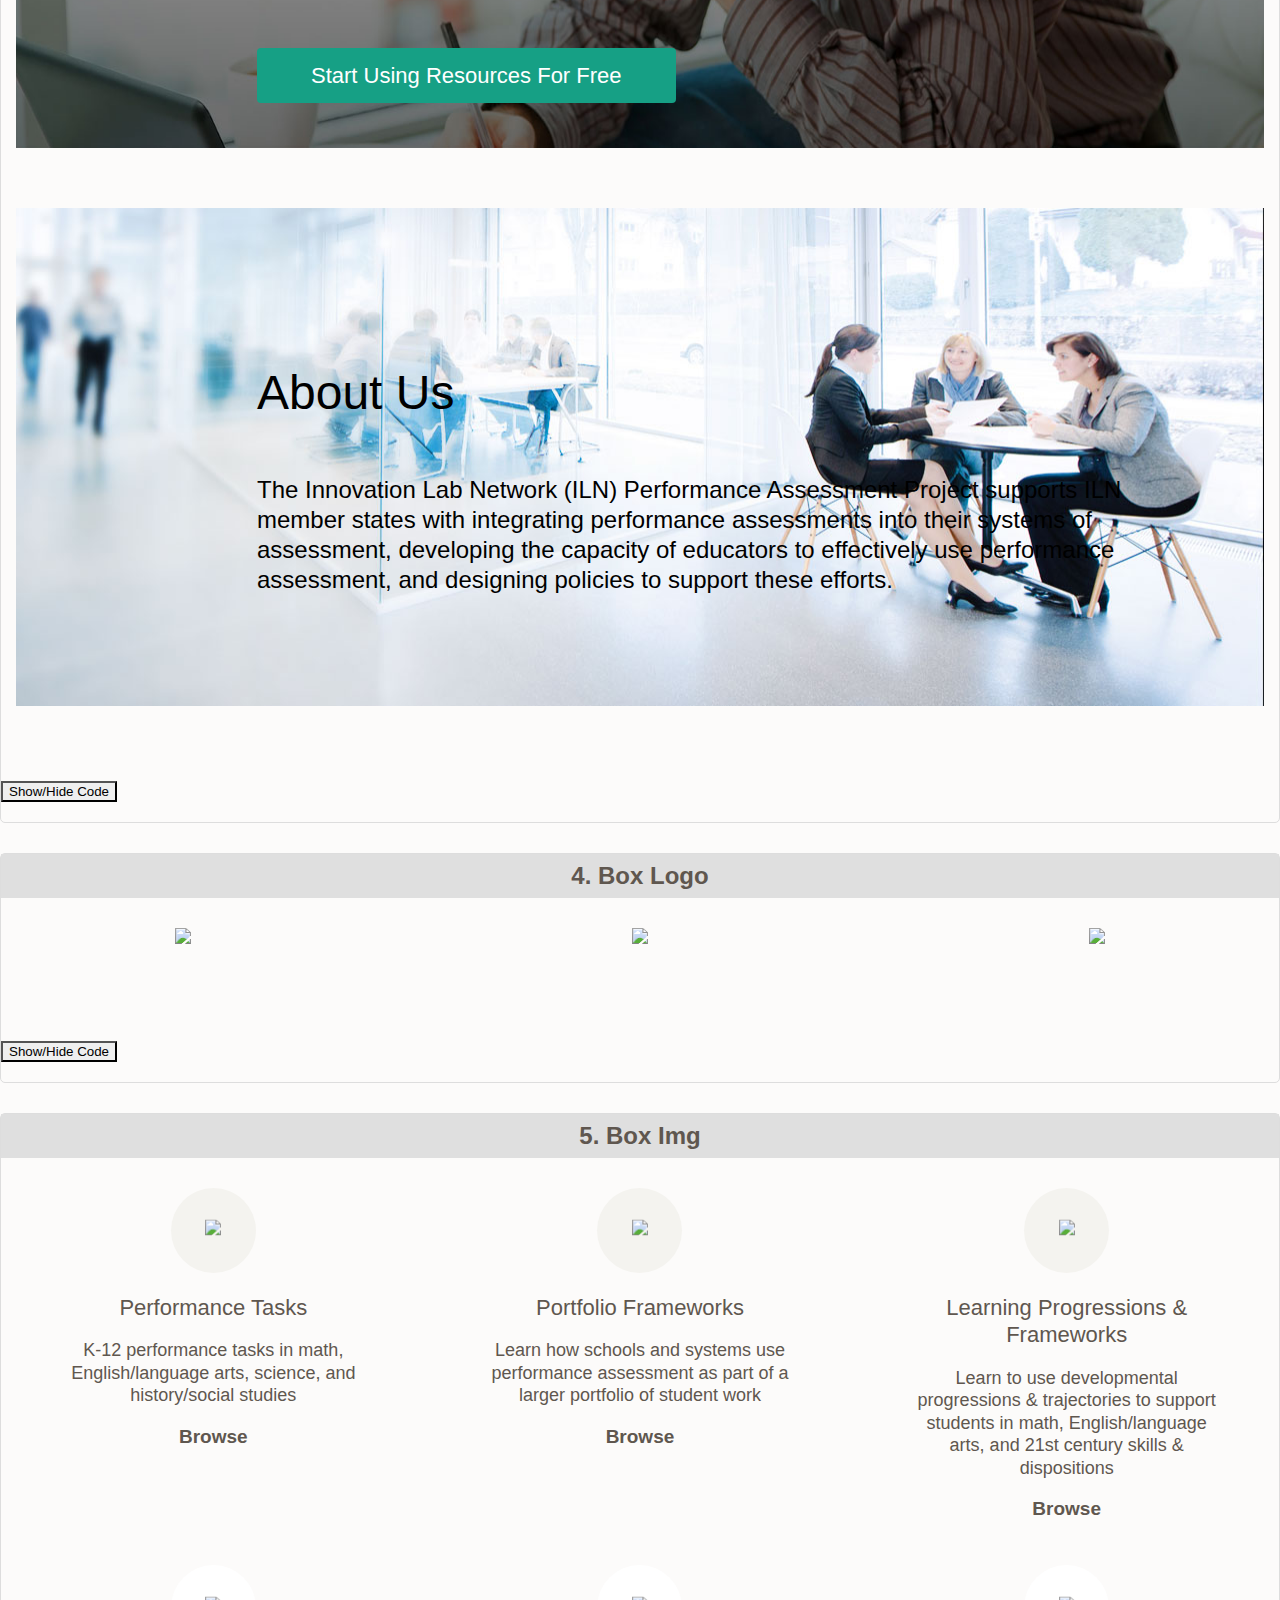
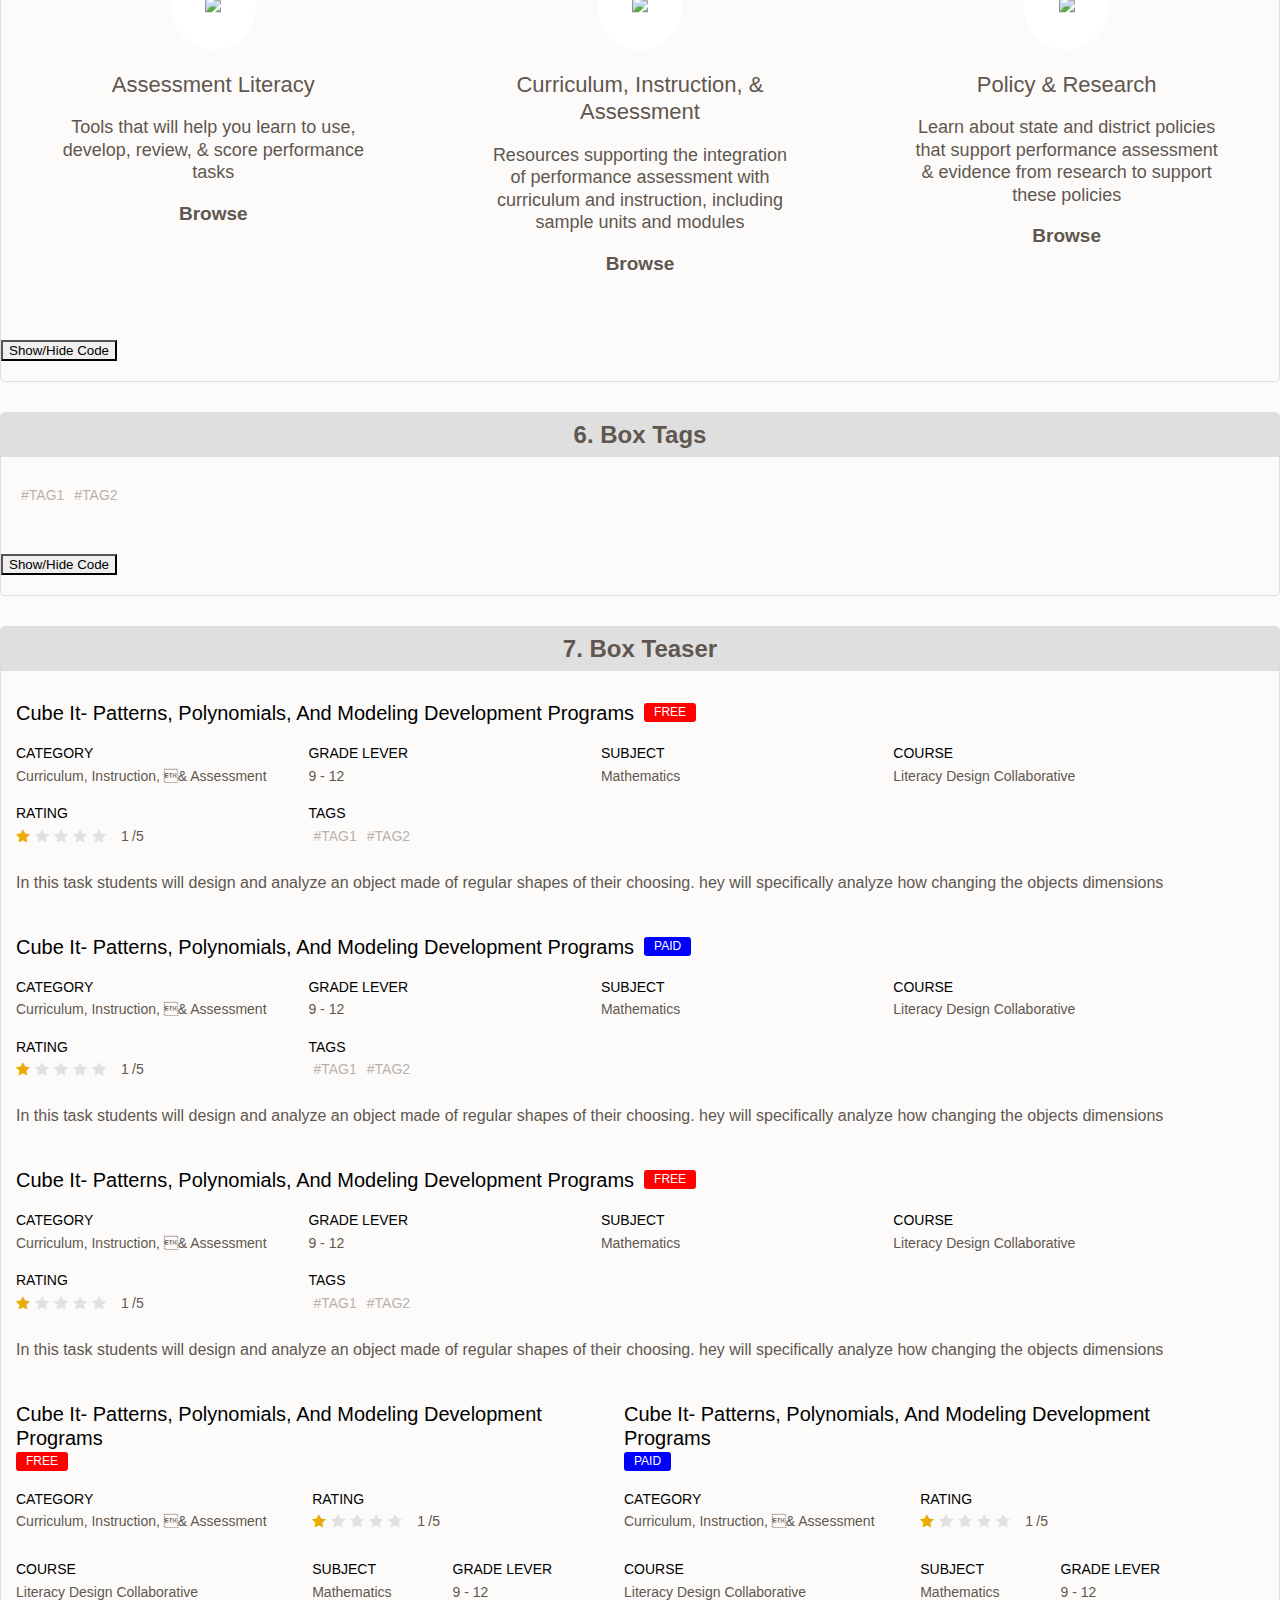
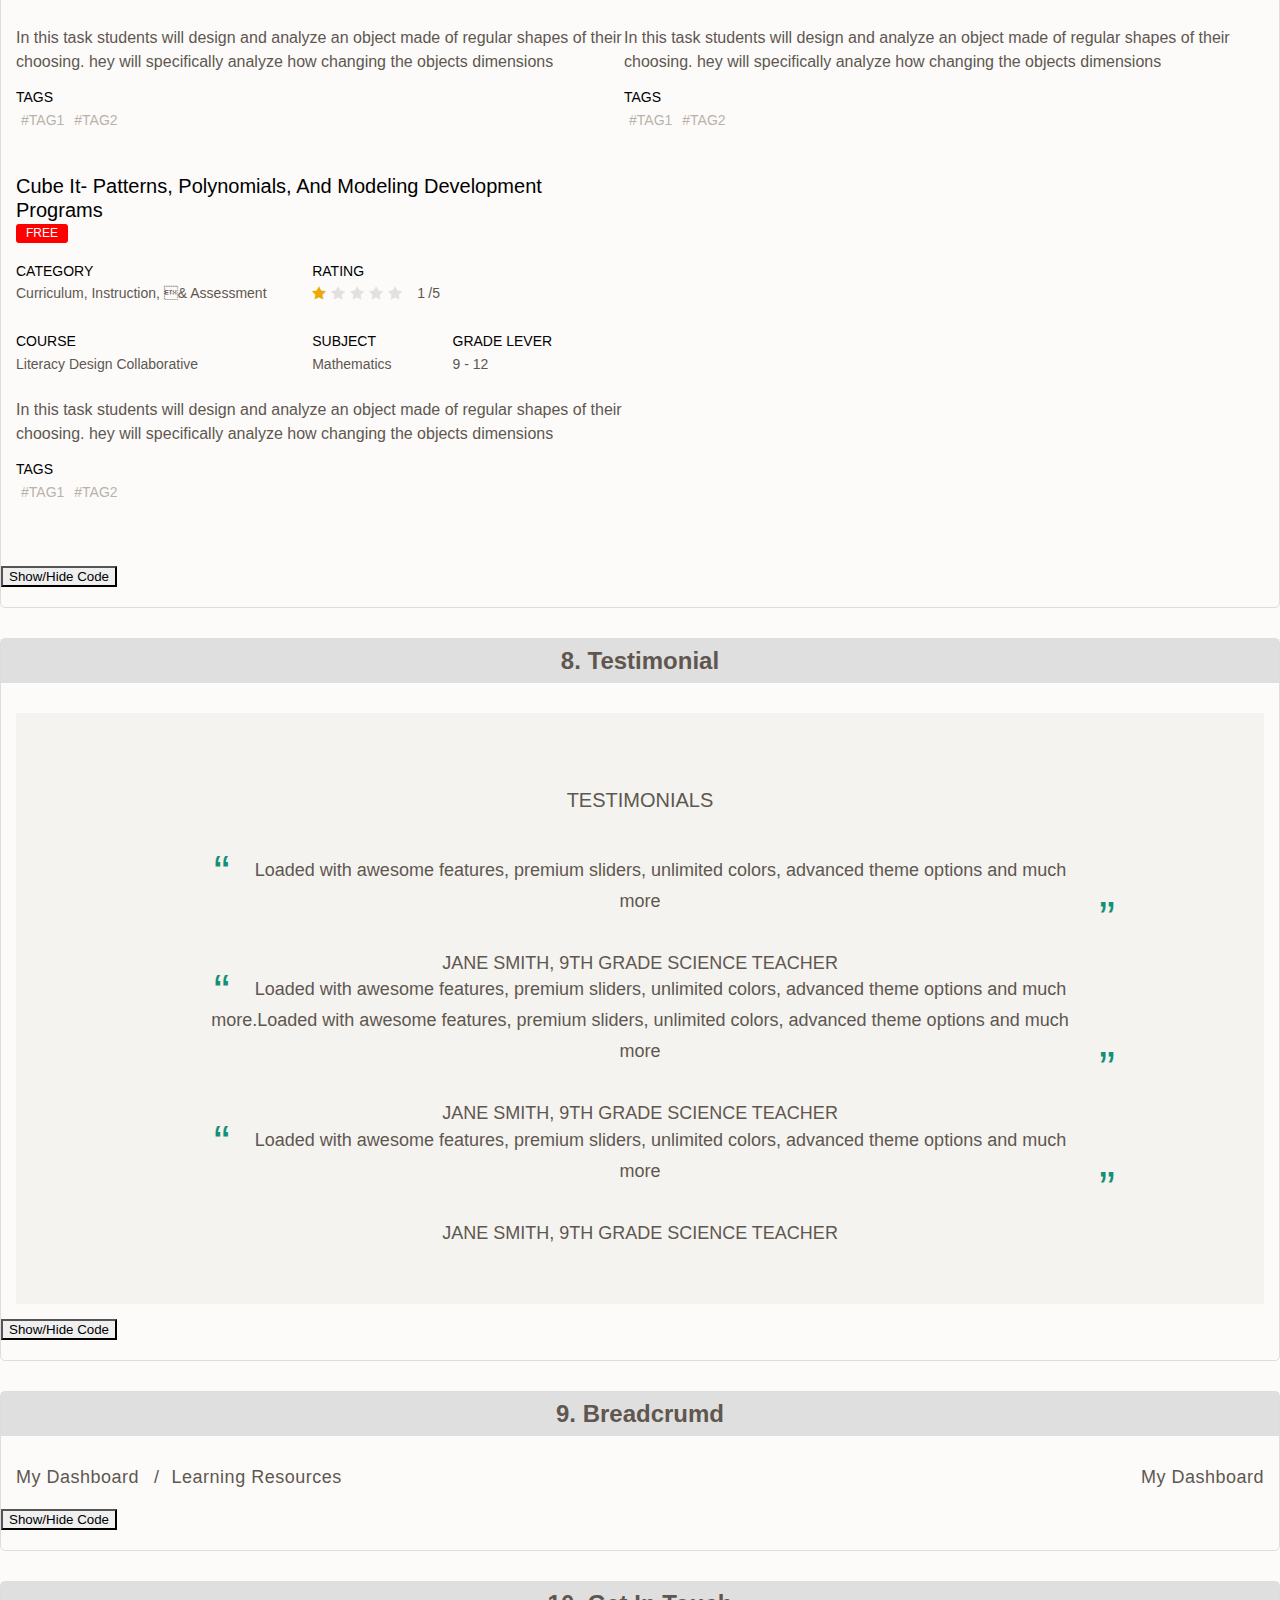
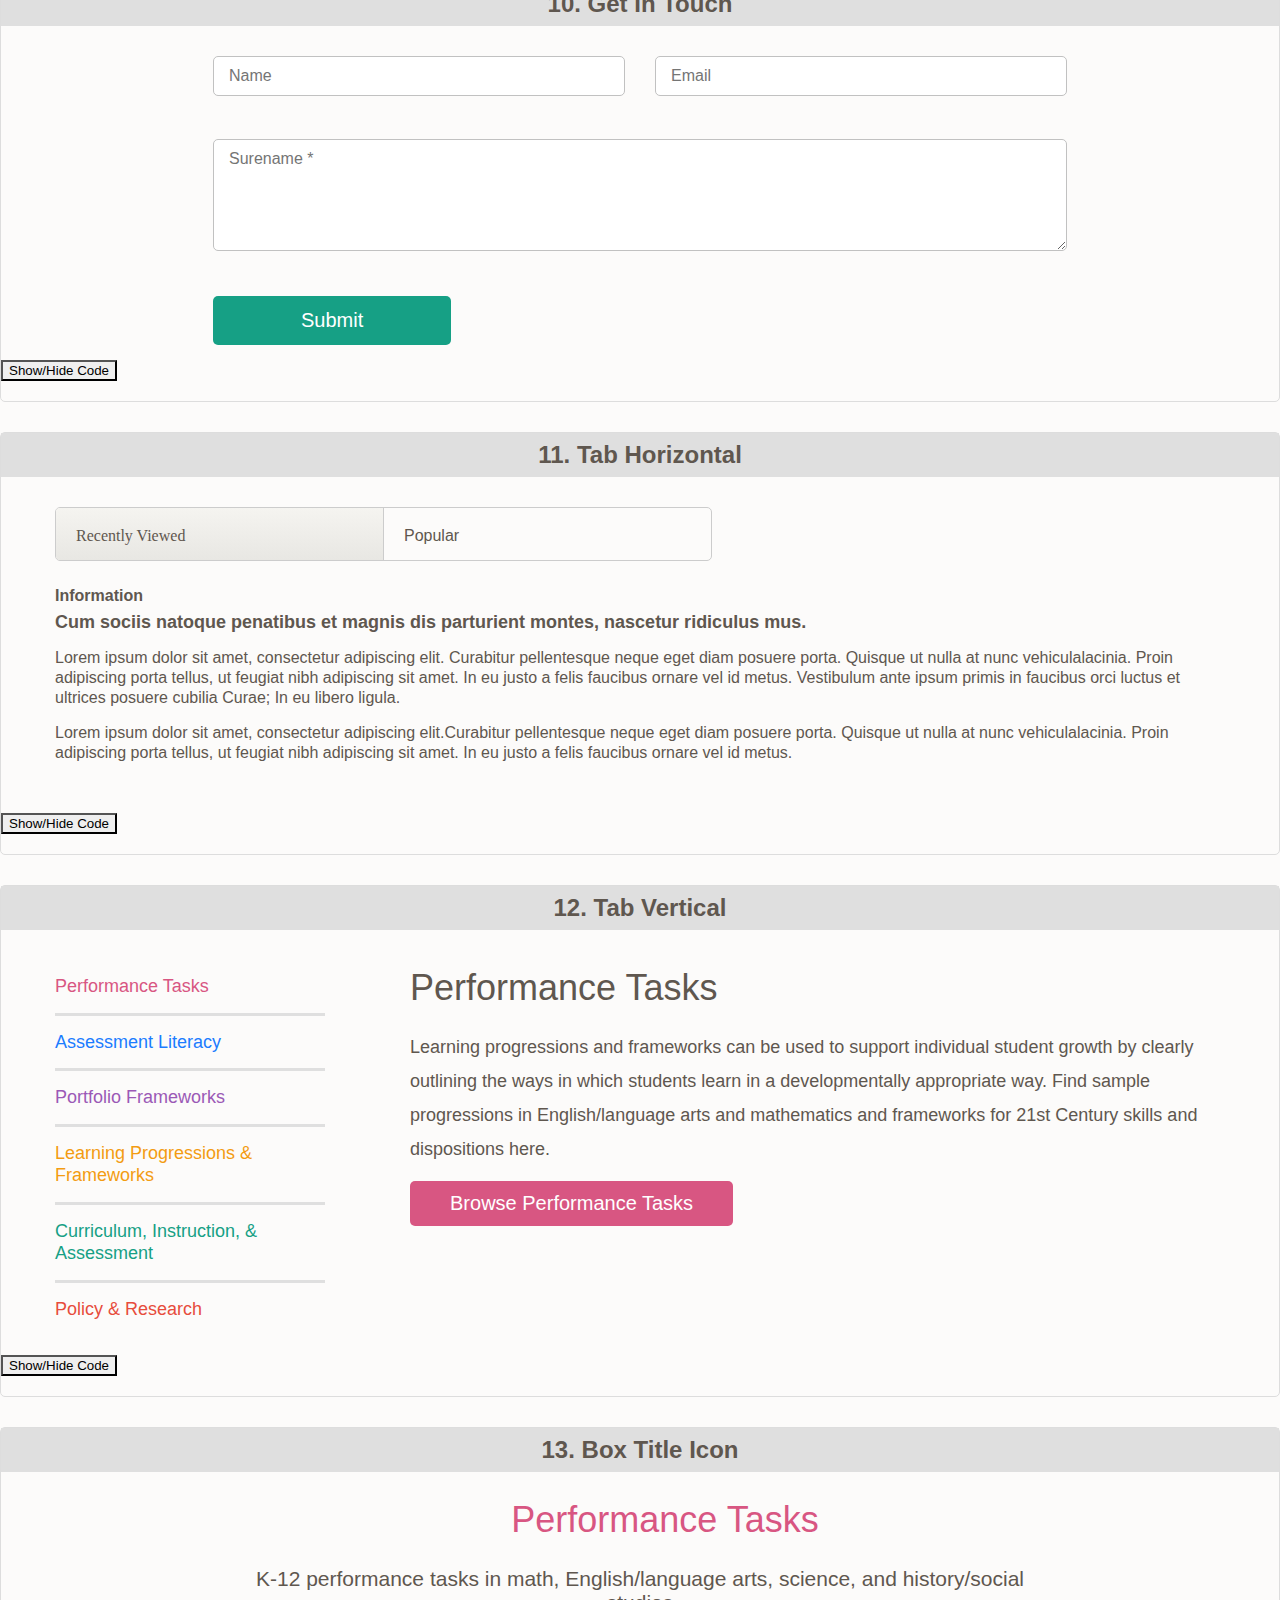
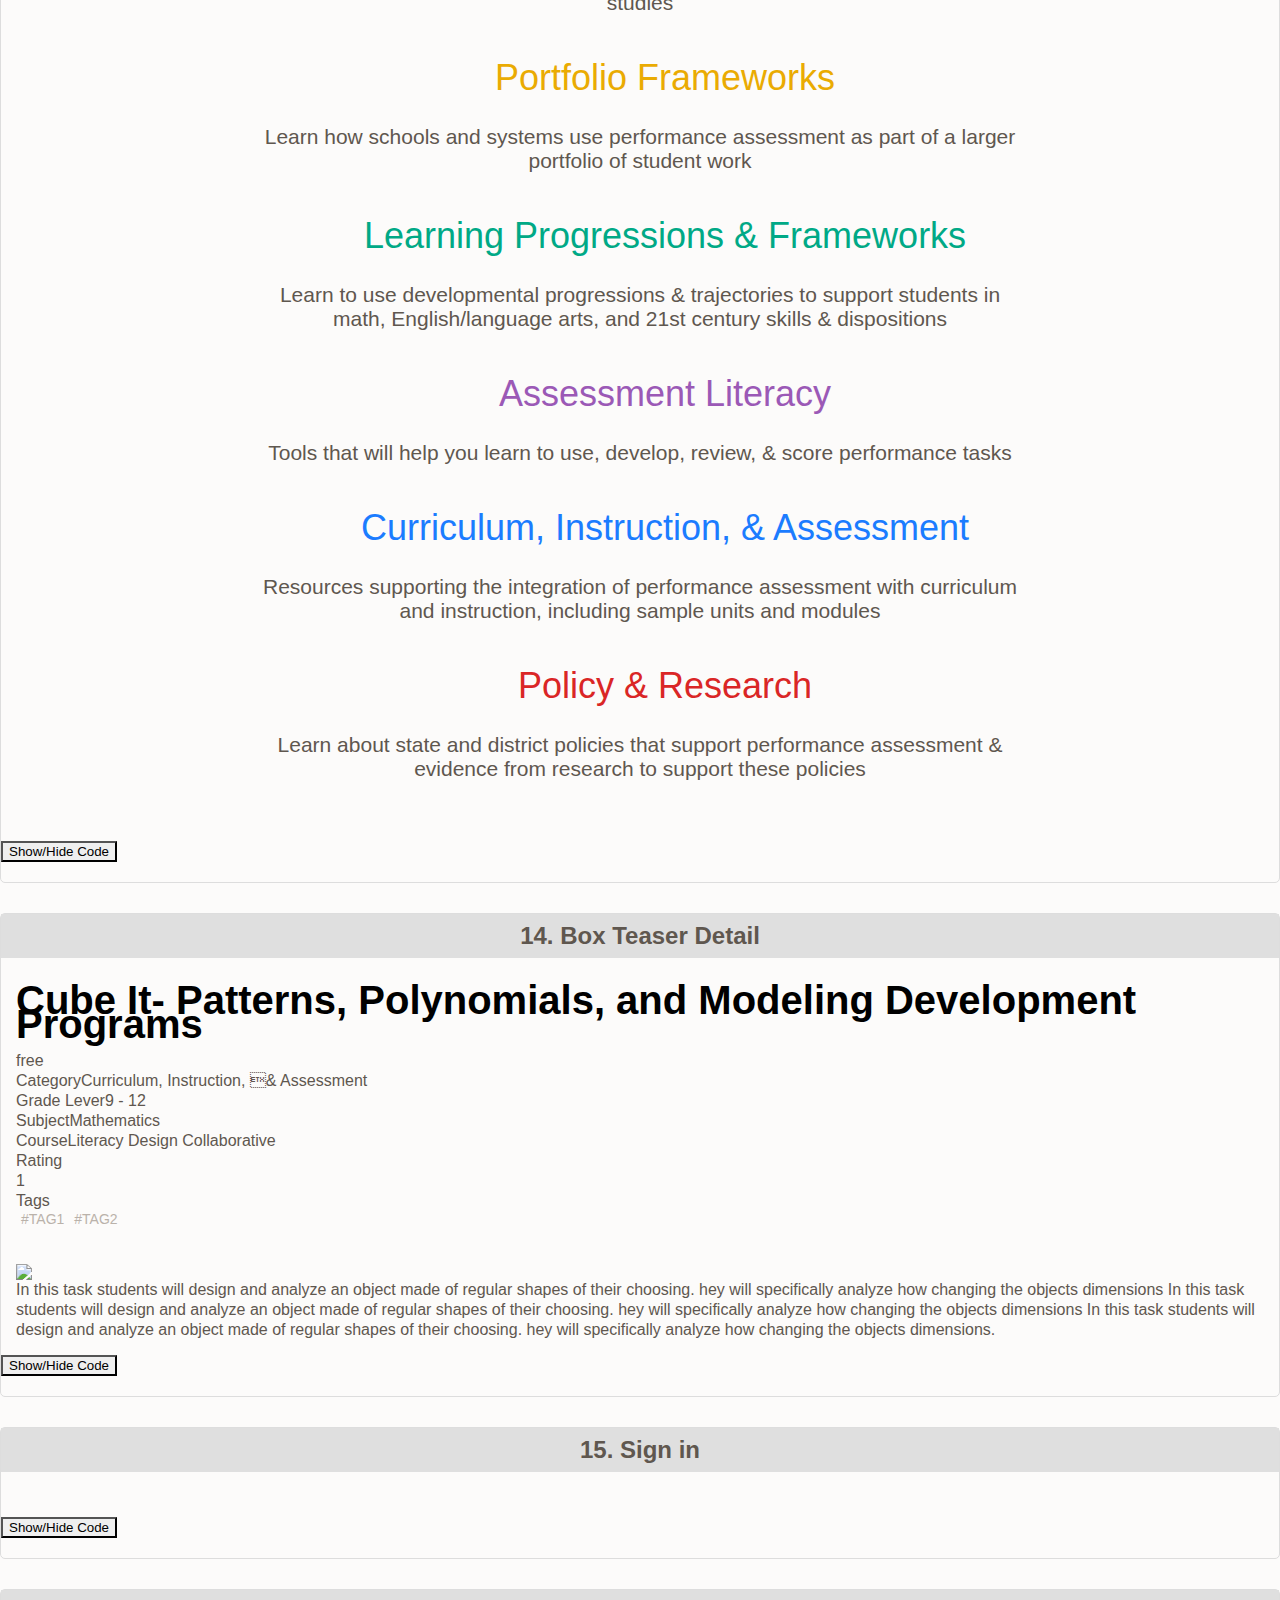
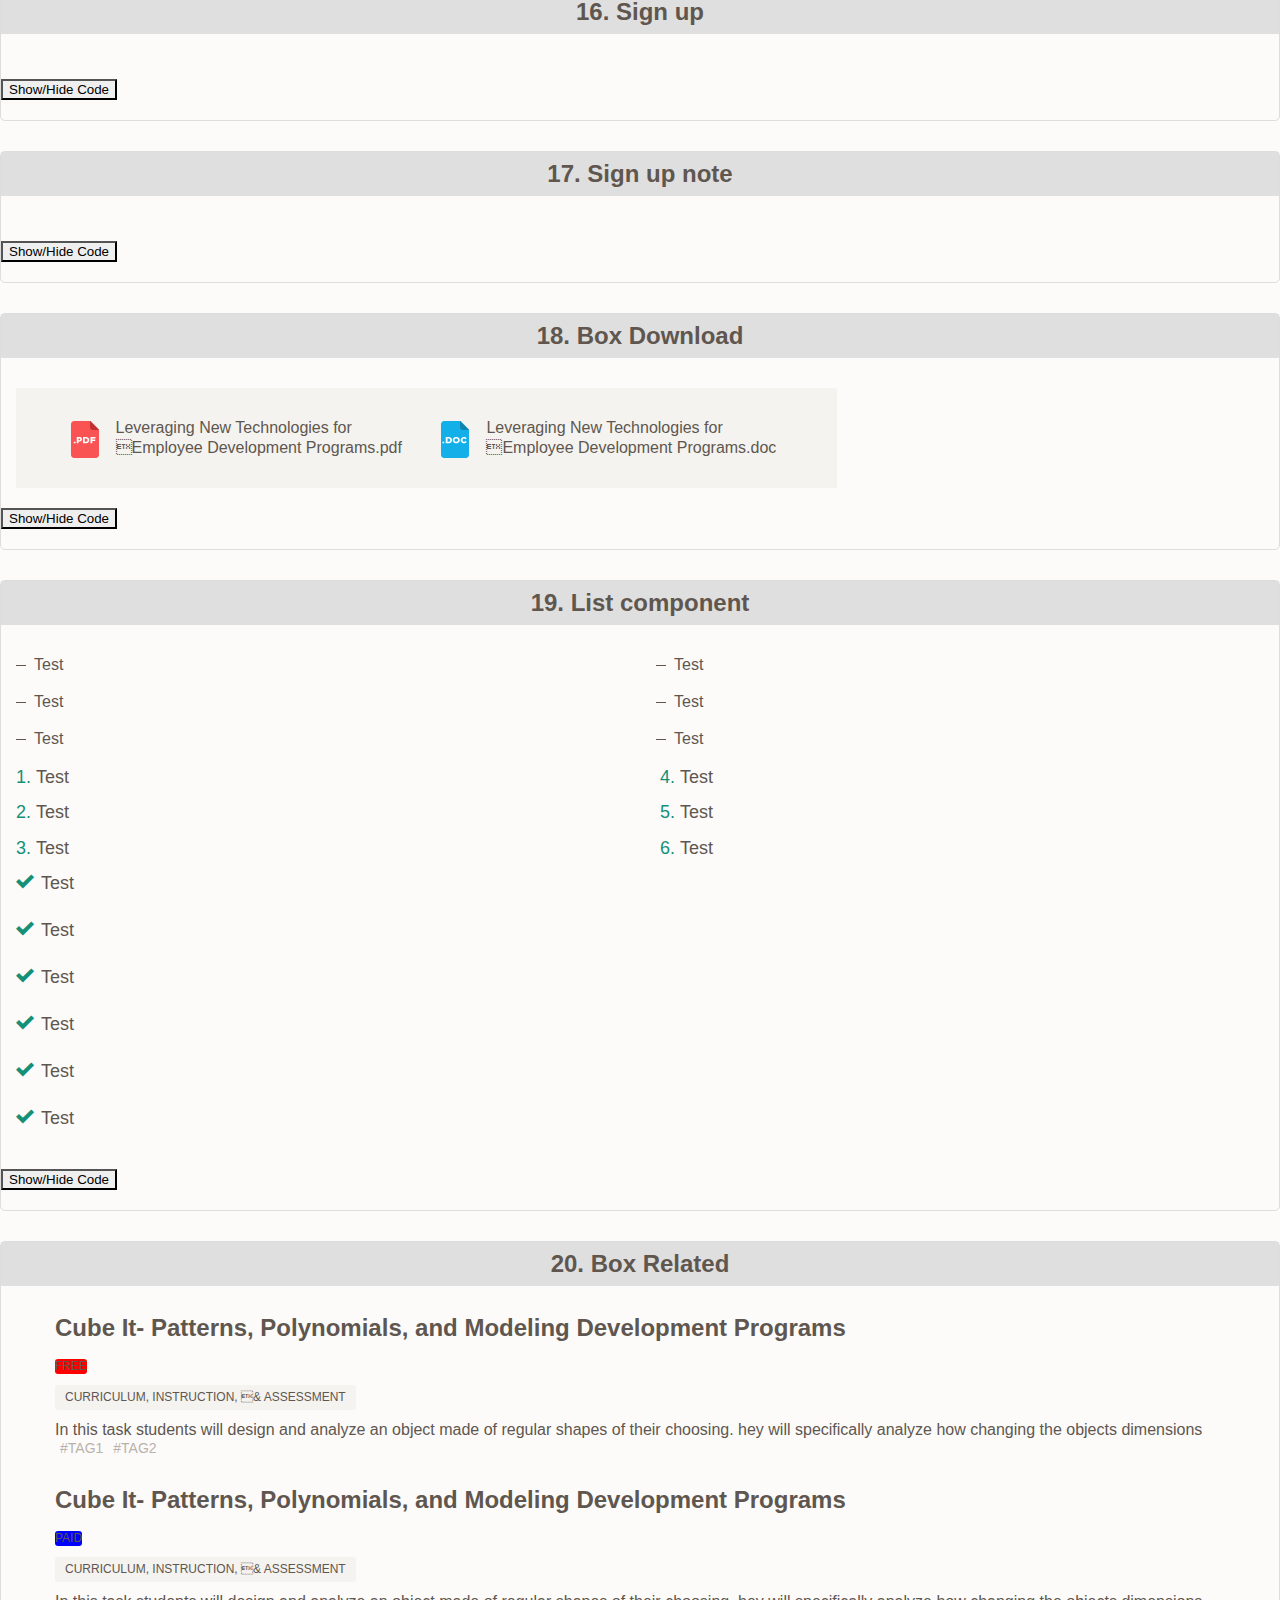
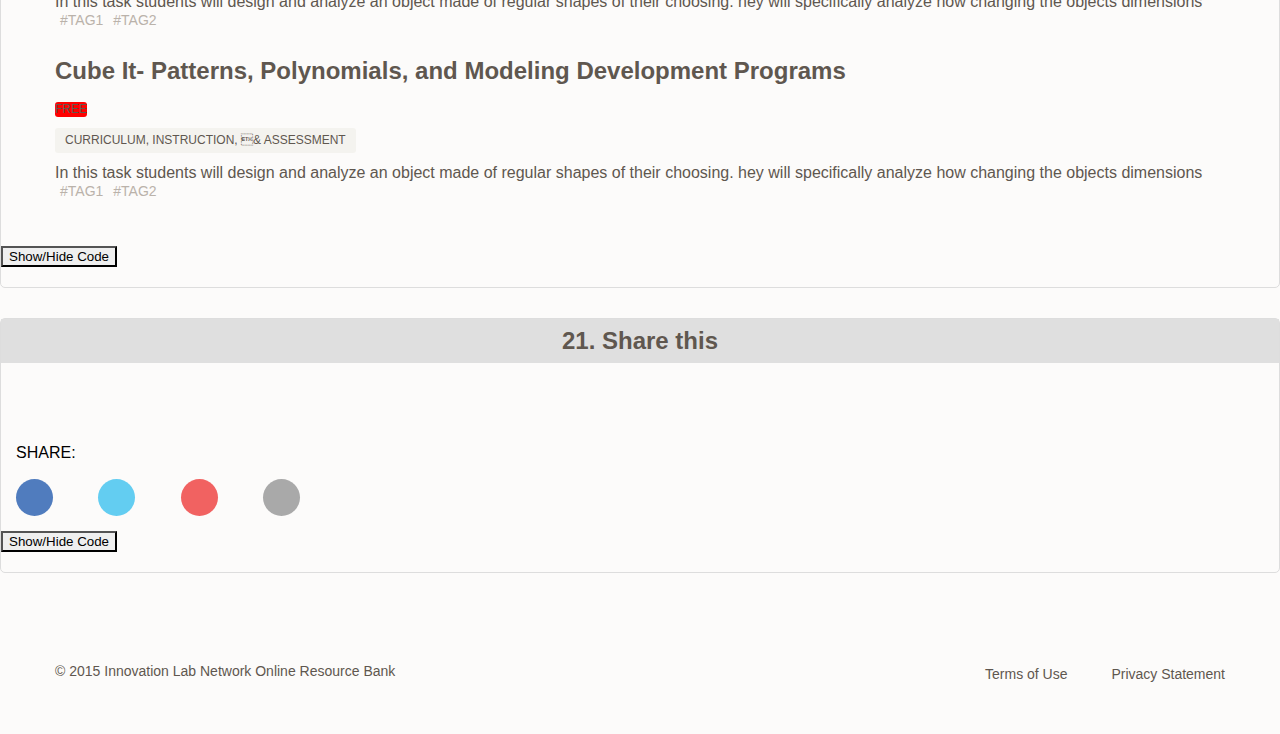
==== commit 14d2be24: "24-boxsave" ====
--- a/index.html
+++ b/index.html
@@ -302,8 +302,27 @@
             <button class="hide-code">Hide Code</button>
           </div>
         </div>
+        <div class="component--item" id="24-box-save">
+          <h2 class="component--title">2. Box save</h2>
+          <div class="component--demo">
+            <div class="box-save">
+              <button class="button-save icon-star-full">Save to My Resources</button>
+            </div>
+          </div>
+          <button class="show-code">Show/Hide Code</button>
+          <div class="component--source element-invisible">
+            <div class="component--html">
+              <h2 class="component--source--title">Markup</h2>
+              <pre class="brush: php"><div class="box-save">
+  <button class="button-save icon-star-full">Save to My Resources</button>
+</div>
+</pre>
+            </div>
+            <button class="hide-code">Hide Code</button>
+          </div>
+        </div>
         <div class="component--item" id="04-boxhero">
-          <h2 class="component--title">2. Box hero</h2>
+          <h2 class="component--title">3. Box hero</h2>
           <div class="component--demo">
             <div class="box-hero">
               <div class="box-hero__image">
@@ -408,59 +427,6 @@
 
 
 
-</pre>
-            </div>
-            <button class="hide-code">Hide Code</button>
-          </div>
-        </div>
-        <div class="component--item" id="pager">
-          <h2 class="component--title">3. pager</h2>
-          <div class="component--demo">
-            <div class="item-list text-center">
-              <ul class="pager pagination first">
-                <li class="prev"><a href="#" title="Go to previous page">previous</a>
-                </li>
-                <li class="pager-item"><a href="#">1</a>
-                </li>
-                <li class="pager-item active"><a href="#" title="Go to page 2">2</a>
-                </li>
-                <li class="pager-item"><a href="#" title="Go to page 3">3</a>
-                </li>
-                <li class="pager-item"><a href="#" title="Go to page 4">4</a>
-                </li>
-                <li class="pager-item"><a href="#" title="Go to page 5">5</a>
-                </li>
-                <li class="pager-item"><a href="#" title="Go to page 5">6</a>
-                </li>
-                <li class="next last"><a href="#" title="Go to next page">next</a>
-                </li>
-              </ul>
-            </div>
-          </div>
-          <button class="show-code">Show/Hide Code</button>
-          <div class="component--source element-invisible">
-            <div class="component--html">
-              <h2 class="component--source--title">Markup</h2>
-              <pre class="brush: php"><div class="item-list text-center">
-  <ul class="pager pagination first">
-    <li class="prev"><a href="#" title="Go to previous page">previous</a>
-    </li>
-    <li class="pager-item"><a href="#">1</a>
-    </li>
-    <li class="pager-item active"><a href="#" title="Go to page 2">2</a>
-    </li>
-    <li class="pager-item"><a href="#" title="Go to page 3">3</a>
-    </li>
-    <li class="pager-item"><a href="#" title="Go to page 4">4</a>
-    </li>
-    <li class="pager-item"><a href="#" title="Go to page 5">5</a>
-    </li>
-    <li class="pager-item"><a href="#" title="Go to page 5">6</a>
-    </li>
-    <li class="next last"><a href="#" title="Go to next page">next</a>
-    </li>
-  </ul>
-</div>
 </pre>
             </div>
             <button class="hide-code">Hide Code</button>
@@ -1811,12 +1777,15 @@
                   </ul>
 
                 </div>
-              </div>
-              <div class="box-teaser__img">
-                <img src="../../images/imgdetail.jpg">
-              </div>
-              <div class="box-teaser__content">In this task students will design and analyze an object made of regular shapes of their choosing. hey will specifically analyze how changing the objects dimensions</div>
-            </div>
+                <div class="box-teaser__img">
+                  <img src="../../images/imgdetail.jpg">
+                </div>
+                <div class="box-teaser__content">In this task students will design and analyze an object made of regular shapes of their choosing. hey will specifically analyze how changing the objects dimensions In this task students will design and analyze an object made of regular
+                  shapes of their choosing. hey will specifically analyze how changing the objects dimensions In this task students will design and analyze an object made of regular shapes of their choosing. hey will specifically analyze how changing
+                  the objects dimensions.</div>
+              </div>
+            </div>
+
 
           </div>
           <button class="show-code">Show/Hide Code</button>
@@ -1861,12 +1830,14 @@
       </ul>
 
     </div>
-  </div>
-  <div class="box-teaser__img">
-    <img src="../../images/imgdetail.jpg">
-  </div>
-  <div class="box-teaser__content">In this task students will design and analyze an object made of regular shapes of their choosing. hey will specifically analyze how changing the objects dimensions</div>
+    <div class="box-teaser__img">
+      <img src="../../images/imgdetail.jpg">
+    </div>
+    <div class="box-teaser__content">In this task students will design and analyze an object made of regular shapes of their choosing. hey will specifically analyze how changing the objects dimensions In this task students will design and analyze an object made of regular shapes of their
+      choosing. hey will specifically analyze how changing the objects dimensions In this task students will design and analyze an object made of regular shapes of their choosing. hey will specifically analyze how changing the objects dimensions.</div>
+  </div>
 </div>
+
 
 </pre>
             </div>
@@ -2336,6 +2307,247 @@
             <button class="hide-code">Hide Code</button>
           </div>
         </div>
+        <div class="component--item" id="list">
+          <h2 class="component--title">19. List component</h2>
+          <div class="component--demo">
+            <!-- List has border -->
+            <ul class="list list-has-border list-grid">
+              <li>Test</li>
+              <li>Test</li>
+              <li>Test</li>
+              <li>Test</li>
+              <li>Test</li>
+              <li>Test</li>
+            </ul>
+
+            <!-- List number -->
+            <ol class="list-number">
+              <li>Test</li>
+              <li>Test</li>
+              <li>Test</li>
+              <li>Test</li>
+              <li>Test</li>
+              <li>Test</li>
+            </ol>
+
+            <!-- List icon -->
+            <ul class="list-icon">
+              <li class="icon-checkmark">Test</li>
+              <li class="icon-checkmark">Test</li>
+              <li class="icon-checkmark">Test</li>
+              <li class="icon-checkmark">Test</li>
+              <li class="icon-checkmark">Test</li>
+              <li class="icon-checkmark">Test</li>
+            </ul>
+          </div>
+          <button class="show-code">Show/Hide Code</button>
+          <div class="component--source element-invisible">
+            <div class="component--html">
+              <h2 class="component--source--title">Markup</h2>
+              <pre class="brush: php"><!-- List has border -->
+<ul class="list list-has-border list-grid">
+  <li>Test</li>
+  <li>Test</li>
+  <li>Test</li>
+  <li>Test</li>
+  <li>Test</li>
+  <li>Test</li>
+</ul>
+
+<!-- List number -->
+<ol class="list-number">
+  <li>Test</li>
+  <li>Test</li>
+  <li>Test</li>
+  <li>Test</li>
+  <li>Test</li>
+  <li>Test</li>
+</ol>
+
+<!-- List icon -->
+<ul class="list-icon">
+  <li class="icon-checkmark">Test</li>
+  <li class="icon-checkmark">Test</li>
+  <li class="icon-checkmark">Test</li>
+  <li class="icon-checkmark">Test</li>
+  <li class="icon-checkmark">Test</li>
+  <li class="icon-checkmark">Test</li>
+</ul>
+</pre>
+            </div>
+            <button class="hide-code">Hide Code</button>
+          </div>
+        </div>
+        <div class="component--item" id="box-related">
+          <h2 class="component--title">20. Box Related</h2>
+          <div class="component--demo">
+            <div class="box-related box-teaser container">
+              <div class="box-related__item box-teaser__item">
+                <div class="box-teaser__line-task box-related__line-task">
+                  <h2 class="box-related__title box-teaser__title">Cube It- Patterns, Polynomials, and Modeling Development Programs</h2>
+                  <span class="box-related__status box-teaser__status">free</span>
+                </div>
+                <div class="box-related__category">Curriculum, Instruction, & Assessment</div>
+                <div class="box-related__content">In this task students will design and analyze an object made of regular shapes of their choosing. hey will specifically analyze how changing the objects dimensions</div>
+                <div class="box-related__tags">
+                  <ul class="box-tag">
+                    <li class="box-tag_item">
+                      <a href="#">#tag1</a>
+                    </li>
+                    <li class="box-tag_item">
+                      <a href="#">#tag2</a>
+                    </li>
+                  </ul>
+
+                </div>
+              </div>
+              <div class="box-related__item box-teaser__item">
+                <div class="box-teaser__line-task box-related__line-task">
+                  <h2 class="box-related__title box-teaser__title">Cube It- Patterns, Polynomials, and Modeling Development Programs</h2>
+                  <span class="box-related__status box-teaser__status">paid</span>
+                </div>
+                <div class="box-related__category">Curriculum, Instruction, & Assessment</div>
+                <div class="box-related__content">In this task students will design and analyze an object made of regular shapes of their choosing. hey will specifically analyze how changing the objects dimensions</div>
+                <div class="box-related__tags">
+                  <ul class="box-tag">
+                    <li class="box-tag_item">
+                      <a href="#">#tag1</a>
+                    </li>
+                    <li class="box-tag_item">
+                      <a href="#">#tag2</a>
+                    </li>
+                  </ul>
+
+                </div>
+              </div>
+              <div class="box-related__item box-teaser__item">
+                <div class="box-teaser__line-task box-related__line-task">
+                  <h2 class="box-related__title box-teaser__title">Cube It- Patterns, Polynomials, and Modeling Development Programs</h2>
+                  <span class="box-related__status box-teaser__status">free</span>
+                </div>
+                <div class="box-related__category">Curriculum, Instruction, & Assessment</div>
+                <div class="box-related__content">In this task students will design and analyze an object made of regular shapes of their choosing. hey will specifically analyze how changing the objects dimensions</div>
+                <div class="box-related__tags">
+                  <ul class="box-tag">
+                    <li class="box-tag_item">
+                      <a href="#">#tag1</a>
+                    </li>
+                    <li class="box-tag_item">
+                      <a href="#">#tag2</a>
+                    </li>
+                  </ul>
+
+                </div>
+              </div>
+            </div>
+          </div>
+          <button class="show-code">Show/Hide Code</button>
+          <div class="component--source element-invisible">
+            <div class="component--html">
+              <h2 class="component--source--title">Markup</h2>
+              <pre class="brush: php"><div class="box-related box-teaser container">
+  <div class="box-related__item box-teaser__item">
+    <div class="box-teaser__line-task box-related__line-task">
+      <h2 class="box-related__title box-teaser__title">Cube It- Patterns, Polynomials, and Modeling Development Programs</h2>
+      <span class="box-related__status box-teaser__status">free</span>
+    </div>
+    <div class="box-related__category">Curriculum, Instruction, & Assessment</div>
+    <div class="box-related__content">In this task students will design and analyze an object made of regular shapes of their choosing. hey will specifically analyze how changing the objects dimensions</div>
+    <div class="box-related__tags">
+      <ul class="box-tag">
+        <li class="box-tag_item">
+          <a href="#">#tag1</a>
+        </li>
+        <li class="box-tag_item">
+          <a href="#">#tag2</a>
+        </li>
+      </ul>
+
+    </div>
+  </div>
+  <div class="box-related__item box-teaser__item">
+    <div class="box-teaser__line-task box-related__line-task">
+      <h2 class="box-related__title box-teaser__title">Cube It- Patterns, Polynomials, and Modeling Development Programs</h2>
+      <span class="box-related__status box-teaser__status">paid</span>
+    </div>
+    <div class="box-related__category">Curriculum, Instruction, & Assessment</div>
+    <div class="box-related__content">In this task students will design and analyze an object made of regular shapes of their choosing. hey will specifically analyze how changing the objects dimensions</div>
+    <div class="box-related__tags">
+      <ul class="box-tag">
+        <li class="box-tag_item">
+          <a href="#">#tag1</a>
+        </li>
+        <li class="box-tag_item">
+          <a href="#">#tag2</a>
+        </li>
+      </ul>
+
+    </div>
+  </div>
+  <div class="box-related__item box-teaser__item">
+    <div class="box-teaser__line-task box-related__line-task">
+      <h2 class="box-related__title box-teaser__title">Cube It- Patterns, Polynomials, and Modeling Development Programs</h2>
+      <span class="box-related__status box-teaser__status">free</span>
+    </div>
+    <div class="box-related__category">Curriculum, Instruction, & Assessment</div>
+    <div class="box-related__content">In this task students will design and analyze an object made of regular shapes of their choosing. hey will specifically analyze how changing the objects dimensions</div>
+    <div class="box-related__tags">
+      <ul class="box-tag">
+        <li class="box-tag_item">
+          <a href="#">#tag1</a>
+        </li>
+        <li class="box-tag_item">
+          <a href="#">#tag2</a>
+        </li>
+      </ul>
+
+    </div>
+  </div>
+</div>
+</pre>
+            </div>
+            <button class="hide-code">Hide Code</button>
+          </div>
+        </div>
+        <div class="component--item" id="share-this">
+          <h2 class="component--title">21. Share this</h2>
+          <div class="component--demo">
+            <div class="share-this">
+              <h2 class="pane-title">SHARE:</h2>
+              <ul>
+                <li><a class="icon-facebook2" href="#">facebook</a>
+                </li>
+                <li><a class="icon-twitter" href="#">twitter</a>
+                </li>
+                <li><a class="icon-google-plus" href="#">googleplus</a>
+                </li>
+                <li><a class="icon-envelope-o" href="#">mail</a>
+                </li>
+              </ul>
+            </div>
+          </div>
+          <button class="show-code">Show/Hide Code</button>
+          <div class="component--source element-invisible">
+            <div class="component--html">
+              <h2 class="component--source--title">Markup</h2>
+              <pre class="brush: php"><div class="share-this">
+  <h2 class="pane-title">SHARE:</h2>
+  <ul>
+    <li><a class="icon-facebook2" href="#">facebook</a>
+    </li>
+    <li><a class="icon-twitter" href="#">twitter</a>
+    </li>
+    <li><a class="icon-google-plus" href="#">googleplus</a>
+    </li>
+    <li><a class="icon-envelope-o" href="#">mail</a>
+    </li>
+  </ul>
+</div>
+</pre>
+            </div>
+            <button class="hide-code">Hide Code</button>
+          </div>
+        </div>
       </div>
     </section>
     <section>
--- a/css/styles.css
+++ b/css/styles.css
@@ -5,8 +5,8 @@
 */
 @font-face {
   font-family: 'icomoon';
-  src: url("../fonts/icomoon.eot?9tb3im");
-  src: url("../fonts/icomoon.eot?#iefix9tb3im") format("embedded-opentype"), url("../fonts/icomoon.ttf?9tb3im") format("truetype"), url("../fonts/icomoon.woff?9tb3im") format("woff"), url("../fonts/icomoon.svg?9tb3im#icomoon") format("svg");
+  src: url("../fonts/icomoon.eot?-4so2qt");
+  src: url("../fonts/icomoon.eot?#iefix-4so2qt") format("embedded-opentype"), url("../fonts/icomoon.ttf?-4so2qt") format("truetype"), url("../fonts/icomoon.woff?-4so2qt") format("woff"), url("../fonts/icomoon.svg?-4so2qt#icomoon") format("svg");
   font-weight: normal;
   font-style: normal;
 }
@@ -266,7 +266,7 @@
   }
 }
 
-[class^="icon-"]:before, [class*=" icon-"]:before, [class^="icon-"], [class*=" icon-"], .modal-content-agree-sign-up .popups-container:before,
+[class^="icon-"], [class*=" icon-"], .list-icon [class^="icon-"]:before, .list-icon [class*=" icon-"]:before, .modal-content-agree-sign-up .popups-container:before,
 .modal-content-sign-up .popups-container:before,
 .modal-content-sign-in .popups-container:before, .form-sign-up .field-name-field-user-name:before,
 .form-sign-up .form-item-name:before,
@@ -287,20 +287,45 @@
   -moz-osx-font-smoothing: grayscale;
 }
 
+.icon-envelope-o:before {
+  content: "\e607";
+}
+
+.icon-twitter:before {
+  content: "\e608";
+}
+
+.icon-google-plus:before {
+  content: "\e609";
+}
+
+.icon-facebook:before, .form-sign-up .hybridauth-widget-wrapper .item-list .hybridauth-icon.facebook:before,
+.form-sign-in .hybridauth-widget-wrapper .item-list .hybridauth-icon.facebook:before {
+  content: "\e60a";
+}
+
+.icon-arrow-right:before {
+  content: "\e606";
+}
+
+.icon-checkmark:before {
+  content: "\e605";
+}
+
+.icon-star-empty:before {
+  content: "\e600";
+}
+
+.icon-star-full:before {
+  content: "\e601";
+}
+
 .icon-chevron-thin-right:before, .testimonial-wrapper .testimonial-inner .owl-controls .owl-next:before {
   content: "\e603";
 }
 
 .icon-chevron-thin-left:before, .testimonial-wrapper .testimonial-inner .owl-controls .owl-prev:before {
   content: "\e604";
-}
-
-.icon-star-empty:before {
-  content: "\e600";
-}
-
-.icon-star-full:before {
-  content: "\e601";
 }
 
 .icon-star:before {
@@ -349,7 +374,7 @@
   margin: 0;
   padding: 0;
   border: 0;
-  font-family: inherit;
+  font-family: 'source_sans_proregular', Helvetica, Arial, sans-serif;
   font-size: 100%;
   vertical-align: baseline;
   outline: 0 none;
@@ -838,6 +863,49 @@
   display: inline;
 }
 
+.box-related .box-related__item {
+  margin-bottom: 1.5625rem;
+}
+.box-related .box-related__item .box-related__line-task {
+  display: inline-block;
+  margin-bottom: 0.625rem;
+  width: 100%;
+}
+.box-related .box-related__item .box-related__status {
+  -moz-border-radius: 3px;
+  -webkit-border-radius: 3px;
+  border-radius: 3px;
+  font-family: 'source_sans_prosemibold', Helvetica, Arial, sans-serif;
+  display: inline-block;
+  font-size: 0.75rem;
+  text-transform: uppercase;
+}
+.box-related .box-related__item .box-related__status.green {
+  color: #16a085;
+}
+.box-related .box-related__item .box-related__status.blue {
+  color: #235a8e;
+}
+.box-related .box-related__item .box-related__category {
+  -moz-border-radius: 3px;
+  -webkit-border-radius: 3px;
+  border-radius: 3px;
+  font-family: 'source_sans_proregular', Helvetica, Arial, sans-serif;
+  background-color: #f4f3ef;
+  color: #5f574f;
+  display: inline-block;
+  font-size: 0.75rem;
+  margin-bottom: 0.625rem;
+  padding: 0.3125rem 0.625rem;
+  text-transform: uppercase;
+}
+.box-related .box-related__item .box-related__tags {
+  margin-bottom: 0.625rem;
+}
+.box-related .box-related__item .box-related__tags .box-tag {
+  margin-bottom: 0;
+}
+
 .box-tag {
   display: inline-block;
   margin-bottom: 1.875rem;
@@ -869,18 +937,30 @@
   color: #000;
   float: left;
   font-size: 1.25rem;
+  font-weight: normal;
   margin-bottom: 0;
   margin-right: 0.625rem;
   text-transform: capitalize;
+}
+@media screen and (max-width: 47.9375em) {
+  .box-teaser .box-teaser__grid .box-teaser__item .box-teaser__title {
+    margin-bottom: 0.625rem;
+  }
 }
 .box-teaser .box-teaser__grid .box-teaser__item .box-teaser__status {
   -moz-border-radius: 3px;
   -webkit-border-radius: 3px;
   border-radius: 3px;
   color: #fff;
+  display: inline-block;
   font-size: 0.75rem;
   padding: 0.125rem 0.625rem;
   text-transform: uppercase;
+}
+@media screen and (max-width: 47.9375em) {
+  .box-teaser .box-teaser__grid .box-teaser__item .box-teaser__status {
+    margin-bottom: 0.625rem;
+  }
 }
 .box-teaser .box-teaser__grid .box-teaser__item .box-teaser__label {
   font-family: 'source_sans_prosemibold', Helvetica, Arial, sans-serif;
@@ -890,6 +970,11 @@
   margin-bottom: 0.3125rem;
   text-transform: uppercase;
 }
+@media screen and (max-width: 47.9375em) {
+  .box-teaser .box-teaser__grid .box-teaser__item .box-teaser__label {
+    margin-bottom: 0;
+  }
+}
 .box-teaser .box-teaser__grid .box-teaser__item .box-teaser__line-item {
   display: inline-block;
   font-size: 0.875rem;
@@ -897,12 +982,17 @@
   vertical-align: top;
   width: 23.07692%;
 }
+@media screen and (max-width: 47.9375em) {
+  .box-teaser .box-teaser__grid .box-teaser__item .box-teaser__line-item {
+    margin-bottom: 10px;
+  }
+}
 .box-teaser .box-teaser__grid .box-teaser__item .box-teaser__line-item:last-of-type {
   padding-right: 0;
 }
 @media screen and (max-width: 47.9375em) {
   .box-teaser .box-teaser__grid .box-teaser__item .box-teaser__line-item {
-    width: 48.71795%;
+    width: 100%;
   }
   .box-teaser .box-teaser__grid .box-teaser__item .box-teaser__line-item:nth-child(n+1) {
     padding-right: 0;
@@ -940,24 +1030,45 @@
 }
 .box-teaser .box-teaser__grid .box-teaser__item .box-teaser__line-task {
   display: inline-block;
-  margin-bottom: 20px;
+  margin-bottom: 1.25rem;
   width: 100%;
 }
+@media screen and (max-width: 47.9375em) {
+  .box-teaser .box-teaser__grid .box-teaser__item .box-teaser__line-task {
+    margin-bottom: 0;
+  }
+}
 .box-teaser .box-teaser__grid .box-teaser__item .box-teaser__content {
+  line-height: 1.5;
   margin-bottom: 0.9375rem;
 }
 .box-teaser.box-teaser--twocol .box-teaser__grid .box-teaser__item {
   float: left;
   width: 48.71795%;
 }
+@media screen and (max-width: 47.9375em) {
+  .box-teaser.box-teaser--twocol .box-teaser__grid .box-teaser__item {
+    width: 100%;
+  }
+}
 .box-teaser.box-teaser--twocol .box-teaser__grid .box-teaser__item .box-teaser__line-item {
   float: left;
 }
 .box-teaser.box-teaser--twocol .box-teaser__grid .box-teaser__item .box-teaser__line-item:first-of-type {
   width: 48.71795%;
 }
+@media screen and (max-width: 47.9375em) {
+  .box-teaser.box-teaser--twocol .box-teaser__grid .box-teaser__item .box-teaser__line-item:first-of-type {
+    width: 100%;
+  }
+}
 .box-teaser.box-teaser--twocol .box-teaser__grid .box-teaser__item .box-teaser__line-item:last-of-type {
   width: 23.07692%;
+}
+@media screen and (max-width: 47.9375em) {
+  .box-teaser.box-teaser--twocol .box-teaser__grid .box-teaser__item .box-teaser__line-item:last-of-type {
+    width: 100%;
+  }
 }
 .box-teaser.box-teaser--detail .box-teaser__line-task .box-teaser__title {
   font-family: 'source_sans_proregular', Helvetica, Arial, sans-serif;
@@ -1056,6 +1167,26 @@
 }
 .box-title-icon .box-title-icon__content p {
   margin-bottom: 0;
+}
+
+.box-save {
+  text-align: center;
+}
+.box-save .button-save {
+  -moz-border-radius: 4px;
+  -webkit-border-radius: 4px;
+  border-radius: 4px;
+  background-color: #f0f0f0;
+  border: medium none;
+  font-size: 1rem;
+  padding: 0.9375rem 1.875rem;
+}
+.box-save .button-save::before {
+  color: #ffba00;
+  margin-right: 5px;
+}
+.box-save .button-save:hover {
+  background-color: #dfdfdf;
 }
 
 .breadcrumd {
@@ -1198,14 +1329,7 @@
   opacity: 1;
 }
 
-@font-face {
-  font-family: 'icomoon';
-  src: url("../fonts/icomoon.eot?q9270p");
-  src: url("../fonts/icomoon.eot?#iefixq9270p") format("embedded-opentype"), url("../fonts/icomoon.ttf?q9270p") format("truetype"), url("../fonts/icomoon.woff?q9270p") format("woff"), url("../fonts/icomoon.svg?q9270p#icomoon") format("svg");
-  font-weight: normal;
-  font-style: normal;
-}
-[class^="icon-"]:before, [class*=" icon-"]:before, [class^="icon-"], [class*=" icon-"], .modal-content-agree-sign-up .popups-container:before,
+[class^="icon-"], [class*=" icon-"], .list-icon [class^="icon-"]:before, .list-icon [class*=" icon-"]:before, .modal-content-agree-sign-up .popups-container:before,
 .modal-content-sign-up .popups-container:before,
 .modal-content-sign-in .popups-container:before, .form-sign-up .field-name-field-user-name:before,
 .form-sign-up .form-item-name:before,
@@ -1226,6 +1350,22 @@
   -moz-osx-font-smoothing: grayscale;
 }
 
+.icon-twitter:before {
+  content: "\e60b";
+}
+
+.icon-google-plus:before {
+  content: "\e60f";
+}
+
+.icon-envelope-o:before {
+  content: "\e610";
+}
+
+.icon-facebook2:before {
+  content: "\e611";
+}
+
 .icon-angle-down:before, .chosen-container.chosen-container-single .chosen-single > div:before {
   content: "\e607";
 }
@@ -1288,6 +1428,83 @@
 
 .icon-star:before {
   content: "\e602";
+}
+
+.list:before, .list:after {
+  content: '';
+  display: table;
+}
+.list:after {
+  clear: both;
+}
+.list.list-has-border li {
+  padding: 0 0 1.0625rem 1.125rem;
+  position: relative;
+}
+.list.list-has-border li:before {
+  background-color: #5f574f;
+  content: '';
+  height: 0.0625rem;
+  left: 0;
+  line-height: 1.125rem;
+  position: absolute;
+  top: 0.625rem;
+  width: 0.625rem;
+}
+@media (min-width: 48em) {
+  .list.list-grid li {
+    width: 48.71795%;
+    float: left;
+  }
+  .list.list-grid li:nth-child(2n + 1) {
+    margin-left: 0;
+    margin-right: -100%;
+    clear: both;
+    margin-left: 0;
+  }
+  .list.list-grid li:nth-child(2n + 2) {
+    margin-left: 51.28205%;
+    margin-right: -100%;
+    clear: none;
+  }
+}
+
+.list-number {
+  counter-reset: my-badass-counter;
+}
+@media (min-width: 48em) {
+  .list-number {
+    -moz-column-count: 2;
+    -moz-column-gap: 40px;
+    -ms-column-count: 2;
+    -ms-column-gap: 40px;
+    -o-column-count: 2;
+    -o-column-gap: 40px;
+    -webkit-column-count: 2;
+    -webkit-column-gap: 40px;
+    column-count: 2;
+    column-gap: 40px;
+  }
+}
+.list-number li {
+  font-size: 1.125rem;
+  padding: 0 0 0.8125rem 0;
+}
+.list-number li:before {
+  font-family: 'source_sans_prosemibold', Helvetica, Arial, sans-serif;
+  color: #149077;
+  content: counter(my-badass-counter) ". ";
+  counter-increment: my-badass-counter;
+}
+
+.list-icon li {
+  font-family: 'source_sans_proregular', Helvetica, Arial, sans-serif;
+  font-size: 1.125rem;
+  margin-bottom: 1.6875rem;
+}
+.list-icon [class^="icon-"]:before, .list-icon [class*=" icon-"]:before {
+  color: #149077;
+  padding-right: 0.4375rem;
 }
 
 .modal-content-agree-sign-up .popups-container,
@@ -2224,116 +2441,65 @@
   width: auto !important;
 }
 
-.pager {
-  display: inline-block;
-  height: auto;
+.share-this .pane-title {
+  font-family: 'source_sans_prosemibold', Helvetica, Arial, sans-serif;
+  color: #000;
+  font-size: 1rem;
+  margin-bottom: 1rem;
+}
+.share-this ul:before, .share-this ul:after {
+  content: '';
+  display: table;
+}
+.share-this ul:after {
+  clear: both;
+}
+.share-this ul li {
+  display: inline-block;
+  margin-right: 2.5625rem;
+}
+.share-this ul li:last-child {
+  margin-right: 0;
+}
+.share-this ul li a {
+  border-radius: 100%;
+  color: #fff;
+  display: inline-block;
+  font-size: 0;
+  height: 2.3125rem;
+  text-align: center;
+  width: 2.3125rem;
+}
+.share-this ul li a.icon-facebook2 {
+  background-color: #507cbe;
+}
+.share-this ul li a.icon-facebook2:hover {
+  background-color: #3b63a0;
+}
+.share-this ul li a.icon-twitter {
+  background-color: #63CDF1;
+}
+.share-this ul li a.icon-twitter:hover {
+  background-color: #34beed;
+}
+.share-this ul li a.icon-google-plus {
+  background-color: #F16261;
+}
+.share-this ul li a.icon-google-plus:hover {
+  background-color: #ed3332;
+}
+.share-this ul li a.icon-envelope-o {
+  background-color: #A9A9A9;
+}
+.share-this ul li a.icon-envelope-o:hover {
+  background-color: #909090;
+}
+.share-this ul li a:before {
+  font-size: 1rem;
+  height: 2.3125rem;
+  line-height: 2.375rem;
   text-align: center;
   width: 100%;
-}
-.pager li.pager-item {
-  display: none;
-  float: none;
-}
-@media (min-width: 48em) {
-  .pager li.pager-item {
-    display: inline-block;
-  }
-}
-.pager li.pager-item.active a {
-  background-color: #16a085;
-  color: #fff;
-}
-.pager .prev {
-  float: left;
-  position: relative;
-  width: auto;
-}
-.pager .prev a {
-  padding-left: 0.9375rem;
-  position: relative;
-}
-.pager .prev a:before {
-  -moz-transform: rotate(45deg);
-  -ms-transform: rotate(45deg);
-  -webkit-transform: rotate(45deg);
-  transform: rotate(45deg);
-  border-left: 0.125rem solid #5f574f;
-  content: "";
-  height: 1.125rem;
-  left: 0;
-  position: absolute;
-  top: 0.0625rem;
-  width: 0.125rem;
-}
-.pager .prev a:after {
-  -moz-border-radius: 0;
-  -webkit-border-radius: 0;
-  border-radius: 0;
-  -moz-transform: rotate(-45deg);
-  -ms-transform: rotate(-45deg);
-  -webkit-transform: rotate(-45deg);
-  transform: rotate(-45deg);
-  border-left: 0.125rem solid #5f574f;
-  bottom: 0;
-  content: "";
-  height: 1.125rem;
-  left: 0;
-  position: absolute;
-  width: 0.125rem;
-}
-.pager .prev a:hover {
-  background-color: transparent;
-  color: #16a085;
-}
-.pager .prev a:hover:before,
-.pager .prev a:hover:after {
-  border-left-color: #16a085;
-}
-.pager .next {
-  float: right;
-  position: relative;
-  width: auto;
-}
-.pager .next a {
-  padding-right: 0.9375rem;
-  position: relative;
-}
-.pager .next a:before {
-  -moz-transform: rotate(-45deg);
-  -ms-transform: rotate(-45deg);
-  -webkit-transform: rotate(-45deg);
-  transform: rotate(-45deg);
-  border-left: 0.125rem solid #5f574f;
-  content: "";
-  height: 1.125rem;
-  position: absolute;
-  right: 0;
-  top: 0;
-  width: 0.125rem;
-}
-.pager .next a:after {
-  -moz-border-radius: 0;
-  -webkit-border-radius: 0;
-  border-radius: 0;
-  -moz-transform: rotate(45deg);
-  -ms-transform: rotate(45deg);
-  -webkit-transform: rotate(45deg);
-  transform: rotate(45deg);
-  border-left: 0.125rem solid #5f574f;
-  bottom: -0.0625rem;
-  content: "";
-  height: 1.125rem;
-  position: absolute;
-  right: 0;
-  width: 0.125rem;
-}
-.pager .next a:hover {
-  background-color: transparent;
-  color: #16a085;
-}
-.pager .next a:hover:before,
-.pager .next a:hover:after {
-  border-left-color: #16a085;
 }
 
 .horizontal-tabs .tab-horizontal-mobile {
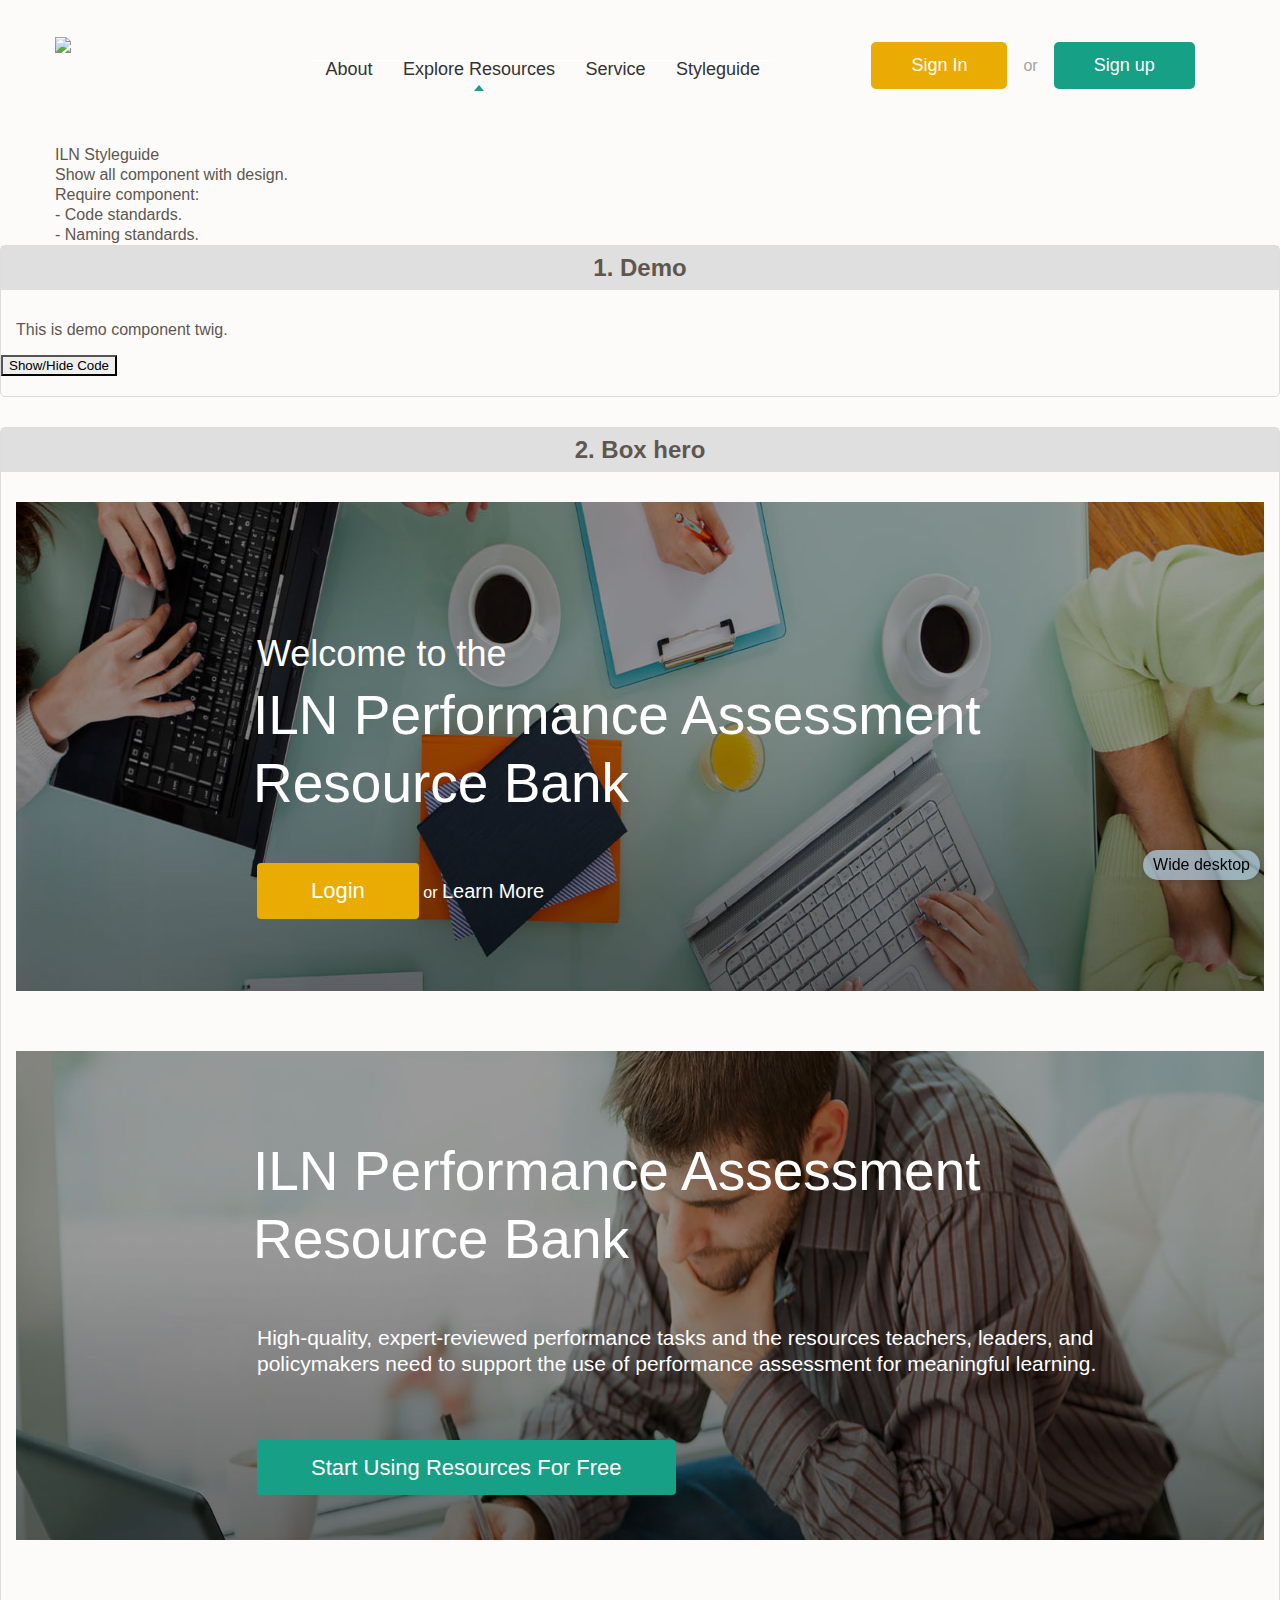
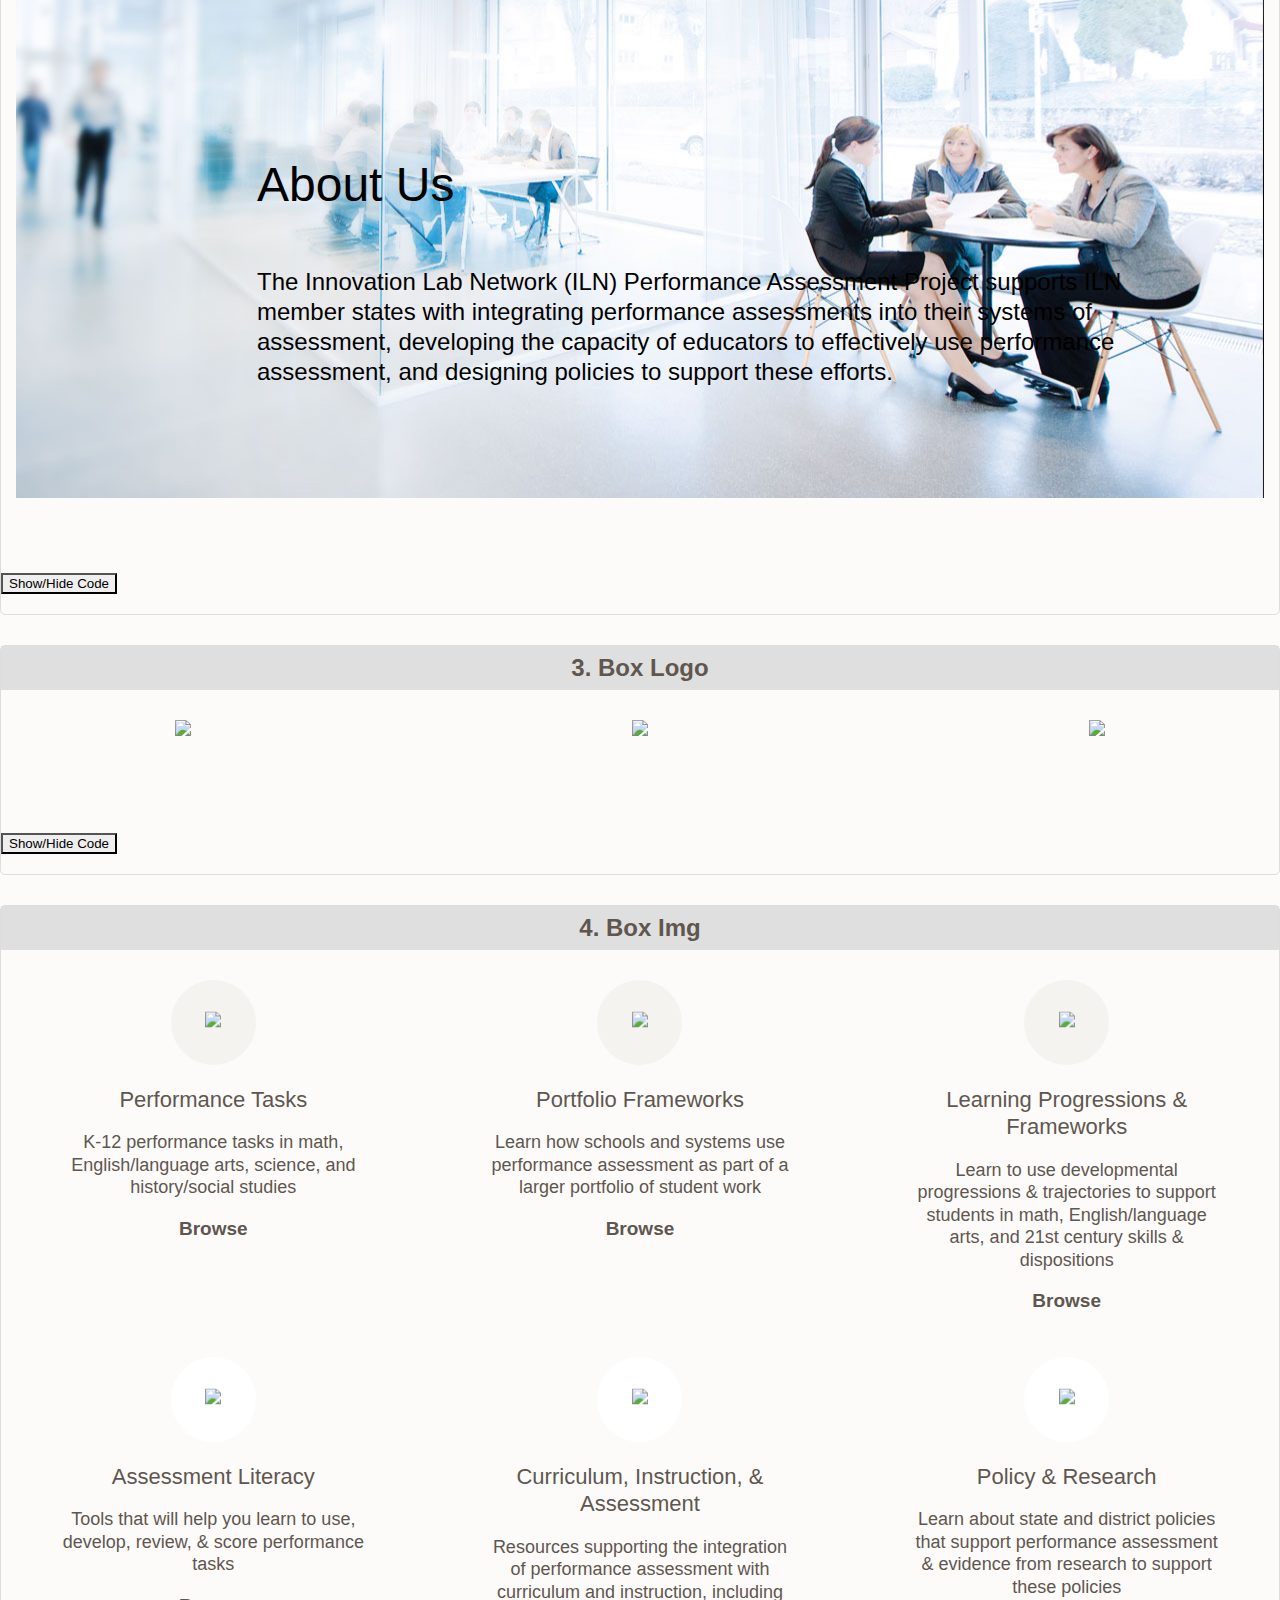
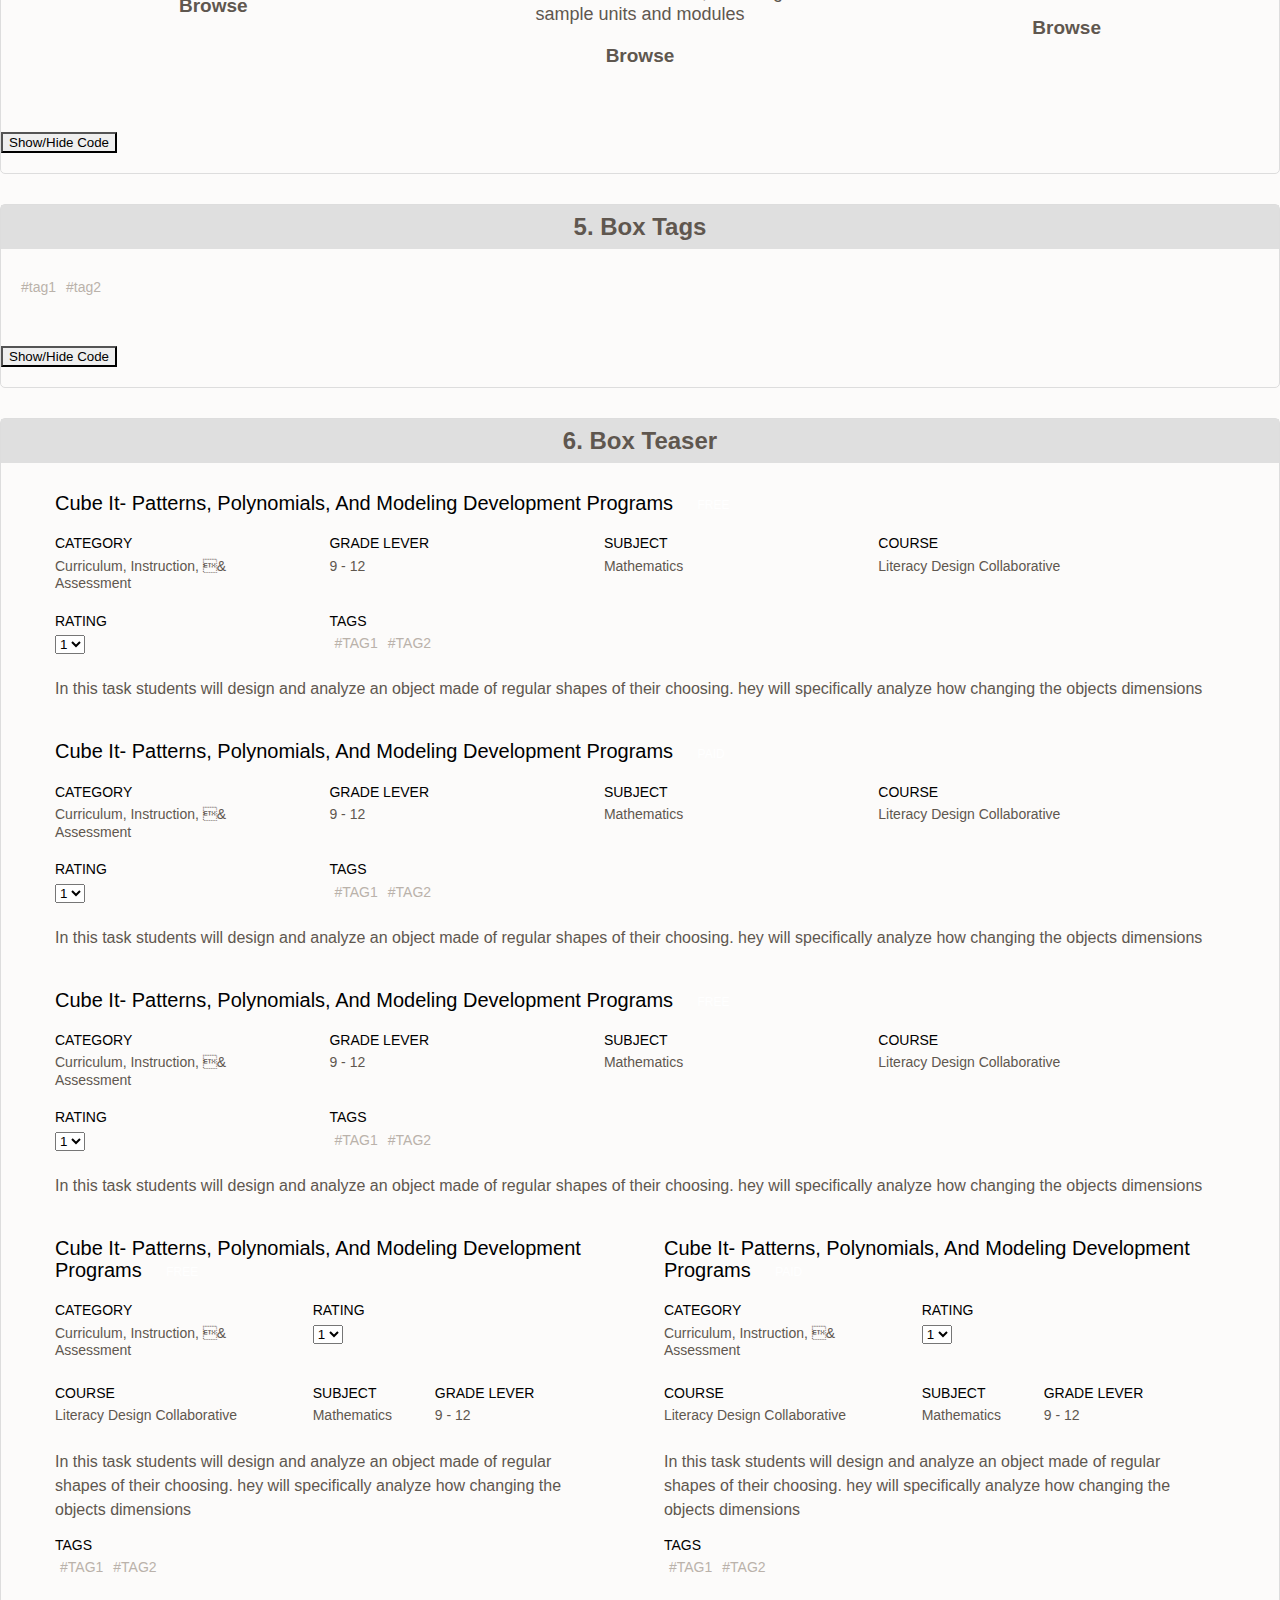
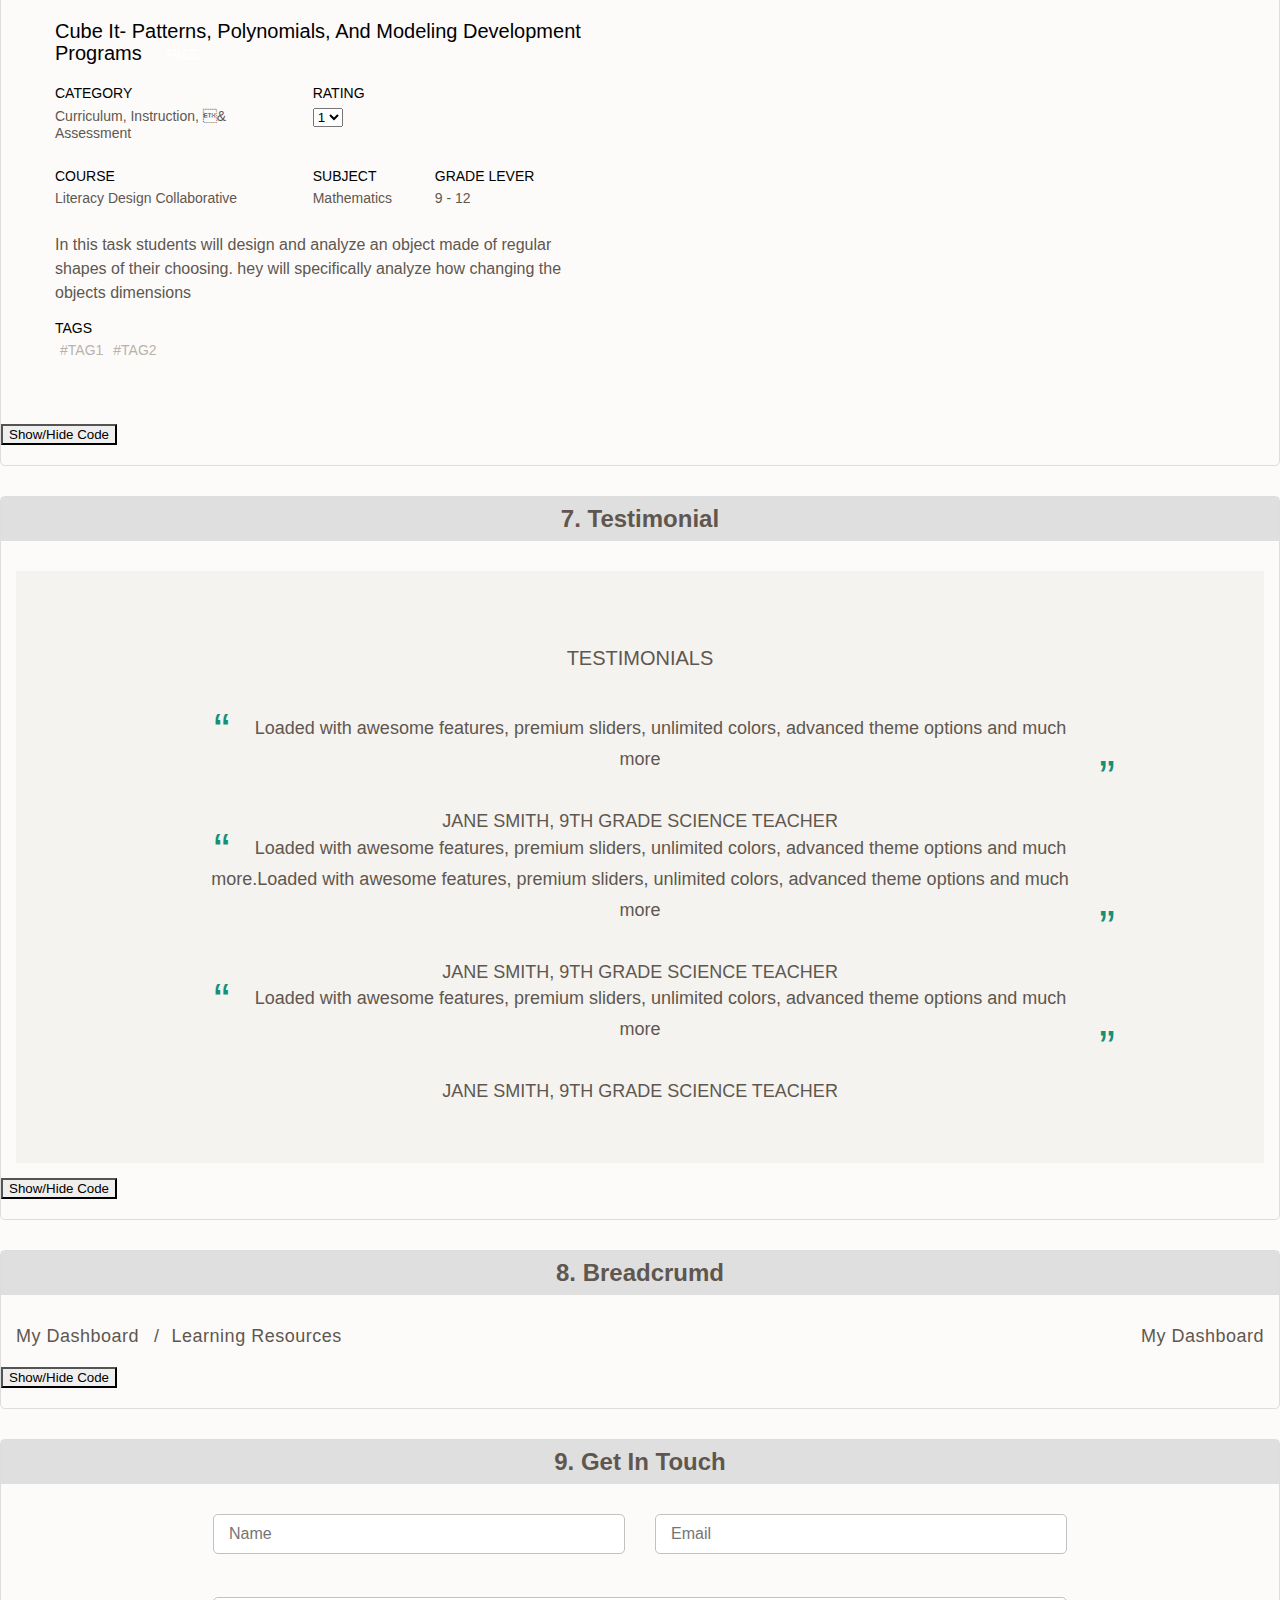
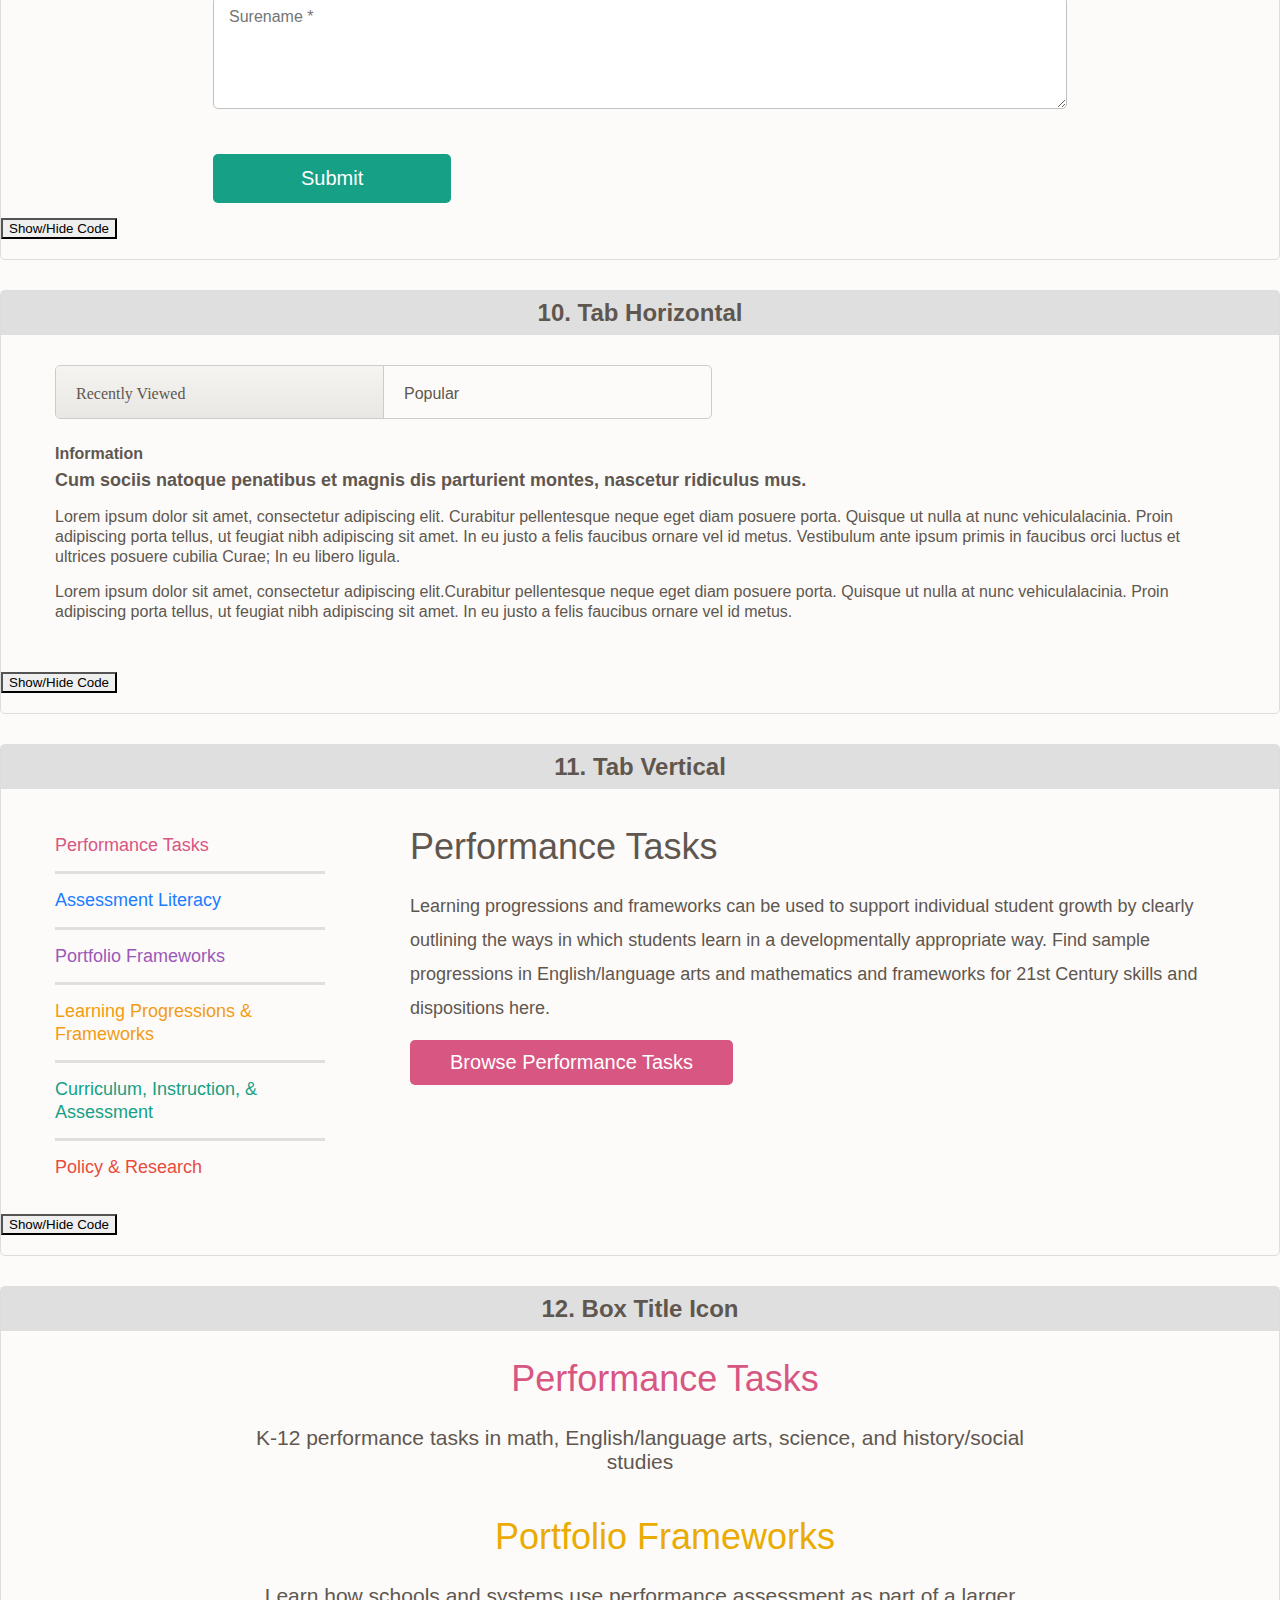
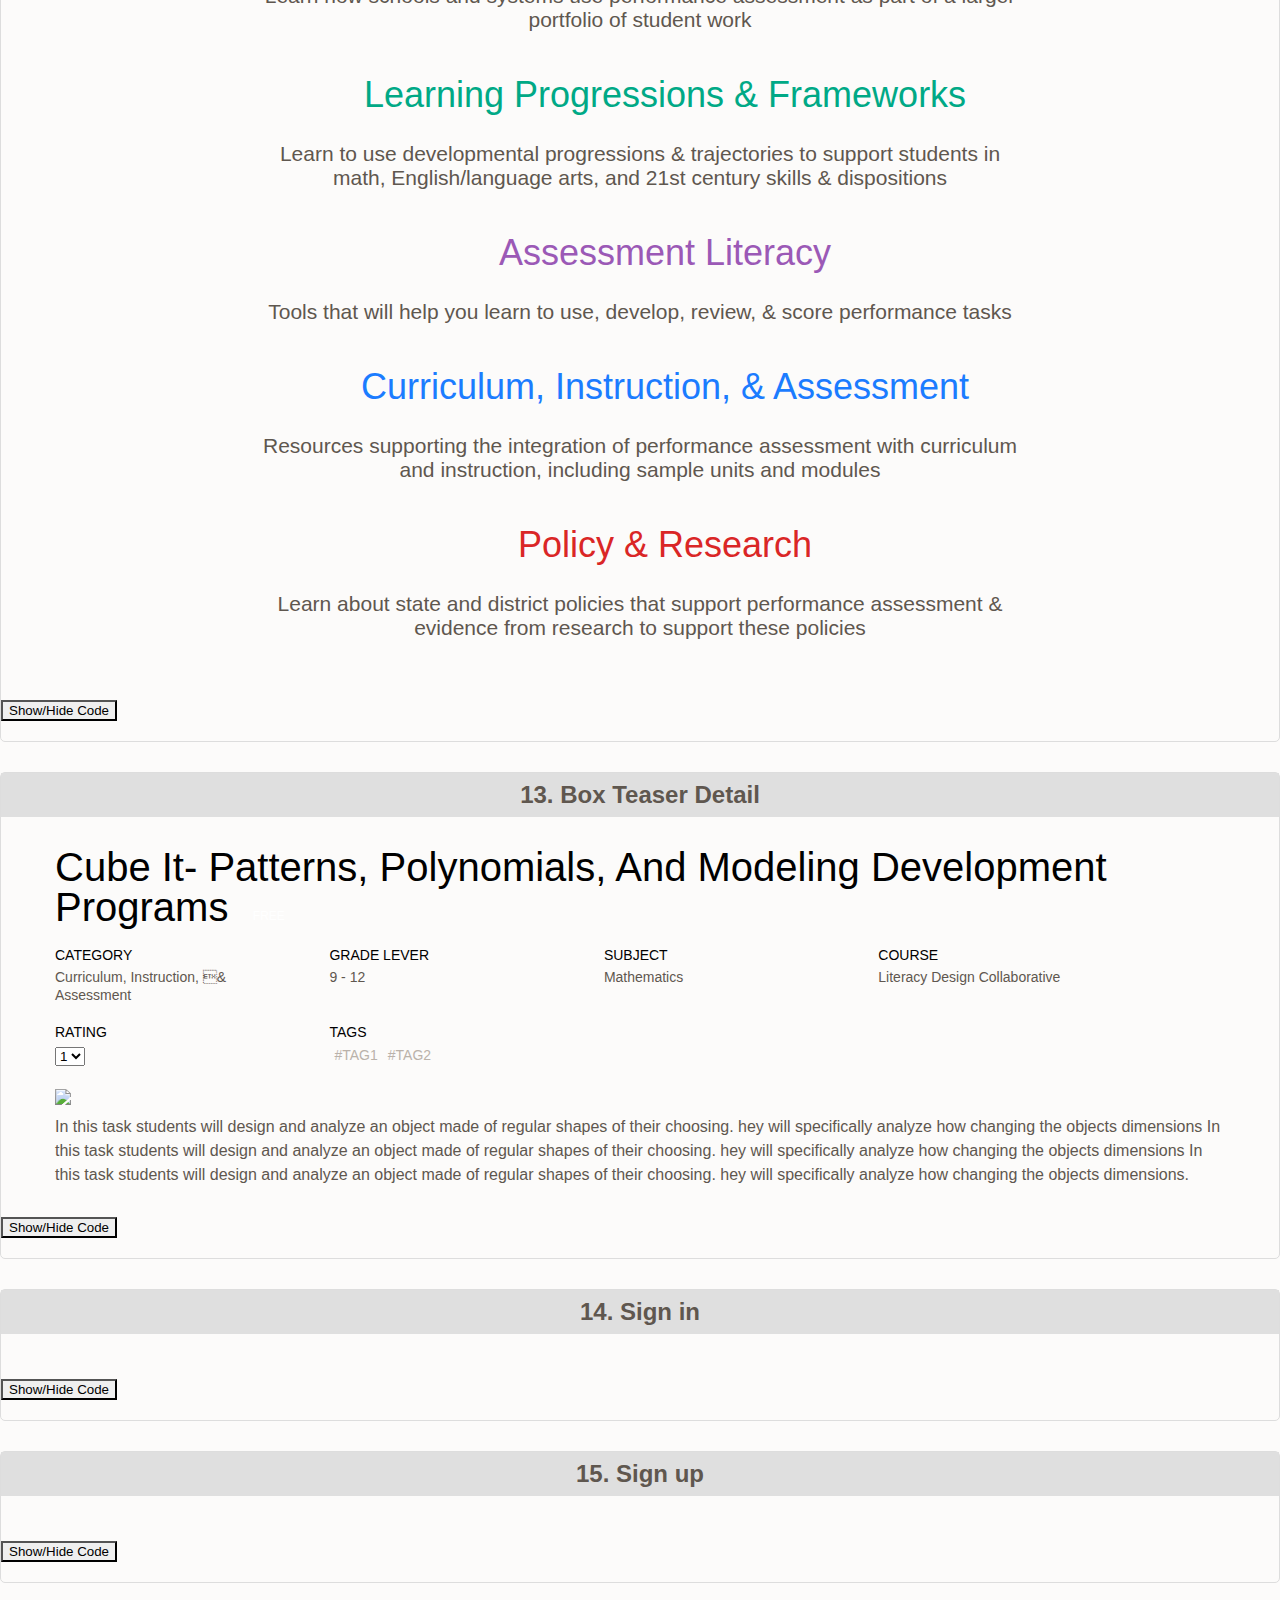
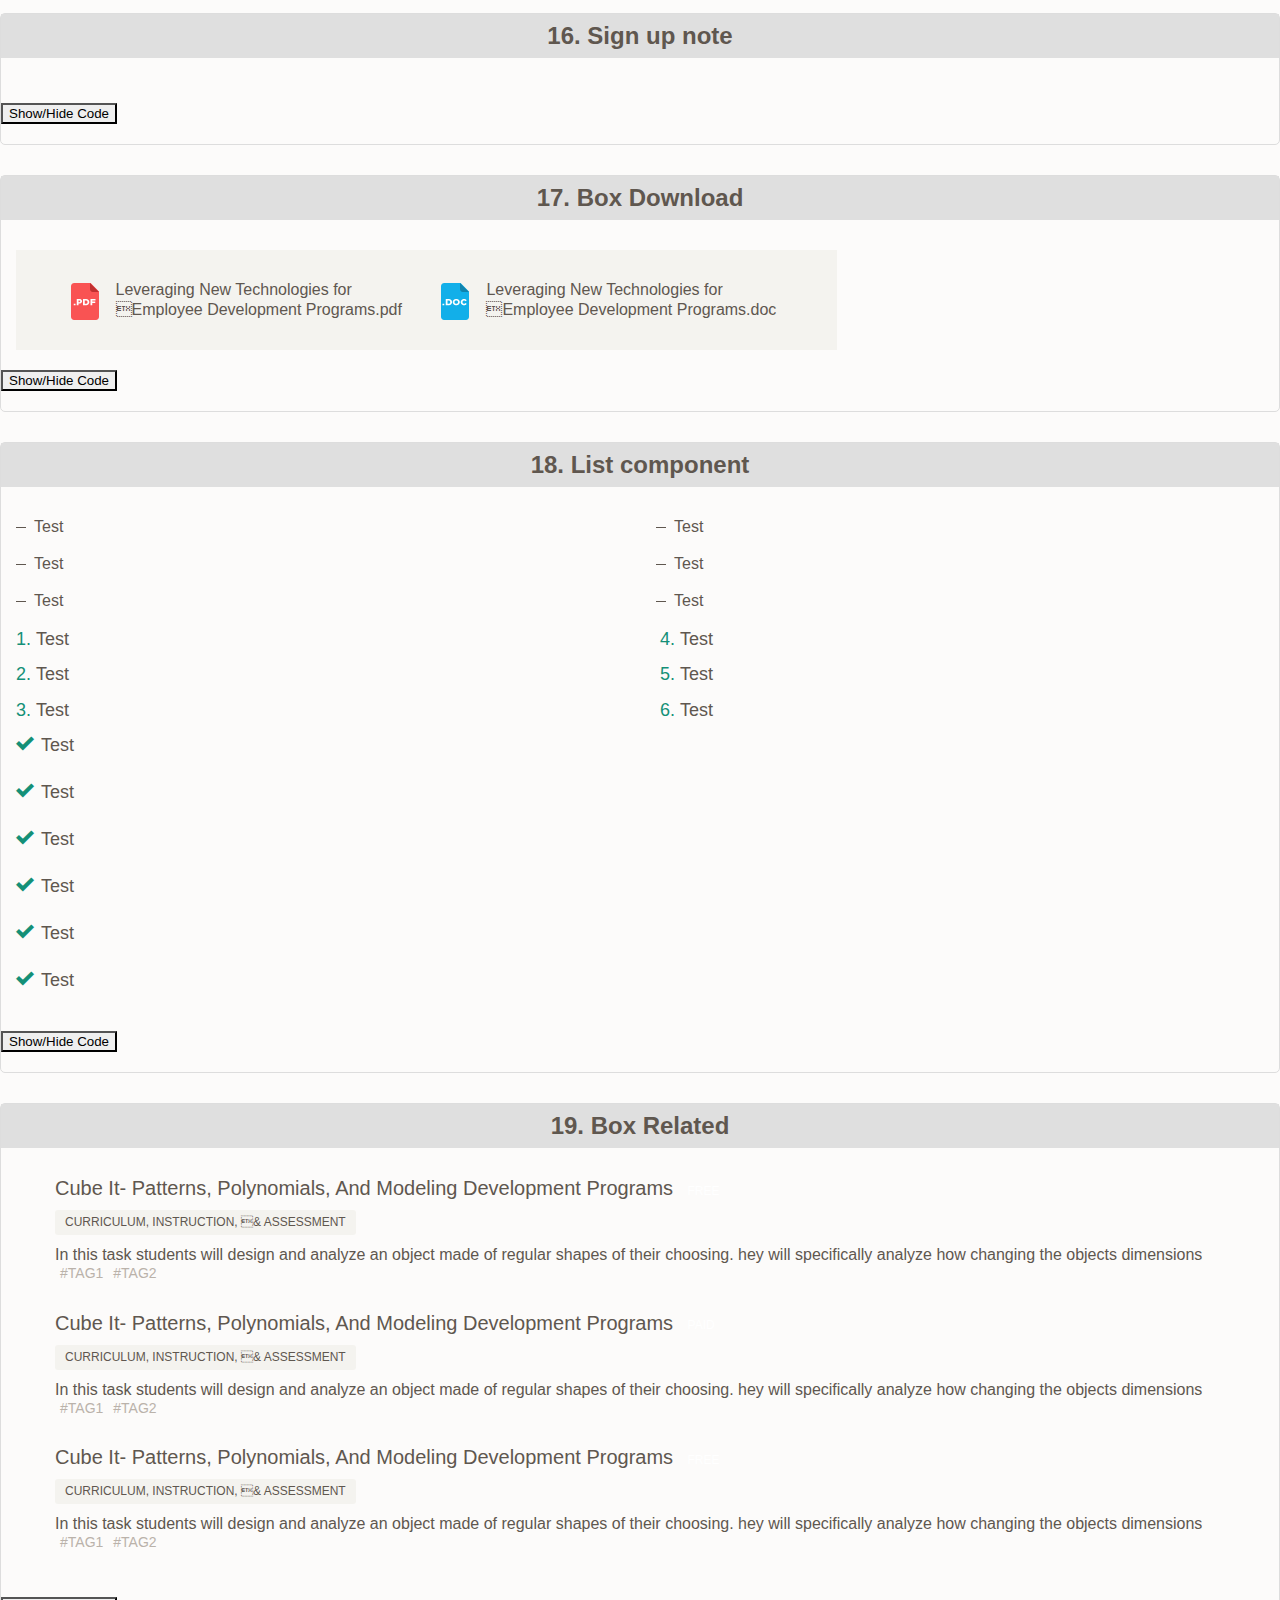
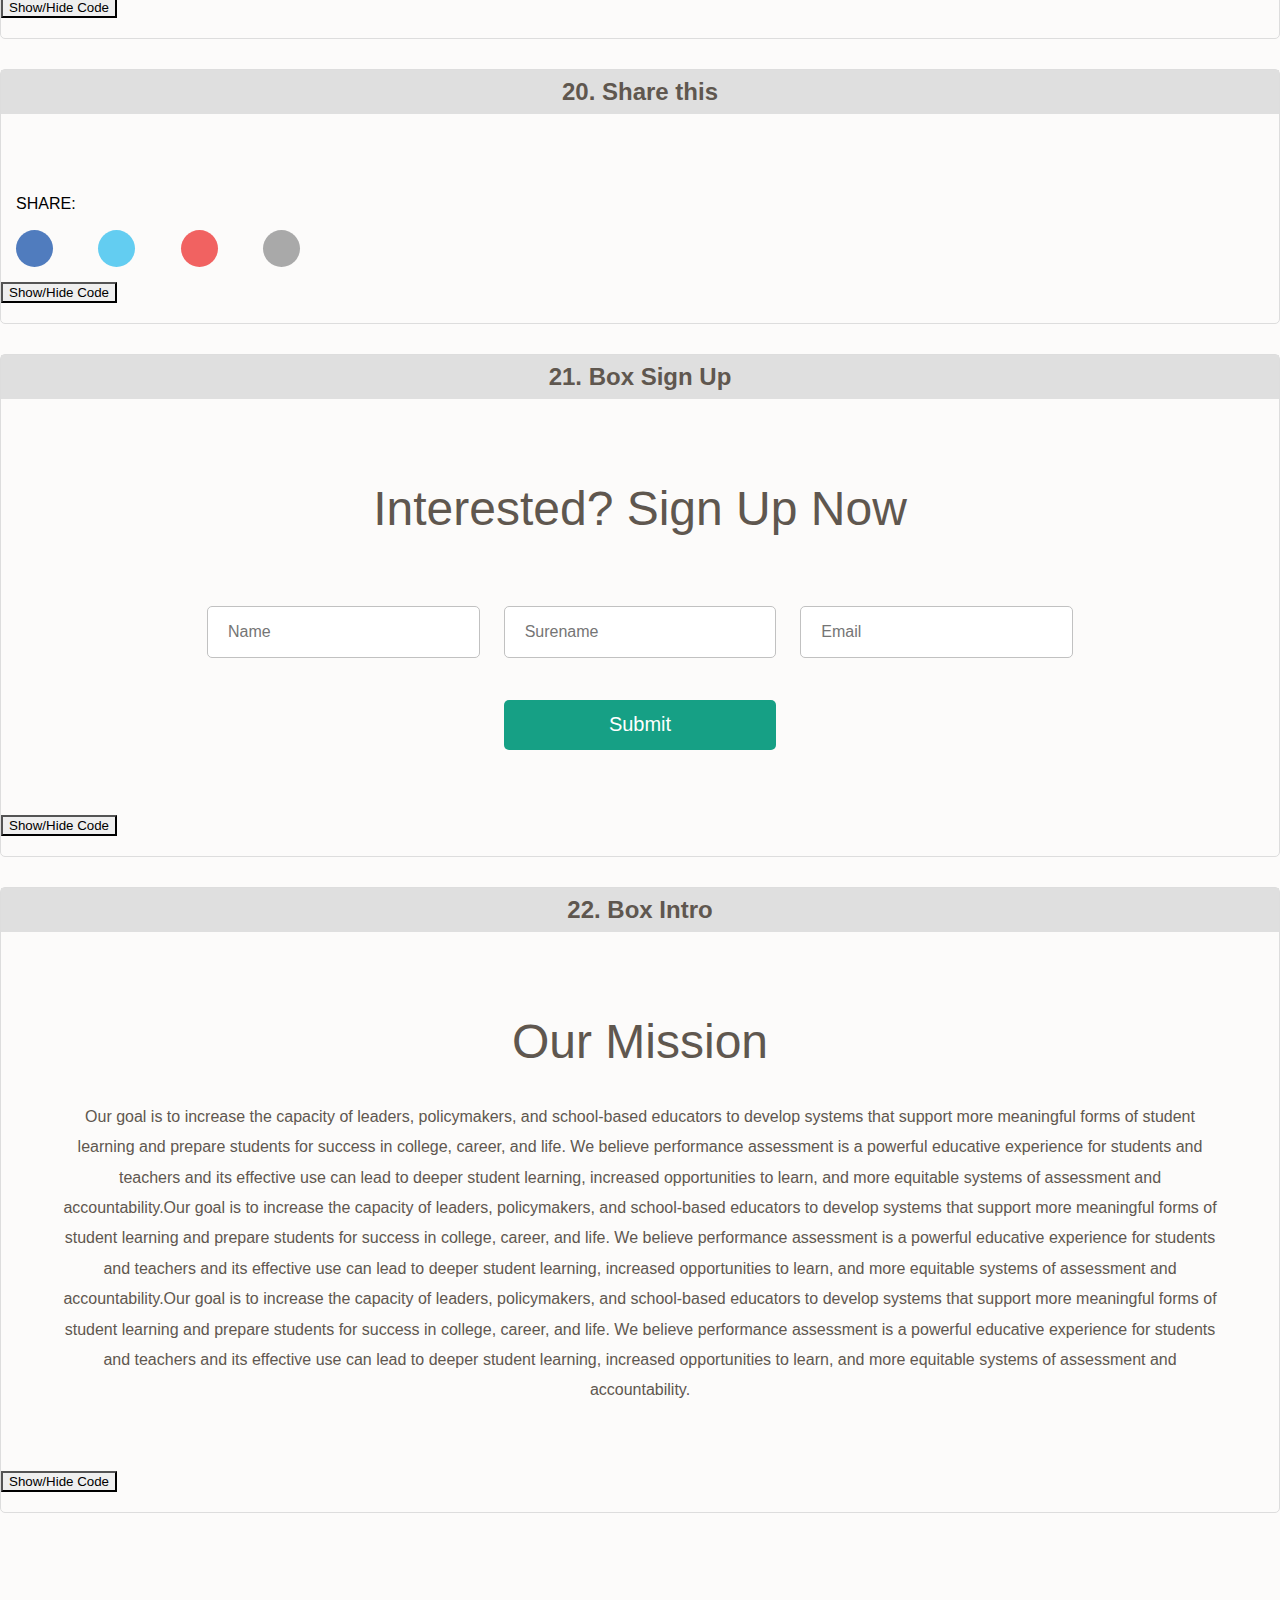
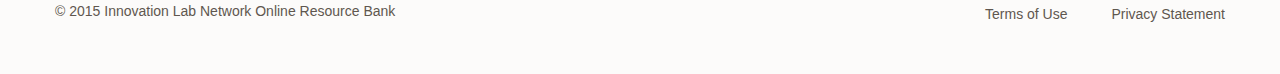
==== commit 6068558d: "Merge remote-tracking branch 'bievu/master'" ====
--- a/index.html
+++ b/index.html
@@ -26,6 +26,7 @@
   <script type="text/javascript" src="js/modal.js"></script>
   <script type="text/javascript" src="bower_components/chosen/chosen.jquery.min.js"></script>
   <script type="text/javascript" src="js/owl-carousel/owl.carousel.js"></script>
+  <script type="text/javascript" src="js/readmore.js"></script>
   <script type="text/javascript" src='js/script.js'></script>
 </head>
 
@@ -302,27 +303,8 @@
             <button class="hide-code">Hide Code</button>
           </div>
         </div>
-        <div class="component--item" id="24-box-save">
-          <h2 class="component--title">2. Box save</h2>
-          <div class="component--demo">
-            <div class="box-save">
-              <button class="button-save icon-star-full">Save to My Resources</button>
-            </div>
-          </div>
-          <button class="show-code">Show/Hide Code</button>
-          <div class="component--source element-invisible">
-            <div class="component--html">
-              <h2 class="component--source--title">Markup</h2>
-              <pre class="brush: php"><div class="box-save">
-  <button class="button-save icon-star-full">Save to My Resources</button>
-</div>
-</pre>
-            </div>
-            <button class="hide-code">Hide Code</button>
-          </div>
-        </div>
         <div class="component--item" id="04-boxhero">
-          <h2 class="component--title">3. Box hero</h2>
+          <h2 class="component--title">2. Box hero</h2>
           <div class="component--demo">
             <div class="box-hero">
               <div class="box-hero__image">
@@ -433,7 +415,7 @@
           </div>
         </div>
         <div class="component--item" id="box-logo">
-          <h2 class="component--title">4. Box Logo</h2>
+          <h2 class="component--title">3. Box Logo</h2>
           <div class="component--demo">
             <div class="container">
               <div class="box-logo">
@@ -484,7 +466,7 @@
           </div>
         </div>
         <div class="component--item" id="box_img">
-          <h2 class="component--title">5. Box Img</h2>
+          <h2 class="component--title">4. Box Img</h2>
           <div class="component--demo">
             <div class="box-img ">
               <div class="box-img__image">
@@ -605,7 +587,7 @@
           </div>
         </div>
         <div class="component--item" id="box-tags">
-          <h2 class="component--title">6. Box Tags</h2>
+          <h2 class="component--title">5. Box Tags</h2>
           <div class="component--demo">
             <ul class="box-tag">
               <li class="box-tag_item">
@@ -636,13 +618,13 @@
           </div>
         </div>
         <div class="component--item" id="box-teaser">
-          <h2 class="component--title">7. Box Teaser</h2>
+          <h2 class="component--title">6. Box Teaser</h2>
           <div class="component--demo">
-            <div class="box-teaser box-teaser--full">
+            <div class="box-teaser box-teaser--full container">
               <div class="box-teaser__grid">
                 <div class="box-teaser__item">
                   <div class="box-teaser__line-task">
-                    <h2 class="box-teaser__title">Cube It- Patterns, Polynomials, and Modeling Development Programs</h2>
+                    <h2 class="box-teaser__title"><a href="#">Cube It- Patterns, Polynomials, and Modeling Development Programs</a></h2>
                     <span class="box-teaser__status">free</span>
                   </div>
                   <div class="box-teaser__line-task">
@@ -683,7 +665,7 @@
                 </div>
                 <div class="box-teaser__item">
                   <div class="box-teaser__line-task">
-                    <h2 class="box-teaser__title">Cube It- Patterns, Polynomials, and Modeling Development Programs</h2>
+                    <h2 class="box-teaser__title"><a href="#">Cube It- Patterns, Polynomials, and Modeling Development Programs</a></h2>
                     <span class="box-teaser__status">paid</span>
                   </div>
                   <div class="box-teaser__line-task">
@@ -724,7 +706,7 @@
                 </div>
                 <div class="box-teaser__item">
                   <div class="box-teaser__line-task">
-                    <h2 class="box-teaser__title">Cube It- Patterns, Polynomials, and Modeling Development Programs</h2>
+                    <h2 class="box-teaser__title"><a href="#">Cube It- Patterns, Polynomials, and Modeling Development Programs</a></h2>
                     <span class="box-teaser__status">free</span>
                   </div>
                   <div class="box-teaser__line-task">
@@ -767,11 +749,11 @@
             </div>
 
 
-            <div class="box-teaser box-teaser--twocol">
+            <div class="box-teaser box-teaser--twocol container">
               <div class="box-teaser__grid">
                 <div class="box-teaser__item">
                   <div class="box-teaser__line-task">
-                    <h2 class="box-teaser__title">Cube It- Patterns, Polynomials, and Modeling Development Programs</h2>
+                    <h2 class="box-teaser__title"><a href="#">Cube It- Patterns, Polynomials, and Modeling Development Programs</a></h2>
                     <span class="box-teaser__status">free</span>
                   </div>
                   <div class="box-teaser__line-task">
@@ -812,7 +794,7 @@
                 </div>
                 <div class="box-teaser__item">
                   <div class="box-teaser__line-task">
-                    <h2 class="box-teaser__title">Cube It- Patterns, Polynomials, and Modeling Development Programs</h2>
+                    <h2 class="box-teaser__title"><a href="#">Cube It- Patterns, Polynomials, and Modeling Development Programs</a></h2>
                     <span class="box-teaser__status">paid</span>
                   </div>
                   <div class="box-teaser__line-task">
@@ -853,7 +835,7 @@
                 </div>
                 <div class="box-teaser__item">
                   <div class="box-teaser__line-task">
-                    <h2 class="box-teaser__title">Cube It- Patterns, Polynomials, and Modeling Development Programs</h2>
+                    <h2 class="box-teaser__title"><a href="#">Cube It- Patterns, Polynomials, and Modeling Development Programs</a></h2>
                     <span class="box-teaser__status">free</span>
                   </div>
                   <div class="box-teaser__line-task">
@@ -901,11 +883,11 @@
           <div class="component--source element-invisible">
             <div class="component--html">
               <h2 class="component--source--title">Markup</h2>
-              <pre class="brush: php"><div class="box-teaser box-teaser--full">
+              <pre class="brush: php"><div class="box-teaser box-teaser--full container">
   <div class="box-teaser__grid">
     <div class="box-teaser__item">
       <div class="box-teaser__line-task">
-        <h2 class="box-teaser__title">Cube It- Patterns, Polynomials, and Modeling Development Programs</h2>
+        <h2 class="box-teaser__title"><a href="#">Cube It- Patterns, Polynomials, and Modeling Development Programs</a></h2>
         <span class="box-teaser__status">free</span>
       </div>
       <div class="box-teaser__line-task">
@@ -946,7 +928,7 @@
     </div>
     <div class="box-teaser__item">
       <div class="box-teaser__line-task">
-        <h2 class="box-teaser__title">Cube It- Patterns, Polynomials, and Modeling Development Programs</h2>
+        <h2 class="box-teaser__title"><a href="#">Cube It- Patterns, Polynomials, and Modeling Development Programs</a></h2>
         <span class="box-teaser__status">paid</span>
       </div>
       <div class="box-teaser__line-task">
@@ -987,7 +969,7 @@
     </div>
     <div class="box-teaser__item">
       <div class="box-teaser__line-task">
-        <h2 class="box-teaser__title">Cube It- Patterns, Polynomials, and Modeling Development Programs</h2>
+        <h2 class="box-teaser__title"><a href="#">Cube It- Patterns, Polynomials, and Modeling Development Programs</a></h2>
         <span class="box-teaser__status">free</span>
       </div>
       <div class="box-teaser__line-task">
@@ -1030,11 +1012,11 @@
 </div>
 
 
-<div class="box-teaser box-teaser--twocol">
+<div class="box-teaser box-teaser--twocol container">
   <div class="box-teaser__grid">
     <div class="box-teaser__item">
       <div class="box-teaser__line-task">
-        <h2 class="box-teaser__title">Cube It- Patterns, Polynomials, and Modeling Development Programs</h2>
+        <h2 class="box-teaser__title"><a href="#">Cube It- Patterns, Polynomials, and Modeling Development Programs</a></h2>
         <span class="box-teaser__status">free</span>
       </div>
       <div class="box-teaser__line-task">
@@ -1075,7 +1057,7 @@
     </div>
     <div class="box-teaser__item">
       <div class="box-teaser__line-task">
-        <h2 class="box-teaser__title">Cube It- Patterns, Polynomials, and Modeling Development Programs</h2>
+        <h2 class="box-teaser__title"><a href="#">Cube It- Patterns, Polynomials, and Modeling Development Programs</a></h2>
         <span class="box-teaser__status">paid</span>
       </div>
       <div class="box-teaser__line-task">
@@ -1116,7 +1098,7 @@
     </div>
     <div class="box-teaser__item">
       <div class="box-teaser__line-task">
-        <h2 class="box-teaser__title">Cube It- Patterns, Polynomials, and Modeling Development Programs</h2>
+        <h2 class="box-teaser__title"><a href="#">Cube It- Patterns, Polynomials, and Modeling Development Programs</a></h2>
         <span class="box-teaser__status">free</span>
       </div>
       <div class="box-teaser__line-task">
@@ -1165,7 +1147,7 @@
           </div>
         </div>
         <div class="component--item" id="testimonial">
-          <h2 class="component--title">8. Testimonial</h2>
+          <h2 class="component--title">7. Testimonial</h2>
           <div class="component--demo">
             <div class="testimonial-wrapper">
               <h2 class="testimonial__title pane-title">TESTIMONIALS</h2>
@@ -1236,7 +1218,7 @@
           </div>
         </div>
         <div class="component--item" id="breadcrumd">
-          <h2 class="component--title">9. Breadcrumd</h2>
+          <h2 class="component--title">8. Breadcrumd</h2>
           <div class="component--demo">
             <div class="breadcrumd">
               <ul class="breadcrumd-left">
@@ -1269,7 +1251,7 @@
           </div>
         </div>
         <div class="component--item" id="get-in-touch">
-          <h2 class="component--title">10. Get In Touch</h2>
+          <h2 class="component--title">9. Get In Touch</h2>
           <div class="component--demo">
             <div class="get-in-touch">
               <div id="webform-component-name" class="form-item webform-component webform-component-textfield">
@@ -1330,7 +1312,7 @@
           </div>
         </div>
         <div class="component--item" id="tab-horizontal">
-          <h2 class="component--title">11. Tab Horizontal</h2>
+          <h2 class="component--title">10. Tab Horizontal</h2>
           <div class="component--demo">
             <div class="horizontal-tabs container clearfix">
               <ul class="horizontal-tabs-list">
@@ -1429,7 +1411,7 @@
           </div>
         </div>
         <div class="component--item" id="tab-vertical">
-          <h2 class="component--title">12. Tab Vertical</h2>
+          <h2 class="component--title">11. Tab Vertical</h2>
           <div class="component--demo">
             <div class="container">
               <div class="quicktabs-wrapper quicktabs-style-nostyle" id="quicktabs-tabs">
@@ -1668,7 +1650,7 @@
           </div>
         </div>
         <div class="component--item" id="box-title-icon">
-          <h2 class="component--title">13. Box Title Icon</h2>
+          <h2 class="component--title">12. Box Title Icon</h2>
           <div class="component--demo">
             <div class="container">
               <div class="box-title-icon">
@@ -1737,9 +1719,9 @@
           </div>
         </div>
         <div class="component--item" id="box-teaser-detail">
-          <h2 class="component--title">14. Box Teaser Detail</h2>
+          <h2 class="component--title">13. Box Teaser Detail</h2>
           <div class="component--demo">
-            <div class="box-teaser box-teaser--detail">
+            <div class="box-teaser box-teaser--detail container">
               <div class="box-teaser__line-task">
                 <h2 class="box-teaser__title">Cube It- Patterns, Polynomials, and Modeling Development Programs</h2>
                 <span class="box-teaser__status">free</span>
@@ -1777,13 +1759,13 @@
                   </ul>
 
                 </div>
-                <div class="box-teaser__img">
-                  <img src="../../images/imgdetail.jpg">
-                </div>
-                <div class="box-teaser__content">In this task students will design and analyze an object made of regular shapes of their choosing. hey will specifically analyze how changing the objects dimensions In this task students will design and analyze an object made of regular
-                  shapes of their choosing. hey will specifically analyze how changing the objects dimensions In this task students will design and analyze an object made of regular shapes of their choosing. hey will specifically analyze how changing
-                  the objects dimensions.</div>
-              </div>
+              </div>
+              <div class="box-teaser__img">
+                <img src="../../images/imgdetail.jpg">
+              </div>
+              <div class="box-teaser__content">In this task students will design and analyze an object made of regular shapes of their choosing. hey will specifically analyze how changing the objects dimensions In this task students will design and analyze an object made of regular shapes
+                of their choosing. hey will specifically analyze how changing the objects dimensions In this task students will design and analyze an object made of regular shapes of their choosing. hey will specifically analyze how changing the objects
+                dimensions.</div>
             </div>
 
 
@@ -1792,7 +1774,7 @@
           <div class="component--source element-invisible">
             <div class="component--html">
               <h2 class="component--source--title">Markup</h2>
-              <pre class="brush: php"><div class="box-teaser box-teaser--detail">
+              <pre class="brush: php"><div class="box-teaser box-teaser--detail container">
   <div class="box-teaser__line-task">
     <h2 class="box-teaser__title">Cube It- Patterns, Polynomials, and Modeling Development Programs</h2>
     <span class="box-teaser__status">free</span>
@@ -1830,12 +1812,12 @@
       </ul>
 
     </div>
-    <div class="box-teaser__img">
-      <img src="../../images/imgdetail.jpg">
-    </div>
-    <div class="box-teaser__content">In this task students will design and analyze an object made of regular shapes of their choosing. hey will specifically analyze how changing the objects dimensions In this task students will design and analyze an object made of regular shapes of their
-      choosing. hey will specifically analyze how changing the objects dimensions In this task students will design and analyze an object made of regular shapes of their choosing. hey will specifically analyze how changing the objects dimensions.</div>
-  </div>
+  </div>
+  <div class="box-teaser__img">
+    <img src="../../images/imgdetail.jpg">
+  </div>
+  <div class="box-teaser__content">In this task students will design and analyze an object made of regular shapes of their choosing. hey will specifically analyze how changing the objects dimensions In this task students will design and analyze an object made of regular shapes of their
+    choosing. hey will specifically analyze how changing the objects dimensions In this task students will design and analyze an object made of regular shapes of their choosing. hey will specifically analyze how changing the objects dimensions.</div>
 </div>
 
 
@@ -1845,7 +1827,7 @@
           </div>
         </div>
         <div class="component--item" id="sign-in">
-          <h2 class="component--title">15. Sign in</h2>
+          <h2 class="component--title">14. Sign in</h2>
           <div class="component--demo">
             <div id="modalContent" class="modal-content-sign-in modal fade">
               <div class="ctools-modal-content modal-forms-modal-content">
@@ -1946,7 +1928,7 @@
           </div>
         </div>
         <div class="component--item" id="sign-up">
-          <h2 class="component--title">16. Sign up</h2>
+          <h2 class="component--title">15. Sign up</h2>
           <div class="component--demo">
             <div id="modalContent" class="modal-content-agree-sign-up modal fade">
               <div class="ctools-modal-content modal-forms-modal-content">
@@ -2226,7 +2208,7 @@
           </div>
         </div>
         <div class="component--item" id="sign-up-note">
-          <h2 class="component--title">17. Sign up note</h2>
+          <h2 class="component--title">16. Sign up note</h2>
           <div class="component--demo">
             <div id="modalContent" class="modal-content-sign-up modal fade">
               <div class="ctools-modal-content modal-forms-modal-content">
@@ -2279,7 +2261,7 @@
           </div>
         </div>
         <div class="component--item" id="box-download">
-          <h2 class="component--title">18. Box Download</h2>
+          <h2 class="component--title">17. Box Download</h2>
           <div class="component--demo">
             <div class="block-download">
               <div class="download_doc">
@@ -2308,7 +2290,7 @@
           </div>
         </div>
         <div class="component--item" id="list">
-          <h2 class="component--title">19. List component</h2>
+          <h2 class="component--title">18. List component</h2>
           <div class="component--demo">
             <!-- List has border -->
             <ul class="list list-has-border list-grid">
@@ -2379,7 +2361,7 @@
           </div>
         </div>
         <div class="component--item" id="box-related">
-          <h2 class="component--title">20. Box Related</h2>
+          <h2 class="component--title">19. Box Related</h2>
           <div class="component--demo">
             <div class="box-related box-teaser container">
               <div class="box-related__item box-teaser__item">
@@ -2510,7 +2492,7 @@
           </div>
         </div>
         <div class="component--item" id="share-this">
-          <h2 class="component--title">21. Share this</h2>
+          <h2 class="component--title">20. Share this</h2>
           <div class="component--demo">
             <div class="share-this">
               <h2 class="pane-title">SHARE:</h2>
@@ -2548,6 +2530,86 @@
             <button class="hide-code">Hide Code</button>
           </div>
         </div>
+        <div class="component--item" id="box-sign-up">
+          <h2 class="component--title">21. Box Sign Up</h2>
+          <div class="component--demo">
+            <div class="box-sign-up container">
+              <h2 class="box-sign-up__title pane-title">Interested? Sign Up Now</h2>
+              <form class="box-sign-up__form">
+                <div class="box-sign-up__name">
+                  <input required="required" placeholder="Name" id="edit-submitted-name" name="submitted[name]" value="" size="60" maxlength="128" class="form-text required" type="text">
+                </div>
+                <div class="box-sign-up__surename">
+                  <input required="required" placeholder="Surename" id="edit-submitted-surename" name="submitted[surename]" value="" size="60" maxlength="128" class="form-text required" type="text">
+                </div>
+                <div class="box-sign-up__email">
+                  <input required="required" class="email form-text form-email required" placeholder="Email" id="edit-submitted-email" name="submitted[email]" size="60" type="email">
+                </div>
+                <div class="form-actions">
+                  <input type="submit" value="Submit" name="op" class="webform-submit button-primary form-submit">
+                </div>
+              </form>
+            </div>
+          </div>
+          <button class="show-code">Show/Hide Code</button>
+          <div class="component--source element-invisible">
+            <div class="component--html">
+              <h2 class="component--source--title">Markup</h2>
+              <pre class="brush: php"><div class="box-sign-up container">
+  <h2 class="box-sign-up__title pane-title">Interested? Sign Up Now</h2>
+  <form class="box-sign-up__form">
+    <div class="box-sign-up__name">
+      <input required="required" placeholder="Name" id="edit-submitted-name" name="submitted[name]" value="" size="60" maxlength="128" class="form-text required" type="text">
+    </div>
+    <div class="box-sign-up__surename">
+      <input required="required" placeholder="Surename" id="edit-submitted-surename" name="submitted[surename]" value="" size="60" maxlength="128" class="form-text required" type="text">
+    </div>
+    <div class="box-sign-up__email">
+      <input required="required" class="email form-text form-email required" placeholder="Email" id="edit-submitted-email" name="submitted[email]" size="60" type="email">
+    </div>
+    <div class="form-actions">
+      <input type="submit" value="Submit" name="op" class="webform-submit button-primary form-submit">
+    </div>
+  </form>
+</div>
+</pre>
+            </div>
+            <button class="hide-code">Hide Code</button>
+          </div>
+        </div>
+        <div class="component--item" id="box-intro">
+          <h2 class="component--title">22. Box Intro</h2>
+          <div class="component--demo">
+            <div class="box-intro container">
+              <h2 class="pane-title box-intro_title">Our Mission</h2>
+              <div class="box-intro_content">Our goal is to increase the capacity of leaders, policymakers, and school-based educators to develop systems that support more meaningful forms of student learning and prepare students for success in college, career, and life. We believe
+                performance assessment is a powerful educative experience for students and teachers and its effective use can lead to deeper student learning, increased opportunities to learn, and more equitable systems of assessment and accountability.Our
+                goal is to increase the capacity of leaders, policymakers, and school-based educators to develop systems that support more meaningful forms of student learning and prepare students for success in college, career, and life. We believe performance
+                assessment is a powerful educative experience for students and teachers and its effective use can lead to deeper student learning, increased opportunities to learn, and more equitable systems of assessment and accountability.Our goal is
+                to increase the capacity of leaders, policymakers, and school-based educators to develop systems that support more meaningful forms of student learning and prepare students for success in college, career, and life. We believe performance
+                assessment is a powerful educative experience for students and teachers and its effective use can lead to deeper student learning, increased opportunities to learn, and more equitable systems of assessment and accountability.</div>
+            </div>
+
+          </div>
+          <button class="show-code">Show/Hide Code</button>
+          <div class="component--source element-invisible">
+            <div class="component--html">
+              <h2 class="component--source--title">Markup</h2>
+              <pre class="brush: php"><div class="box-intro container">
+  <h2 class="pane-title box-intro_title">Our Mission</h2>
+  <div class="box-intro_content">Our goal is to increase the capacity of leaders, policymakers, and school-based educators to develop systems that support more meaningful forms of student learning and prepare students for success in college, career, and life. We believe performance
+    assessment is a powerful educative experience for students and teachers and its effective use can lead to deeper student learning, increased opportunities to learn, and more equitable systems of assessment and accountability.Our goal is to increase
+    the capacity of leaders, policymakers, and school-based educators to develop systems that support more meaningful forms of student learning and prepare students for success in college, career, and life. We believe performance assessment is a powerful
+    educative experience for students and teachers and its effective use can lead to deeper student learning, increased opportunities to learn, and more equitable systems of assessment and accountability.Our goal is to increase the capacity of leaders,
+    policymakers, and school-based educators to develop systems that support more meaningful forms of student learning and prepare students for success in college, career, and life. We believe performance assessment is a powerful educative experience
+    for students and teachers and its effective use can lead to deeper student learning, increased opportunities to learn, and more equitable systems of assessment and accountability.</div>
+</div>
+
+</pre>
+            </div>
+            <button class="hide-code">Hide Code</button>
+          </div>
+        </div>
       </div>
     </section>
     <section>
--- a/css/styles.css
+++ b/css/styles.css
@@ -876,8 +876,10 @@
   -webkit-border-radius: 3px;
   border-radius: 3px;
   font-family: 'source_sans_prosemibold', Helvetica, Arial, sans-serif;
+  background-color: transparent !important;
   display: inline-block;
   font-size: 0.75rem;
+  padding: 0;
   text-transform: uppercase;
 }
 .box-related .box-related__item .box-related__status.green {
@@ -906,6 +908,56 @@
   margin-bottom: 0;
 }
 
+.box-sign-up .pane-title {
+  font-family: 'source_sans_prolight', Helvetica, Arial, sans-serif;
+  color: #5f574f;
+  margin-bottom: 1.875rem;
+  text-align: center;
+}
+@media (min-width: 48em) {
+  .box-sign-up .pane-title {
+    margin-bottom: 4.1875rem;
+  }
+}
+.box-sign-up .box-sign-up__form {
+  padding: 0 0 1.875rem;
+}
+@media (min-width: 60em) {
+  .box-sign-up .box-sign-up__form {
+    padding: 0 8.75rem 3.125rem;
+  }
+}
+.box-sign-up .box-sign-up__form .box-sign-up__name, .box-sign-up .box-sign-up__form .box-sign-up__surename, .box-sign-up .box-sign-up__form .box-sign-up__email {
+  -moz-box-sizing: border-box;
+  -webkit-box-sizing: border-box;
+  box-sizing: border-box;
+  float: left;
+  margin-bottom: 1.25rem;
+  padding: 0 0.75rem;
+  width: 100%;
+}
+@media (min-width: 48em) {
+  .box-sign-up .box-sign-up__form .box-sign-up__name, .box-sign-up .box-sign-up__form .box-sign-up__surename, .box-sign-up .box-sign-up__form .box-sign-up__email {
+    margin-bottom: 2.3125rem;
+    width: 33.333%;
+  }
+}
+.box-sign-up .box-sign-up__form .form-text {
+  height: 3.25rem;
+  padding: 1rem 1.25rem;
+}
+.box-sign-up .box-sign-up__form .form-actions {
+  clear: both;
+  text-align: center;
+}
+.box-sign-up .box-sign-up__form .form-actions .form-submit {
+  font-family: 'source_sans_prosemibold', Helvetica, Arial, sans-serif;
+  font-size: 1.25rem;
+  height: 3.125rem;
+  padding: 0.625rem 1.875rem;
+  width: 17rem;
+}
+
 .box-tag {
   display: inline-block;
   margin-bottom: 1.875rem;
@@ -916,7 +968,7 @@
   float: left;
   font-size: 0.875rem;
   margin: 0 0.3125rem;
-  text-transform: uppercase;
+  text-transform: normal;
 }
 .box-tag .box-tag_item a {
   color: #bab2aa;
@@ -927,27 +979,32 @@
 
 .box-teaser .box-teaser__grid {
   display: inline-block;
-  width: 100%;
 }
 .box-teaser .box-teaser__grid .box-teaser__item {
   margin-bottom: 2.5rem;
 }
-.box-teaser .box-teaser__grid .box-teaser__item .box-teaser__title {
+.box-teaser .box-teaser__title {
   font-family: 'source_sans_prosemibold', Helvetica, Arial, sans-serif;
-  color: #000;
-  float: left;
+  display: inline;
   font-size: 1.25rem;
   font-weight: normal;
+  line-height: 1.25rem;
   margin-bottom: 0;
   margin-right: 0.625rem;
   text-transform: capitalize;
 }
+.box-teaser .box-teaser__title a {
+  color: #000;
+}
+.box-teaser .box-teaser__title a:hover {
+  color: #16a085;
+}
 @media screen and (max-width: 47.9375em) {
-  .box-teaser .box-teaser__grid .box-teaser__item .box-teaser__title {
+  .box-teaser .box-teaser__title {
     margin-bottom: 0.625rem;
   }
 }
-.box-teaser .box-teaser__grid .box-teaser__item .box-teaser__status {
+.box-teaser .box-teaser__status {
   -moz-border-radius: 3px;
   -webkit-border-radius: 3px;
   border-radius: 3px;
@@ -956,13 +1013,20 @@
   font-size: 0.75rem;
   padding: 0.125rem 0.625rem;
   text-transform: uppercase;
+  vertical-align: middle;
+}
+.box-teaser .box-teaser__status.green {
+  background-color: #16a085;
+}
+.box-teaser .box-teaser__status.blue {
+  background-color: #235a8e;
 }
 @media screen and (max-width: 47.9375em) {
-  .box-teaser .box-teaser__grid .box-teaser__item .box-teaser__status {
+  .box-teaser .box-teaser__status {
     margin-bottom: 0.625rem;
   }
 }
-.box-teaser .box-teaser__grid .box-teaser__item .box-teaser__label {
+.box-teaser .box-teaser__label {
   font-family: 'source_sans_prosemibold', Helvetica, Arial, sans-serif;
   color: #000;
   display: block;
@@ -971,11 +1035,11 @@
   text-transform: uppercase;
 }
 @media screen and (max-width: 47.9375em) {
-  .box-teaser .box-teaser__grid .box-teaser__item .box-teaser__label {
+  .box-teaser .box-teaser__label {
     margin-bottom: 0;
   }
 }
-.box-teaser .box-teaser__grid .box-teaser__item .box-teaser__line-item {
+.box-teaser .box-teaser__line-item {
   display: inline-block;
   font-size: 0.875rem;
   padding-right: 2.1875rem;
@@ -983,68 +1047,81 @@
   width: 23.07692%;
 }
 @media screen and (max-width: 47.9375em) {
-  .box-teaser .box-teaser__grid .box-teaser__item .box-teaser__line-item {
+  .box-teaser .box-teaser__line-item {
     margin-bottom: 10px;
   }
 }
-.box-teaser .box-teaser__grid .box-teaser__item .box-teaser__line-item:last-of-type {
+.box-teaser .box-teaser__line-item:last-of-type {
   padding-right: 0;
 }
 @media screen and (max-width: 47.9375em) {
-  .box-teaser .box-teaser__grid .box-teaser__item .box-teaser__line-item {
+  .box-teaser .box-teaser__line-item {
     width: 100%;
   }
-  .box-teaser .box-teaser__grid .box-teaser__item .box-teaser__line-item:nth-child(n+1) {
+  .box-teaser .box-teaser__line-item:nth-child(n+1) {
     padding-right: 0;
   }
 }
-.box-teaser .box-teaser__grid .box-teaser__item .box-teaser__rating .br-widget {
-  display: inline-block;
-}
-.box-teaser .box-teaser__grid .box-teaser__item .box-teaser__rating .br-widget a {
+.box-teaser .box-teaser__rating .br-widget {
+  display: inline-block;
+}
+.box-teaser .box-teaser__rating .br-widget a {
   font-family: 'icomoon';
   float: left;
   margin-right: 0.3125rem;
 }
-.box-teaser .box-teaser__grid .box-teaser__item .box-teaser__rating .br-widget a:before {
+.box-teaser .box-teaser__rating .br-widget a:before {
   color: #e1e1e1;
   content: "\e601";
 }
-.box-teaser .box-teaser__grid .box-teaser__item .box-teaser__rating .br-widget a.br-active:before, .box-teaser .box-teaser__grid .box-teaser__item .box-teaser__rating .br-widget a.br-selected:before {
+.box-teaser .box-teaser__rating .br-widget a.br-active:before, .box-teaser .box-teaser__rating .br-widget a.br-selected:before {
   color: #eaab02;
 }
-.box-teaser .box-teaser__grid .box-teaser__item .box-teaser__rating .br-widget .br-current-rating {
+.box-teaser .box-teaser__rating .br-widget .br-current-rating {
   float: left;
   margin-left: 0.625rem;
   padding-right: 0.9375rem;
   position: relative;
 }
-.box-teaser .box-teaser__grid .box-teaser__item .box-teaser__rating .br-widget .br-current-rating:before {
+.box-teaser .box-teaser__rating .br-widget .br-current-rating:before {
   content: "/5";
   position: absolute;
   right: 0;
   top: 0;
 }
-.box-teaser .box-teaser__grid .box-teaser__item .box-tag {
+.box-teaser .box-tag {
   margin-bottom: 0;
 }
-.box-teaser .box-teaser__grid .box-teaser__item .box-teaser__line-task {
+.box-teaser .box-tag .box-tag_item {
+  text-transform: uppercase;
+}
+.box-teaser .box-teaser__line-task {
   display: inline-block;
   margin-bottom: 1.25rem;
   width: 100%;
 }
 @media screen and (max-width: 47.9375em) {
-  .box-teaser .box-teaser__grid .box-teaser__item .box-teaser__line-task {
+  .box-teaser .box-teaser__line-task {
     margin-bottom: 0;
   }
 }
-.box-teaser .box-teaser__grid .box-teaser__item .box-teaser__content {
+.box-teaser .box-teaser__content {
   line-height: 1.5;
   margin-bottom: 0.9375rem;
+}
+@media screen and (min-width: 73.0625em) {
+  .box-teaser.box-teaser--twocol .box-teaser__grid {
+    margin: 0 -2.5rem;
+  }
 }
 .box-teaser.box-teaser--twocol .box-teaser__grid .box-teaser__item {
   float: left;
   width: 48.71795%;
+}
+@media screen and (min-width: 73.0625em) {
+  .box-teaser.box-teaser--twocol .box-teaser__grid .box-teaser__item {
+    padding: 0 2.5rem;
+  }
 }
 @media screen and (max-width: 47.9375em) {
   .box-teaser.box-teaser--twocol .box-teaser__grid .box-teaser__item {
@@ -1074,6 +1151,10 @@
   font-family: 'source_sans_proregular', Helvetica, Arial, sans-serif;
   color: #000;
   font-size: 2.5rem;
+  line-height: 2.5rem;
+}
+.box-teaser.box-teaser--detail .box-teaser__img img {
+  margin-bottom: 0.625rem;
 }
 
 .box-title-icon {
@@ -1167,26 +1248,6 @@
 }
 .box-title-icon .box-title-icon__content p {
   margin-bottom: 0;
-}
-
-.box-save {
-  text-align: center;
-}
-.box-save .button-save {
-  -moz-border-radius: 4px;
-  -webkit-border-radius: 4px;
-  border-radius: 4px;
-  background-color: #f0f0f0;
-  border: medium none;
-  font-size: 1rem;
-  padding: 0.9375rem 1.875rem;
-}
-.box-save .button-save::before {
-  color: #ffba00;
-  margin-right: 5px;
-}
-.box-save .button-save:hover {
-  background-color: #dfdfdf;
 }
 
 .breadcrumd {
@@ -2857,6 +2918,26 @@
   margin-right: 2.5rem;
 }
 
+.box-intro {
+  margin-bottom: 3.125rem;
+  text-align: center;
+}
+.box-intro .box-intro_content {
+  line-height: 1.9;
+}
+.box-intro .box-intro_content .morecontent span {
+  display: none;
+}
+.box-intro .box-intro_content .morelink {
+  font-family: 'source_sans_prosemibold', Helvetica, Arial, sans-serif;
+  color: #5f574f;
+  display: block;
+  margin-bottom: 1.875rem;
+}
+.box-intro .box-intro_content .morelink:hover {
+  color: #16a085;
+}
+
 /* No files to import found in vendors/** */
 @media (min-width: 48em) {
   .header-content:before, .header-content:after {
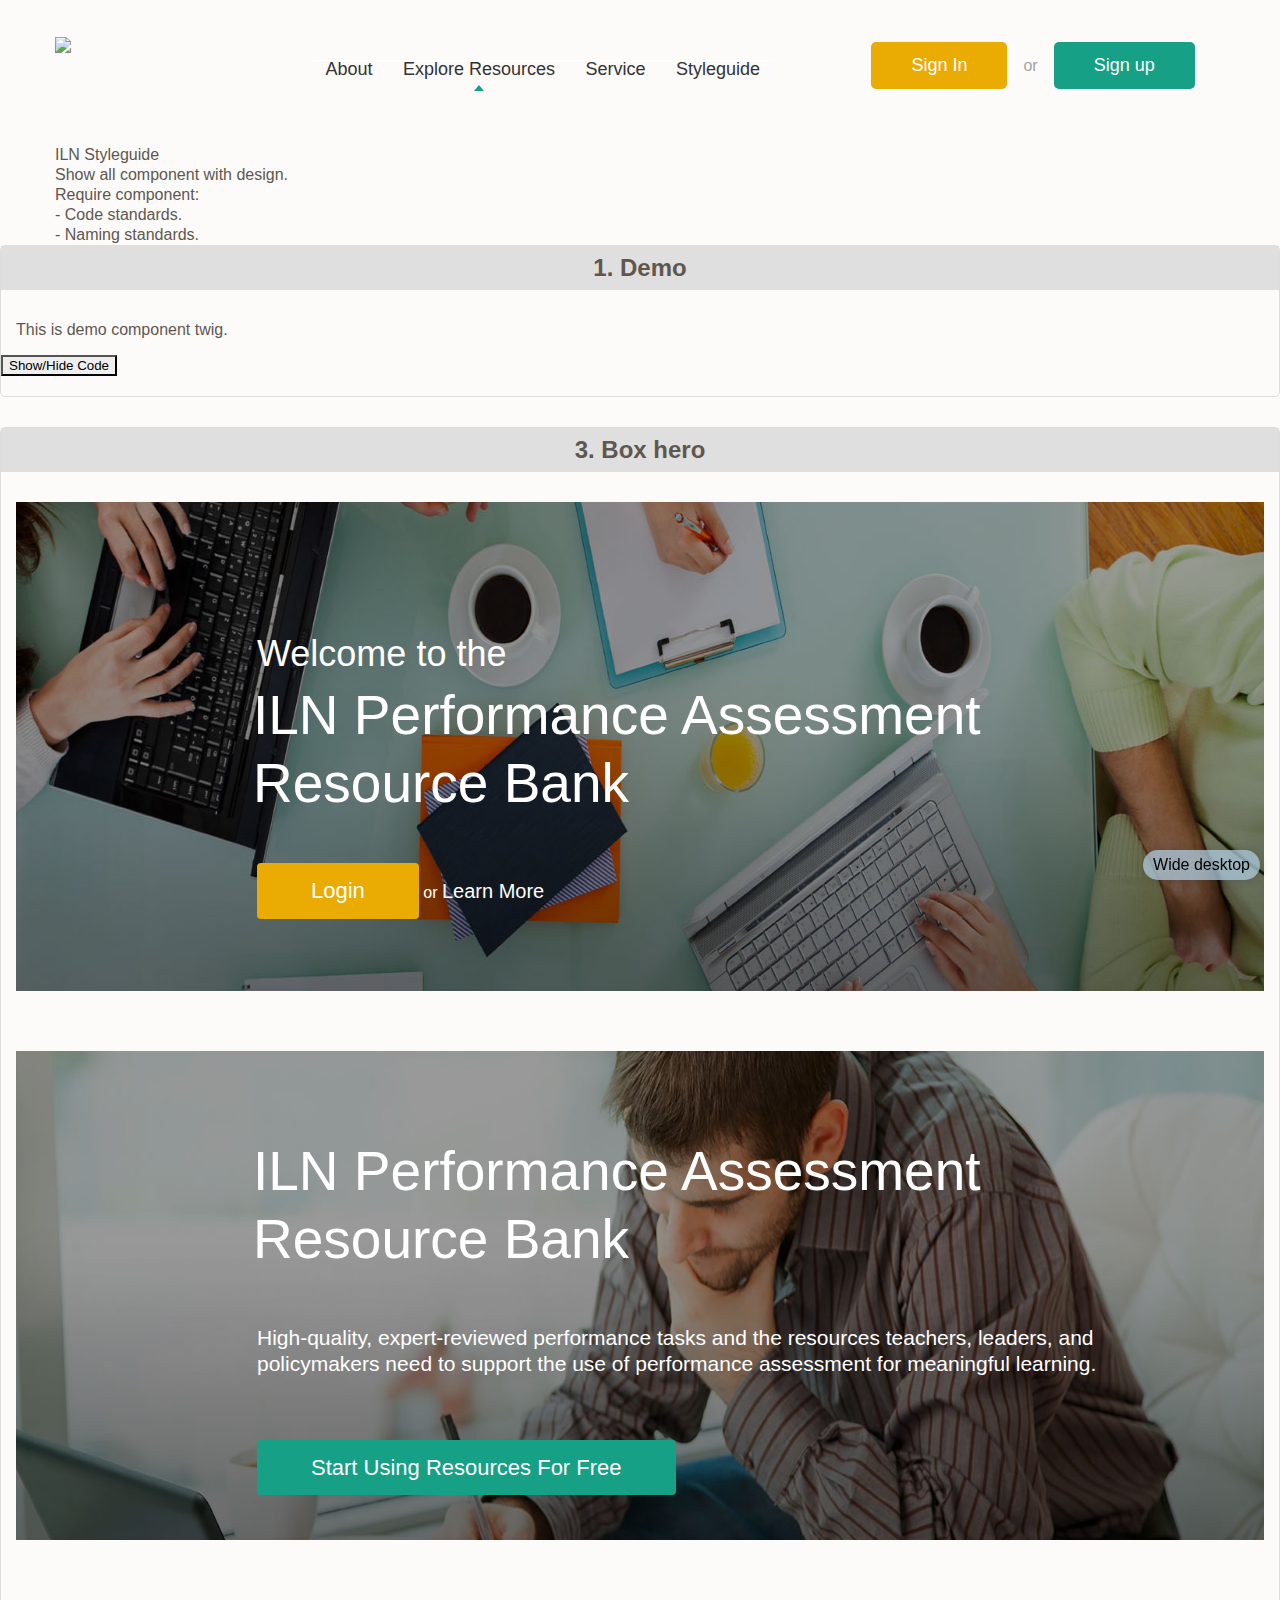
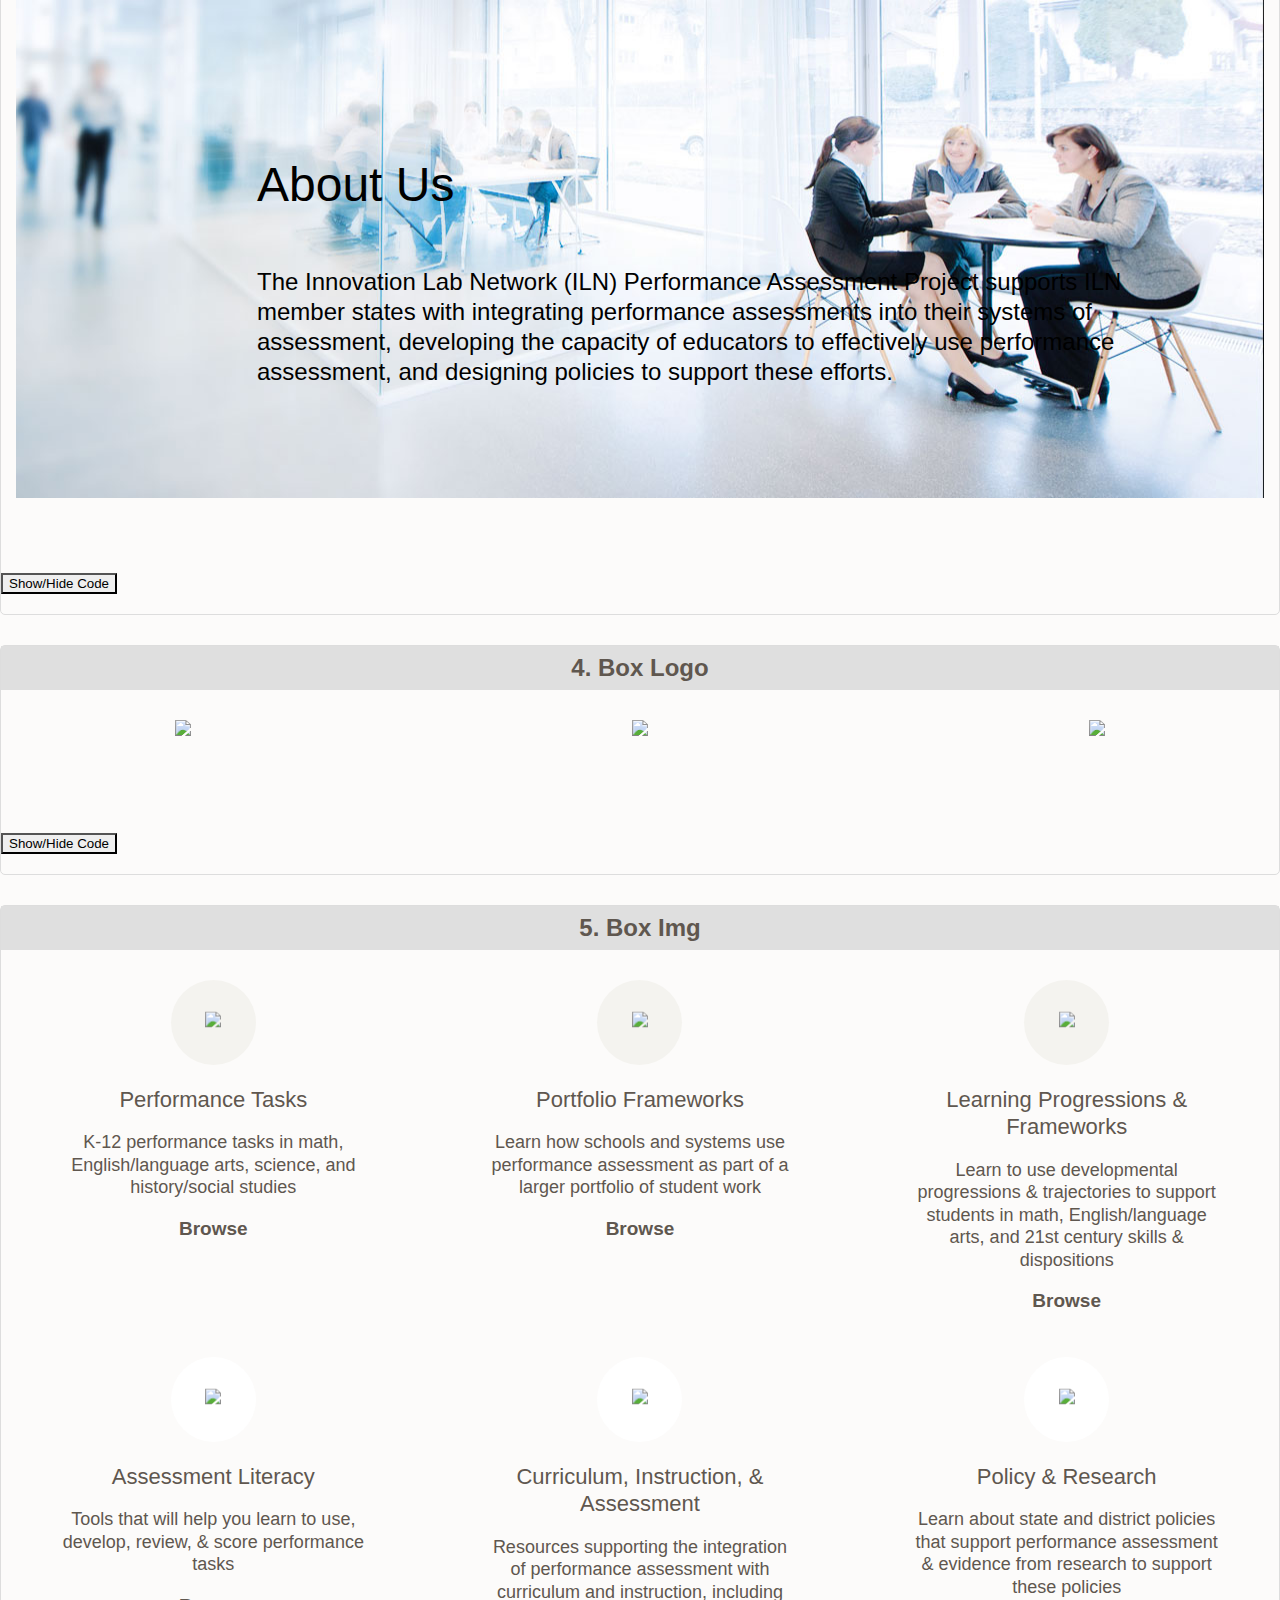
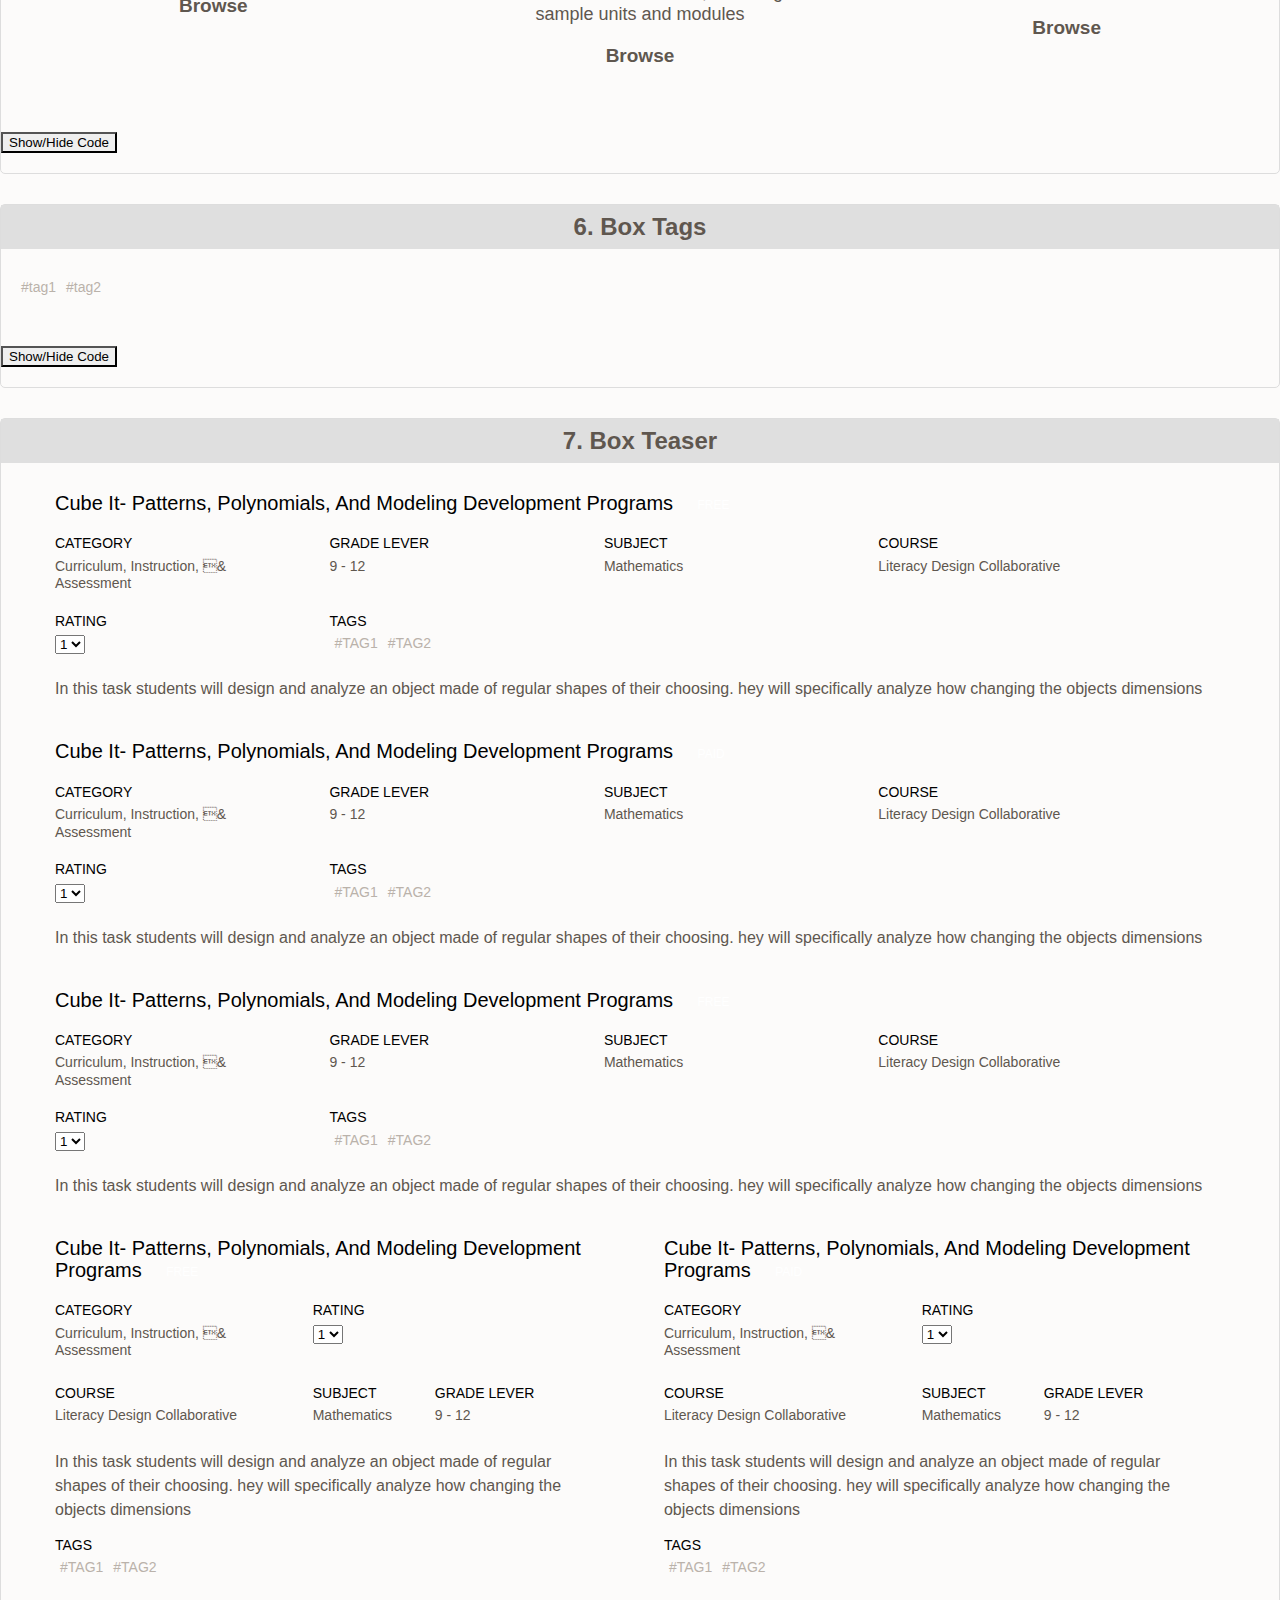
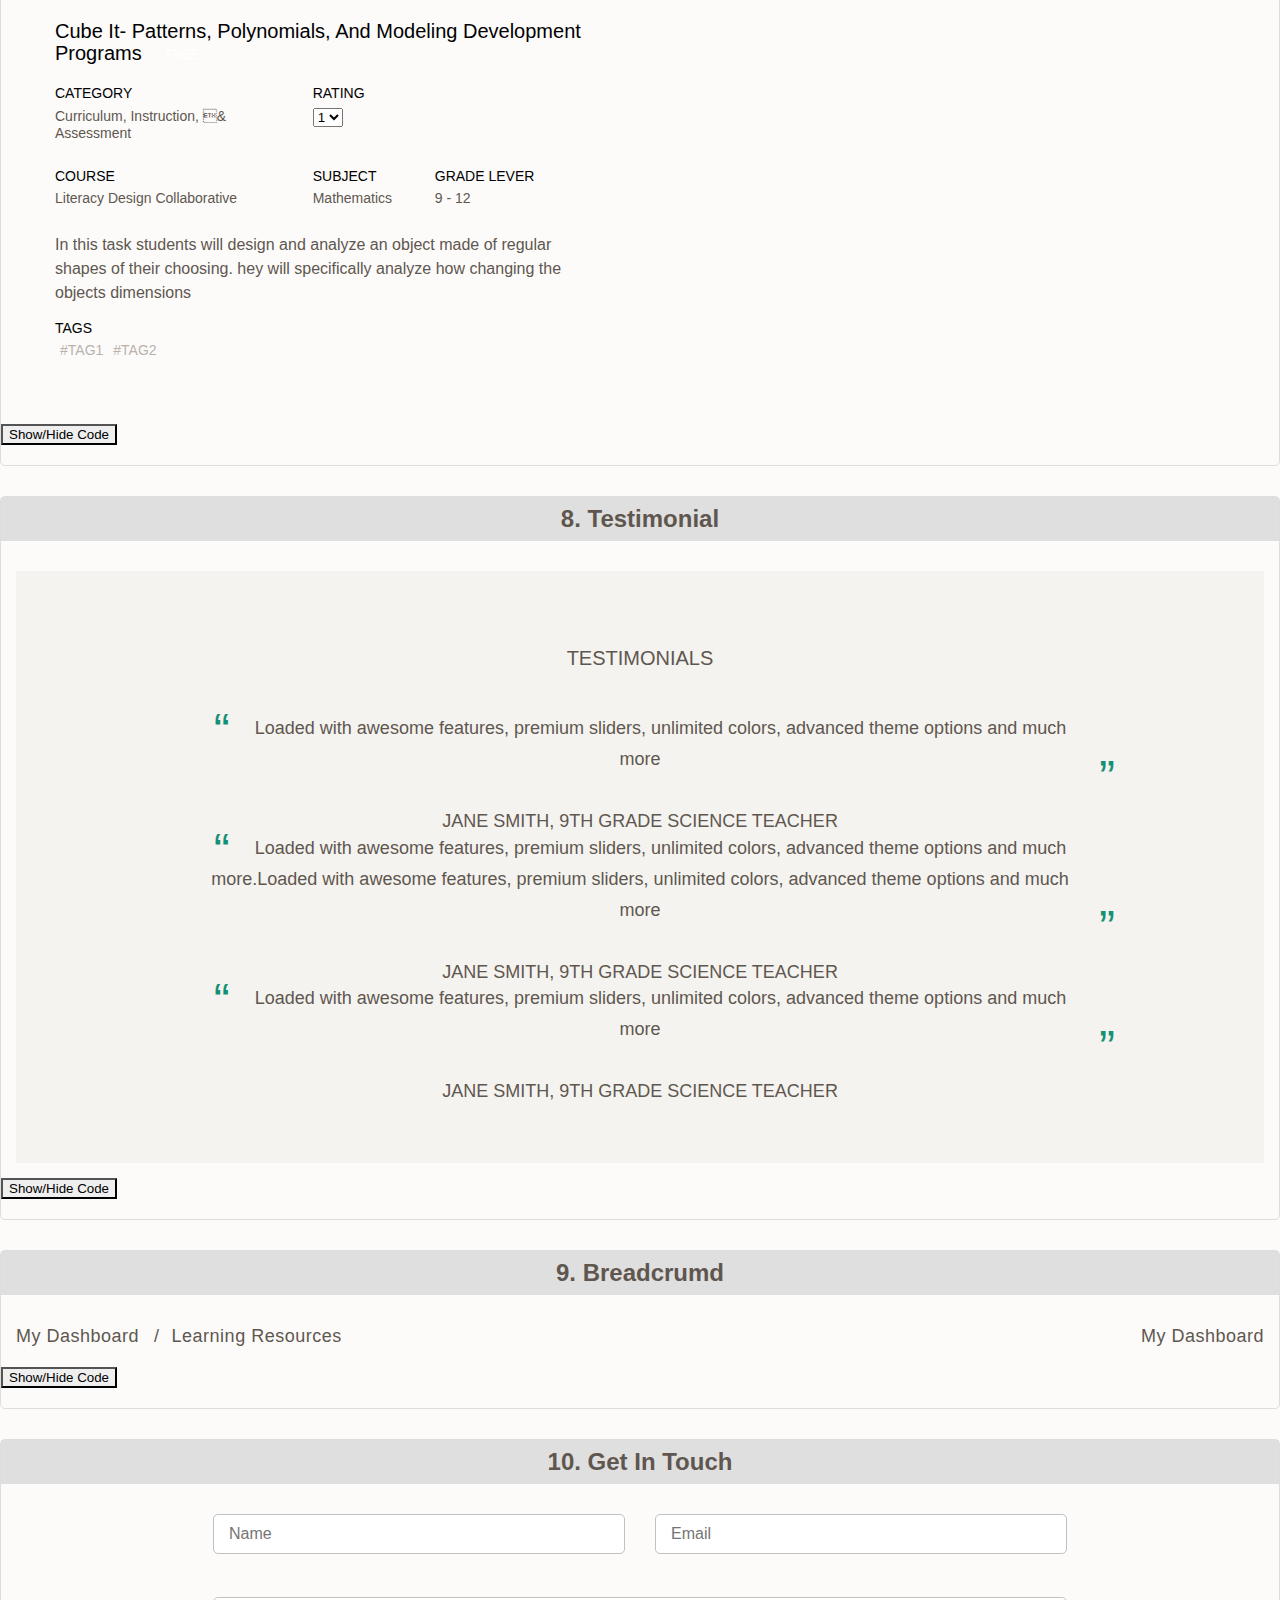
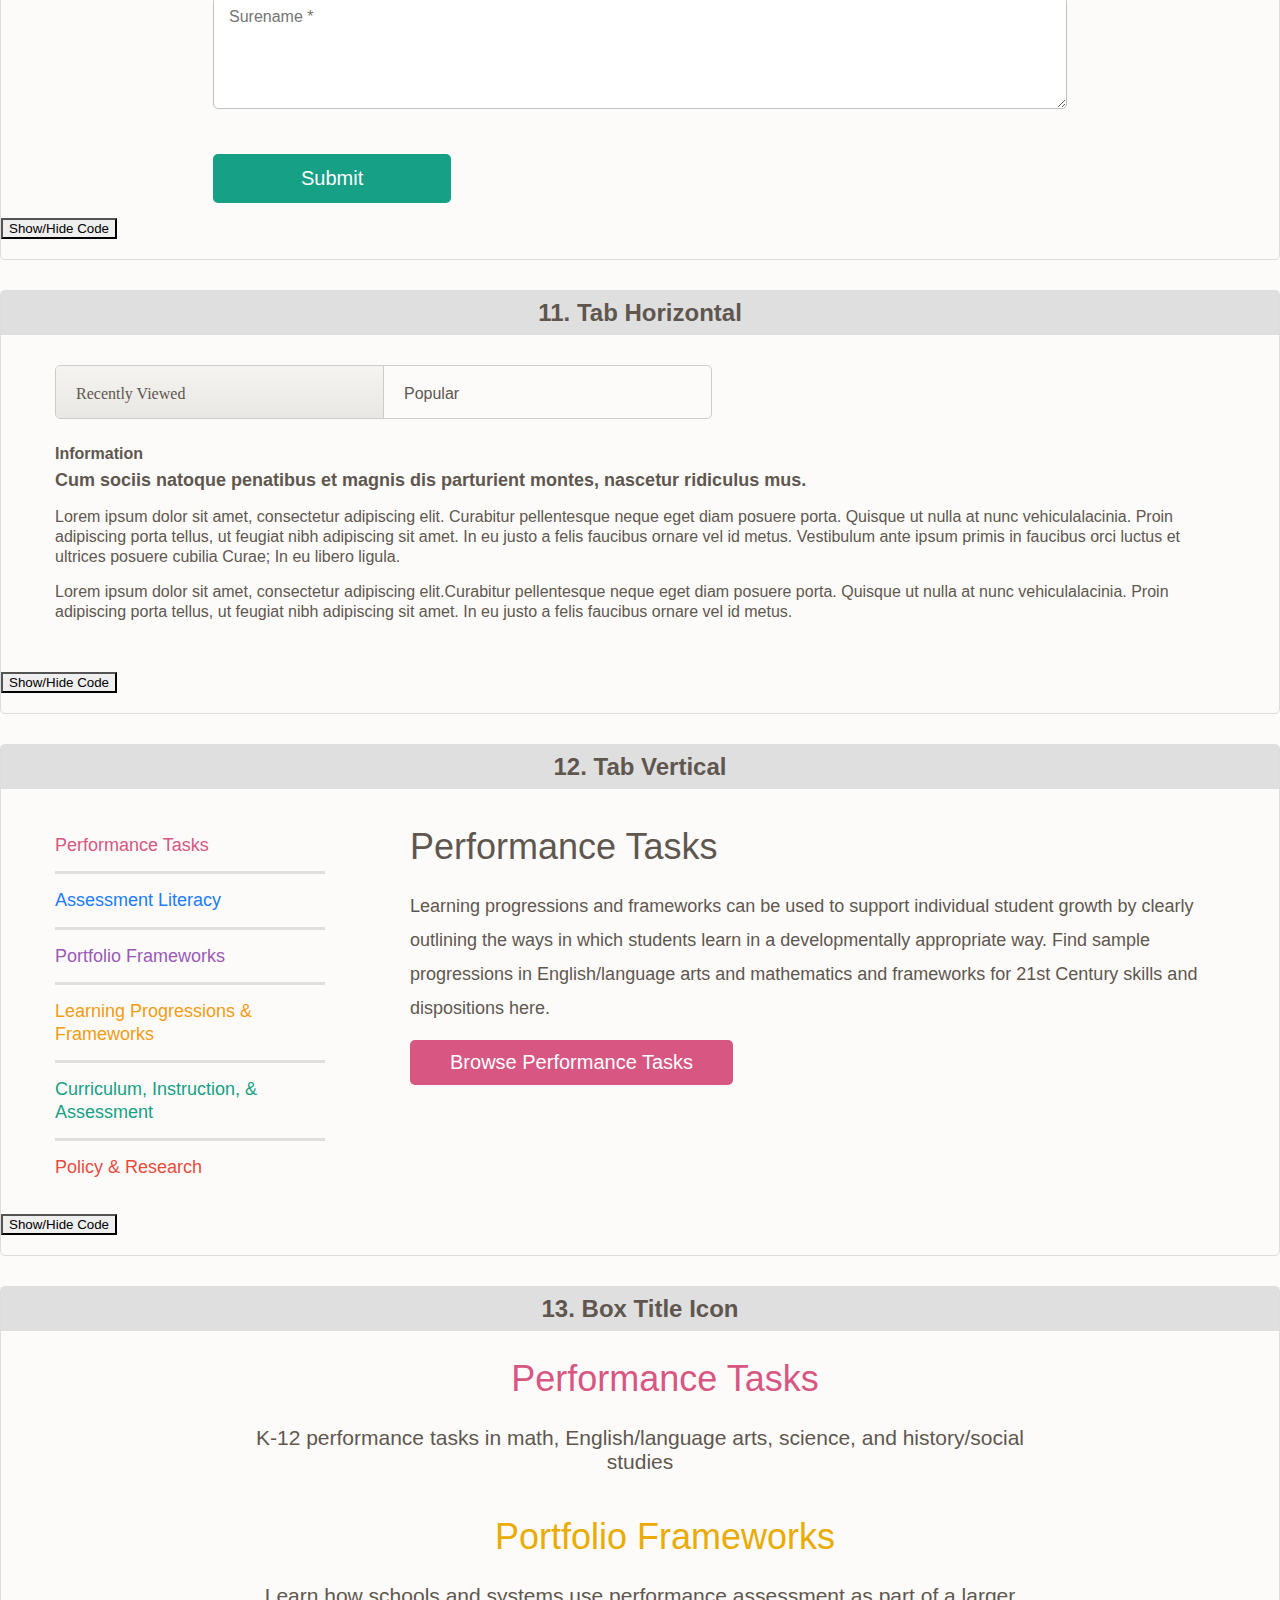
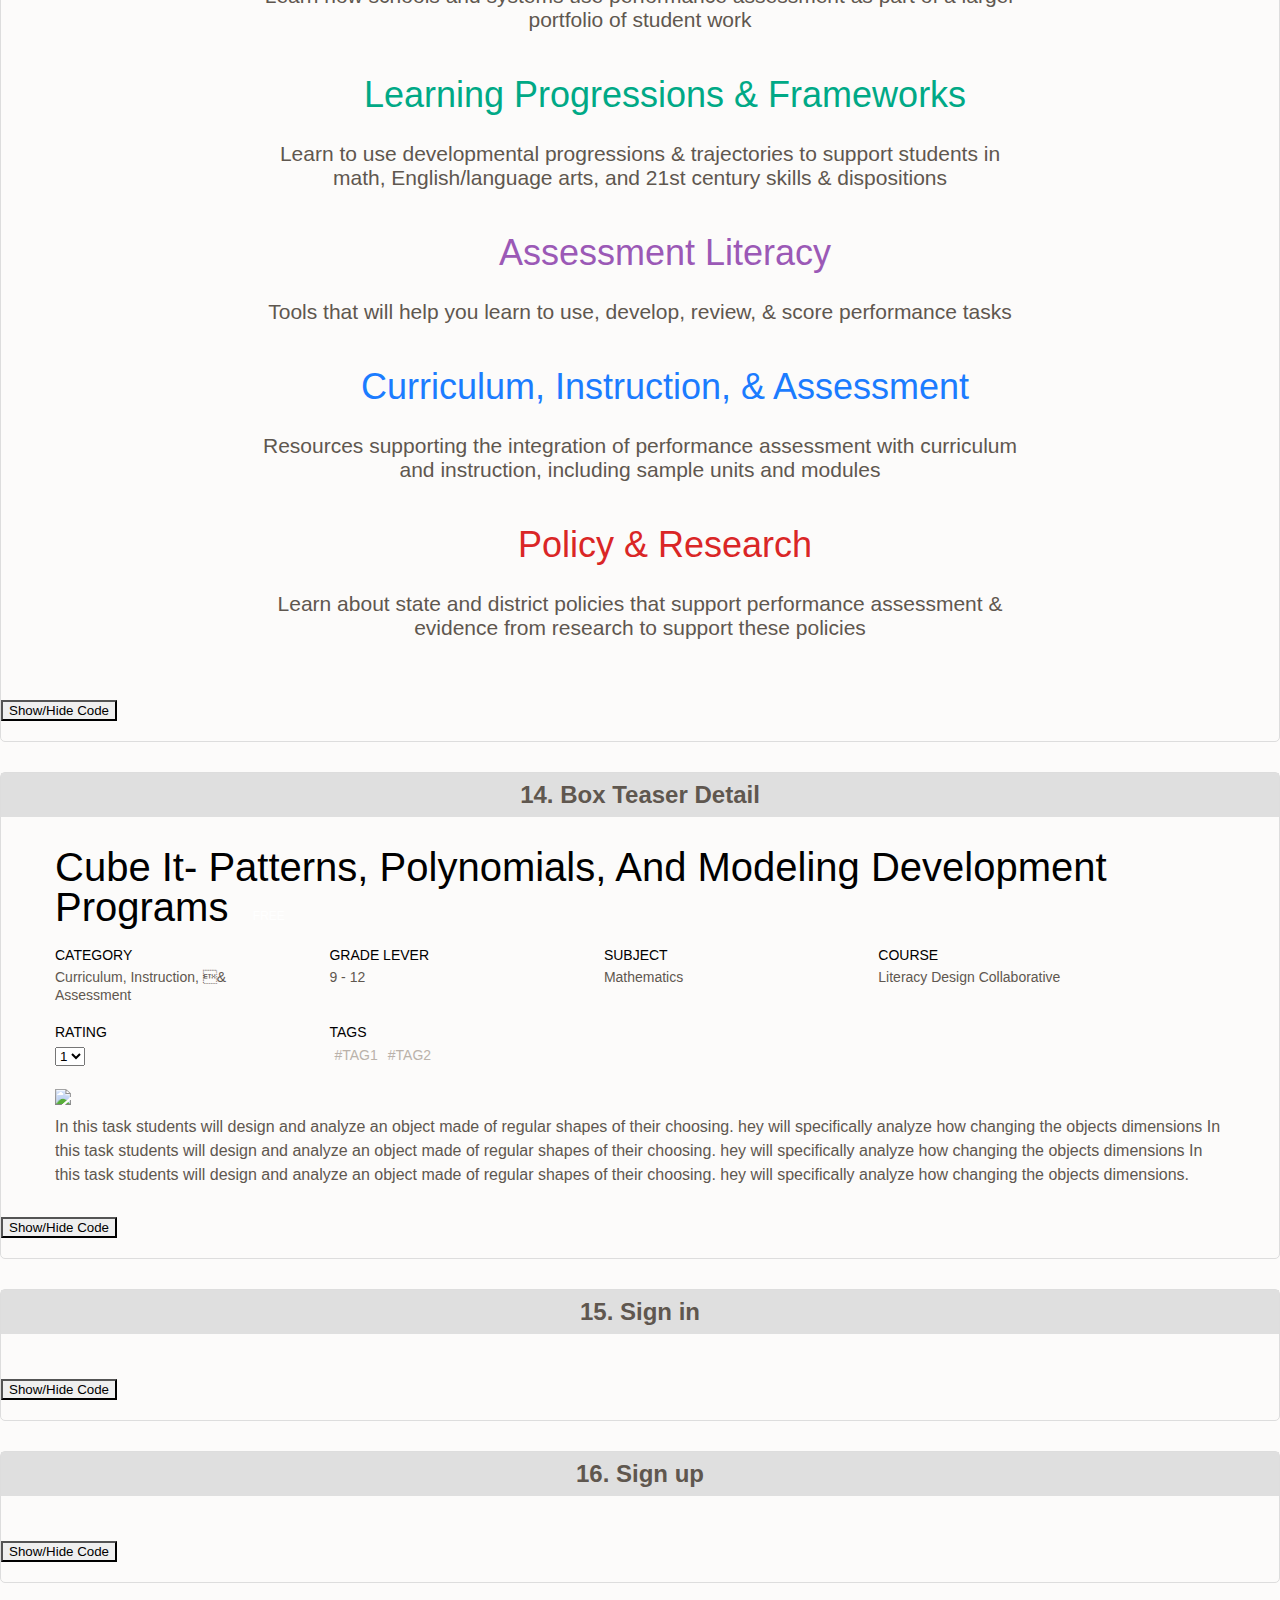
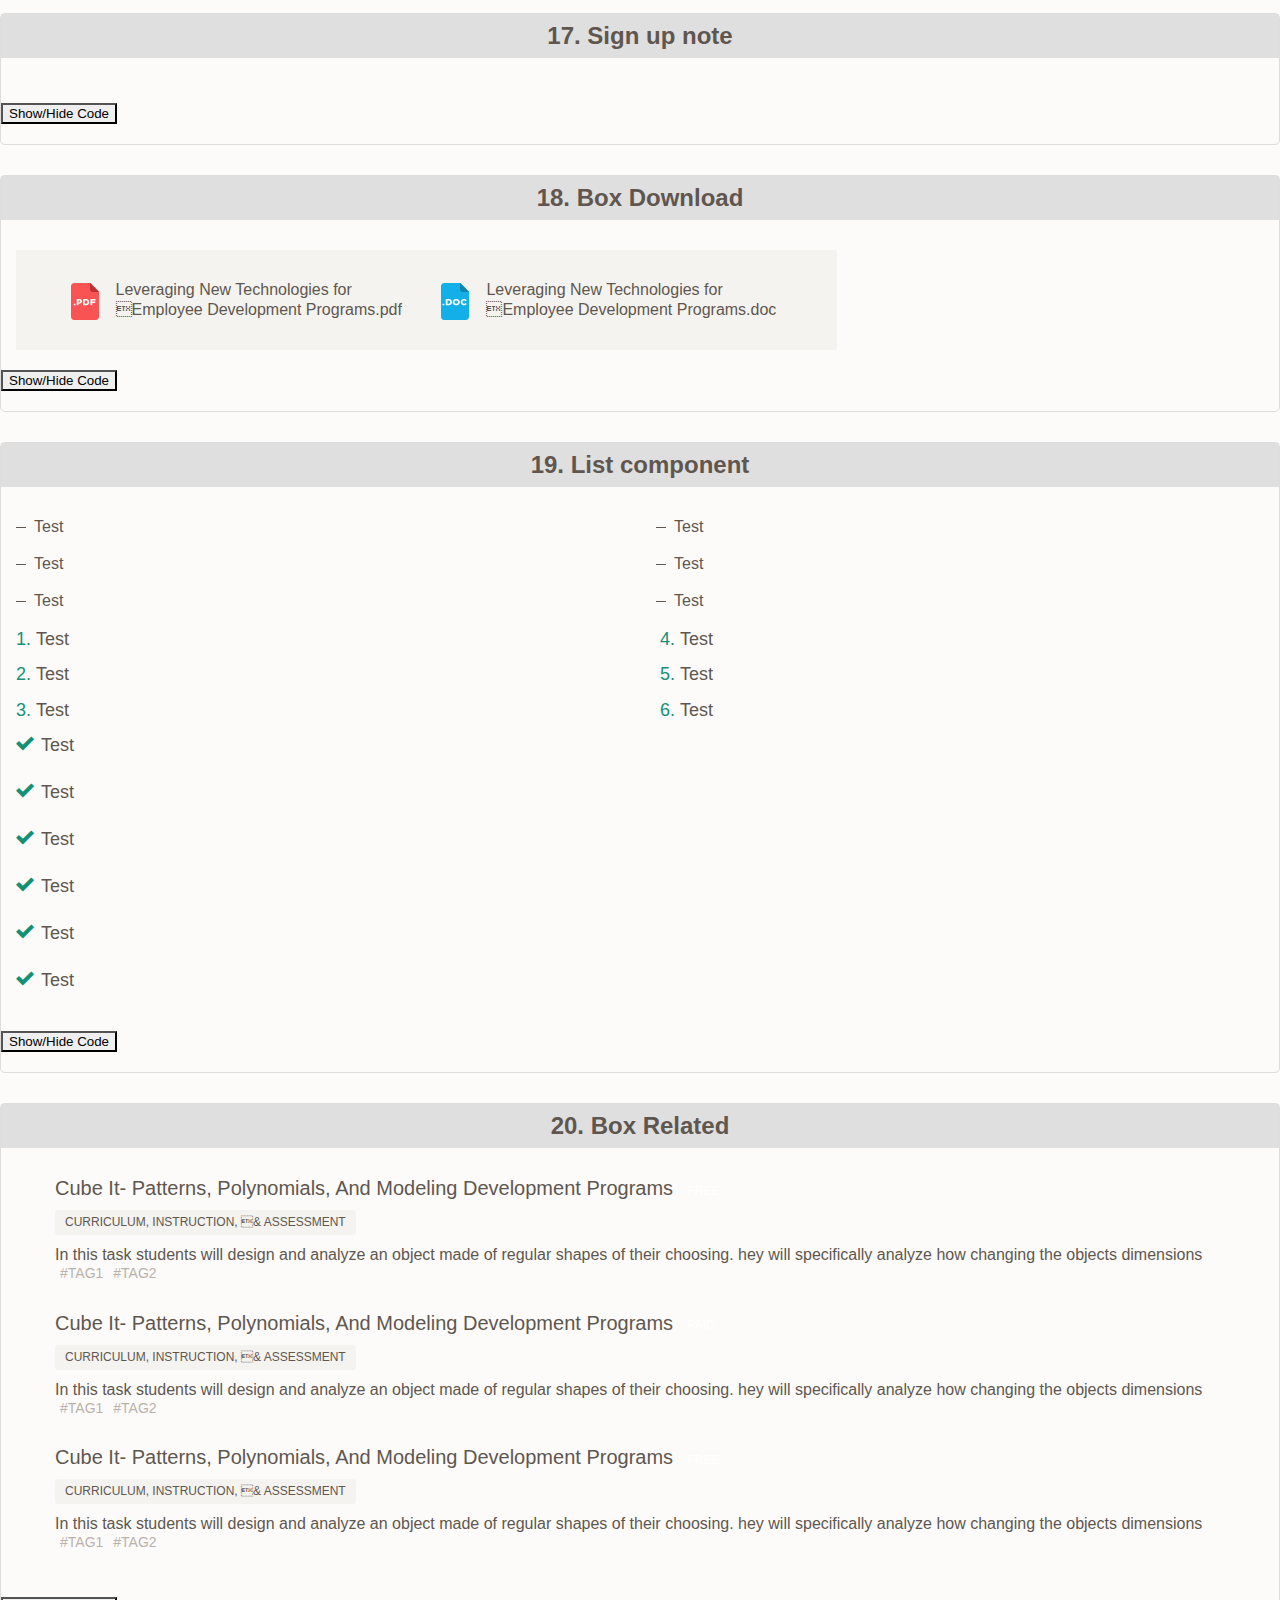
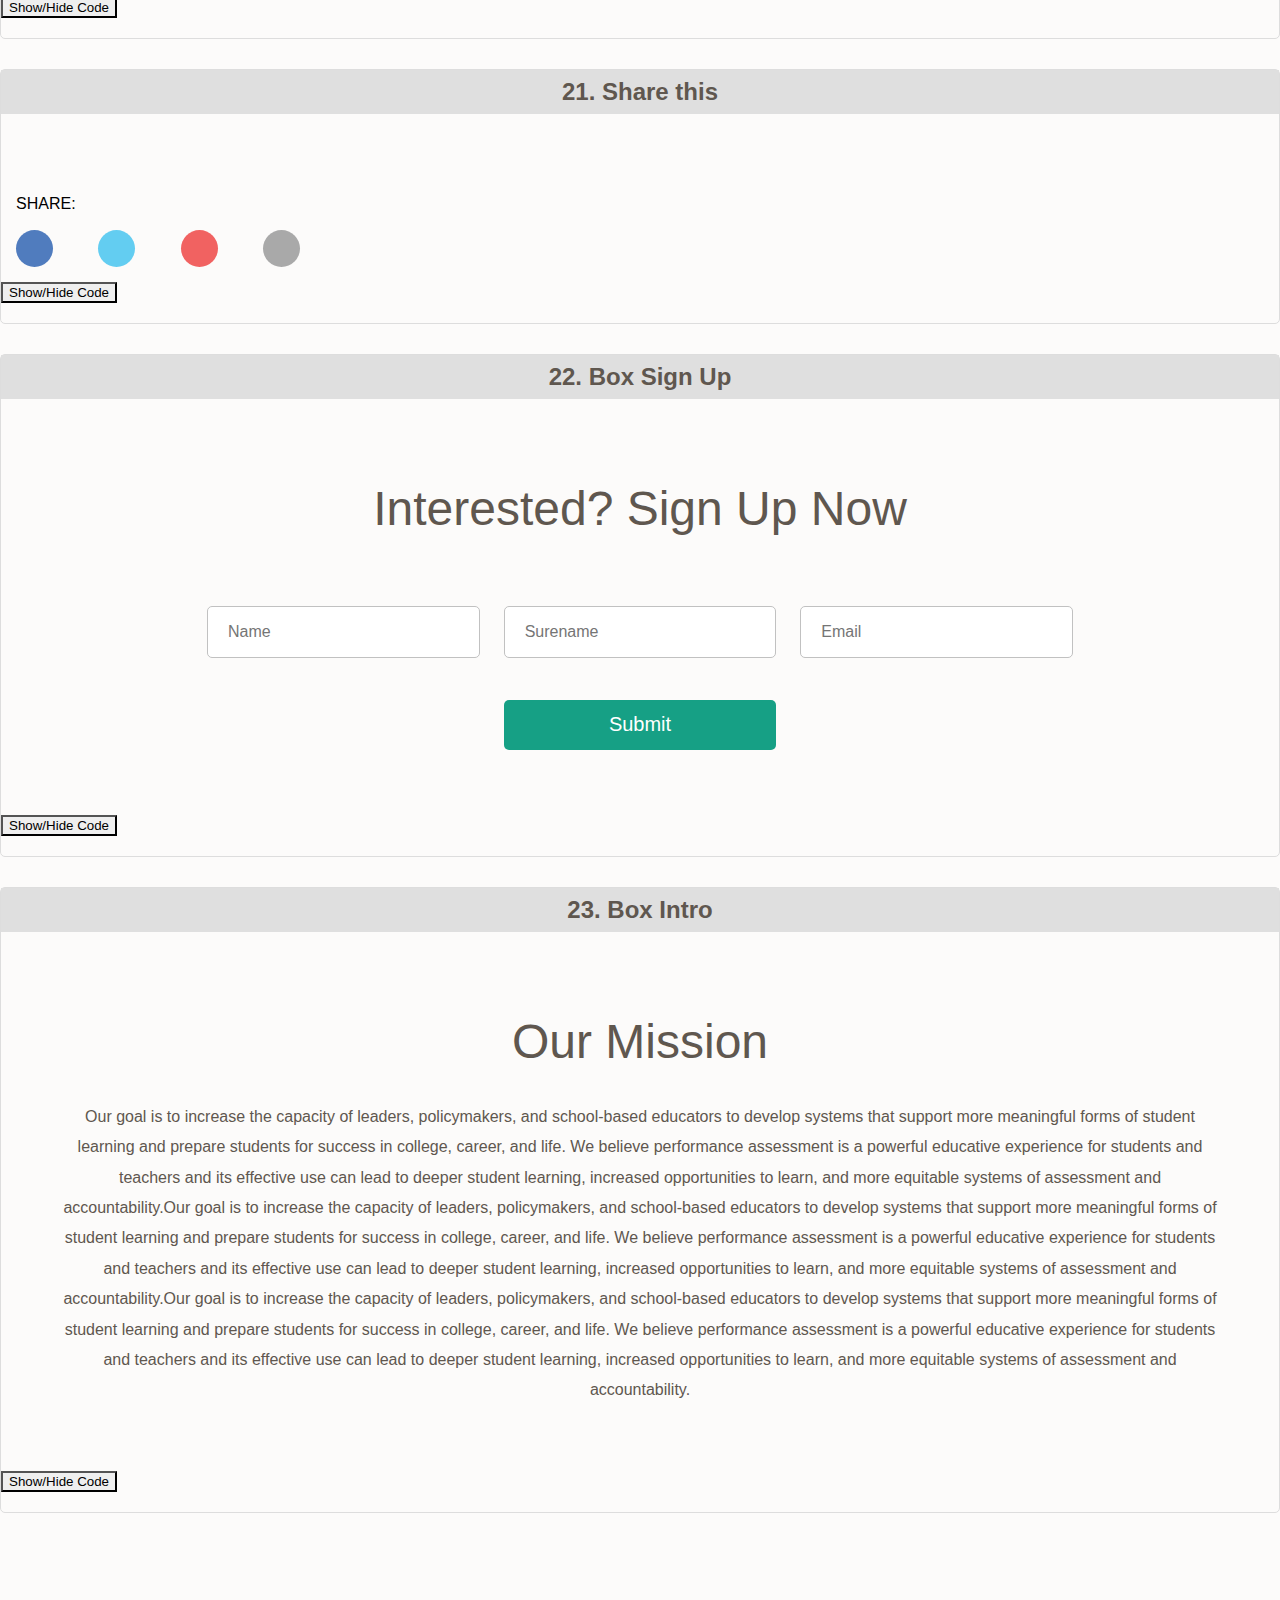
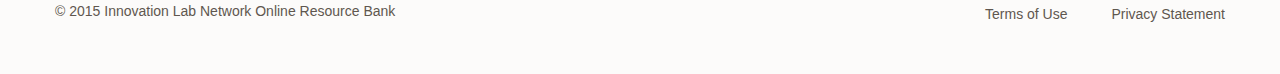
==== commit 7b9f744d: "10-box-follow" ====
--- a/index.html
+++ b/index.html
@@ -304,7 +304,7 @@
           </div>
         </div>
         <div class="component--item" id="04-boxhero">
-          <h2 class="component--title">2. Box hero</h2>
+          <h2 class="component--title">3. Box hero</h2>
           <div class="component--demo">
             <div class="box-hero">
               <div class="box-hero__image">
@@ -415,7 +415,7 @@
           </div>
         </div>
         <div class="component--item" id="box-logo">
-          <h2 class="component--title">3. Box Logo</h2>
+          <h2 class="component--title">4. Box Logo</h2>
           <div class="component--demo">
             <div class="container">
               <div class="box-logo">
@@ -466,7 +466,7 @@
           </div>
         </div>
         <div class="component--item" id="box_img">
-          <h2 class="component--title">4. Box Img</h2>
+          <h2 class="component--title">5. Box Img</h2>
           <div class="component--demo">
             <div class="box-img ">
               <div class="box-img__image">
@@ -587,7 +587,7 @@
           </div>
         </div>
         <div class="component--item" id="box-tags">
-          <h2 class="component--title">5. Box Tags</h2>
+          <h2 class="component--title">6. Box Tags</h2>
           <div class="component--demo">
             <ul class="box-tag">
               <li class="box-tag_item">
@@ -618,7 +618,7 @@
           </div>
         </div>
         <div class="component--item" id="box-teaser">
-          <h2 class="component--title">6. Box Teaser</h2>
+          <h2 class="component--title">7. Box Teaser</h2>
           <div class="component--demo">
             <div class="box-teaser box-teaser--full container">
               <div class="box-teaser__grid">
@@ -1147,7 +1147,7 @@
           </div>
         </div>
         <div class="component--item" id="testimonial">
-          <h2 class="component--title">7. Testimonial</h2>
+          <h2 class="component--title">8. Testimonial</h2>
           <div class="component--demo">
             <div class="testimonial-wrapper">
               <h2 class="testimonial__title pane-title">TESTIMONIALS</h2>
@@ -1218,7 +1218,7 @@
           </div>
         </div>
         <div class="component--item" id="breadcrumd">
-          <h2 class="component--title">8. Breadcrumd</h2>
+          <h2 class="component--title">9. Breadcrumd</h2>
           <div class="component--demo">
             <div class="breadcrumd">
               <ul class="breadcrumd-left">
@@ -1251,7 +1251,7 @@
           </div>
         </div>
         <div class="component--item" id="get-in-touch">
-          <h2 class="component--title">9. Get In Touch</h2>
+          <h2 class="component--title">10. Get In Touch</h2>
           <div class="component--demo">
             <div class="get-in-touch">
               <div id="webform-component-name" class="form-item webform-component webform-component-textfield">
@@ -1312,7 +1312,7 @@
           </div>
         </div>
         <div class="component--item" id="tab-horizontal">
-          <h2 class="component--title">10. Tab Horizontal</h2>
+          <h2 class="component--title">11. Tab Horizontal</h2>
           <div class="component--demo">
             <div class="horizontal-tabs container clearfix">
               <ul class="horizontal-tabs-list">
@@ -1411,7 +1411,7 @@
           </div>
         </div>
         <div class="component--item" id="tab-vertical">
-          <h2 class="component--title">11. Tab Vertical</h2>
+          <h2 class="component--title">12. Tab Vertical</h2>
           <div class="component--demo">
             <div class="container">
               <div class="quicktabs-wrapper quicktabs-style-nostyle" id="quicktabs-tabs">
@@ -1650,7 +1650,7 @@
           </div>
         </div>
         <div class="component--item" id="box-title-icon">
-          <h2 class="component--title">12. Box Title Icon</h2>
+          <h2 class="component--title">13. Box Title Icon</h2>
           <div class="component--demo">
             <div class="container">
               <div class="box-title-icon">
@@ -1719,7 +1719,7 @@
           </div>
         </div>
         <div class="component--item" id="box-teaser-detail">
-          <h2 class="component--title">13. Box Teaser Detail</h2>
+          <h2 class="component--title">14. Box Teaser Detail</h2>
           <div class="component--demo">
             <div class="box-teaser box-teaser--detail container">
               <div class="box-teaser__line-task">
@@ -1827,7 +1827,7 @@
           </div>
         </div>
         <div class="component--item" id="sign-in">
-          <h2 class="component--title">14. Sign in</h2>
+          <h2 class="component--title">15. Sign in</h2>
           <div class="component--demo">
             <div id="modalContent" class="modal-content-sign-in modal fade">
               <div class="ctools-modal-content modal-forms-modal-content">
@@ -1928,7 +1928,7 @@
           </div>
         </div>
         <div class="component--item" id="sign-up">
-          <h2 class="component--title">15. Sign up</h2>
+          <h2 class="component--title">16. Sign up</h2>
           <div class="component--demo">
             <div id="modalContent" class="modal-content-agree-sign-up modal fade">
               <div class="ctools-modal-content modal-forms-modal-content">
@@ -2208,7 +2208,7 @@
           </div>
         </div>
         <div class="component--item" id="sign-up-note">
-          <h2 class="component--title">16. Sign up note</h2>
+          <h2 class="component--title">17. Sign up note</h2>
           <div class="component--demo">
             <div id="modalContent" class="modal-content-sign-up modal fade">
               <div class="ctools-modal-content modal-forms-modal-content">
@@ -2261,7 +2261,7 @@
           </div>
         </div>
         <div class="component--item" id="box-download">
-          <h2 class="component--title">17. Box Download</h2>
+          <h2 class="component--title">18. Box Download</h2>
           <div class="component--demo">
             <div class="block-download">
               <div class="download_doc">
@@ -2290,7 +2290,7 @@
           </div>
         </div>
         <div class="component--item" id="list">
-          <h2 class="component--title">18. List component</h2>
+          <h2 class="component--title">19. List component</h2>
           <div class="component--demo">
             <!-- List has border -->
             <ul class="list list-has-border list-grid">
@@ -2361,7 +2361,7 @@
           </div>
         </div>
         <div class="component--item" id="box-related">
-          <h2 class="component--title">19. Box Related</h2>
+          <h2 class="component--title">20. Box Related</h2>
           <div class="component--demo">
             <div class="box-related box-teaser container">
               <div class="box-related__item box-teaser__item">
@@ -2492,7 +2492,7 @@
           </div>
         </div>
         <div class="component--item" id="share-this">
-          <h2 class="component--title">20. Share this</h2>
+          <h2 class="component--title">21. Share this</h2>
           <div class="component--demo">
             <div class="share-this">
               <h2 class="pane-title">SHARE:</h2>
@@ -2531,7 +2531,7 @@
           </div>
         </div>
         <div class="component--item" id="box-sign-up">
-          <h2 class="component--title">21. Box Sign Up</h2>
+          <h2 class="component--title">22. Box Sign Up</h2>
           <div class="component--demo">
             <div class="box-sign-up container">
               <h2 class="box-sign-up__title pane-title">Interested? Sign Up Now</h2>
@@ -2578,7 +2578,7 @@
           </div>
         </div>
         <div class="component--item" id="box-intro">
-          <h2 class="component--title">22. Box Intro</h2>
+          <h2 class="component--title">23. Box Intro</h2>
           <div class="component--demo">
             <div class="box-intro container">
               <h2 class="pane-title box-intro_title">Our Mission</h2>
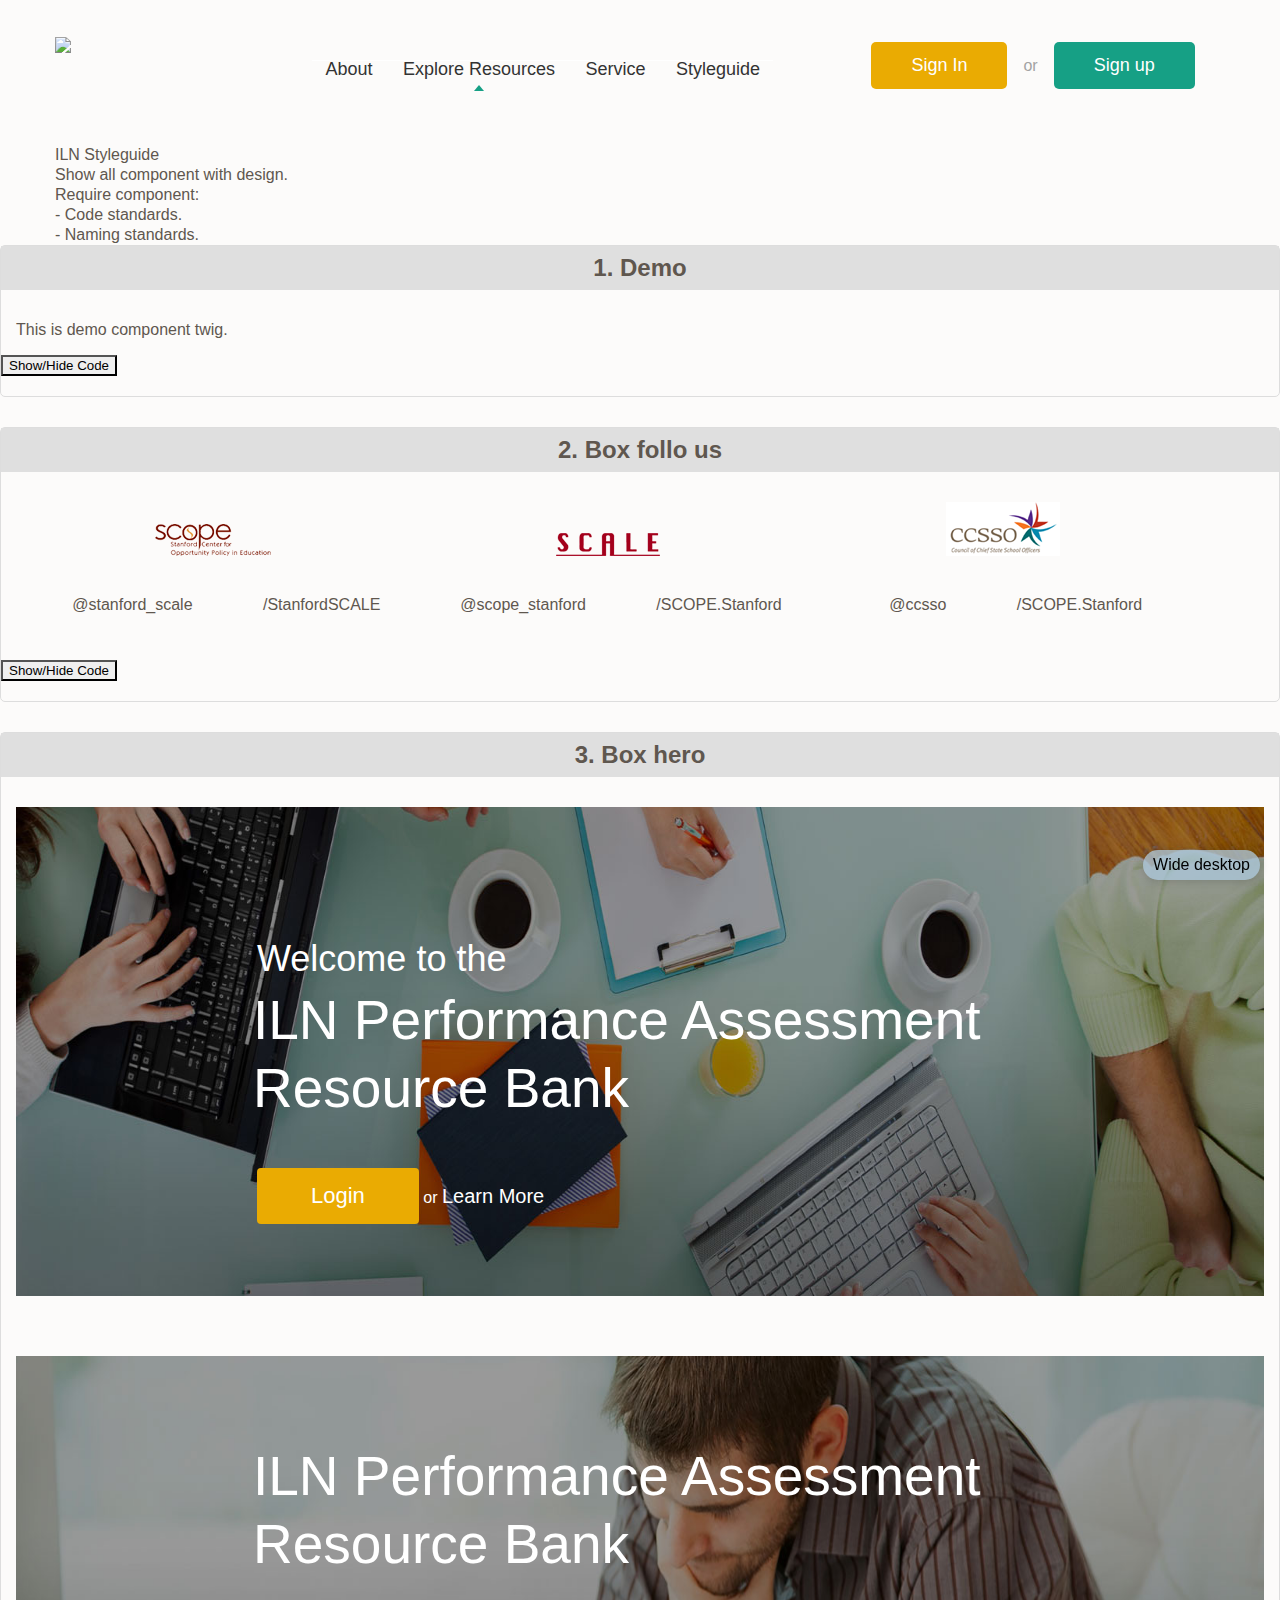
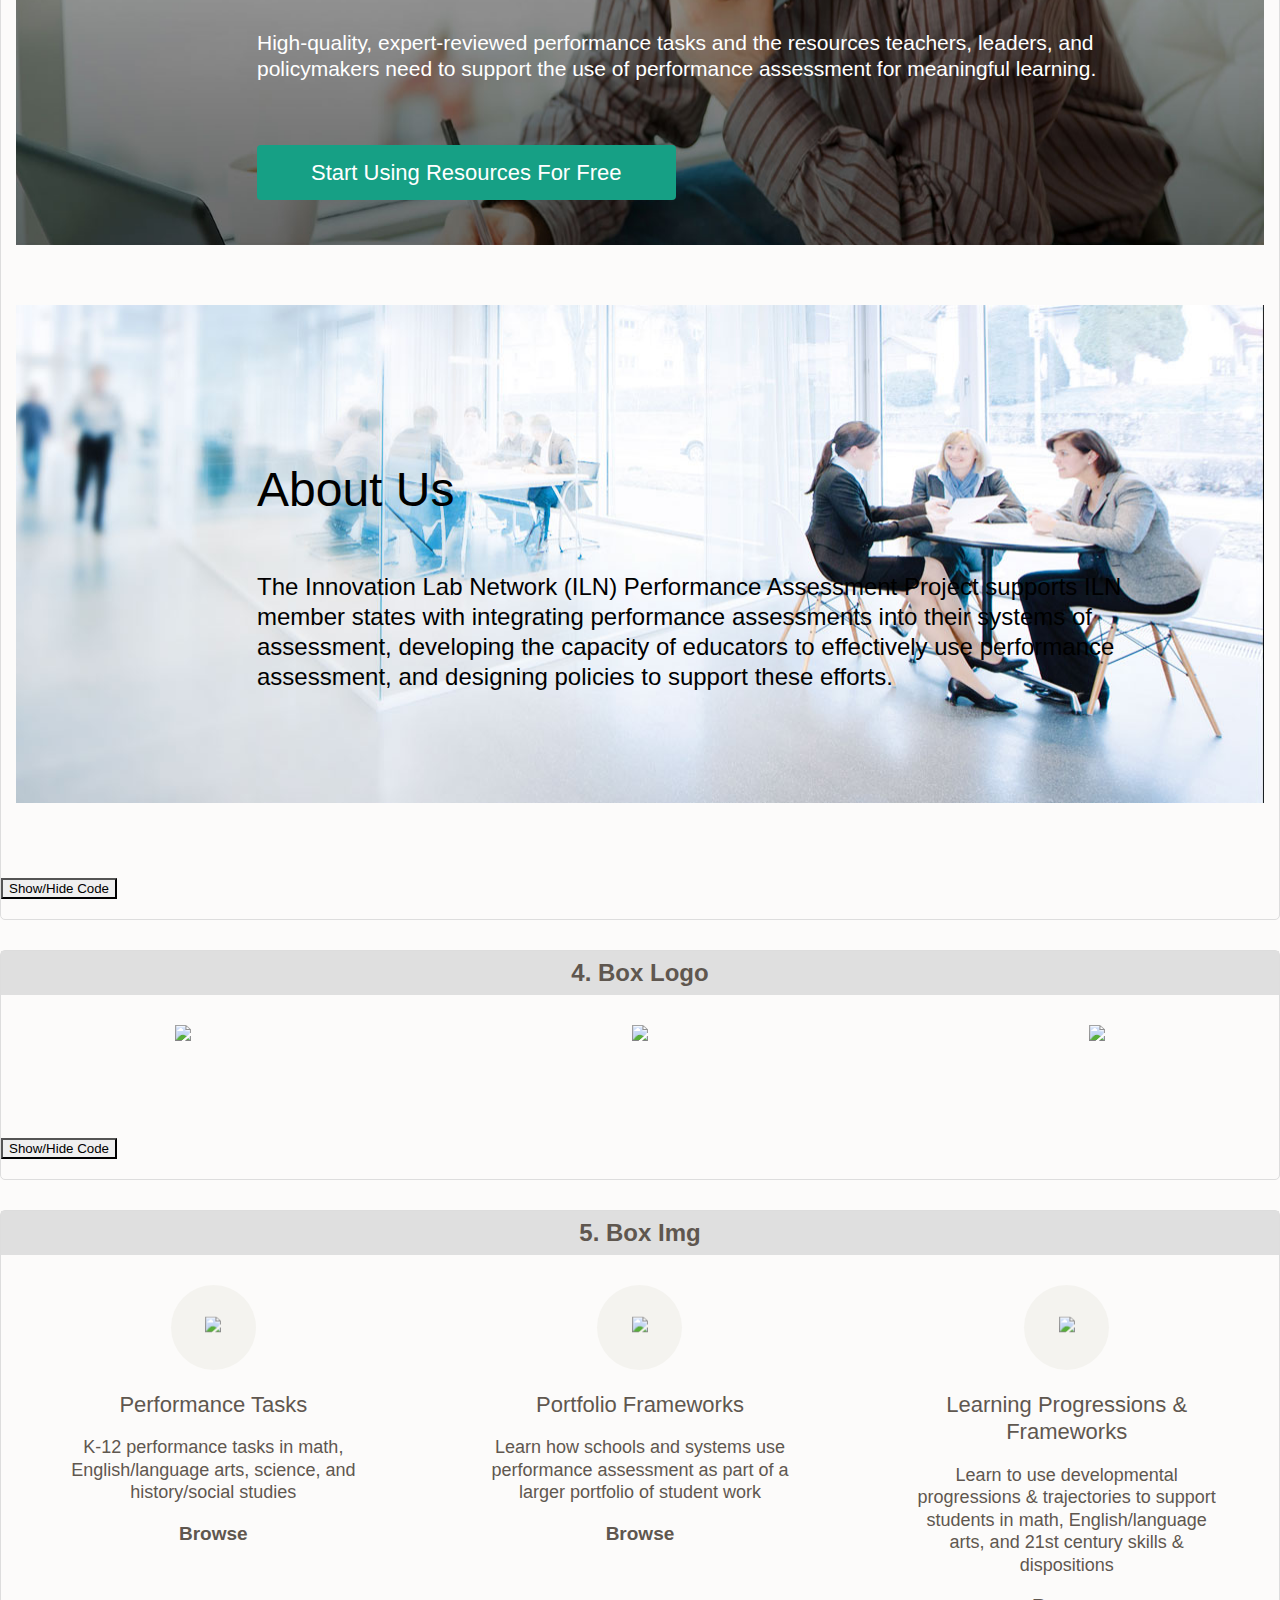
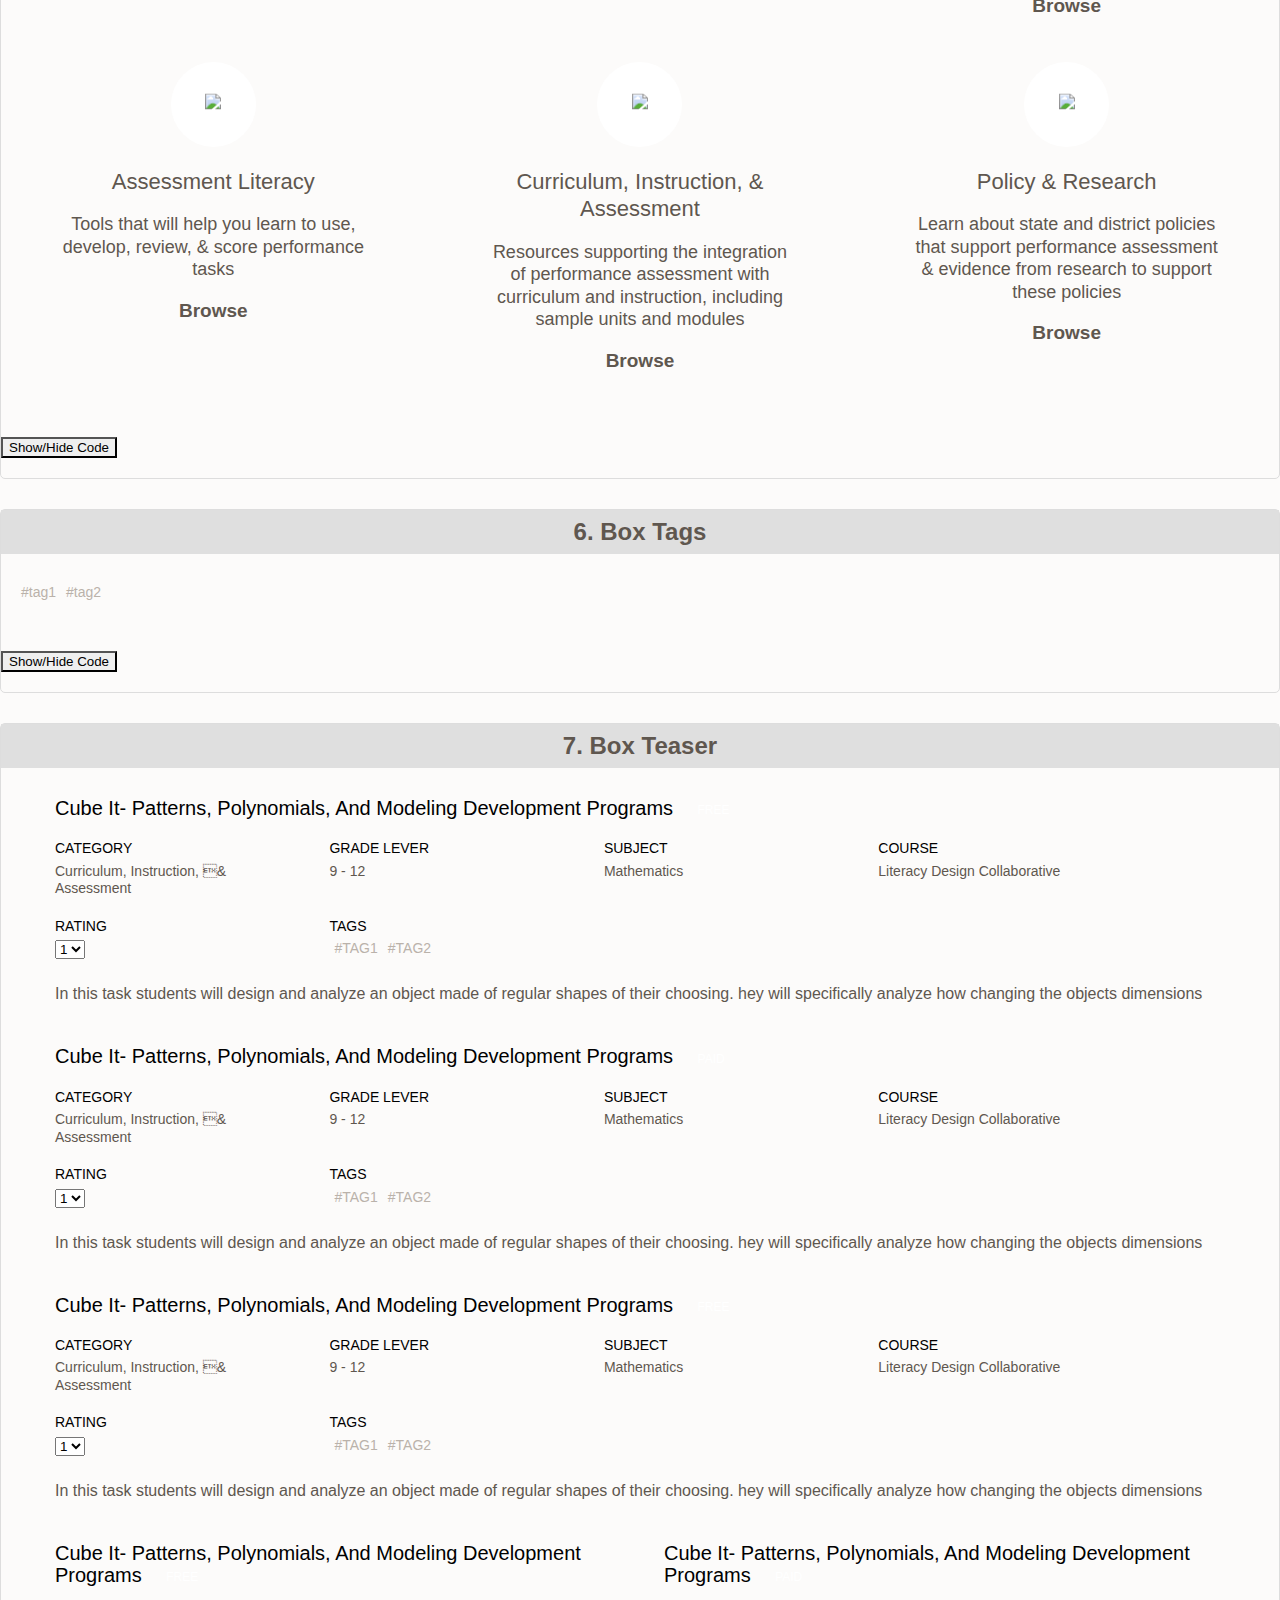
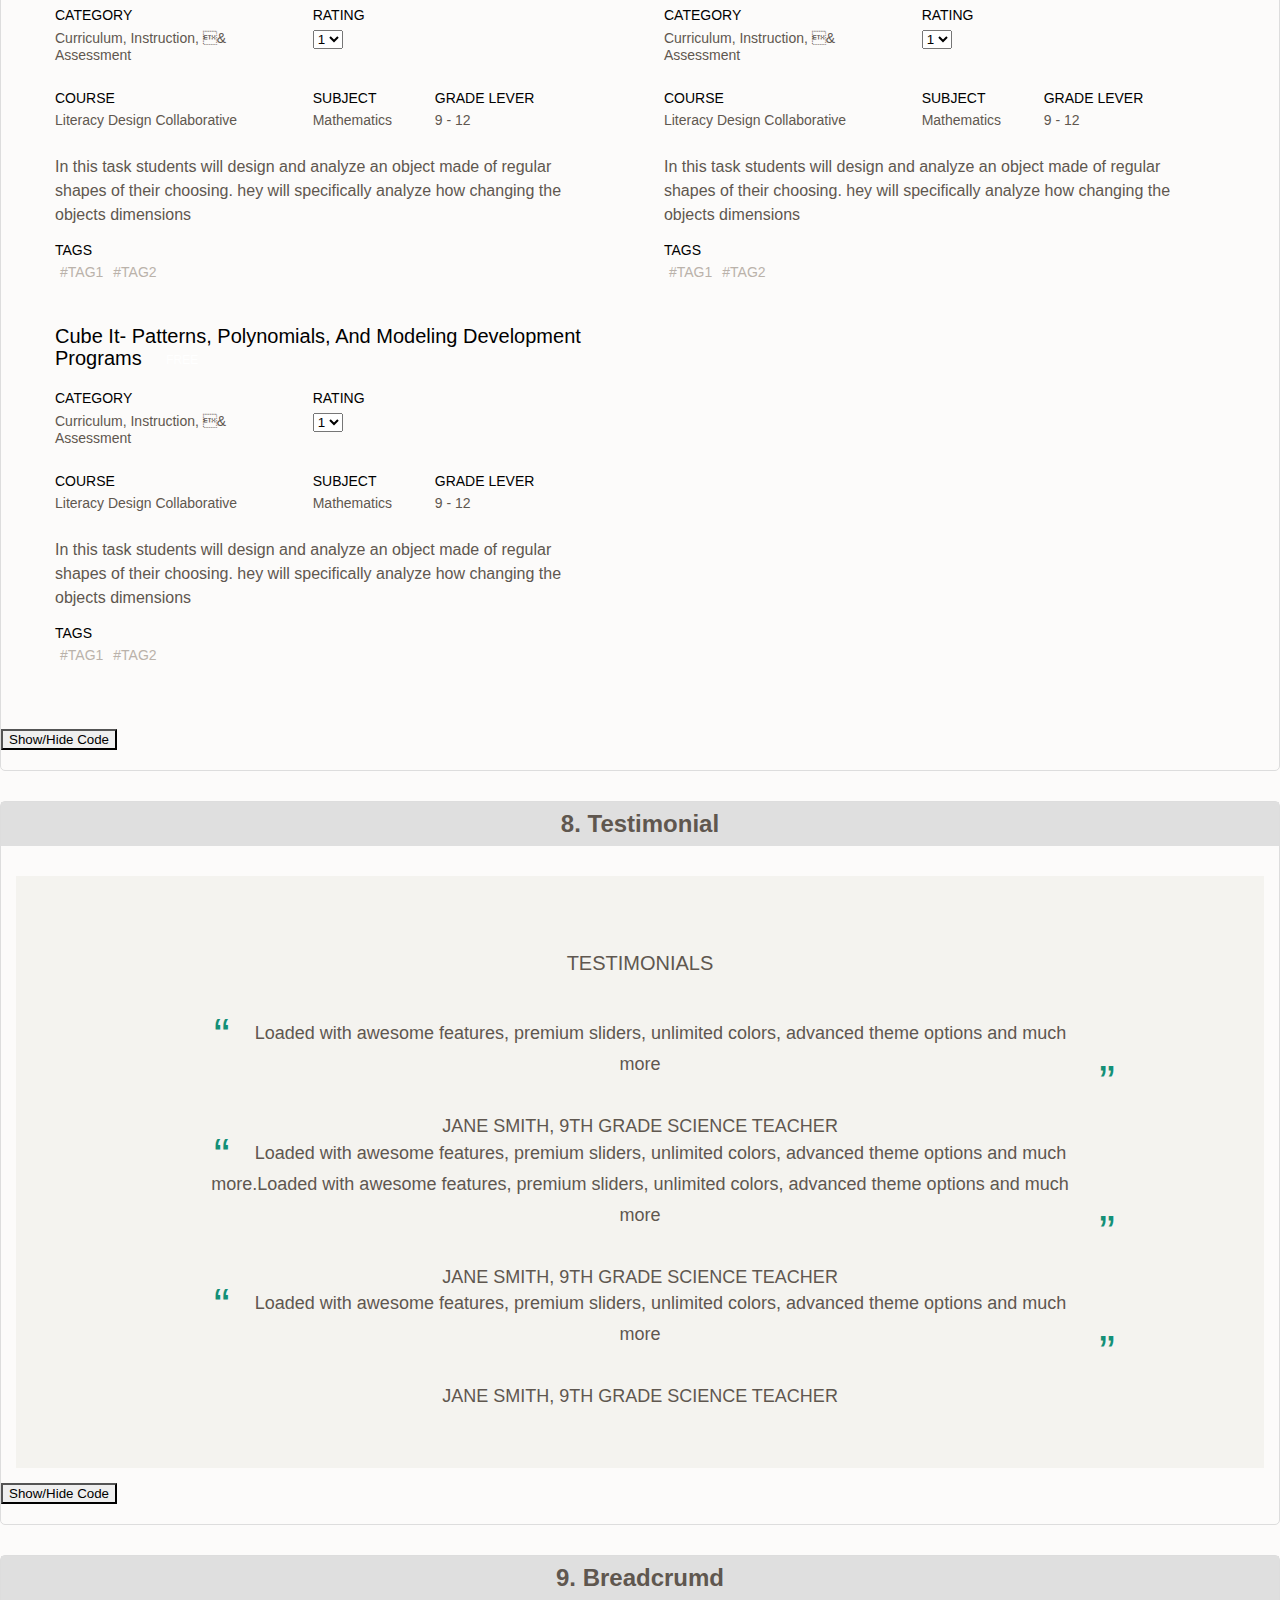
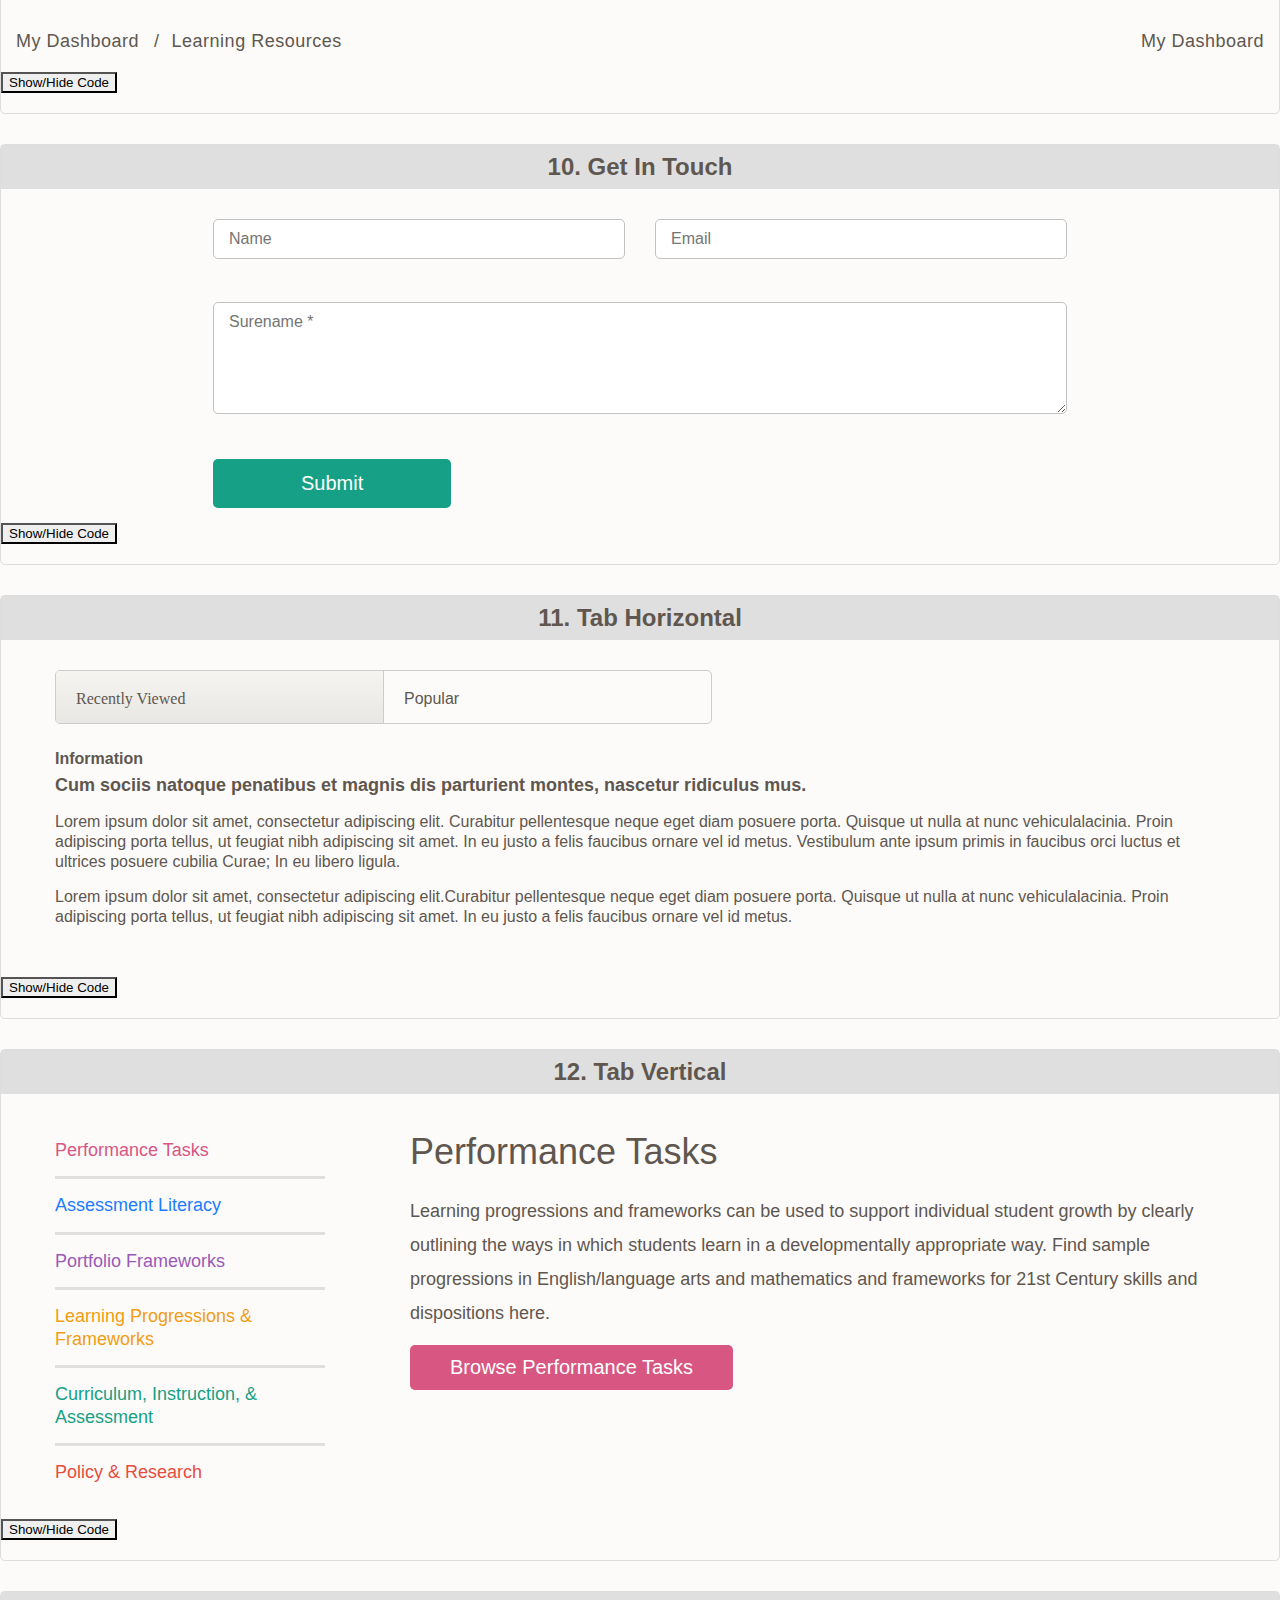
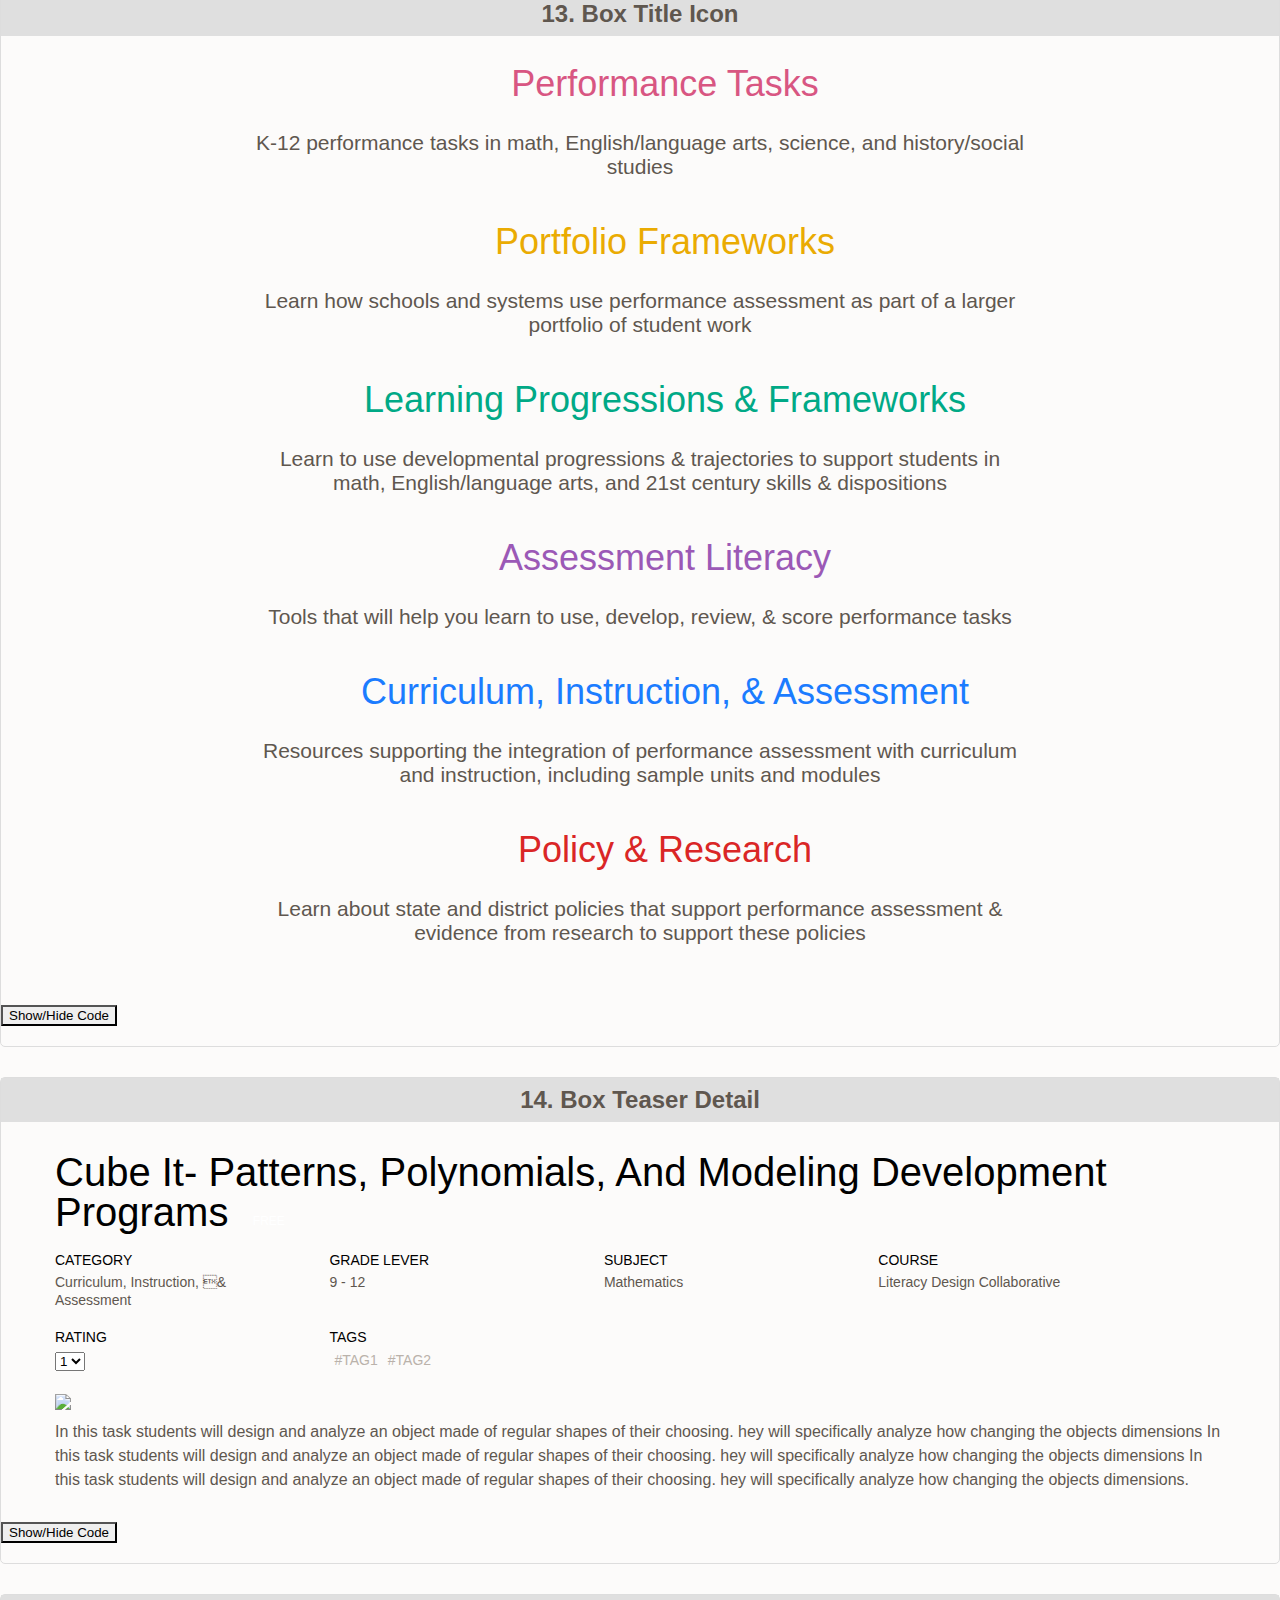
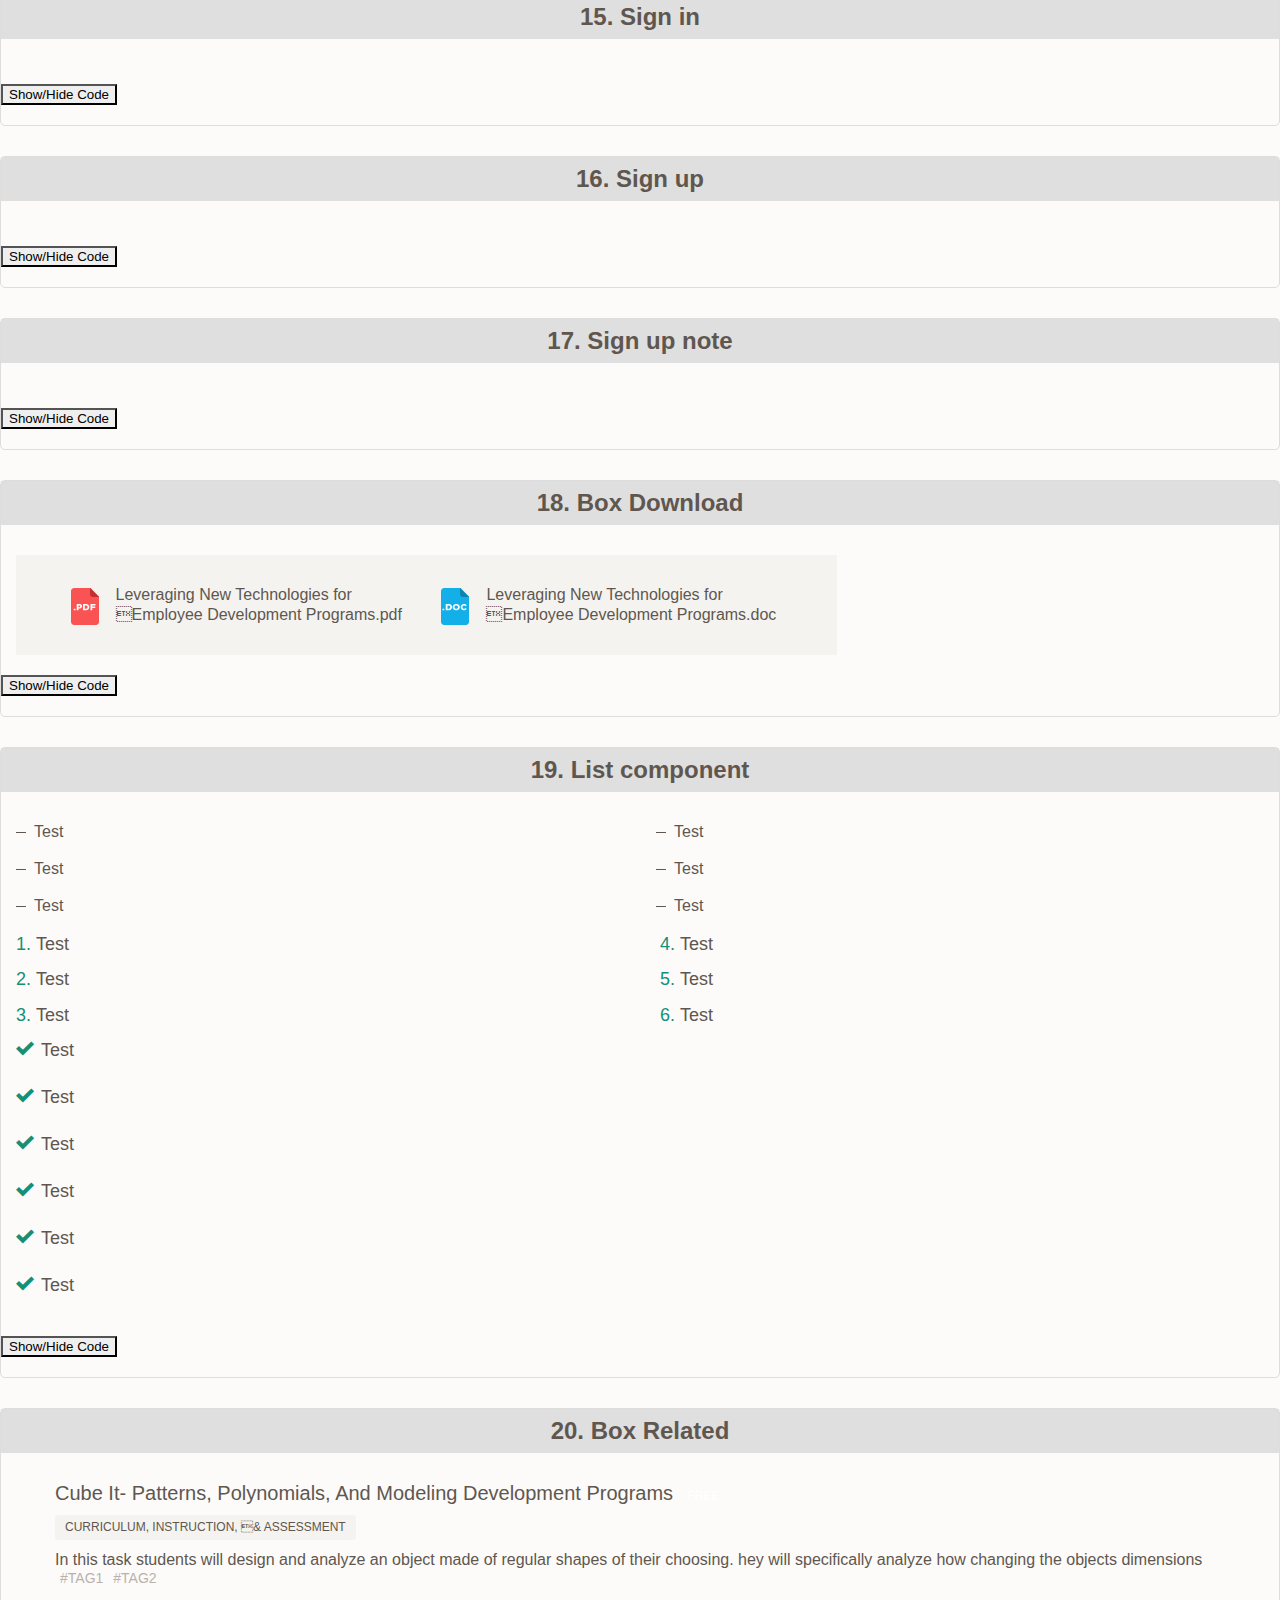
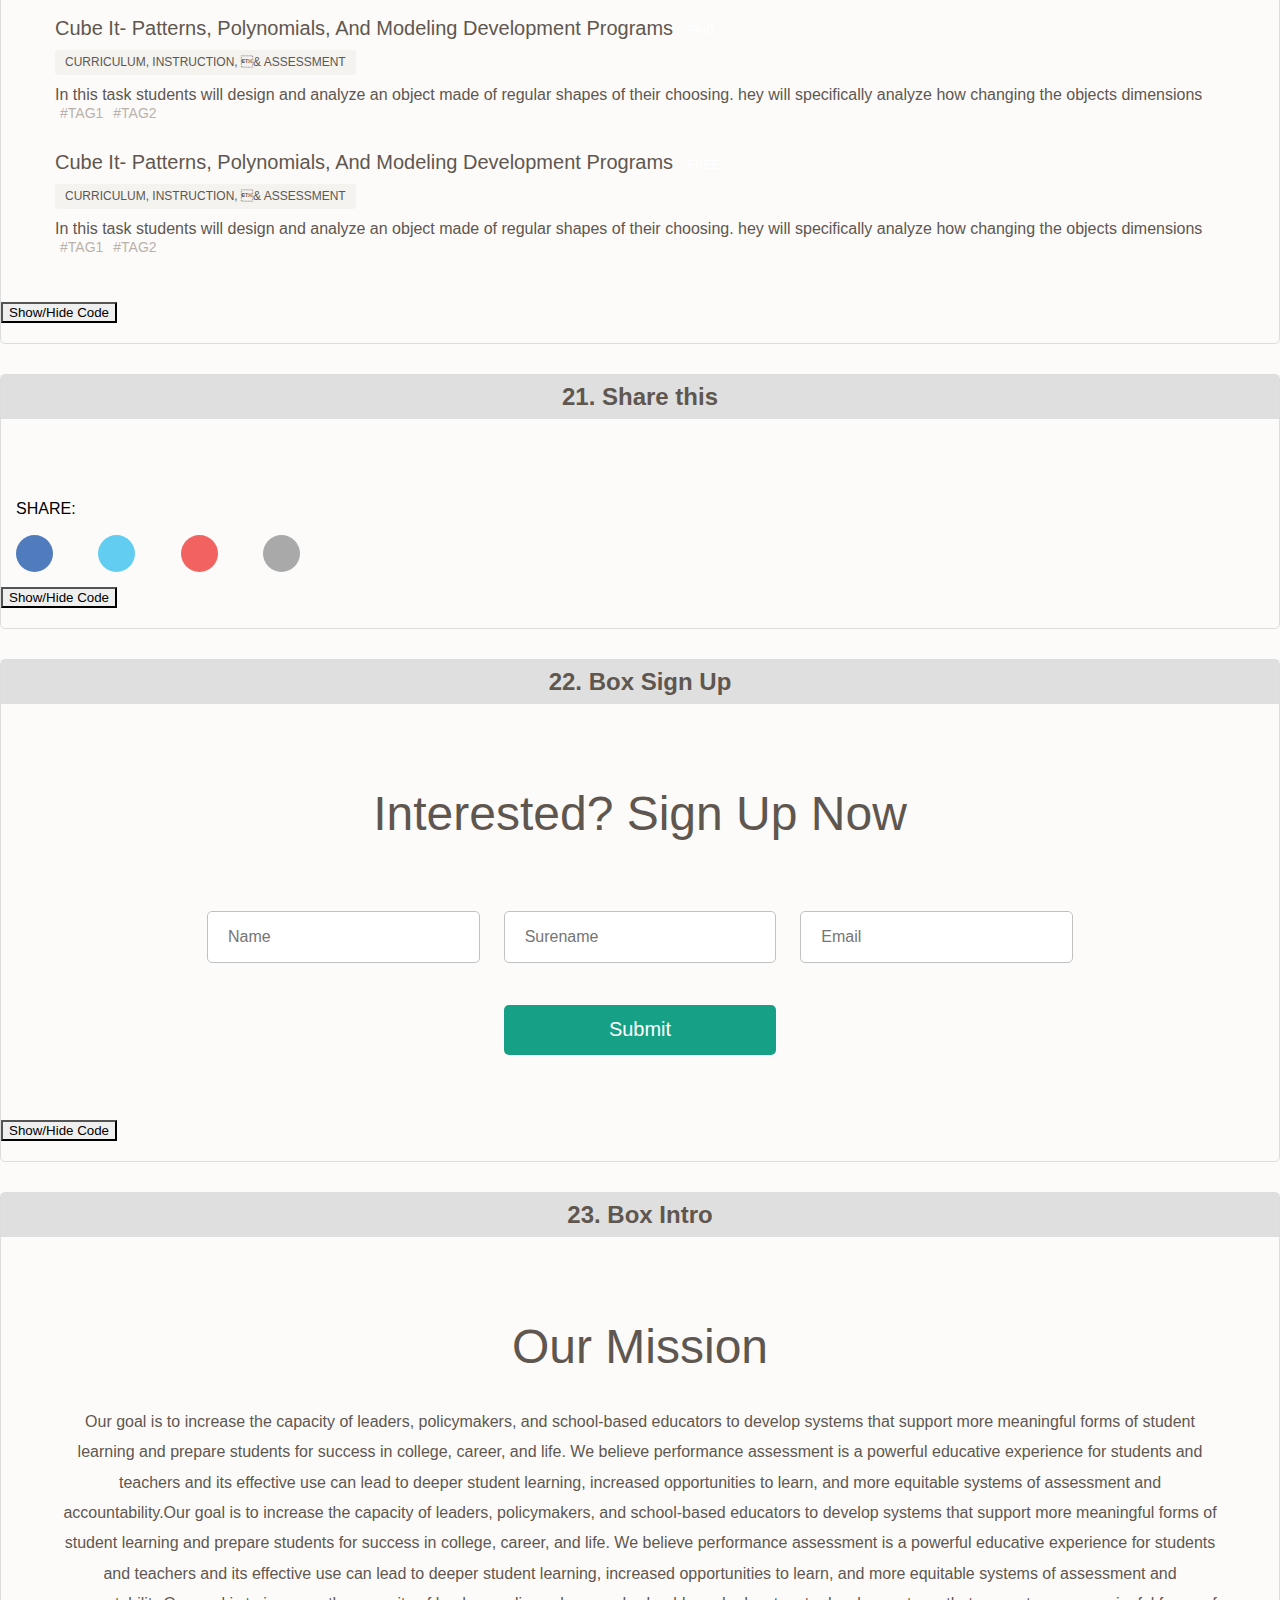
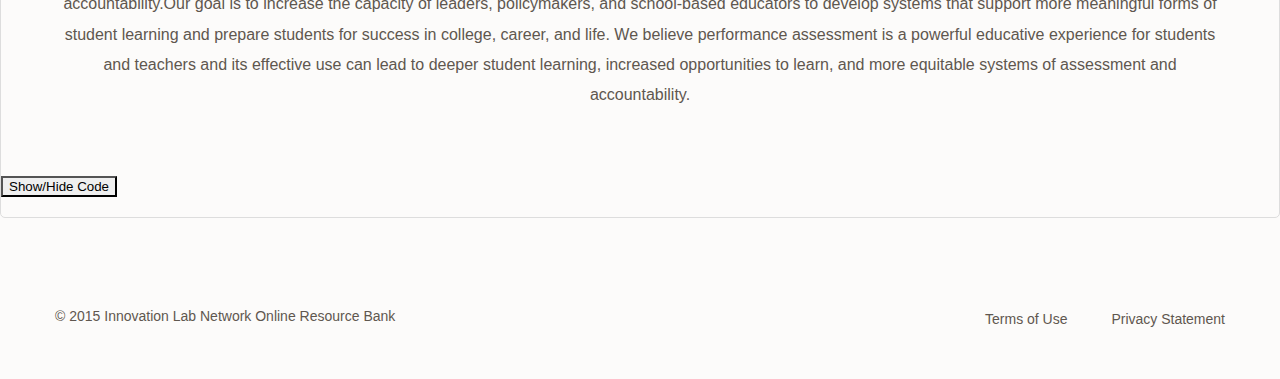
==== commit 7ec14796: "10 box-follow" ====
--- a/index.html
+++ b/index.html
@@ -303,6 +303,97 @@
             <button class="hide-code">Hide Code</button>
           </div>
         </div>
+        <div class="component--item" id="box-follow">
+          <h2 class="component--title">2. Box follo us</h2>
+          <div class="component--demo">
+            <div class="box-follow-us">
+              <div class="box-follow-us__item">
+                <div class="box-follow-us__item__image">
+                  <div class="box-follow-us__item__image__content">
+                    <img src="../../images/box-follow-img.png" alt="image box follow us">
+                  </div>
+                </div>
+                <div class="box-follow-us__item__social">
+                  <a class="icon-twitter" href="https://twitter.com">@stanford_scale</a>
+                  <a class="icon-facebook2" href="https://www.facebook.com/">/StanfordSCALE</a>
+                </div>
+              </div>
+              <div class="box-follow-us__item">
+                <div class="box-follow-us__item__image">
+                  <div class="box-follow-us__item__image__content">
+                    <img src="../../images/box-follow-img1.png" alt="image box follow us">
+                  </div>
+                </div>
+                <div class="box-follow-us__item__social">
+                  <a class="icon-twitter" href="https://twitter.com">@scope_stanford</a>
+                  <a class="icon-facebook2" href="https://www.facebook.com/">/SCOPE.Stanford</a>
+                </div>
+              </div>
+              <div class="box-follow-us__item">
+                <div class="box-follow-us__item__image">
+                  <div class="box-follow-us__item__image__content">
+                    <img src="../../images/boxfollow-img2.png" alt="image box follow us">
+                  </div>
+                </div>
+                <div class="box-follow-us__item__social">
+                  <a class="icon-twitter" href="https://twitter.com">@ccsso</a>
+                  <a class="icon-facebook2" href="https://www.facebook.com/">/SCOPE.Stanford</a>
+                </div>
+              </div>
+            </div>
+
+
+
+
+          </div>
+          <button class="show-code">Show/Hide Code</button>
+          <div class="component--source element-invisible">
+            <div class="component--html">
+              <h2 class="component--source--title">Markup</h2>
+              <pre class="brush: php"><div class="box-follow-us">
+  <div class="box-follow-us__item">
+    <div class="box-follow-us__item__image">
+      <div class="box-follow-us__item__image__content">
+        <img src="../../images/box-follow-img.png" alt="image box follow us">
+      </div>
+    </div>
+    <div class="box-follow-us__item__social">
+      <a class="icon-twitter" href="https://twitter.com">@stanford_scale</a>
+      <a class="icon-facebook2" href="https://www.facebook.com/">/StanfordSCALE</a>
+    </div>
+  </div>
+  <div class="box-follow-us__item">
+    <div class="box-follow-us__item__image">
+      <div class="box-follow-us__item__image__content">
+        <img src="../../images/box-follow-img1.png" alt="image box follow us">
+      </div>
+    </div>
+    <div class="box-follow-us__item__social">
+      <a class="icon-twitter" href="https://twitter.com">@scope_stanford</a>
+      <a class="icon-facebook2" href="https://www.facebook.com/">/SCOPE.Stanford</a>
+    </div>
+  </div>
+  <div class="box-follow-us__item">
+    <div class="box-follow-us__item__image">
+      <div class="box-follow-us__item__image__content">
+        <img src="../../images/boxfollow-img2.png" alt="image box follow us">
+      </div>
+    </div>
+    <div class="box-follow-us__item__social">
+      <a class="icon-twitter" href="https://twitter.com">@ccsso</a>
+      <a class="icon-facebook2" href="https://www.facebook.com/">/SCOPE.Stanford</a>
+    </div>
+  </div>
+</div>
+
+
+
+
+</pre>
+            </div>
+            <button class="hide-code">Hide Code</button>
+          </div>
+        </div>
         <div class="component--item" id="04-boxhero">
           <h2 class="component--title">3. Box hero</h2>
           <div class="component--demo">
--- a/css/styles.css
+++ b/css/styles.css
@@ -717,6 +717,49 @@
 }
 .block-download .download_pdf a:before {
   background-image: url("/img/2.png");
+}
+
+.box-follow-us {
+  display: inline-block;
+  text-align: center;
+  width: 100%;
+}
+@media (min-width: 60em) {
+  .box-follow-us__item {
+    width: 31.62393%;
+    float: right;
+    margin-right: 0;
+    float: left;
+    margin-bottom: 1.5625rem;
+  }
+}
+.box-follow-us__item__image {
+  display: table;
+  height: 54px;
+  margin: 0 auto 30px;
+}
+.box-follow-us__item__image__content {
+  display: table-cell;
+  vertical-align: bottom;
+}
+.box-follow-us__item__image img {
+  margin: 0 auto;
+}
+.box-follow-us__item__social a {
+  font-family: 'source_sans_prosemibold', Helvetica, Arial, sans-serif;
+}
+.box-follow-us__item__social a:before {
+  font-family: 'icomoon';
+  font-size: 1.625rem;
+}
+.box-follow-us__item__social .icon-twitter {
+  margin-right: 2.5rem;
+}
+.box-follow-us__item__social .icon-twitter:before {
+  color: #2aa9de;
+}
+.box-follow-us__item__social .icon-facebook2:before {
+  color: #3a5998;
 }
 
 #box_img .component--demo {
